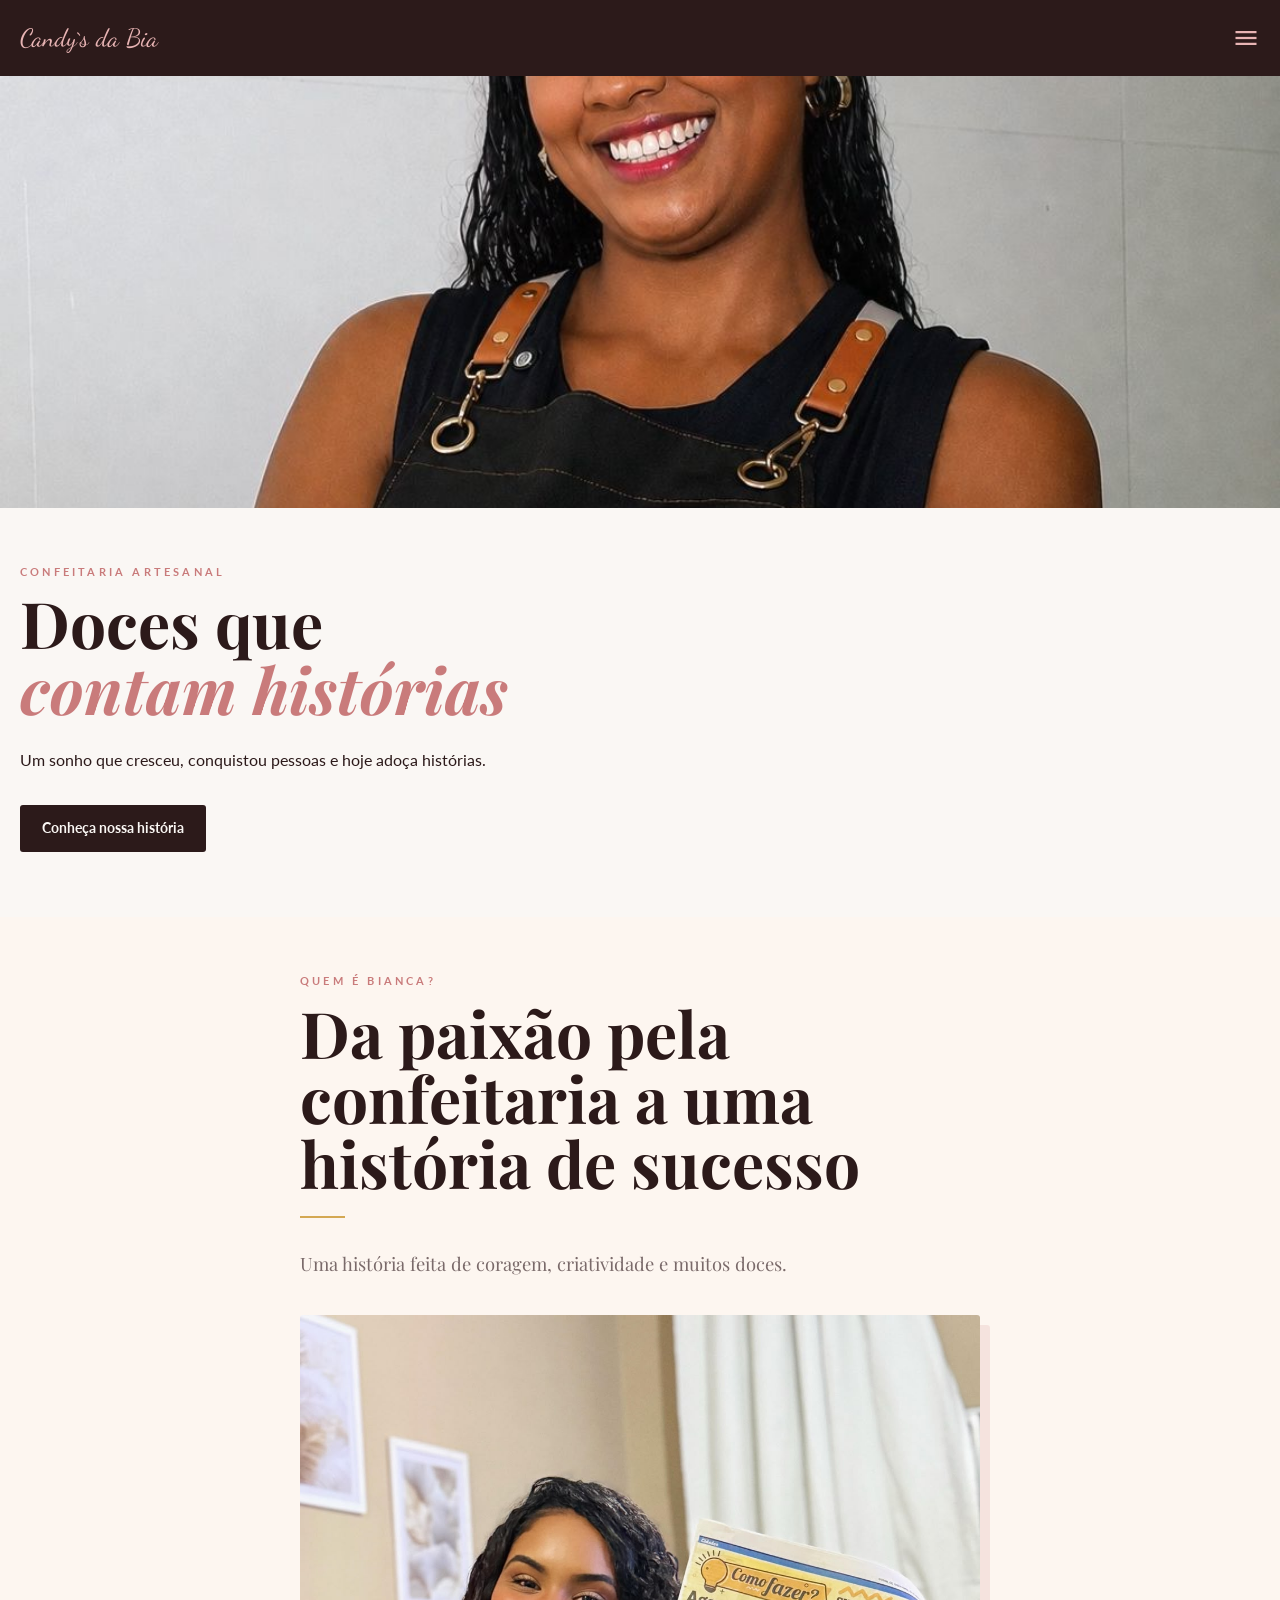
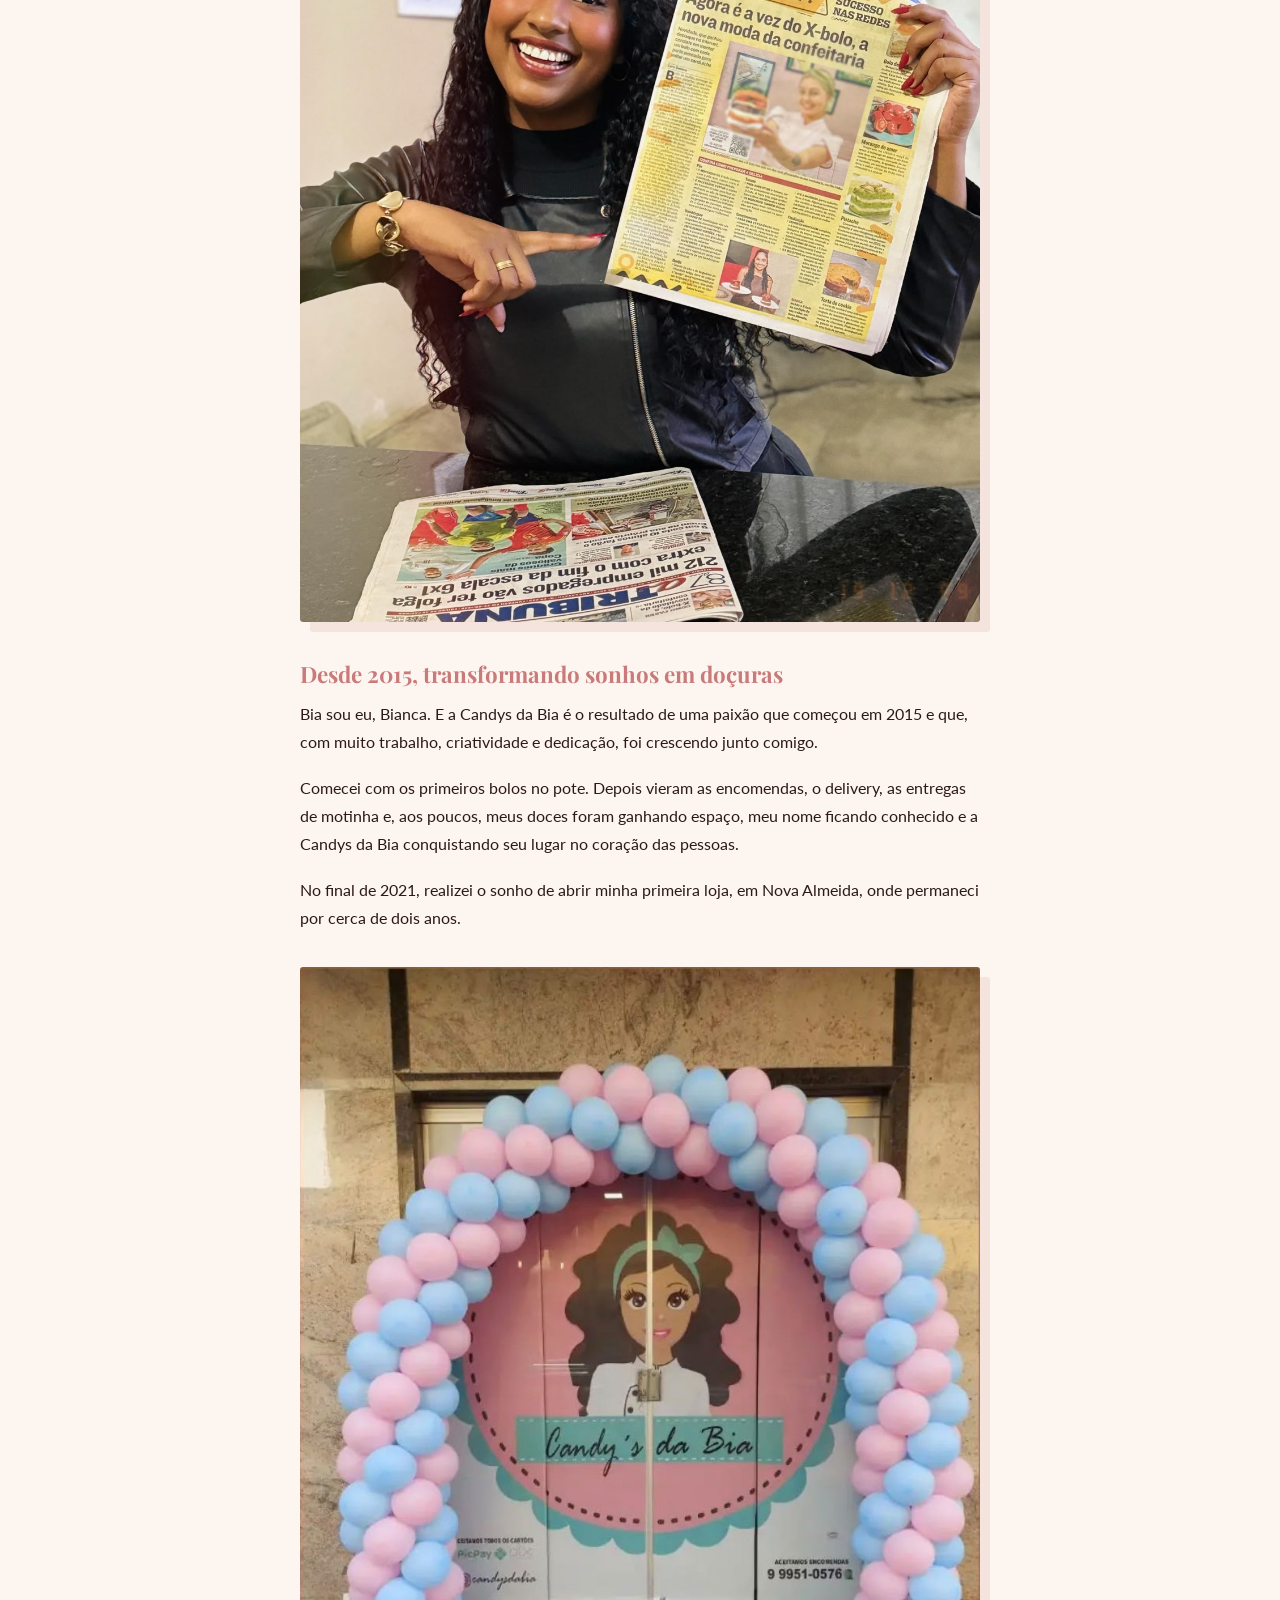
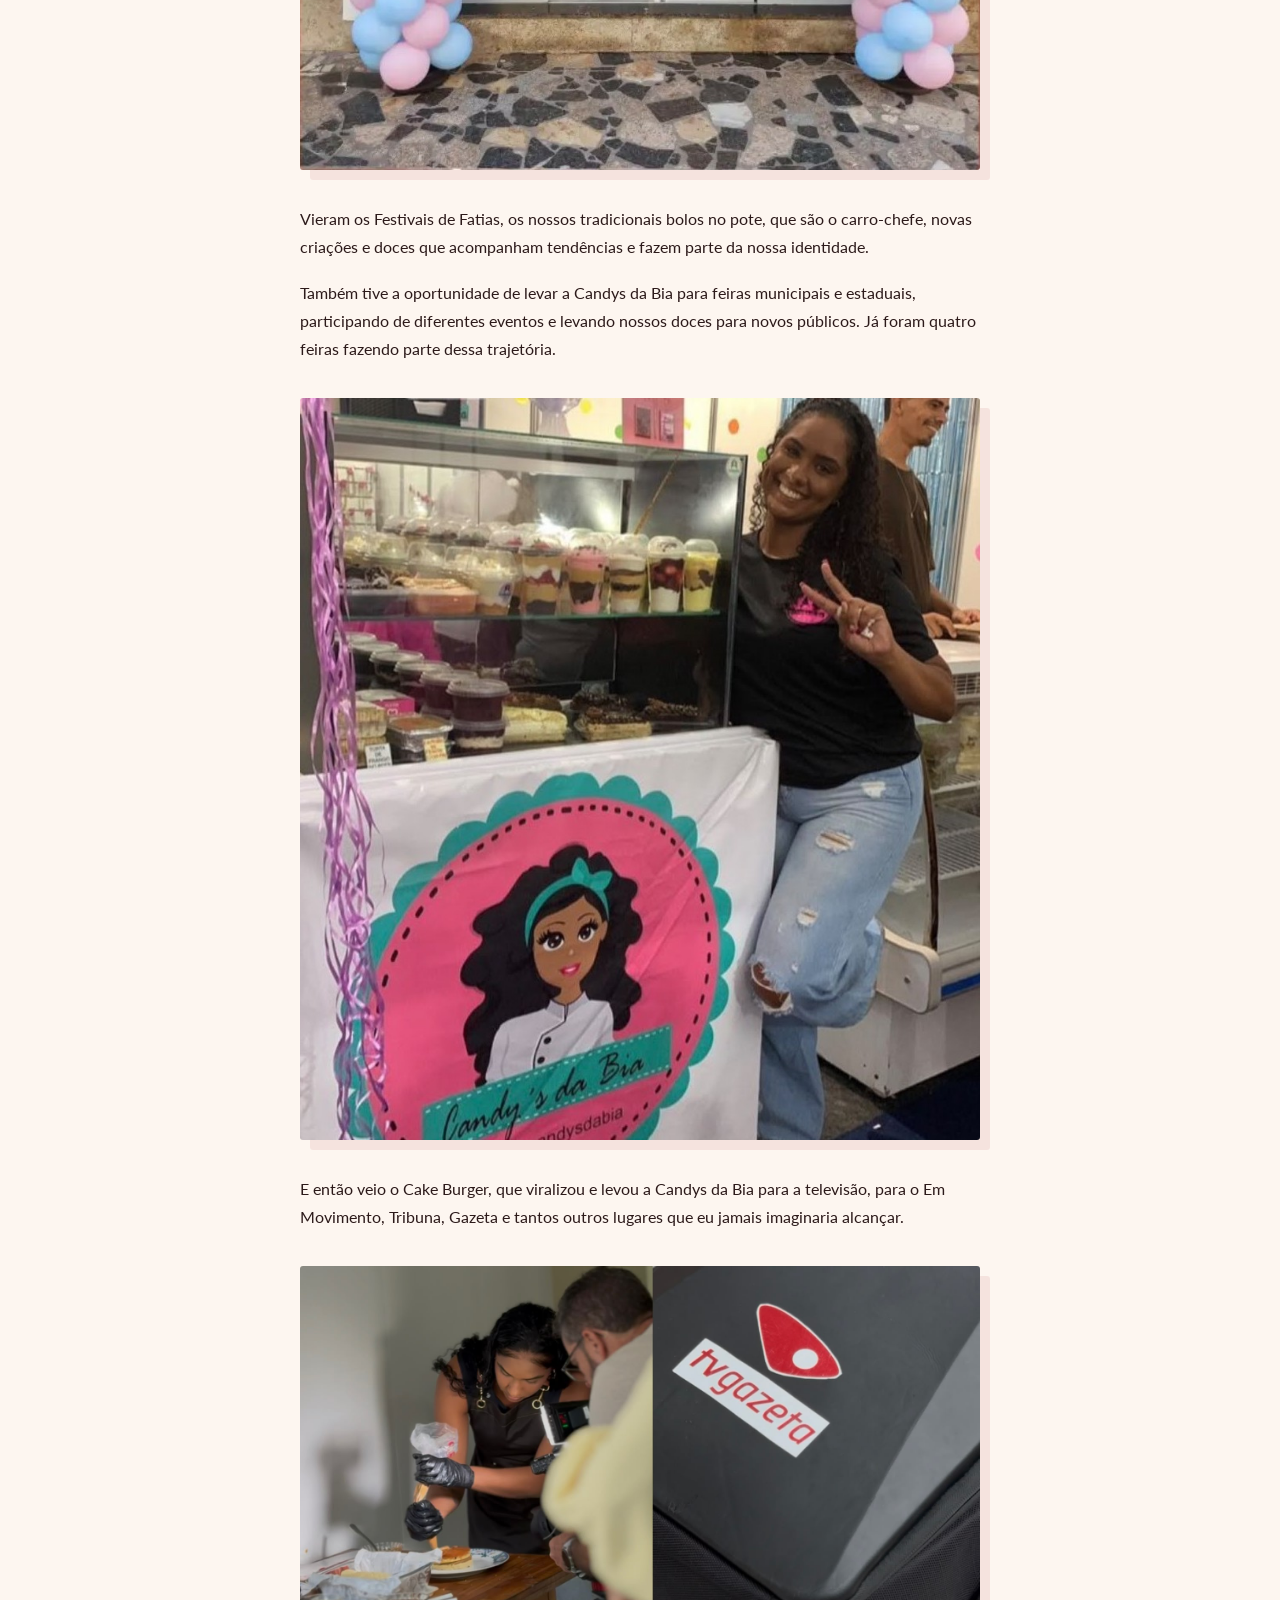
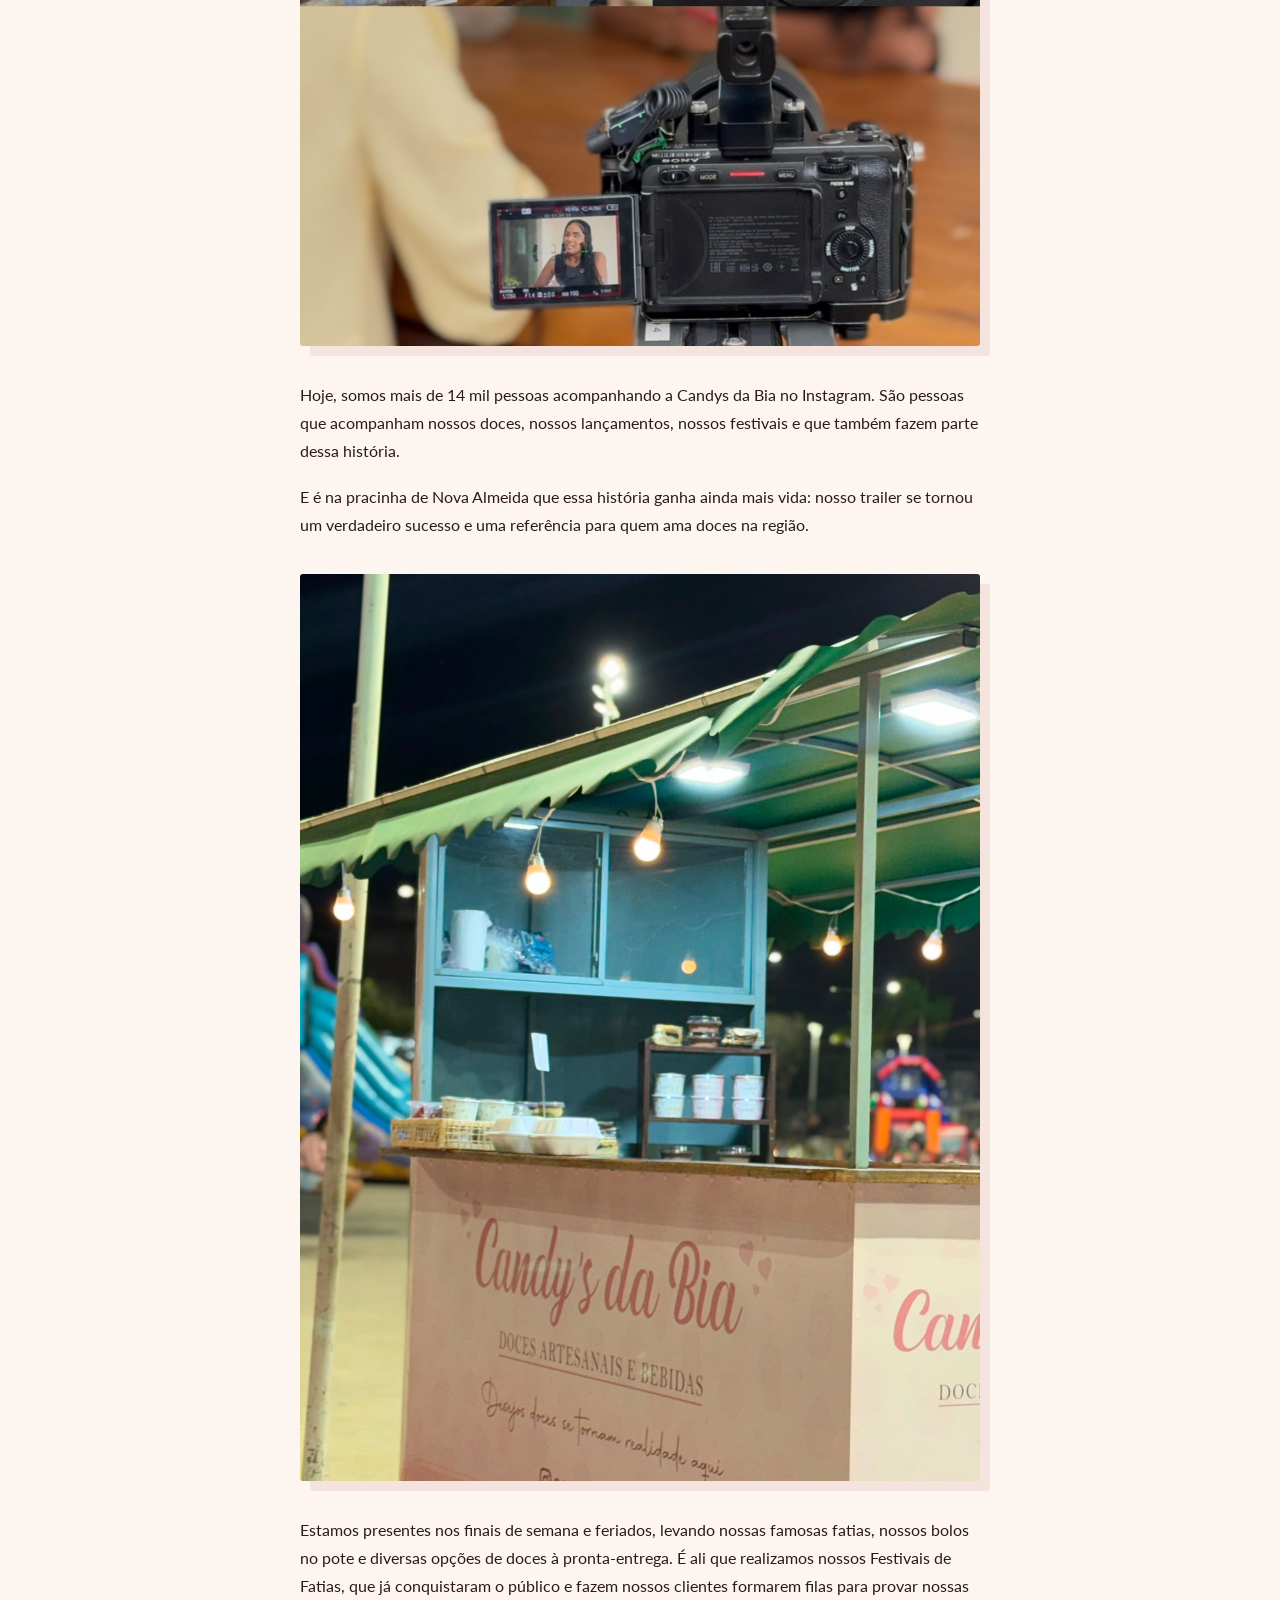
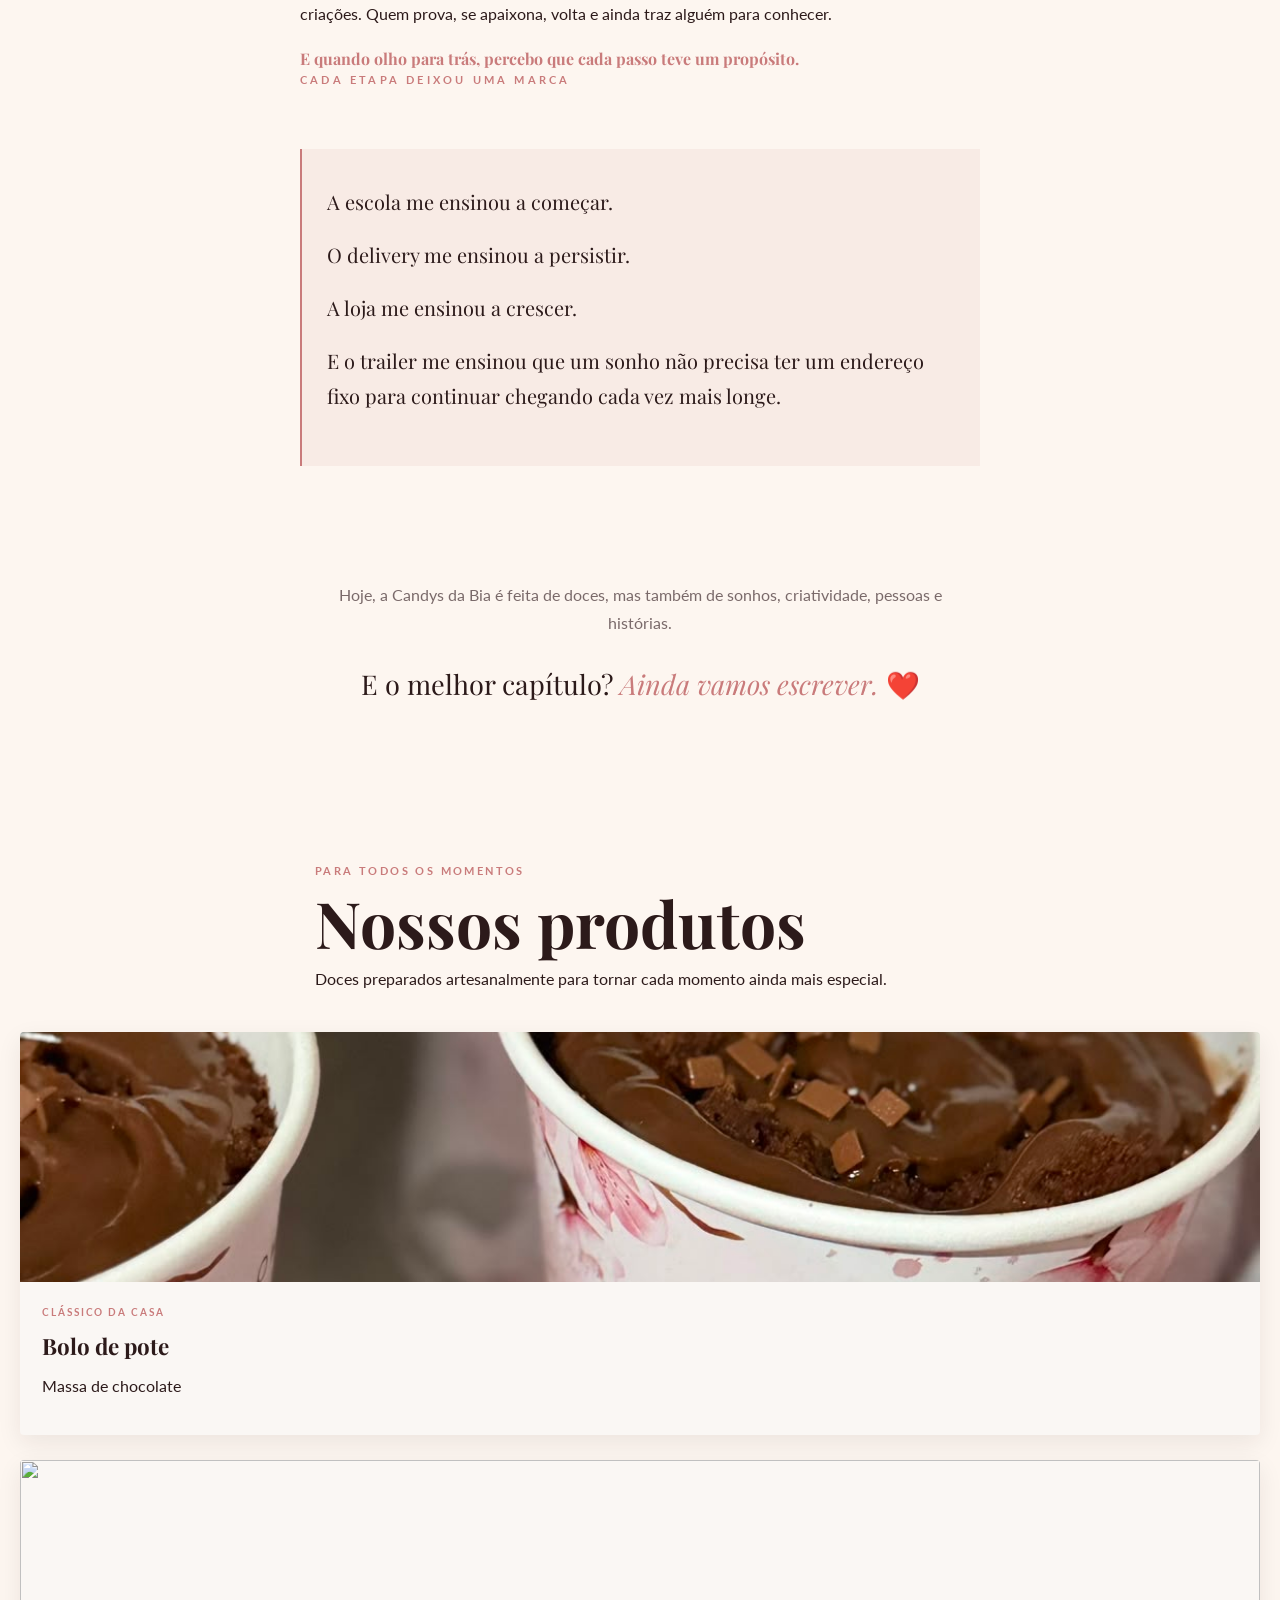
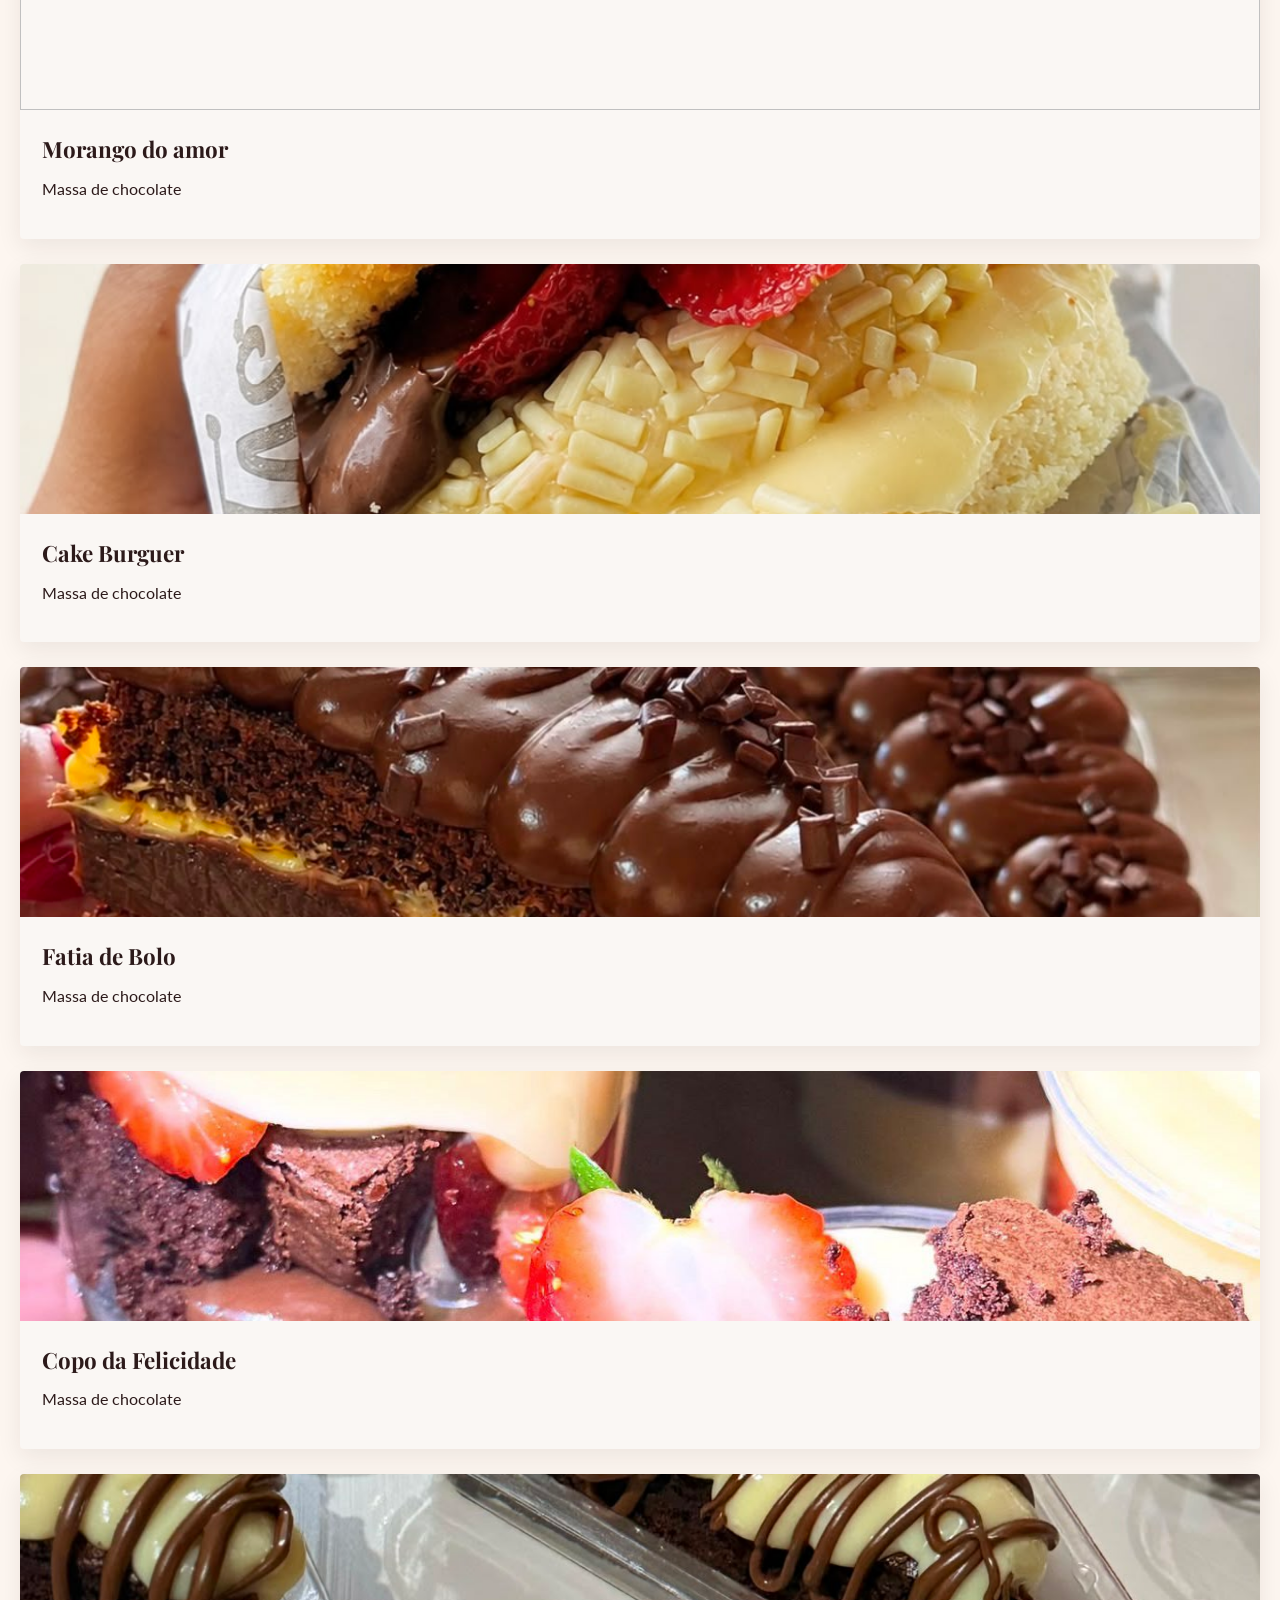
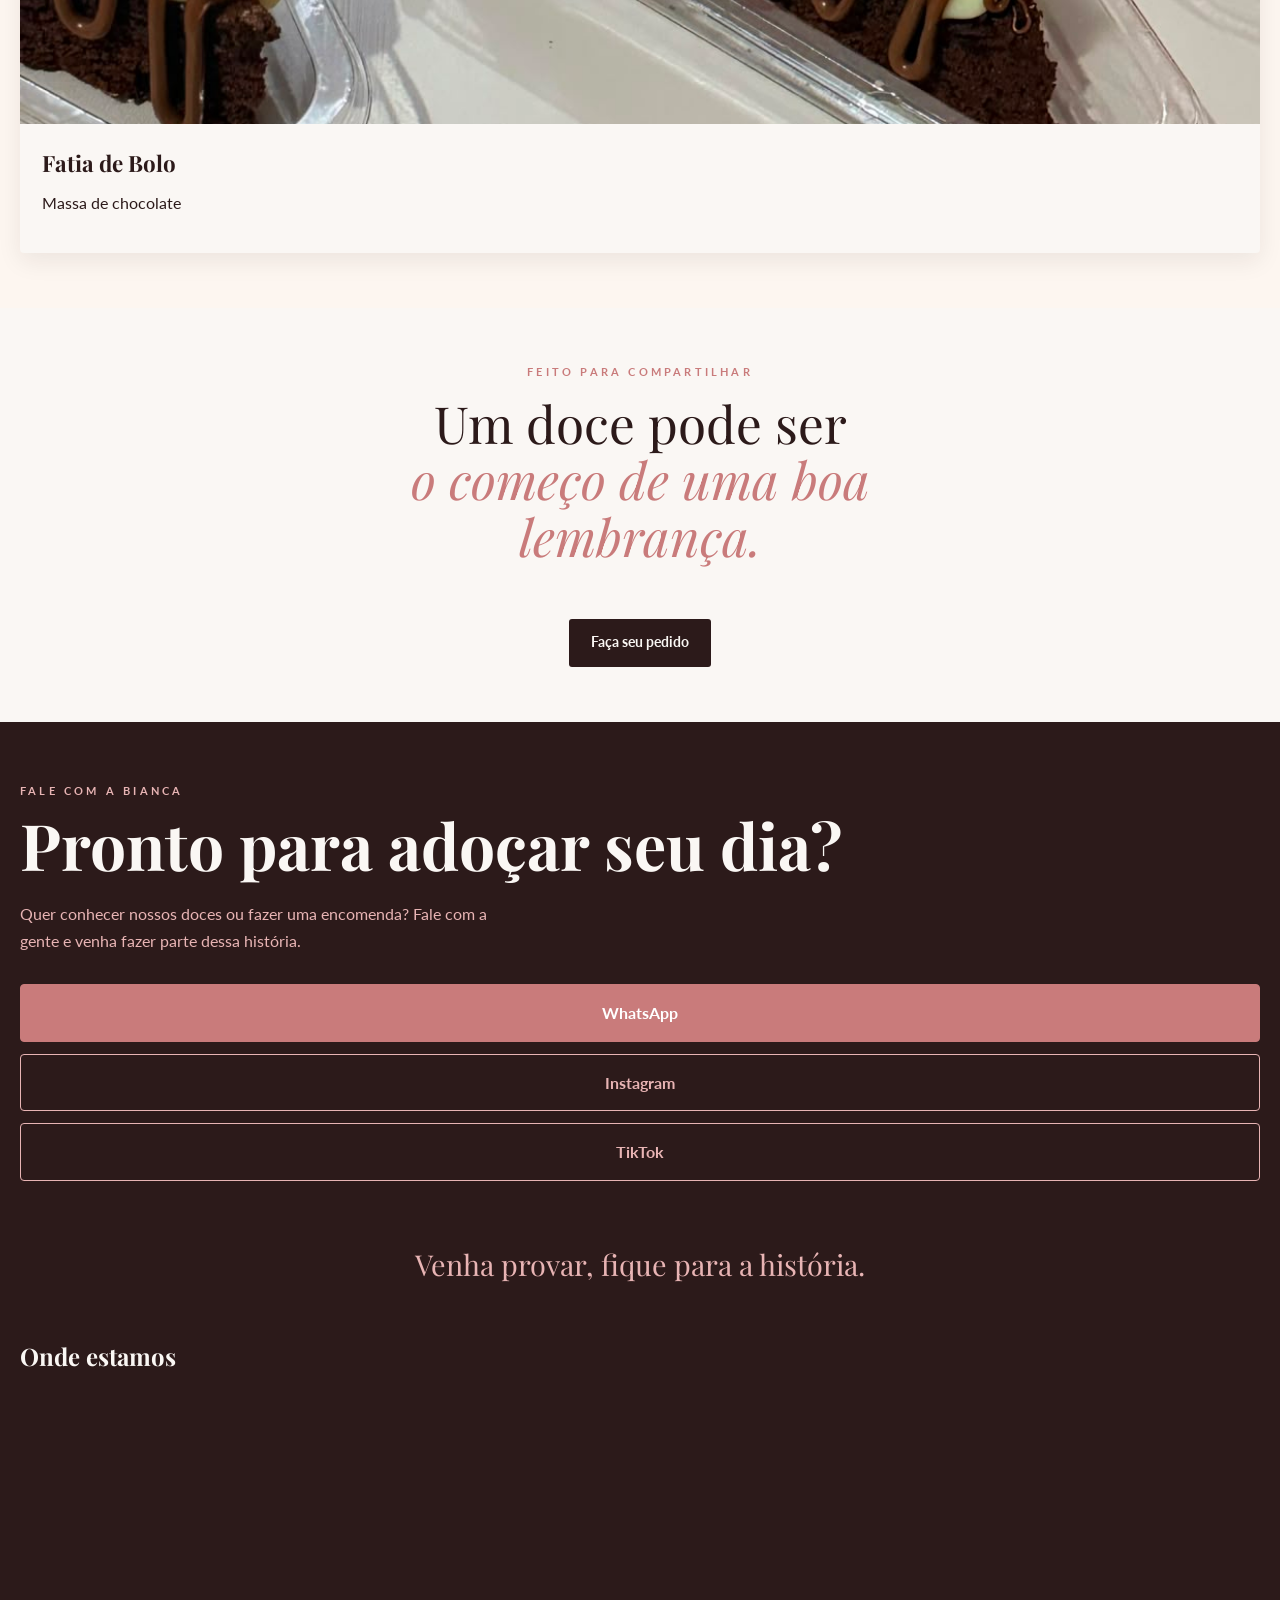
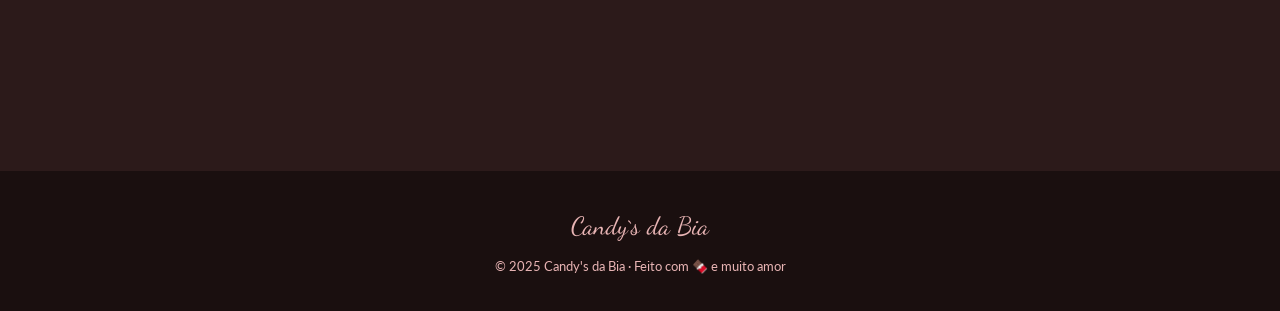
==== index.html @ e77d1ad1 "Atualização" ====
<!DOCTYPE html>
<html lang="pt-br">
<head>
    <meta charset="UTF-8">
    <meta name="viewport" content="width=device-width, initial-scale=1.0">
    <link href="https://fonts.googleapis.com/css2?family=Playfair+Display:ital,wght@0,400;0,700;1,400&family=Lato:wght@300;400;700&family=Dancing+Script:wght@700&display=swap" rel="stylesheet">
    <link rel="stylesheet" href="https://fonts.googleapis.com/css2?family=Material+Symbols+Outlined:opsz,wght,FILL,GRAD@20..48,100..700,0..1,-50..200&icon_names=menu" />

    
    <title>Candy's da Bia</title>
    <link rel="stylesheet" href="MobileFirst.css">
</head>
<body>

    <header>
     <p class="logo">Candy`s da Bia</p>

      <span id="menu" class="material-symbols-outlined" onclick="Menu()">menu</span>
            <nav id="itens">
                <a href="#">INÍCIO</a>
                <a href="#">SOBRE</a>
                <a href="# ">PRODUTOS</a>
                <a href="#">CONTATOS</a>
            </nav>
    </header>

    <section id="hero" class="container">
        <div class="foto-Bianca">
            <img src="Imagens/Bianca.png" alt="Bianca" class="Bianca">
      
        </div>

        <div class="texto-Hero">
            <span class="hero-eyebrow">CONFEITARIA ARTESANAL</span>
            <h1 class="titulo">Doces que <br><em>contam histórias</em></h1>
           
            <p>
                Um sonho que cresceu, conquistou pessoas e hoje adoça histórias.
            </p>

            <a href="#sobre" class="botao-hero">Conheça nossa história</a>
        </div>
        
    </section>


    <section id="sobre" class="container">
        <div class="Bianca">
            <span class="hero-eyebrow">QUEM É BIANCA?</span>
            <h2 class="titulo">Da paixão pela confeitaria a uma história de sucesso</h2>
            <div class="detalhe"></div>
            <p class="introducao">
                Uma história feita de coragem, criatividade e muitos doces.
            </p>
            <img src="Imagens/BiancaJornal.jpeg" alt="Bianca em reportagem" class="BiancaJornal">
            <h3>Desde 2015, transformando sonhos em doçuras</h3>
            <p>
                Bia sou eu, Bianca. E a Candys da Bia é o resultado de uma paixão que começou em 2015 e que, com muito trabalho, criatividade e dedicação, foi crescendo junto comigo.
            </p>
            <p>
                Comecei com os primeiros bolos no pote. Depois vieram as encomendas, o delivery, as entregas de motinha e, aos poucos, meus doces foram ganhando espaço, meu nome ficando conhecido e a Candys da Bia conquistando seu lugar no coração das pessoas.
            </p>
            <p>
                No final de 2021, realizei o sonho de abrir minha primeira loja, em Nova Almeida, onde permaneci por cerca de dois anos. 
            </p>

            <img src="Imagens/lojaBianca.jpeg" alt="" class="BiancaJornal">

            <p>
                Vieram os Festivais de Fatias, os nossos tradicionais bolos no pote, que são o carro-chefe, novas criações e doces que acompanham tendências e fazem parte da nossa identidade.
            </p>
            <p>
                Também tive a oportunidade de levar a Candys da Bia para feiras municipais e estaduais, participando de diferentes eventos e levando nossos doces para novos públicos. Já foram quatro feiras fazendo parte dessa trajetória.
            </p>

           

            <img src="Imagens/BiancaFestival.jpeg" alt="" class="BiancaJornal">

             <p>
                E então veio o Cake Burger, que viralizou e levou a Candys da Bia para a televisão, para o Em Movimento, Tribuna, Gazeta e tantos outros lugares que eu jamais imaginaria alcançar.
            </p>

                <img src="Imagens/BiancaJornal2.jpeg" class="BiancaJornal" alt="">

                <p>
                    Hoje, somos mais de 14 mil pessoas acompanhando a Candys da Bia no Instagram. São pessoas que acompanham nossos doces, nossos lançamentos, nossos festivais e que também fazem parte dessa história.
                </p>

                <p>
                    E é na pracinha de Nova Almeida que essa história ganha ainda mais vida: nosso trailer se tornou um verdadeiro sucesso e uma referência para quem ama doces na região.
                </p>

                <img src="Imagens/carrinhoBianca.jpeg" alt="" class="BiancaJornal">

                <p>
                    Estamos presentes nos finais de semana e feriados, levando nossas famosas fatias, nossos bolos no pote e diversas opções de doces à pronta-entrega. É ali que realizamos nossos Festivais de Fatias, que já conquistaram o público e fazem nossos clientes formarem filas para provar nossas criações. Quem prova, se apaixona, volta e ainda traz alguém para conhecer. 
                </p>

                <h4>E quando olho para trás, percebo que cada passo teve um propósito.</h4>

                <span class="hero-eyebrow">CADA ETAPA DEIXOU UMA MARCA</span>

                <div class="frases-historia">
                    <p>
                        A escola me ensinou a começar.
                    </p>
                    <p>
                        O delivery me ensinou a persistir.
                    </p>
                    <p>
                        A loja me ensinou a crescer.
                    </p>
                    <p>
                        E o trailer me ensinou que um sonho não precisa ter um endereço fixo para continuar chegando cada vez mais longe.
                    </p>
                </div>

                <div class="fechamento-historia">
                    <p>
                        Hoje, a Candys da Bia é feita de doces, mas também de sonhos, criatividade, pessoas e histórias.
                    </p>
                    <strong>
                        
                        E o melhor capítulo? <em>Ainda vamos escrever.</em> ❤️
                    </strong>
                </div>
            
        </div>
        
    </section>

    <section id="produtos">
       <div class="titulo-secao">
        <p>PARA TODOS OS MOMENTOS</p>
        <h2 class="titulo">Nossos produtos</h2>
        <p>
             Doces preparados artesanalmente para tornar
            cada momento ainda mais especial.
        </p>
       </div>

       <div class="produtos-container">
            <article class="card-produto">
                <img src="Imagens/BoloDePote.jpeg" alt="">

                <div class="info-produto">
                    <span class="categoria-produto">CLÁSSICO DA CASA</span>
                    <h3>Bolo de pote</h3>
                    <p>Massa de chocolate</p>
                </div>
            </article>

            <article class="card-produto">
                <img src="Imagens/Morango.jpeg" alt="">

                <div class="info-produto">
                    <h3>Morango do amor</h3>
                    <p>Massa de chocolate</p>
                </div>
            </article>

            <article class="card-produto">
                <img src="Imagens/cakeBurguer.jpeg" alt="">

                <div class="info-produto">
                    <h3>Cake Burguer</h3>
                    <p>Massa de chocolate</p>
                
                </div>
            </article>
            <article class="card-produto">
                <img src="Imagens/fatiaMaracuja.jpeg" alt="">

                <div class="info-produto">
                    <h3>Fatia de Bolo</h3>
                    <p>Massa de chocolate</p>
                
                </div>
            </article>
            <article class="card-produto">
                <img src="Imagens/copoMorango.jpeg" alt="">

                <div class="info-produto">
                    <h3>Copo da Felicidade</h3>
                    <p>Massa de chocolate</p>
                    
                </div>
            </article>
            <article class="card-produto">
                <img src="Imagens/fatiaMorango.jpeg" alt="">

                <div class="info-produto">
                    <h3>Fatia de Bolo</h3>
                    <p>Massa de chocolate</p>
                    
                </div>
            </article>
       </div>

       <div class="produtos-pascoa">

       </div>

    </section>

    <section class="convite">
        <span class="hero-eyebrow">FEITO PARA COMPARTILHAR</span>
        <h2>
            Um doce pode ser <br> <em>o começo de uma boa lembrança.</em>
        </h2>

        <a href="#contatos" class="botao-hero">Faça seu pedido</a>
    </section>

    <section id="contatos">

        <p>Fale com a Bianca</p>

        <h2 class="titulo">Pronto para adoçar seu dia?</h2>

        <p>    Quer conhecer nossos doces ou fazer uma encomenda?
    Fale com a gente e venha fazer parte dessa história.</p>

        <div class="redes">

            <a href="https://wa.me/27997308602" class="botao-contato principal"  target="_blank">
            WhatsApp
            </a>

            <a href="https://www.instagram.com/candysdabia/" class="botao-contato" target="_blank">
                Instagram
            </a>

            <a href="https://www.tiktok.com/@candysdabia?_r=1&_t=ZS-99BXjHSEYq5" class="botao-contato" target="_blank">
                TikTok
            </a>
        </div>

        <p class="frase-final">
            Venha provar, fique para a história.
        </p>

        <div class="mapa">
            <h3>Onde estamos</h3>
            <iframe src="https://www.google.com/maps/embed?pb=!1m18!1m12!1m3!1d529.688585768904!2d-40.19467653929098!3d-20.05655917393406!2m3!1f0!2f0!3f0!3m2!1i1024!2i768!4f13.1!3m3!1m2!1s0xb7f1228efd83b5%3A0xbaa2aec2b267fd9e!2sPra%C3%A7a%20dos%20Pescadores!5e1!3m2!1spt-BR!2sbr!4v1787684181181!5m2!1spt-BR!2sbr" width="600" height="450" style="border:0;" allowfullscreen="" loading="lazy" referrerpolicy="strict-origin-when-cross-origin"></iframe>
        </div>

    </section>

    <footer>
    <p class="logo" >Candy`s da Bia</p>
    <p>© 2025 Candy's da Bia · Feito com 🍫 e muito amor</p>

</footer>

</body>



<script>

    function Menu() {
        const itens = document.getElementById('itens');
        

        if (itens.style.display == 'flex') {
            itens.style.display = 'none';
        

        } else {
            itens.style.display = 'flex';
            
        }
        
            
        }
</script>

</html>
---- MobileFirst.css ----
:root {
            --rosa:      #C97B7B;
            --rosa-claro: #E8B4B4;
            --creme:     #FDF6F0;
            --chocolate: #2C1A1A;
            --dourado:   #D4A853;
            --off-white: #FAF7F4;
            --cinza:     #7A6A6A;
            --marrom: #1A0F0F;
        }
        
* {
    margin: 0;
    padding: 0;
    box-sizing: border-box;
}

.detalhe {
    width: 45px;
    height: 2px;
    background-color: var(--dourado);
    margin: 20px 0 30px;
}
body {
    background-color: var(--off-white);
    font-family: 'Lato', sans-serif;
    color: var(--chocolate);
    line-height: 1.6;
}

header {
    background-color: var(--chocolate);
    display: flex;
    align-items: center;
    justify-content: space-between;
    padding: 18px 20px;
    position: relative;
}

.logo {
    font-family: 'Dancing Script', cursive;
    color: var(--rosa-claro);
    font-size: 25px;
}

#menu {
    color: var(--rosa-claro);
    cursor: pointer;
    font-size: 28px;
}

#itens {
    display: none;
    flex-direction: column;
    position: absolute;
    top: 100%;
    left: 0;
    width: 100%;
    background-color: var(--chocolate);
    padding: 10px 20px 20px;
    z-index: 10;
}

#itens a {
    text-decoration: none;
    color: var(--rosa-claro);
    font-weight: bold;
    padding: 15px 0px;
    border-bottom: 1px solid rgba(232, 180 , 180, 0.2);
}
#hero {
    display: flex;
    flex-direction: column;
}

.introducao {
    font-family: 'Playfair Display', serif;
    font-size: 1.15rem;
    color: var(--cinza);
    margin-bottom: 30px;
}
.foto-Bianca {
    width: 100%;
    height: 48vh;
}

.foto-Bianca img, .BiancaJornal{
    
    width: 100%;
    height: 100%;
    object-fit: cover;
    object-position: center;
}

.texto-Hero{
    padding: 55px 20px 65px;
    max-width: 650px;
}

.hero-eyebrow{
    display: block;
    letter-spacing: 0.2rem;
    font-size: 0.68rem;
    color: var(--rosa);
    font-weight: bold;
    margin-bottom: 10px;
}

.titulo {
    font-family: 'Playfair Display';
    font-size: clamp(2.5rem, 10vw, 4rem);
    line-height: 1.02;
    color: var(--chocolate);
}

.titulo em {
    color: var(--rosa);
}

.texto-Hero p {
    margin-top: 25px;
    max-width: 500px;
    line-height: 1.8;
    font-size: 1rem;
}

.botao-hero {
    display: inline-block;
    margin-top: 30px;
    padding: 13px 22px;
    background-color: var(--chocolate);
    color: var(--off-white);
    text-decoration: none;
    border-radius: 3px;
    font-size: 0.85rem;
    font-weight: bold;
    transition: 0.3s;
}

.botao-hero:hover {
    background-color: var(--rosa);
}

.BiancaJornal {
    position: relative;
    display: block;
    width: 100%;
    margin: 35px 0;
    border-radius: 3px;
    box-shadow: 10px 10px 0 rgba(201, 123, 123, 0.15);
}

#sobre {
    padding: 55px 20px 60px;
    background-color: var(--creme);
}

#sobre p {
    line-height: 1.75;
    margin-bottom: 18px;
}

#sobre > .Bianca {
    max-width: 680px;
    margin: 0 auto;
}

#sobre h3 {
    font-family: 'Playfair Display', serif;
    color: var(--rosa);
    font-size: 1.4rem;
    margin-bottom: 8px;
}

#sobre h4 {
    font-family: 'Playfair Display', serif;
    color: var(--rosa);

}

.frases-historia {
    margin: 60px 0;
    padding: 35px 25px;
    border-left: 2px solid var(--rosa);
    background-color: rgba(201, 123, 123, 0.09);
}

.frases-historia p {
    font-family: 'Playfair Display', serif;
    font-size: 1.25rem;
    line-height: 1.5;
    margin-bottom: 18px;
}
.frases-historia p:last-child{
    margin-bottom: 0;
}

.fechamento-historia {
    margin-top: 70px;
    padding: 45px 10px;
    text-align: center;
}

.fechamento-historia p {
    font-size: 1rem;
    color: var(--cinza);
}

.fechamento-historia strong {
    display: block;
    margin-top: 30px;
    font-family: 'Playfair Display', serif;
    font-size: 1.7rem;
    line-height: 1.3;
    font-weight: 400;
}

.fechamento-historia em {
    color: var(--rosa);
}
.galeria{
    display: grid;
    grid-template-columns: 1fr 1fr;
    gap: 10px;
}

.galeria img {
    display: block;
    width: 100%;
    height: 100%;
    object-fit: cover;
}

.galeria img:first-child {
    aspect-ratio: 3/4;
    object-fit: cover;
}

#produtos{
    padding: 55px 20px;
    background-color: var(--creme);
}

.categoria-produto {
    display: block;
    color: var(--rosa);
    font-size: 0.65rem;
    font-weight: bold;
    letter-spacing: 0.12rem;
    margin-bottom: 8px;
}
.titulo-secao {
    max-width: 650px;
    margin: 0 auto 40px
}

.titulo-secao > p:first-child {
    color: var(--rosa);
    font-size: 0.7rem;
    font-weight: bold;
    letter-spacing: 0.15rem;
}

.titulo {
    margin: 10px 0;
}

.titulo-secao > p:last-child {
    line-height: 1.7;
}

.produtos-container {
    display: grid;
    gap: 25px;
}

.card-produto {
    background-color: var(--off-white);
    border-radius: 4px;
    overflow: hidden;
    box-shadow: 0 8px 25px rgba(44, 26, 26, 0.08);
    transition: transform 0.3s ease, box-shadow 0.3s ease;
    
}

.card-produto:hover {
    transform: translateY(-5px);
    box-shadow: 0 12px 30px rgba(44, 26, 26, 0.12);
}

.card-produto img {
    display: block;
    width: 100%;
    height: 250px;
    object-fit: cover;
}

.info-produto {
    padding: 22px;
}

.info-produto h3 {
    font-family: 'Playfair Display', serif;
    color: var(--chocolate);
    font-size: 1.4rem;
    margin-bottom: 8px;
}

.info-produto p {
    margin-bottom: 15px;
    line-height: 1.6;
}

.info-produto span {
    color: var(--rosa);
    font-weight: bold;
}

.convite {
    padding: 55px 20px;
    text-align: center;
    background-color: var(--off-white);
}

.convite h2 {
    max-width: 600px;
    margin: 15px auto 25px;
    font-family: 'Playfair Display', serif;
    font-size: clamp(1rem, 8vw, 3.2rem);
    line-height: 1.1;
    font-weight: 400;
}

.convite h2 em {
    color: var(--rosa);
}
#contatos {
    background-color: var(--chocolate);
    color: var(--off-white);
    padding: 60px 20px;
}

#contatos > p:first-child {
    color: var(--rosa-claro);
    font-size: 0.7rem;
    font-weight: bold;
    letter-spacing: 0.2rem;
    text-transform: uppercase;
    margin-bottom: 10px;
}


#contatos h2{
    color: var(--off-white);
    line-height: 1.1;
    
}

#contatos p {
    color: var(--rosa-claro);
}

#contatos > p:nth-of-type(2) {
    margin-top: 20px;
    max-width: 500px;
    line-height: 1.7;
}

.redes {
    display: flex;
    flex-direction: column;
    gap: 12px;
    margin: 30px 0;
}

.botao-contato {
    display: block;
    padding: 15px;
    text-align: center;
    text-decoration: none;
    border: 1px solid var(--rosa-claro);
    color: var(--rosa-claro);
    transition: 0.3s;
    border-radius: 4px;
    font-weight: bold;
}


.botao-contato:hover {
    background-color: var(--rosa);
    border-color: var(--rosa);
    color: white;
}

.botao-contato.principal {
    background-color: var(--rosa);
    border-color: var(--rosa);
    color: white;
}

.botao-contato.principal:hover {
    background-color: var(--rosa-claro);
    border-color: var(--rosa-claro);
    color: var(--chocolate);
}

.frase-final {
    margin-top: 60px;
    text-align: center;
    font-family: 'Playfair Display', serif;
    font-size: 1.8rem;
    color: var(--rosa-claro);
}

.mapa {
    margin-top: 50px;
}

.mapa h3 {
    font-family: 'Playfair Display', serif;
    font-size: 1.5rem;
    margin-bottom: 15px;
}

.mapa iframe {
    display: block;
    width: 100%;
    height: 320px;
    border: 0;
    border-radius: 4px;
}
footer{
    background-color: var(--marrom);
    color: white;
    padding: 35px 20px;
    text-align: center;
}

footer .logo {
    margin-bottom: 10px;
}

footer p:last-child{
    font-size: 0.8rem;
    color: var(--rosa-claro);
}
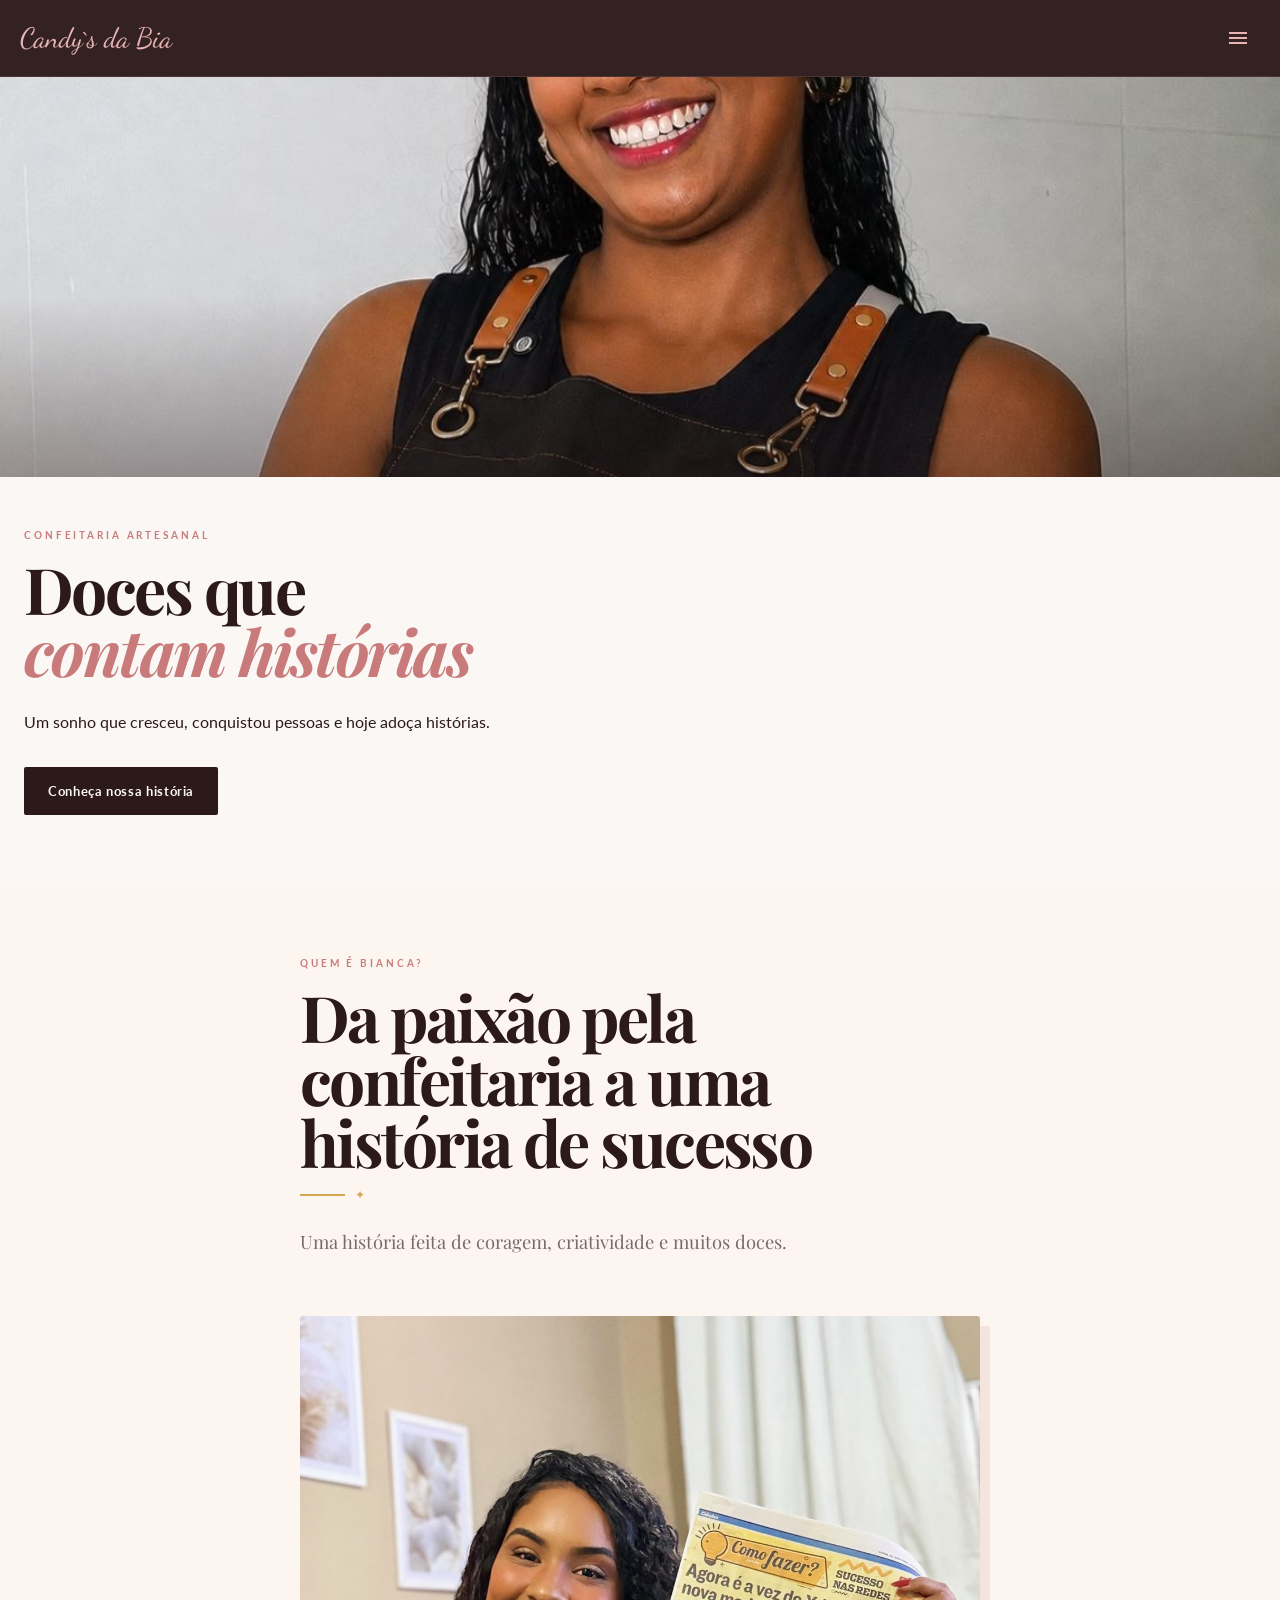
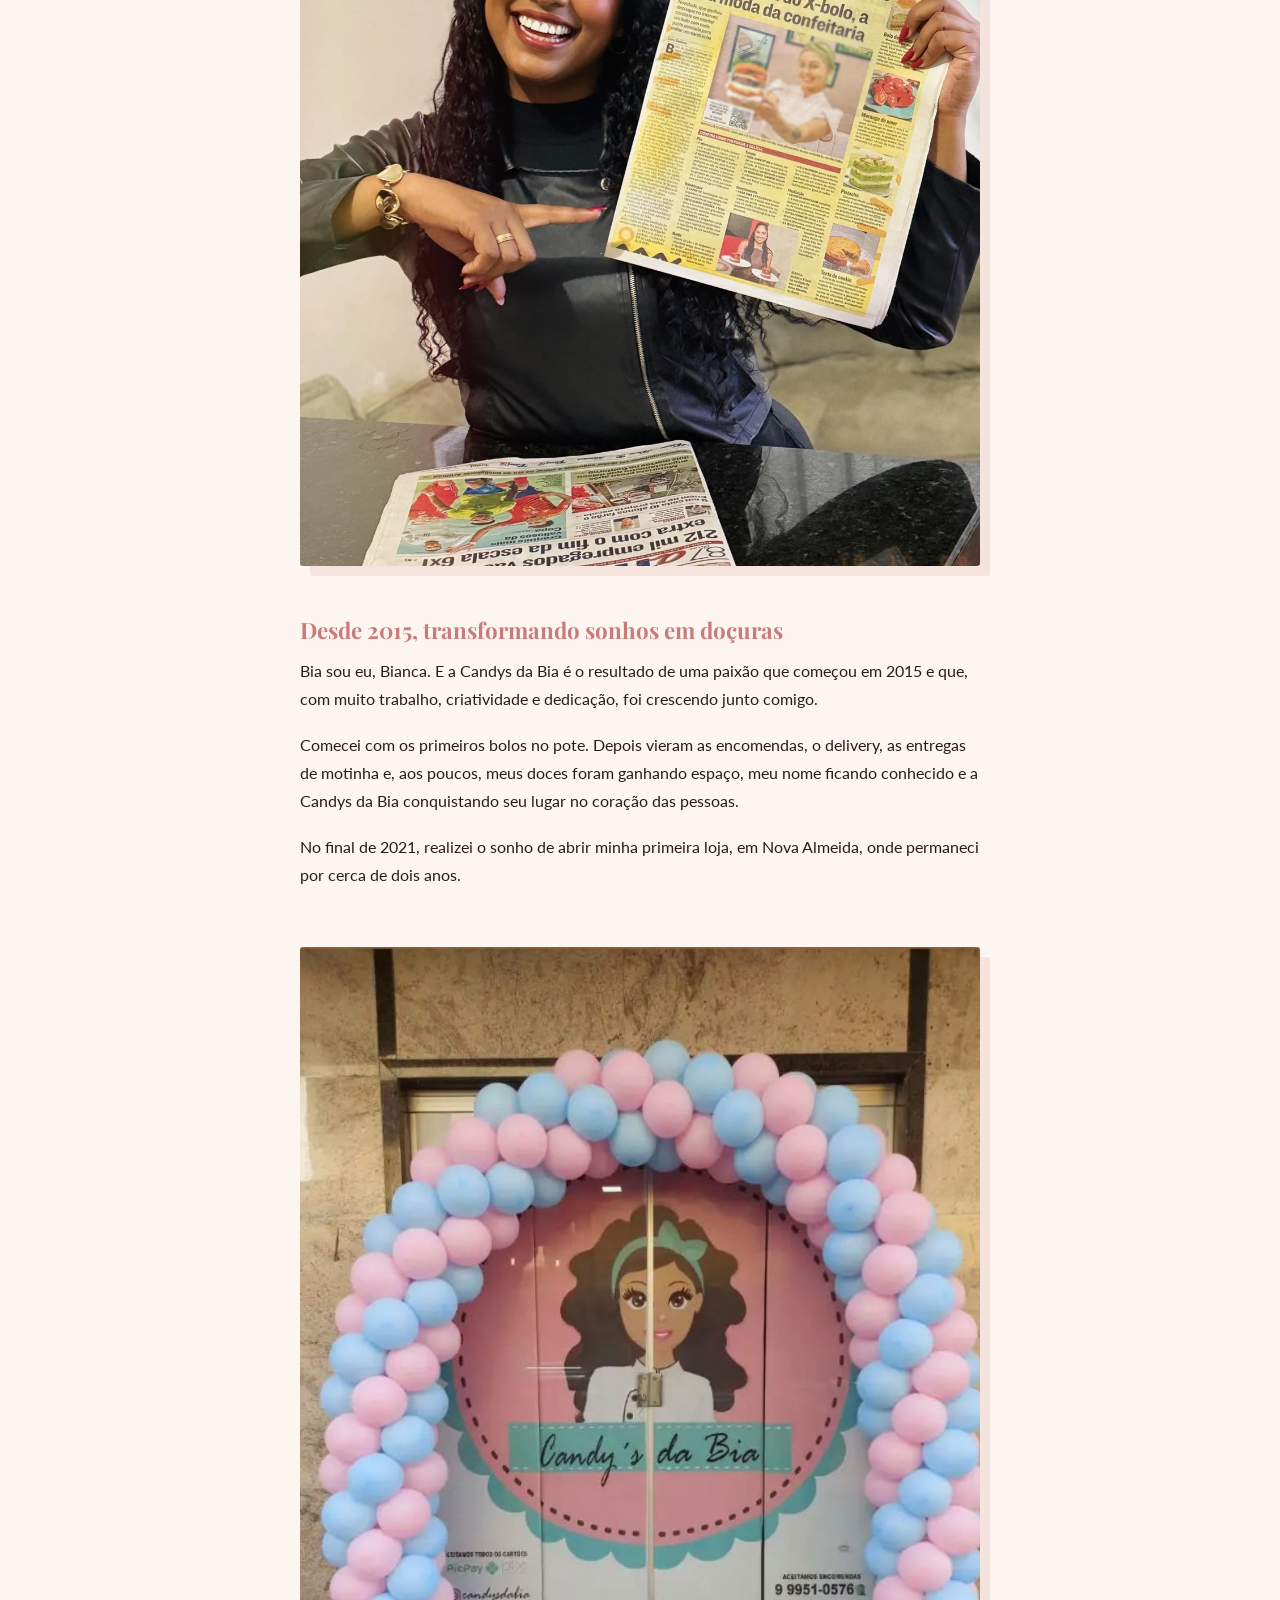
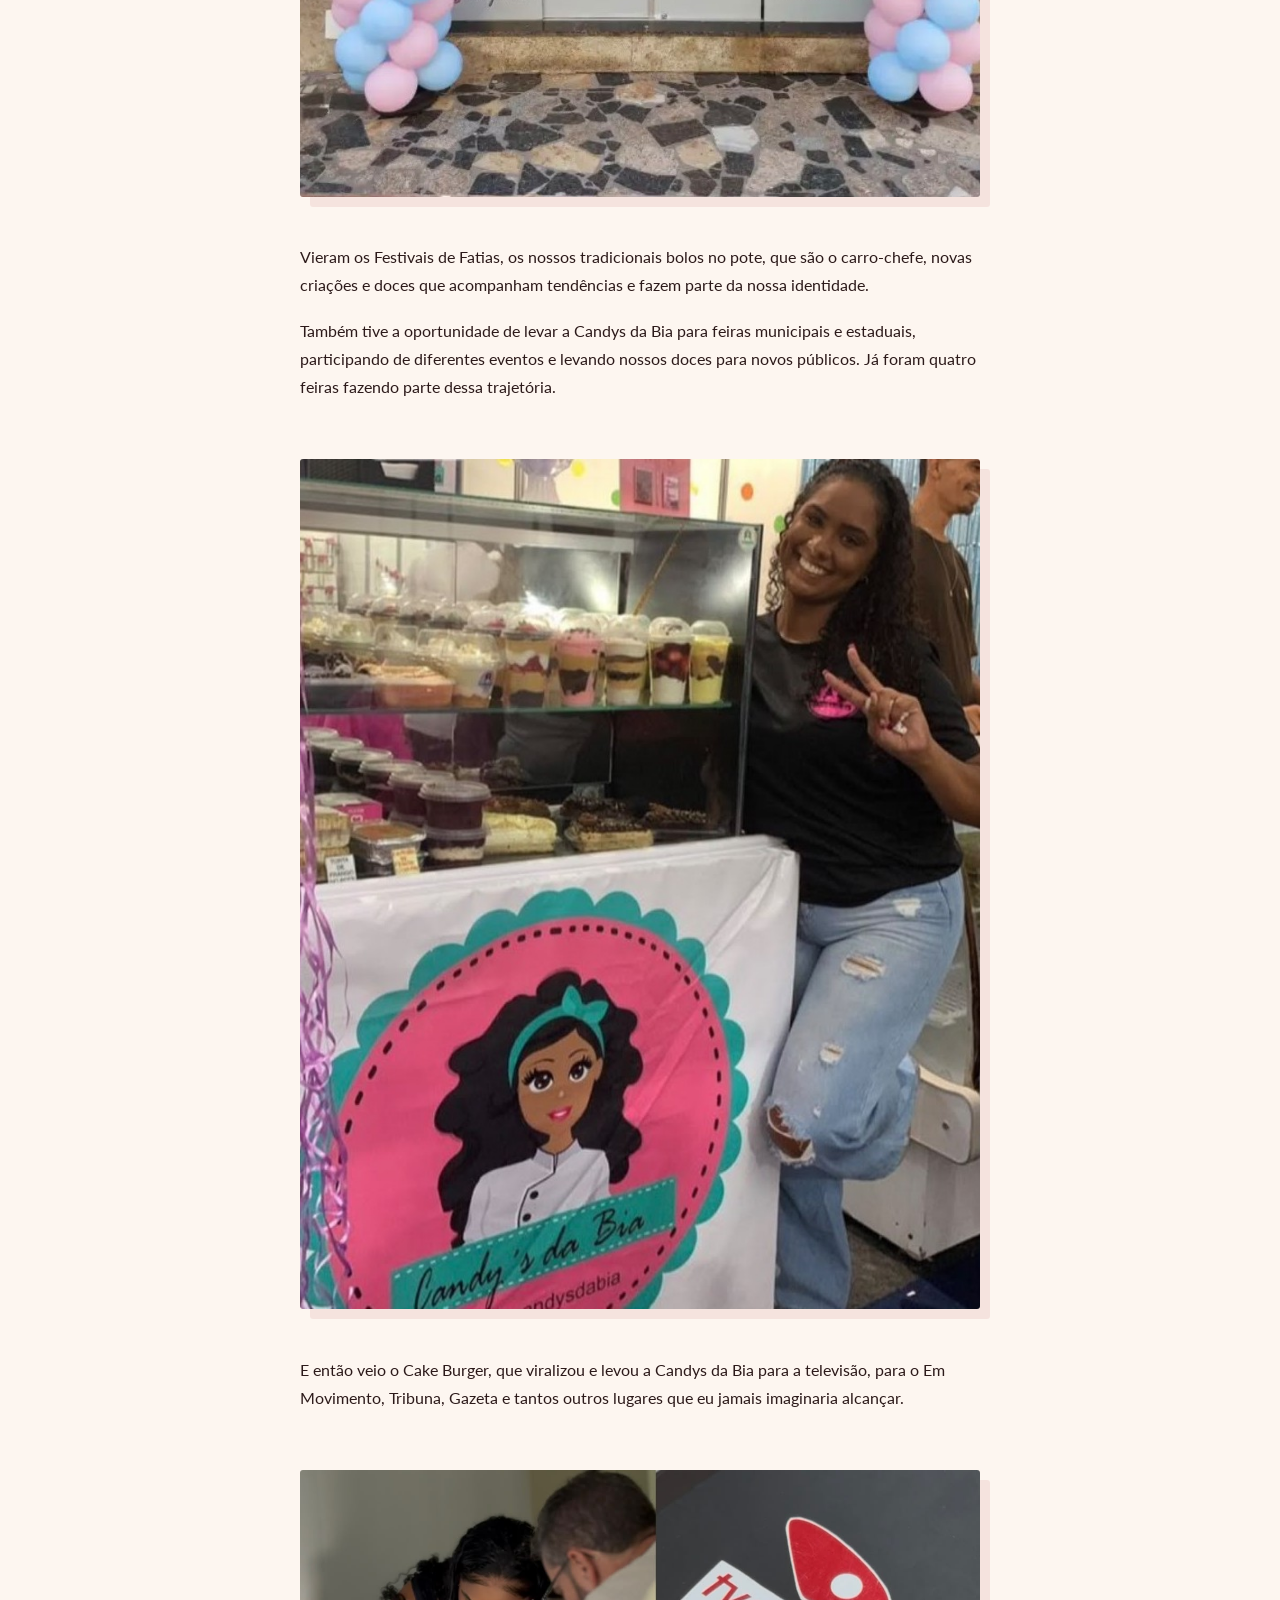
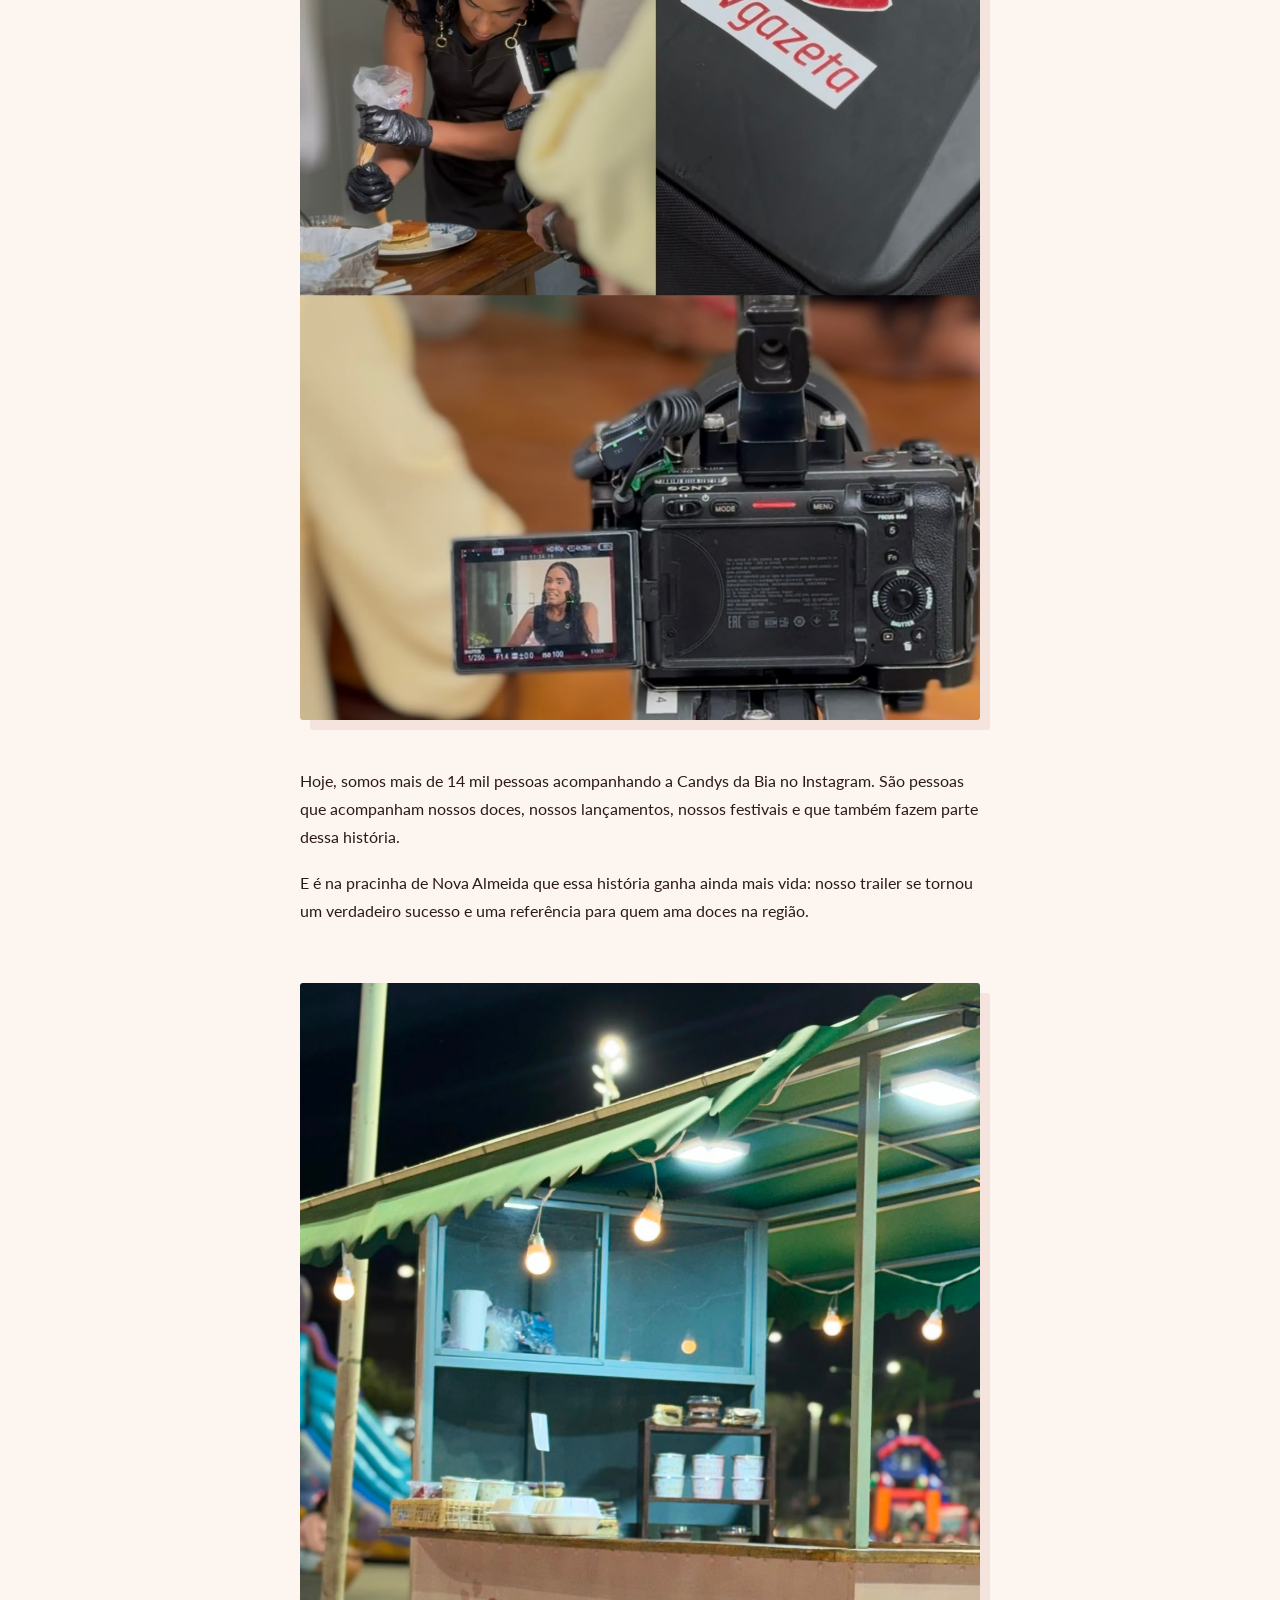
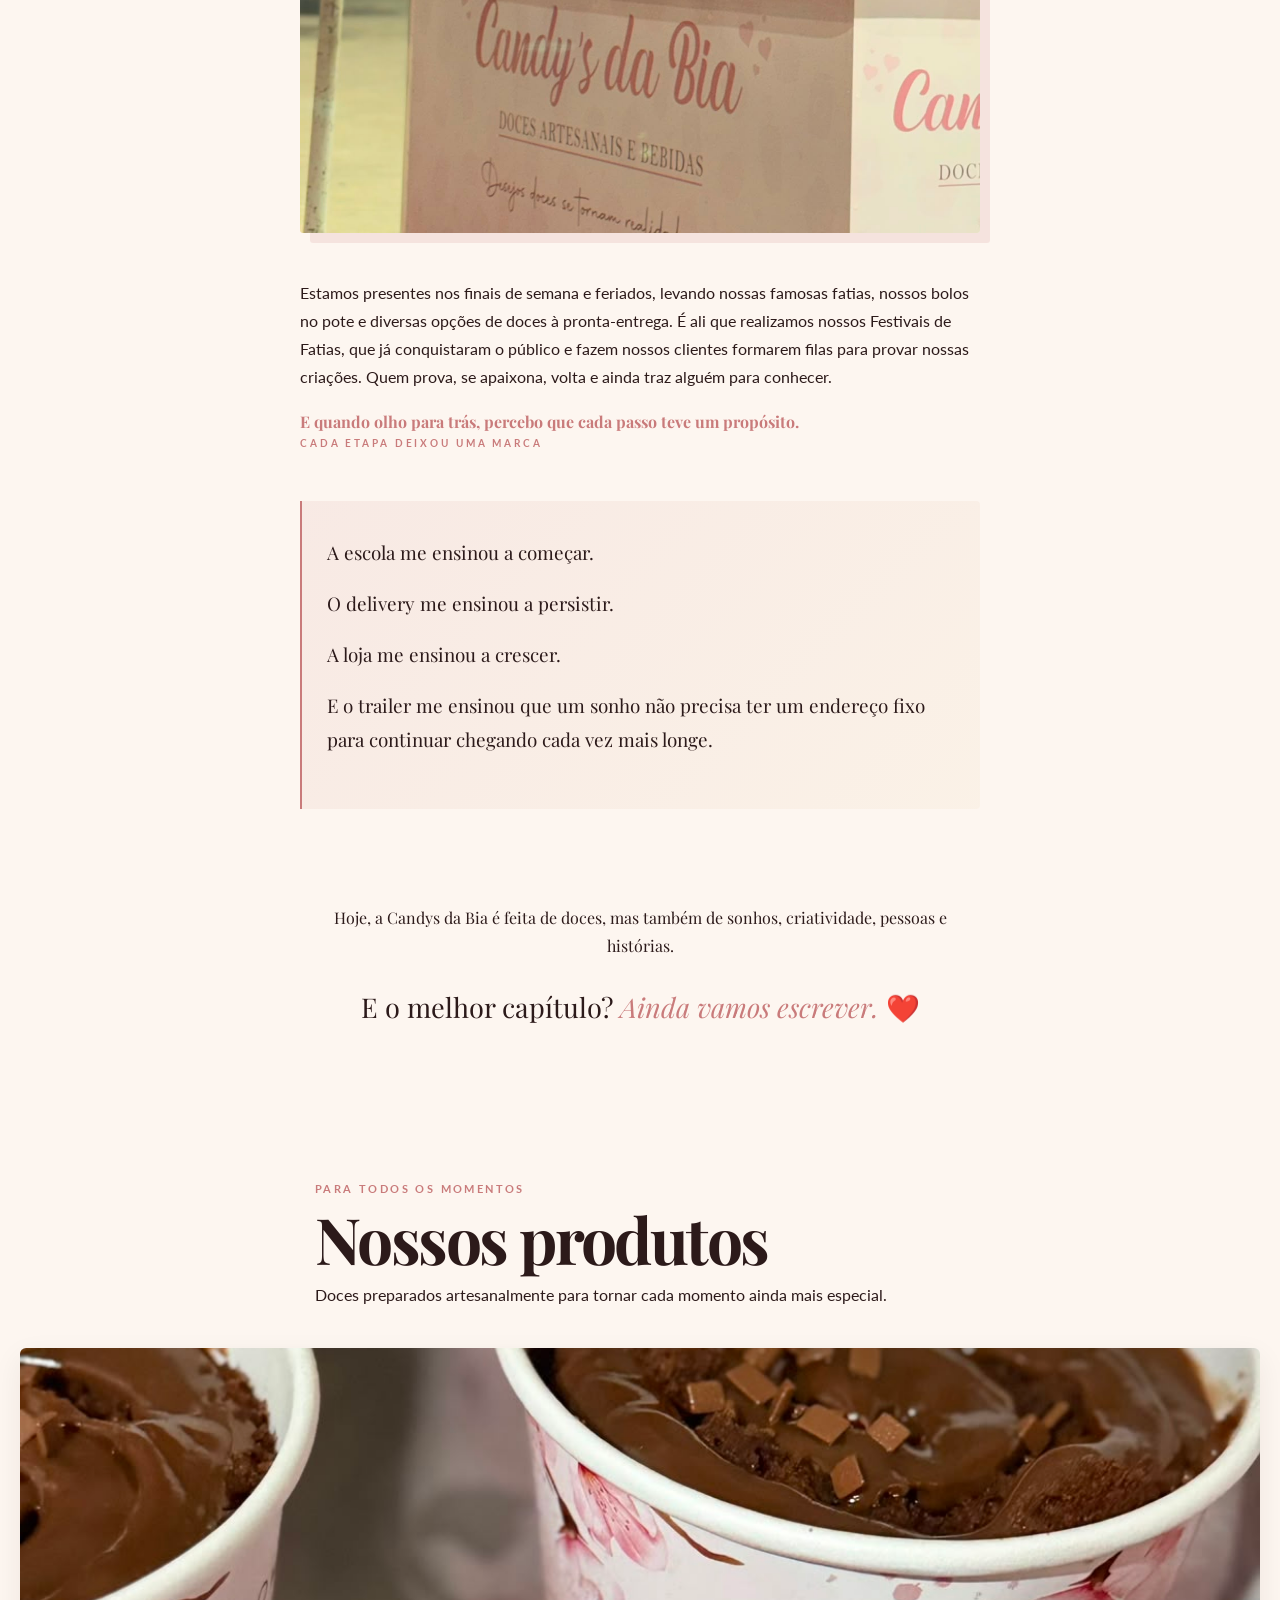
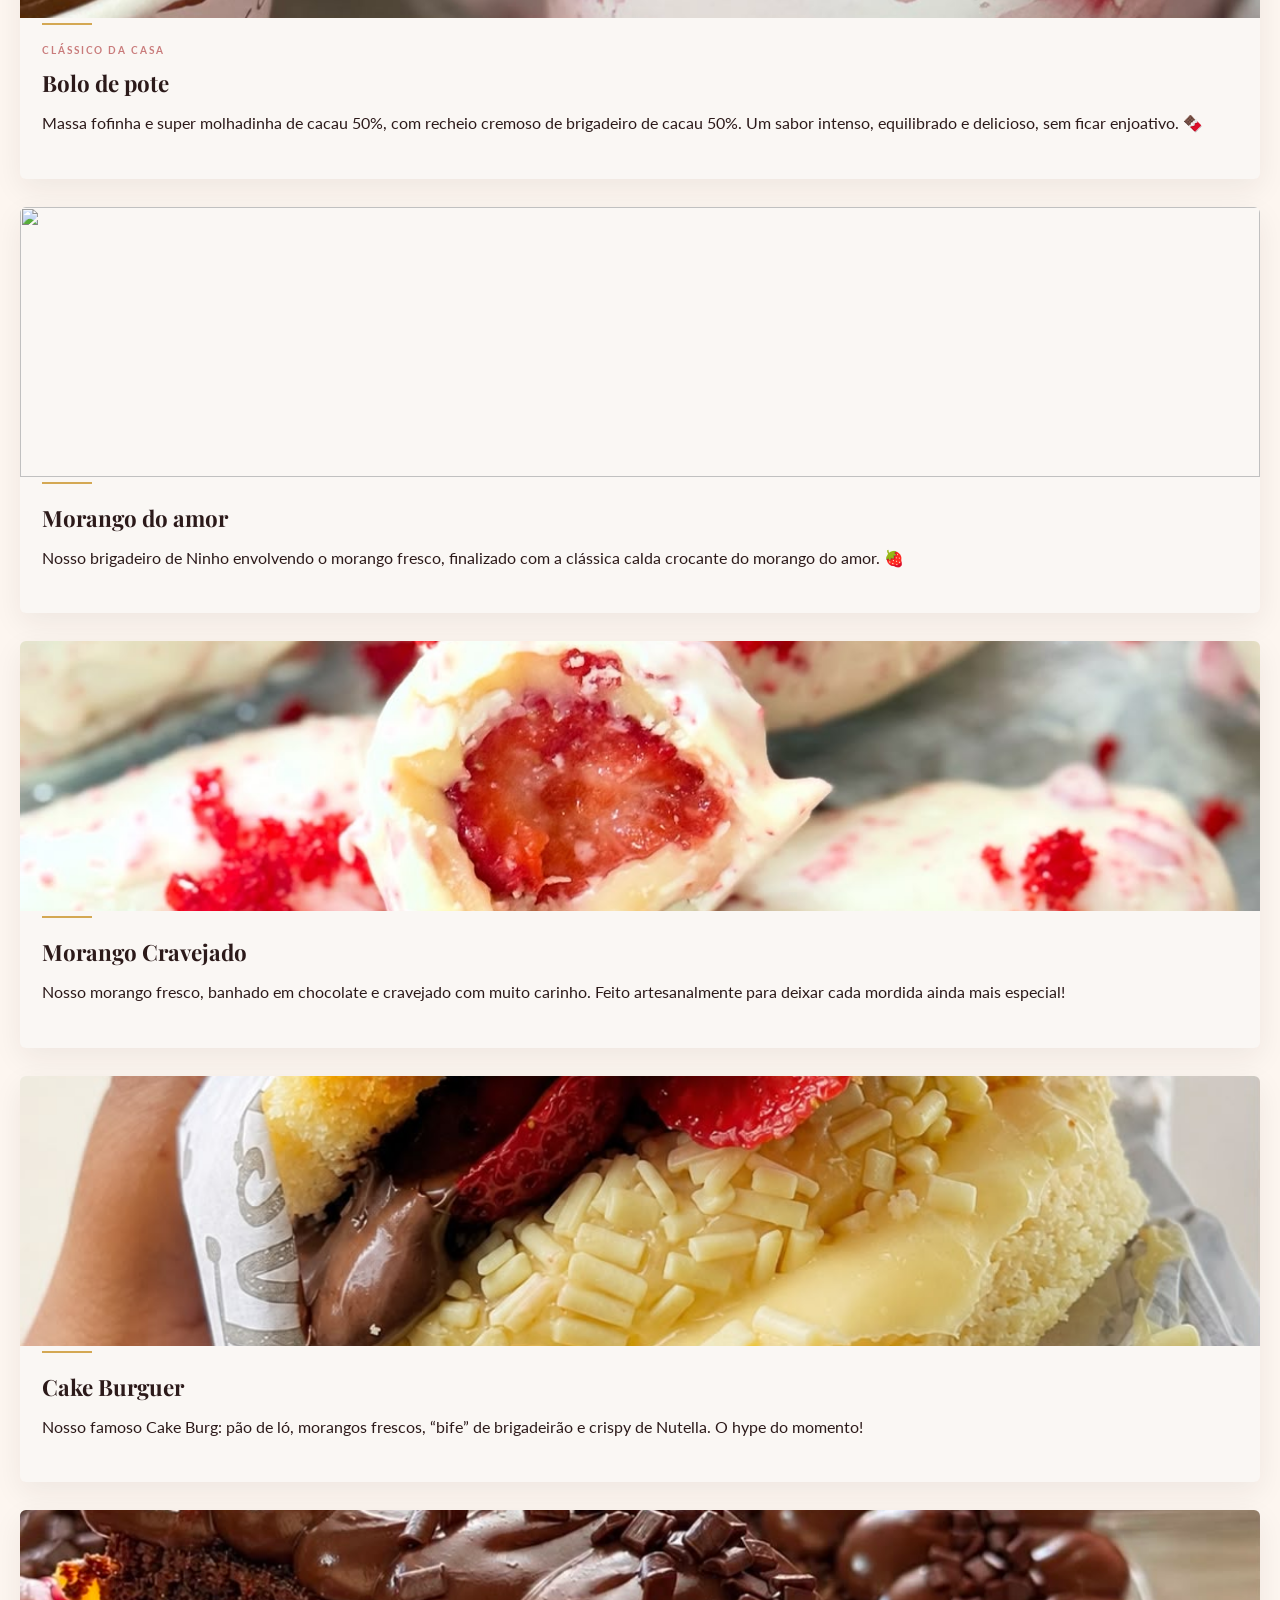
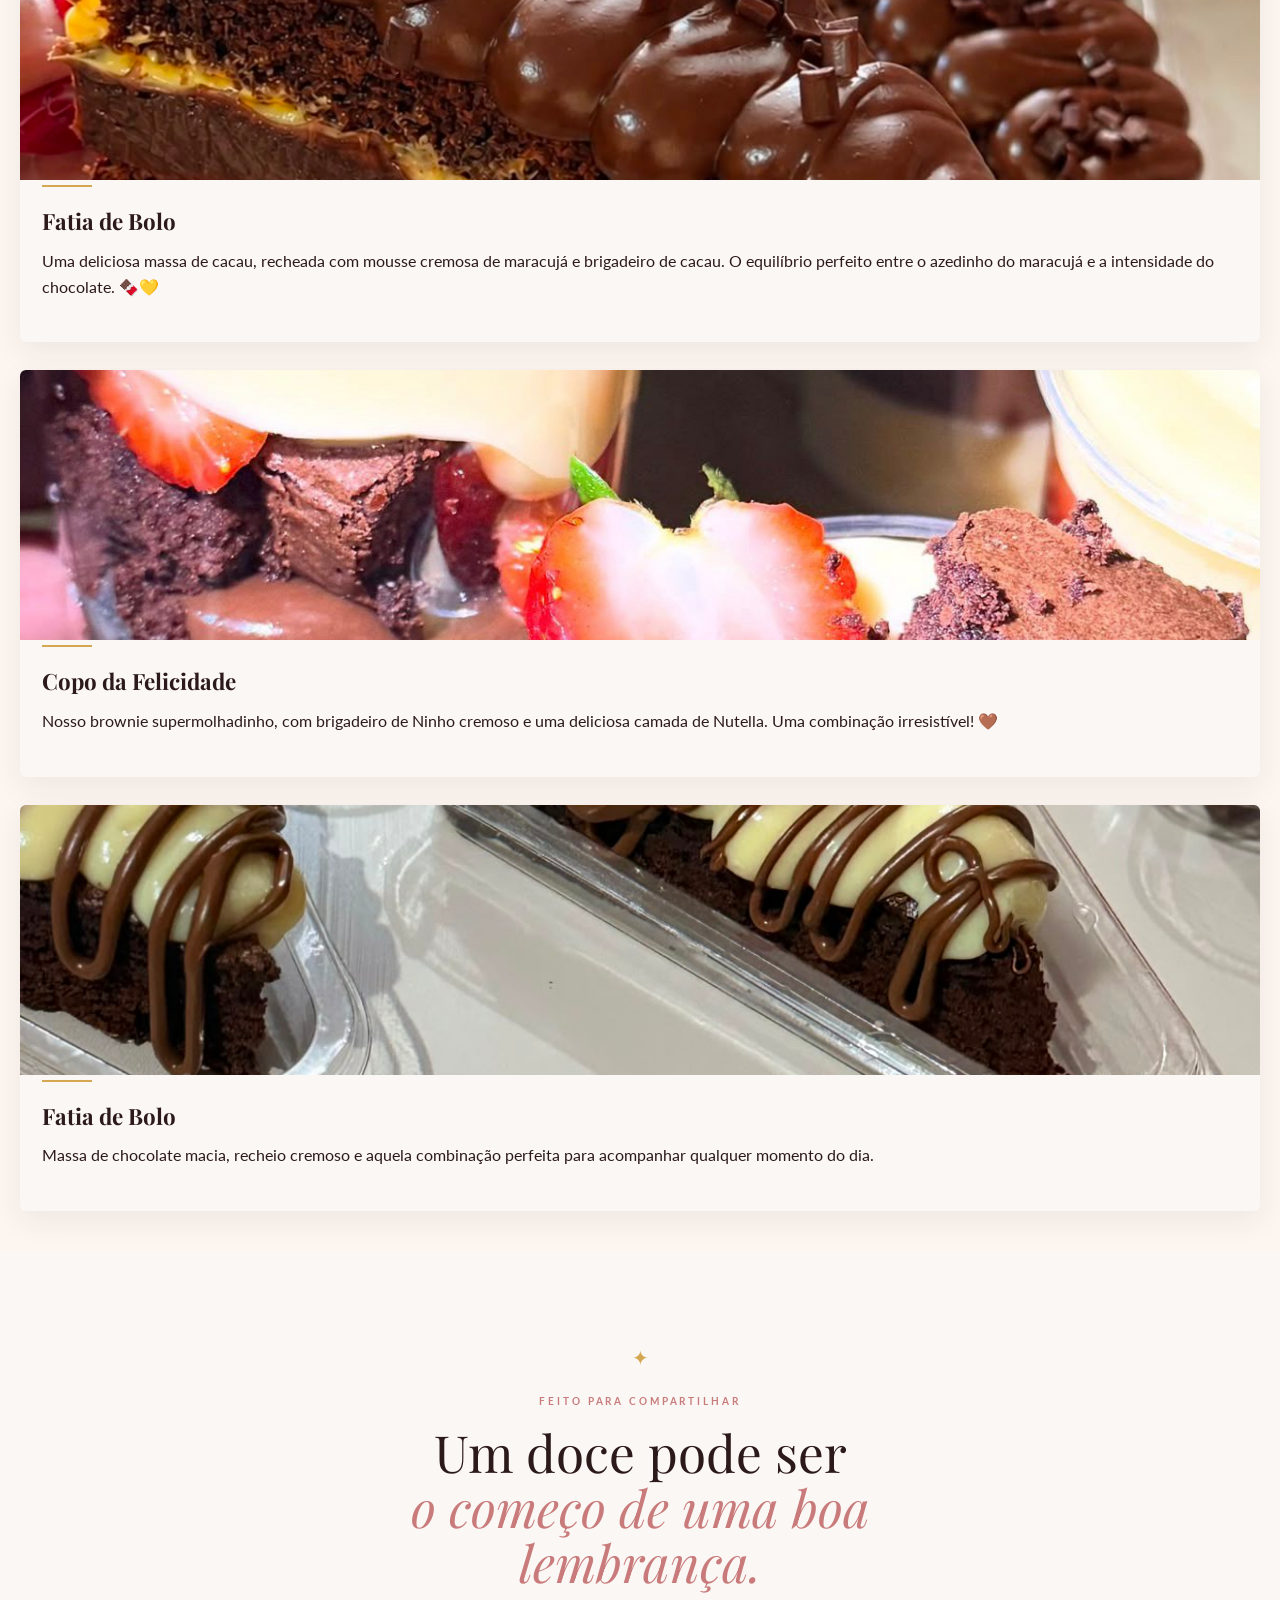
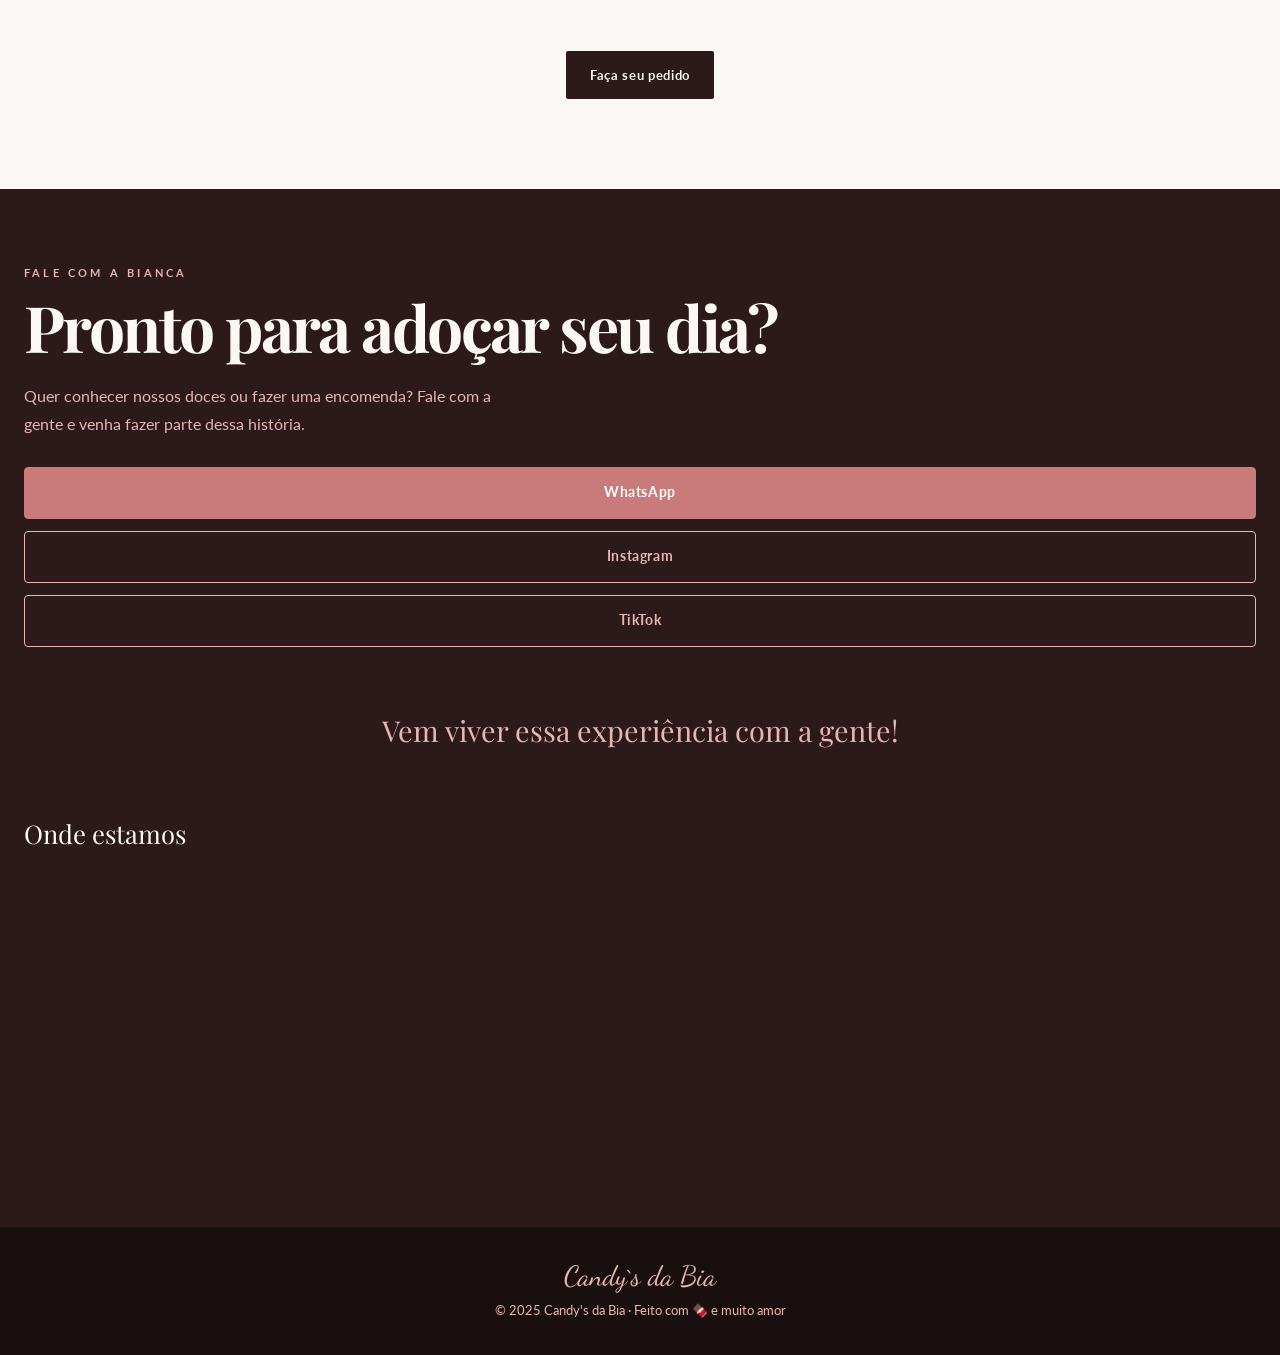
==== commit ce8c6a30: "Atualizações" ====
--- a/index.html
+++ b/index.html
@@ -15,7 +15,11 @@
     <header>
      <p class="logo">Candy`s da Bia</p>
 
-      <span id="menu" class="material-symbols-outlined" onclick="Menu()">menu</span>
+      <button id="menu" aria-label="Abrir meu" aria-expanded="false">
+        <span class="material-symbols-outlined">
+            menu
+        </span>
+      </button>
             <nav id="itens">
                 <a href="#">INÍCIO</a>
                 <a href="#">SOBRE</a>
@@ -147,7 +151,7 @@
                 <div class="info-produto">
                     <span class="categoria-produto">CLÁSSICO DA CASA</span>
                     <h3>Bolo de pote</h3>
-                    <p>Massa de chocolate</p>
+                    <p>Massa fofinha e super molhadinha de cacau 50%, com recheio cremoso de brigadeiro de cacau 50%. Um sabor intenso, equilibrado e delicioso, sem ficar enjoativo. 🍫</p>
                 </div>
             </article>
 
@@ -156,7 +160,15 @@
 
                 <div class="info-produto">
                     <h3>Morango do amor</h3>
-                    <p>Massa de chocolate</p>
+                    <p>Nosso brigadeiro de Ninho envolvendo o morango fresco, finalizado com a clássica calda crocante do morango do amor. 🍓</p>
+                </div>
+            </article>
+
+             <article class="card-produto">
+                <img src="Imagens/morango-cravejado.jpeg" alt="">
+                <div class="info-produto">
+                    <h3>Morango Cravejado</h3>
+                    <p>Nosso morango fresco, banhado em chocolate e cravejado com muito carinho. Feito artesanalmente para deixar cada mordida ainda mais especial!</p>
                 </div>
             </article>
 
@@ -165,7 +177,7 @@
 
                 <div class="info-produto">
                     <h3>Cake Burguer</h3>
-                    <p>Massa de chocolate</p>
+                    <p>Nosso famoso Cake Burg: pão de ló, morangos frescos, “bife” de brigadeirão e crispy de Nutella. O hype do momento! </p>
                 
                 </div>
             </article>
@@ -174,7 +186,7 @@
 
                 <div class="info-produto">
                     <h3>Fatia de Bolo</h3>
-                    <p>Massa de chocolate</p>
+                    <p>Uma deliciosa massa de cacau, recheada com mousse cremosa de maracujá e brigadeiro de cacau. O equilíbrio perfeito entre o azedinho do maracujá e a intensidade do chocolate. 🍫💛</p>
                 
                 </div>
             </article>
@@ -183,7 +195,7 @@
 
                 <div class="info-produto">
                     <h3>Copo da Felicidade</h3>
-                    <p>Massa de chocolate</p>
+                    <p>Nosso brownie supermolhadinho, com brigadeiro de Ninho cremoso e uma deliciosa camada de Nutella. Uma combinação irresistível! 🤎</p>
                     
                 </div>
             </article>
@@ -192,7 +204,9 @@
 
                 <div class="info-produto">
                     <h3>Fatia de Bolo</h3>
-                    <p>Massa de chocolate</p>
+                    <p>Massa de chocolate macia, recheio cremoso
+    e aquela combinação perfeita para acompanhar
+    qualquer momento do dia.</p>
                     
                 </div>
             </article>
@@ -238,7 +252,7 @@
         </div>
 
         <p class="frase-final">
-            Venha provar, fique para a história.
+            Vem viver essa experiência com a gente!
         </p>
 
         <div class="mapa">
@@ -260,21 +274,20 @@
 
 <script>
 
-    function Menu() {
-        const itens = document.getElementById('itens');
-        
-
-        if (itens.style.display == 'flex') {
-            itens.style.display = 'none';
-        
-
-        } else {
-            itens.style.display = 'flex';
+   
+        const menuButton = document.getElementById('menu');
+        const menuItens = document.getElementById('itens');
+
+        menuButton.addEventListener('click', () => {
+            const aberto = menuItens.classList.toggle('ativo');
+        })
+        
+        menuButton.setAttribute('aria-expanded', aberto)
+
+        
+        
             
-        }
-        
-            
-        }
+   
 </script>
 
 </html>
--- a/MobileFirst.css
+++ b/MobileFirst.css
@@ -7,6 +7,7 @@
             --off-white: #FAF7F4;
             --cinza:     #7A6A6A;
             --marrom: #1A0F0F;
+            
         }
         
 * {
@@ -15,11 +16,25 @@
     box-sizing: border-box;
 }
 
+html {
+    scroll-behavior: smooth;
+}
+
 .detalhe {
     width: 45px;
     height: 2px;
     background-color: var(--dourado);
     margin: 20px 0 30px;
+    position: relative;
+}
+
+.detalhe::after{
+    content: "✦";
+    position: absolute;
+    left: 55px;
+    top: -9px;
+    color: var(--dourado);
+    font-size: 12px;
 }
 body {
     background-color: var(--off-white);
@@ -29,44 +44,75 @@
 }
 
 header {
-    background-color: var(--chocolate);
+    background-color: rgba(44, 26, 26, 0.96);
+    backdrop-filter: blur(10px);
+    border-bottom: 1px solid rgba(232, 180, 180, 0.12);
     display: flex;
     align-items: center;
     justify-content: space-between;
-    padding: 18px 20px;
-    position: relative;
+    padding: 16px 20px;
+    position: sticky;
+    top: 0;
+    z-index: 100;
+
 }
 
 .logo {
     font-family: 'Dancing Script', cursive;
     color: var(--rosa-claro);
-    font-size: 25px;
+    font-size: 28px;
+    line-height: 1;
 }
 
 #menu {
+    display: flex;
+    align-items: center;
+    justify-content: center;
+    width: 44px;
+    height: 44px;
+    border: none;
+    background: transparent;
     color: var(--rosa-claro);
     cursor: pointer;
-    font-size: 28px;
 }
 
 #itens {
-    display: none;
+    display: flex;
     flex-direction: column;
     position: absolute;
     top: 100%;
     left: 0;
     width: 100%;
     background-color: var(--chocolate);
-    padding: 10px 20px 20px;
-    z-index: 10;
-}
-
+    padding: 10px 20px 25px;
+    opacity: 0;
+    visibility: hidden;
+    transform: translateY(-10px);
+
+    transition: opacity 0.3s ease, transform 0.3s ease, visibility 0.3s ease;
+}
+
+#itens.ativo {
+    opacity: 1;
+    visibility: visible;
+    transform: translateY(0);
+}
 #itens a {
     text-decoration: none;
     color: var(--rosa-claro);
     font-weight: bold;
-    padding: 15px 0px;
+    font-size: 0.85rem;
+    letter-spacing: 0.08rem;
+    padding: 16px 5px;
     border-bottom: 1px solid rgba(232, 180 , 180, 0.2);
+}
+
+#itens a:last-child{
+    border-bottom: none;
+}
+
+#itens a:active {
+    color: white;
 }
 #hero {
     display: flex;
@@ -81,35 +127,53 @@
 }
 .foto-Bianca {
     width: 100%;
-    height: 48vh;
-}
-
-.foto-Bianca img, .BiancaJornal{
-    
+    height: 400px;
+    overflow: hidden;
+    position: relative;
+}
+
+.foto-Bianca::after{
+    content: "";
+    position: absolute;
+    inset: 0;
+
+    background: linear-gradient(to bottom, transparent 55%, rgba(44, 26, 26, 0.35));
+}
+
+.foto-Bianca img {
     width: 100%;
     height: 100%;
     object-fit: cover;
     object-position: center;
 }
 
+.BiancaJornal{
+    
+    width: 100%;
+    height: 100%;
+    object-fit: cover;
+    object-position: center;
+}
+
 .texto-Hero{
-    padding: 55px 20px 65px;
+    padding: 50px 24px 70px;
     max-width: 650px;
 }
 
 .hero-eyebrow{
     display: block;
-    letter-spacing: 0.2rem;
-    font-size: 0.68rem;
-    color: var(--rosa);
-    font-weight: bold;
-    margin-bottom: 10px;
+    letter-spacing: 0.18rem;
+    font-size: 0.65rem;
+    color: var(--rosa);
+    font-weight: bold;
+    margin-bottom: 14px;
 }
 
 .titulo {
     font-family: 'Playfair Display';
-    font-size: clamp(2.5rem, 10vw, 4rem);
-    line-height: 1.02;
+    font-size: clamp(2.6rem, 12vw, 4rem);
+    line-height: 0.98;
+    letter-spacing: -0.04em;
     color: var(--chocolate);
 }
 
@@ -125,33 +189,38 @@
 }
 
 .botao-hero {
-    display: inline-block;
+    display: inline-flex;
+    align-items: center;
+    justify-content: center;
+    min-height: 48px;
     margin-top: 30px;
-    padding: 13px 22px;
+    padding: 14px 24px;
     background-color: var(--chocolate);
     color: var(--off-white);
     text-decoration: none;
-    border-radius: 3px;
-    font-size: 0.85rem;
-    font-weight: bold;
-    transition: 0.3s;
+    border-radius: 2px;
+    font-size: 0.8rem;
+    font-weight: bold;
+    letter-spacing: 0.04rem;
+    transition: transform 0.25s ease, background-color 0.25s ease;
 }
 
 .botao-hero:hover {
     background-color: var(--rosa);
+    transform: translateY(-2px);
 }
 
 .BiancaJornal {
-    position: relative;
-    display: block;
-    width: 100%;
-    margin: 35px 0;
+    aspect-ratio: 4/5;
+    object-fit: cover;
+    width: 100%;
+    margin: 40px 0;
     border-radius: 3px;
     box-shadow: 10px 10px 0 rgba(201, 123, 123, 0.15);
 }
 
 #sobre {
-    padding: 55px 20px 60px;
+    padding: 70px 24px;
     background-color: var(--creme);
 }
 
@@ -179,31 +248,36 @@
 }
 
 .frases-historia {
-    margin: 60px 0;
+    margin: 50px 0;
     padding: 35px 25px;
     border-left: 2px solid var(--rosa);
-    background-color: rgba(201, 123, 123, 0.09);
+    background: linear-gradient(135deg, rgba(201, 123, 123, 0.10), rgba(212, 168, 83, 0.06));
+
+    border-left: 2px solid var(--rosa);
+    border-radius: 0 4px 4px 0;
 }
 
 .frases-historia p {
     font-family: 'Playfair Display', serif;
-    font-size: 1.25rem;
+    font-size: 1.18rem;
     line-height: 1.5;
-    margin-bottom: 18px;
+    margin-bottom: 22px;
+    color: var(--chocolate);
 }
 .frases-historia p:last-child{
     margin-bottom: 0;
 }
 
 .fechamento-historia {
-    margin-top: 70px;
+    margin-top: 0px;
     padding: 45px 10px;
     text-align: center;
 }
 
 .fechamento-historia p {
+    font-family: 'Playfair Display', serif;
     font-size: 1rem;
-    color: var(--cinza);
+    color: var(--chocolate);
 }
 
 .fechamento-historia strong {
@@ -237,7 +311,7 @@
 }
 
 #produtos{
-    padding: 55px 20px;
+    padding: 40px 20px;
     background-color: var(--creme);
 }
 
@@ -271,14 +345,15 @@
 
 .produtos-container {
     display: grid;
-    gap: 25px;
+    grid-template-columns: 1fr;
+    gap: 28px;
 }
 
 .card-produto {
     background-color: var(--off-white);
-    border-radius: 4px;
+    border-radius: 6px;
     overflow: hidden;
-    box-shadow: 0 8px 25px rgba(44, 26, 26, 0.08);
+    box-shadow: 0 10px 30px rgba(44, 26, 26, 0.07);
     transition: transform 0.3s ease, box-shadow 0.3s ease;
     
 }
@@ -291,12 +366,26 @@
 .card-produto img {
     display: block;
     width: 100%;
-    height: 250px;
+    height: 270px;
     object-fit: cover;
 }
 
 .info-produto {
-    padding: 22px;
+    position: relative;
+    padding: 24px 22px 28px;
+}
+
+.info-produto::before{
+    content: "";
+
+    position: absolute;
+    top: 0;
+    left: 22px;
+    margin-top: 5px;
+
+    width: 50px;
+    height: 2px;
+    background-color: var(--dourado);
 }
 
 .info-produto h3 {
@@ -317,17 +406,29 @@
 }
 
 .convite {
-    padding: 55px 20px;
+    padding: 90px 24px;
     text-align: center;
     background-color: var(--off-white);
-}
-
+    position: relative;
+}
+
+.convite::before{
+    content: "✦";
+
+    display: block;
+
+    margin-bottom: 20px;
+
+    color: var(--dourado);
+    font-size: 20px;
+
+}
 .convite h2 {
     max-width: 600px;
-    margin: 15px auto 25px;
-    font-family: 'Playfair Display', serif;
-    font-size: clamp(1rem, 8vw, 3.2rem);
-    line-height: 1.1;
+    margin: 15px auto 30px;
+    font-family: 'Playfair Display', serif;
+    font-size: clamp(2rem, 9vw, 3.2rem);
+    line-height: 1.08;
     font-weight: 400;
 }
 
@@ -337,7 +438,7 @@
 #contatos {
     background-color: var(--chocolate);
     color: var(--off-white);
-    padding: 60px 20px;
+    padding: 75px 24px;
 }
 
 #contatos > p:first-child {
@@ -374,15 +475,21 @@
 }
 
 .botao-contato {
-    display: block;
-    padding: 15px;
-    text-align: center;
+    min-height: 52px;
+    display: flex;
+    align-items: center;
+    justify-content: center;
+    padding: 14px 20px;
+    
     text-decoration: none;
     border: 1px solid var(--rosa-claro);
     color: var(--rosa-claro);
     transition: 0.3s;
     border-radius: 4px;
     font-weight: bold;
+    font-size: 0.85rem;
+    letter-spacing: 0.04rem;
+    transition: 0.25s ease;
 }
 
 
@@ -413,21 +520,22 @@
 }
 
 .mapa {
-    margin-top: 50px;
+    margin-top: 60px;
 }
 
 .mapa h3 {
     font-family: 'Playfair Display', serif;
-    font-size: 1.5rem;
-    margin-bottom: 15px;
+    font-size: 1.6rem;
+    margin-bottom: 18px;
+    font-weight: 400;
 }
 
 .mapa iframe {
     display: block;
     width: 100%;
-    height: 320px;
+    height: 280px;
     border: 0;
-    border-radius: 4px;
+    border-radius: 6px;
 }
 footer{
     background-color: var(--marrom);
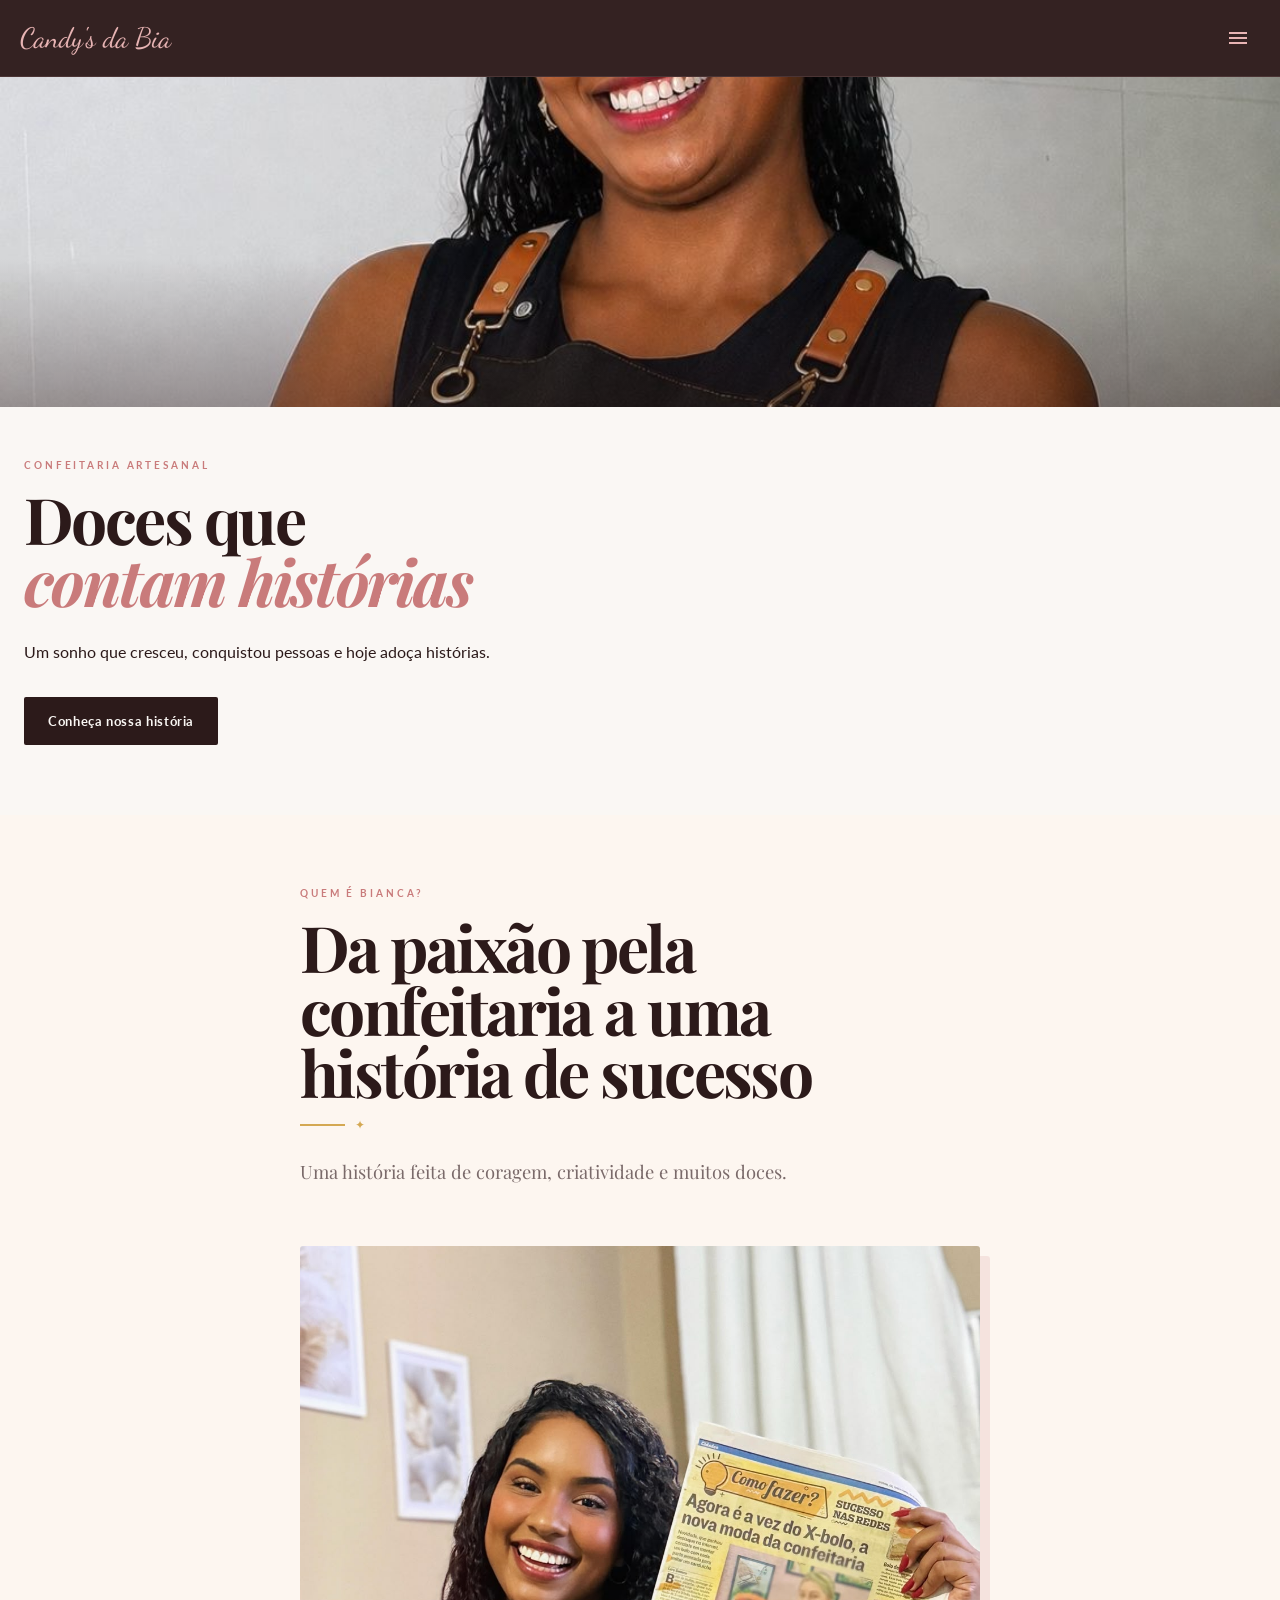
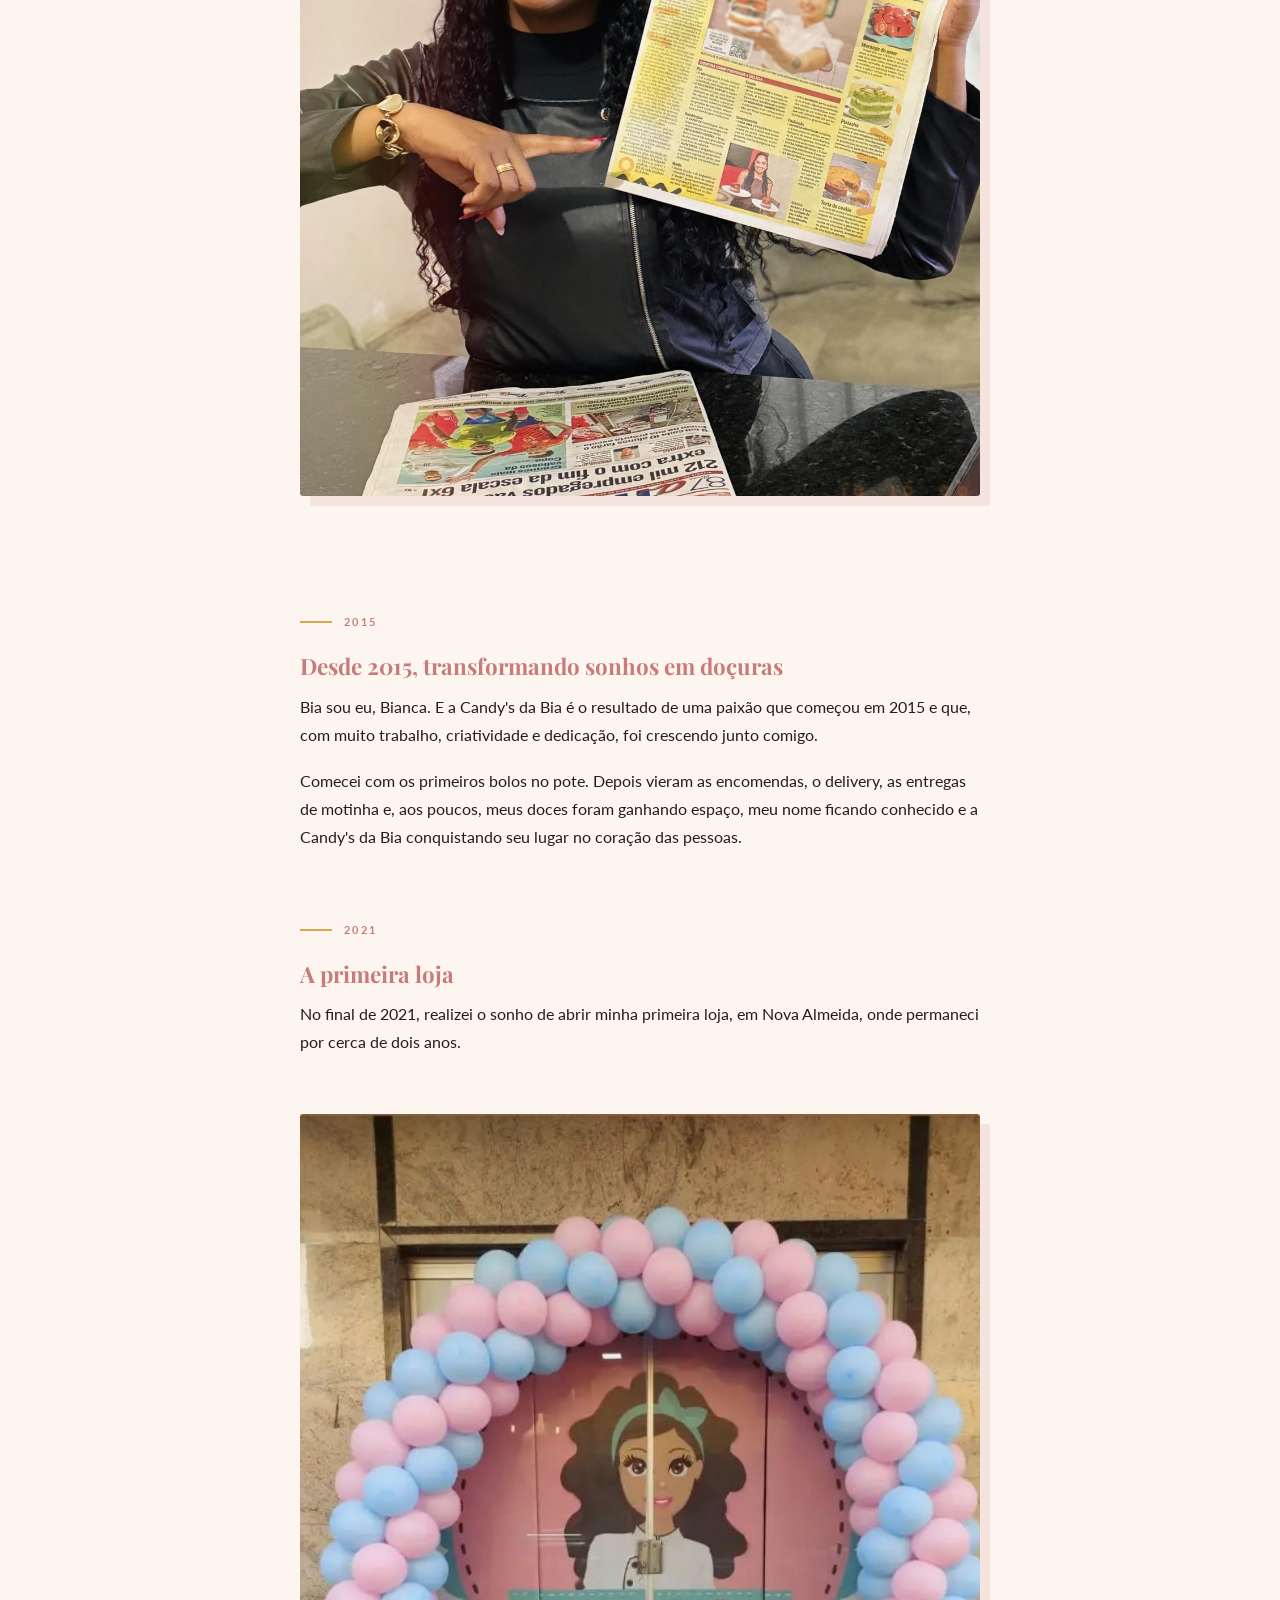
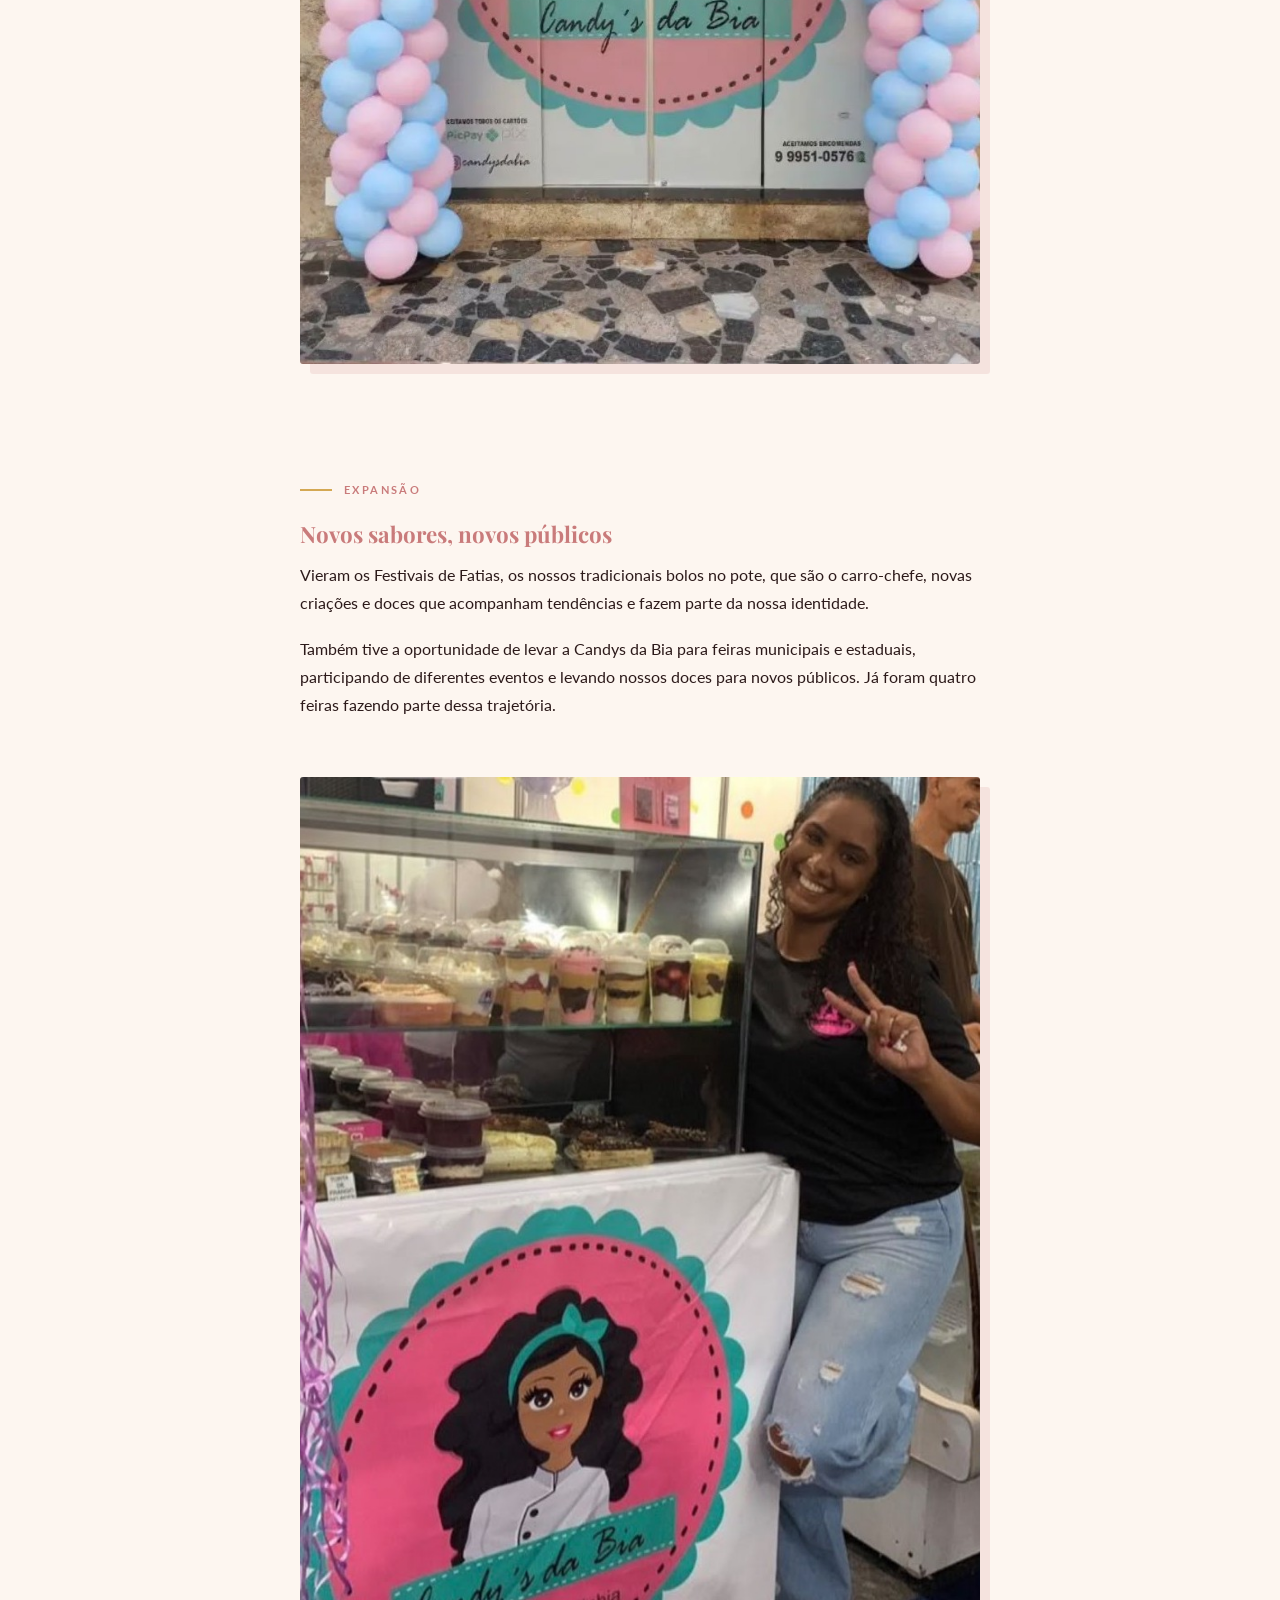
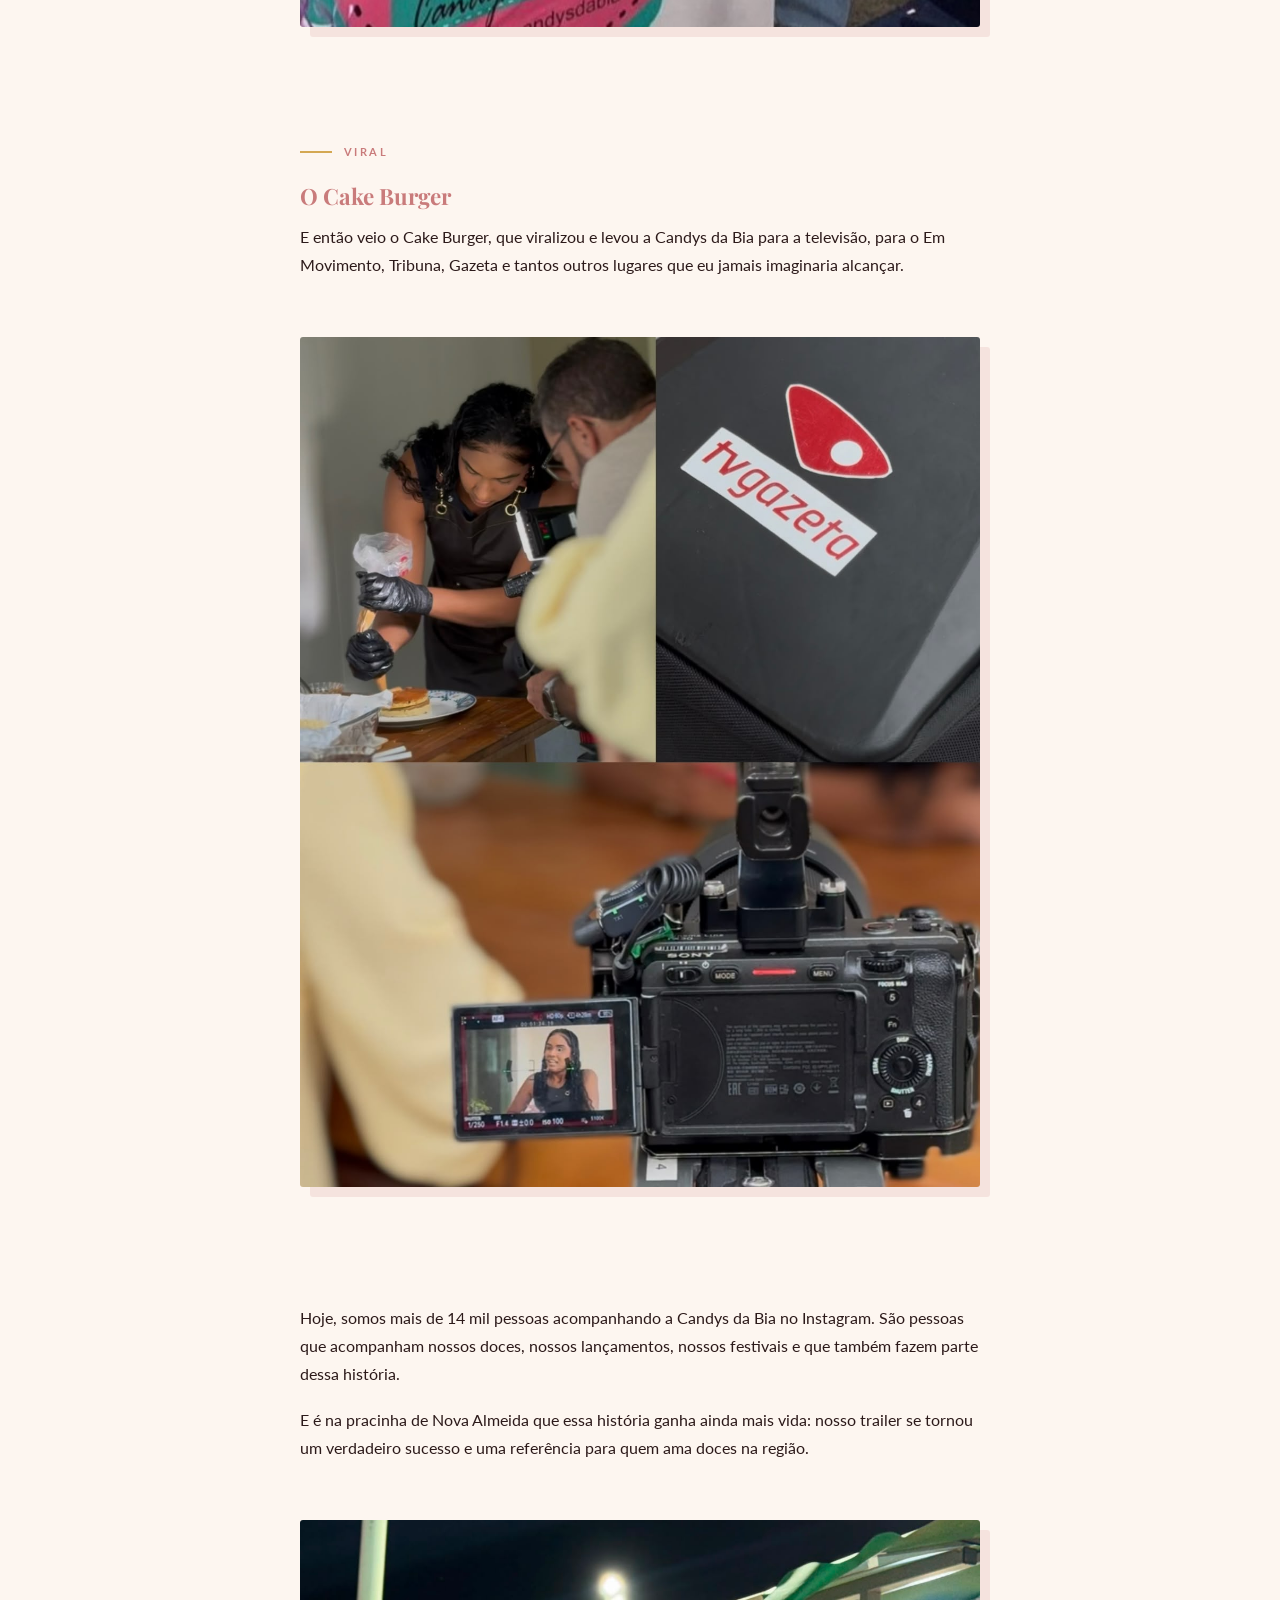
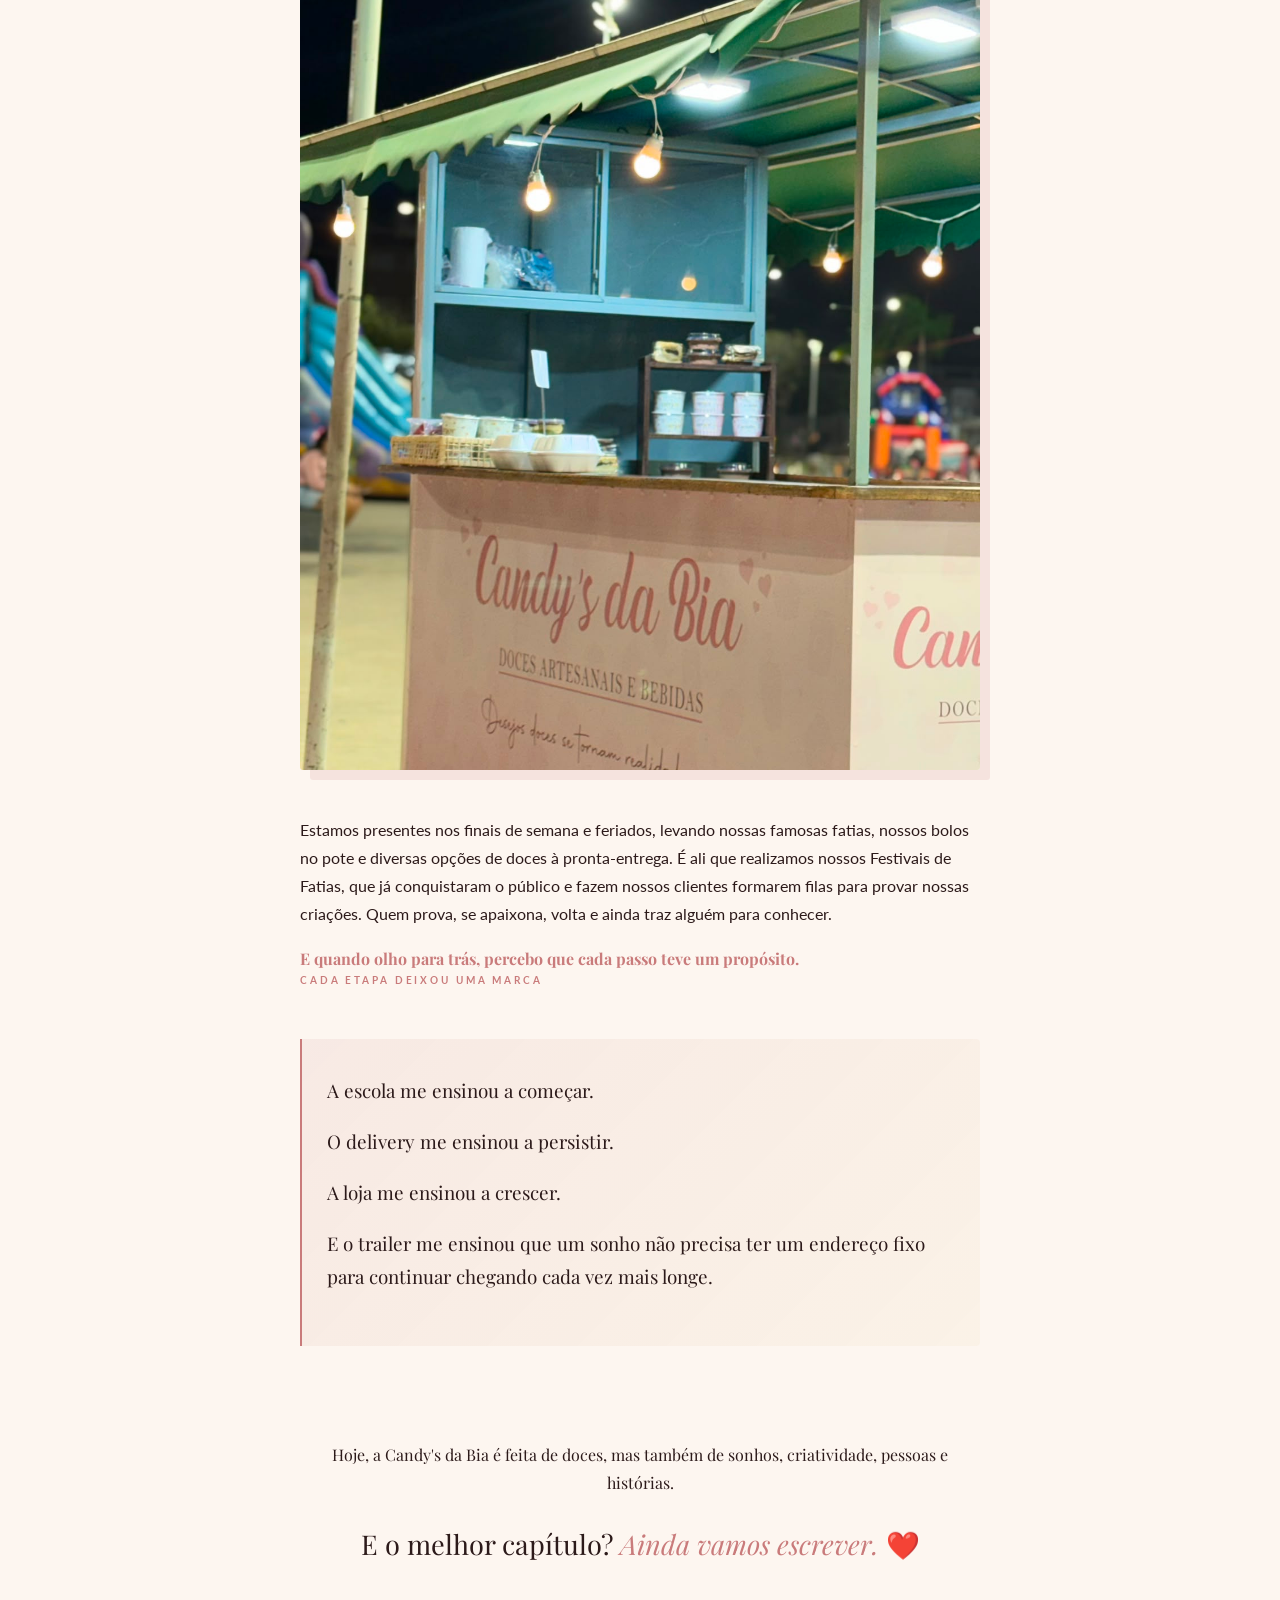
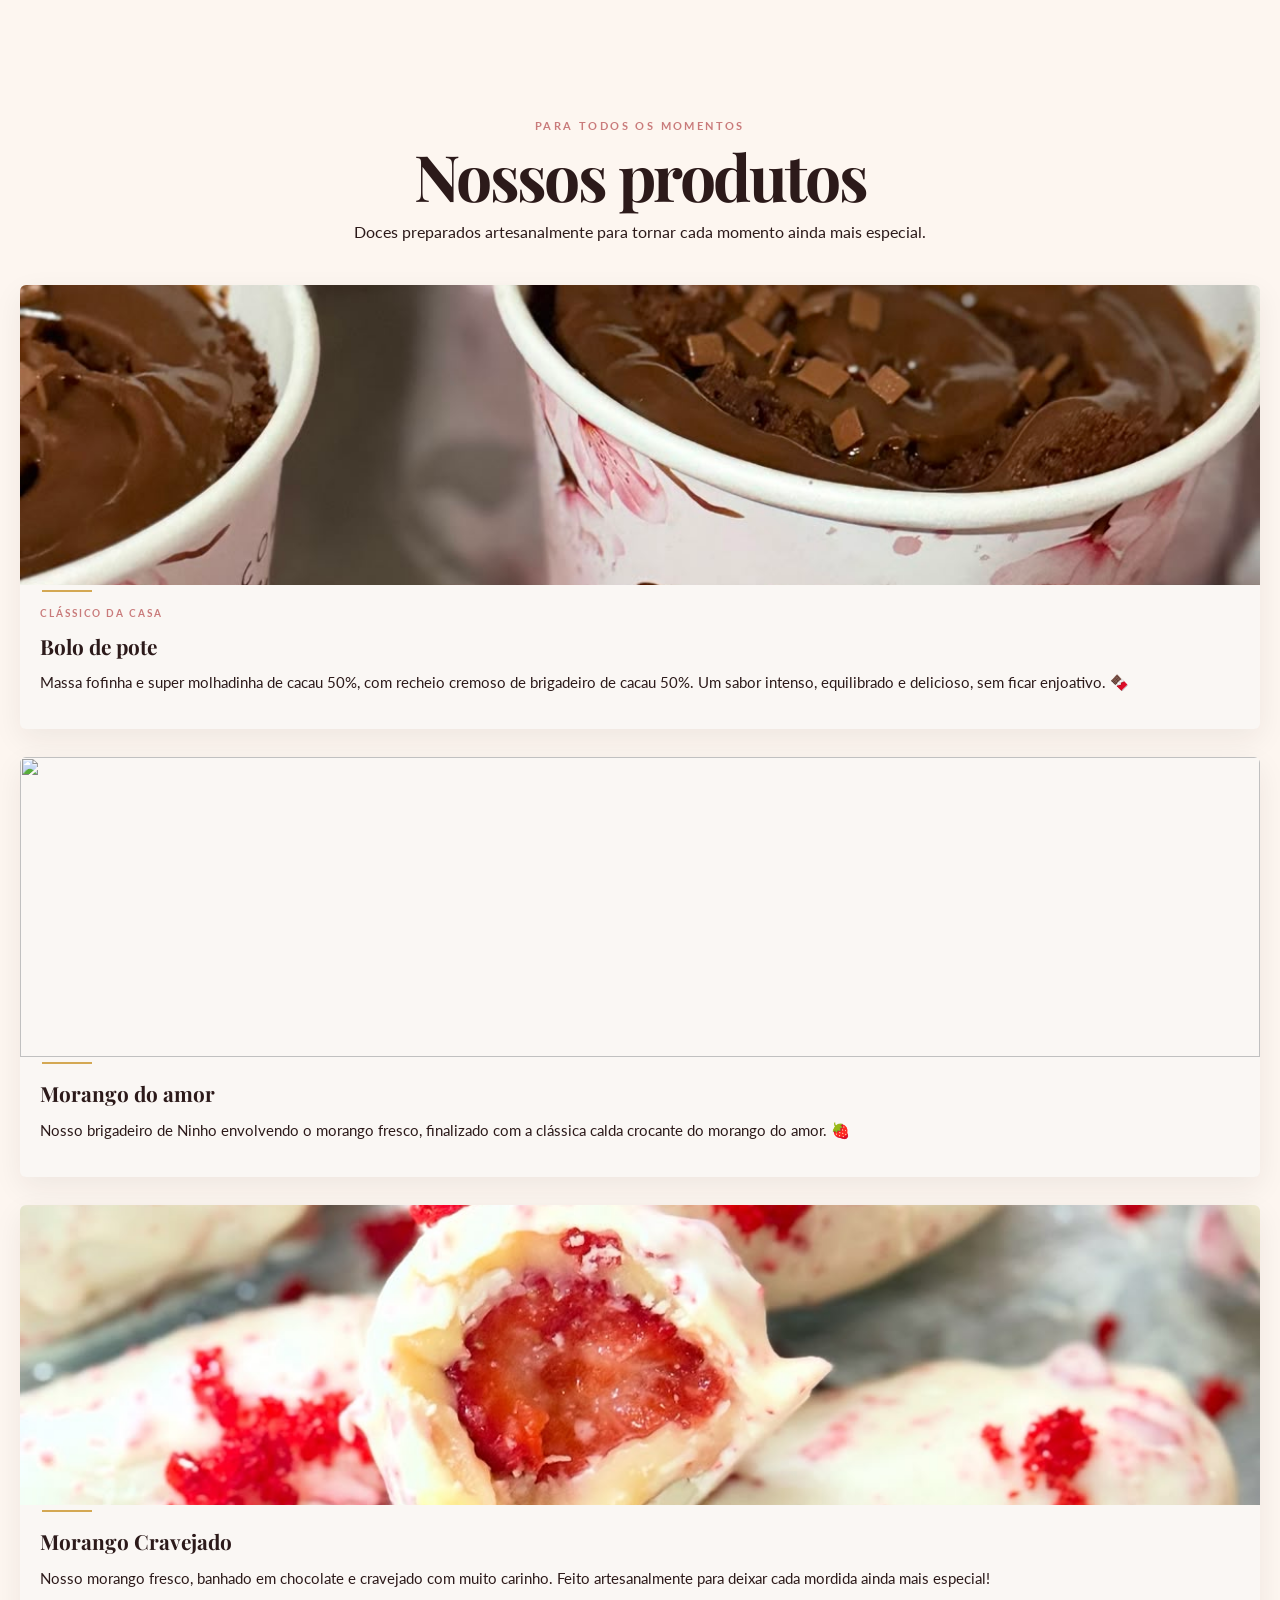
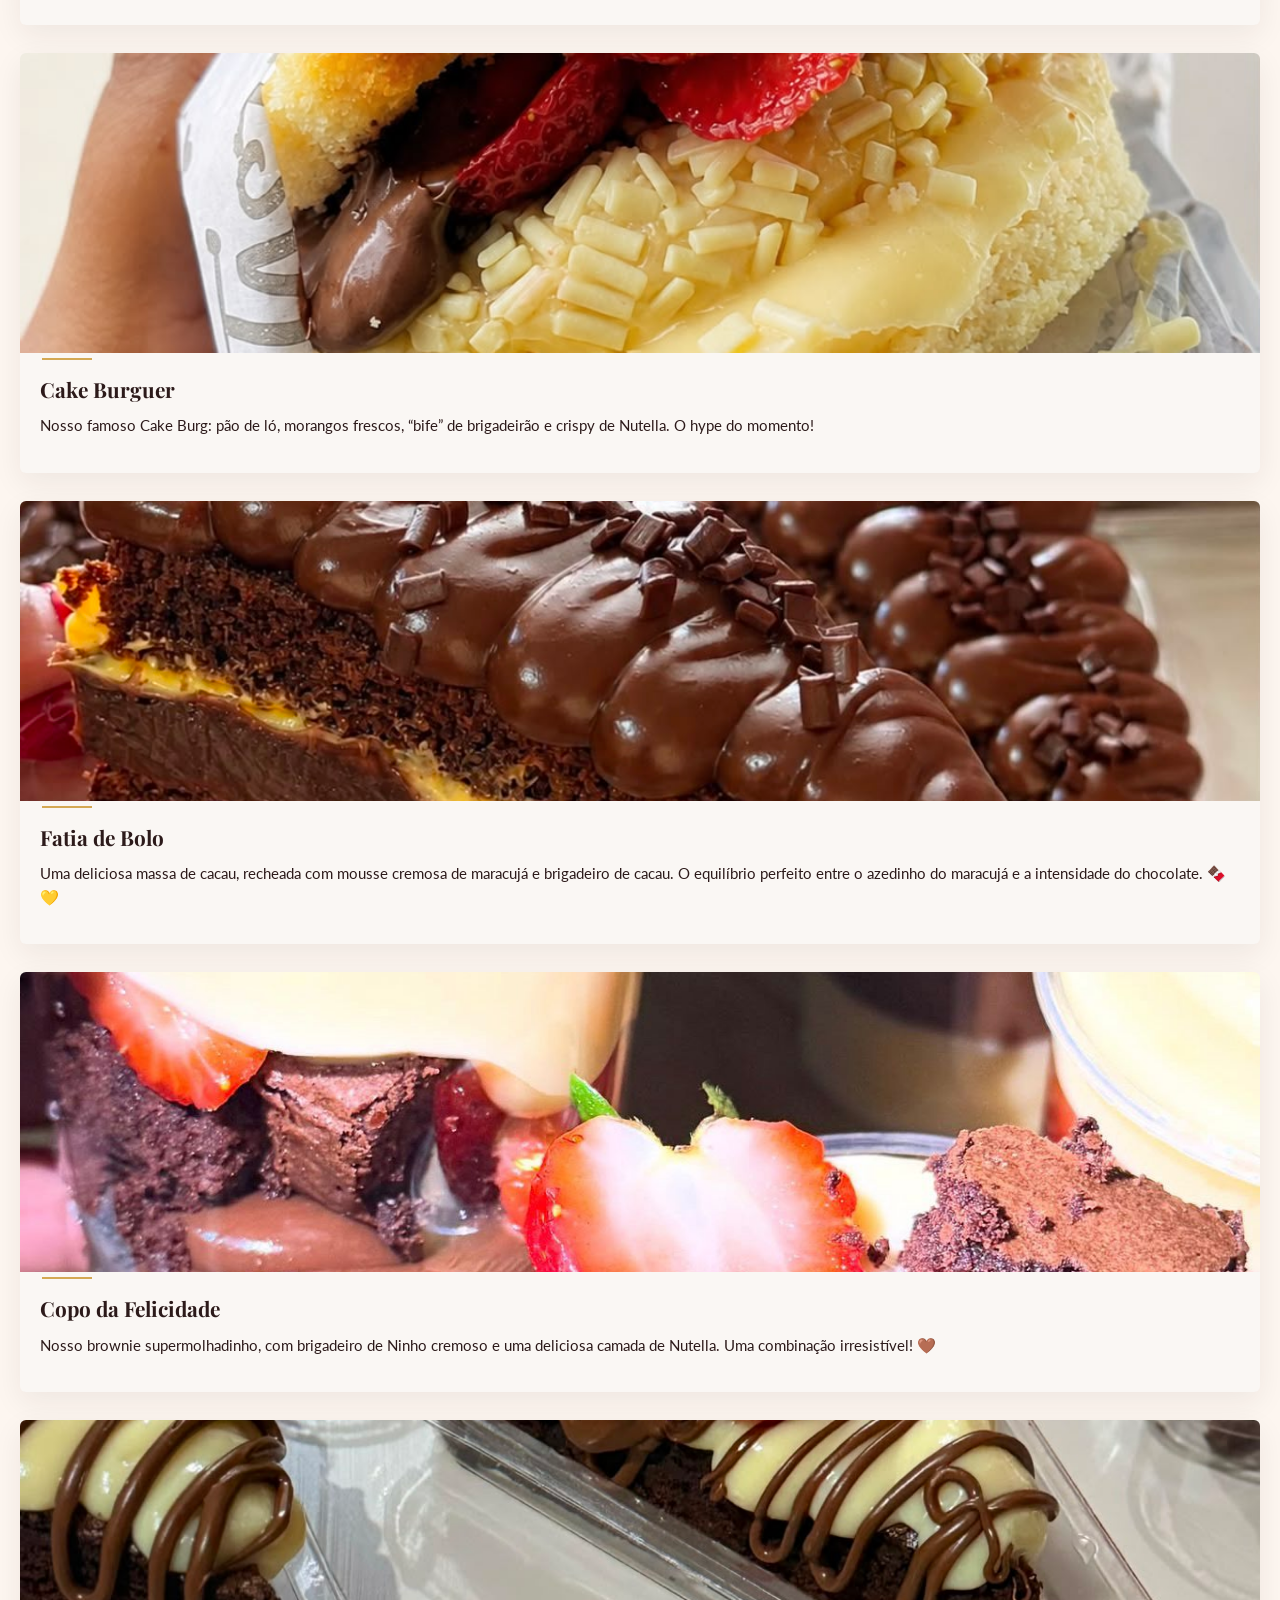
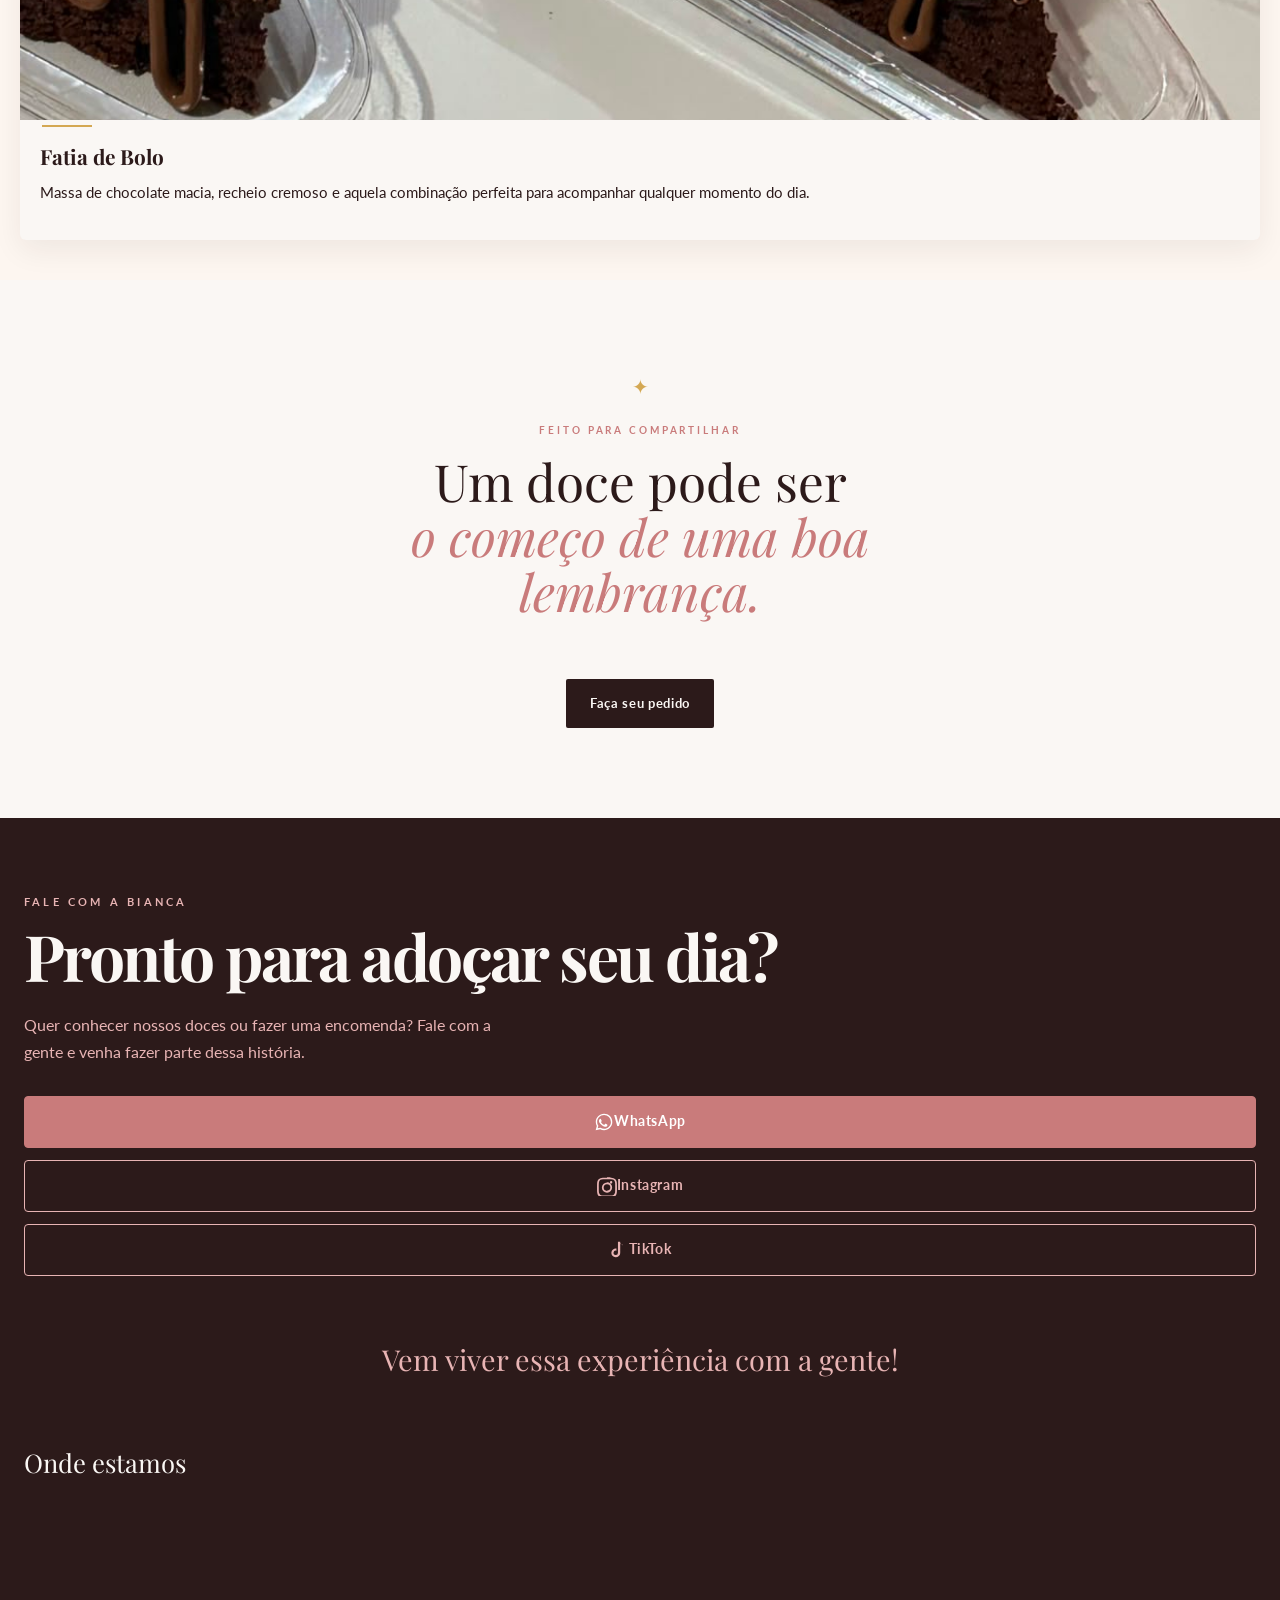
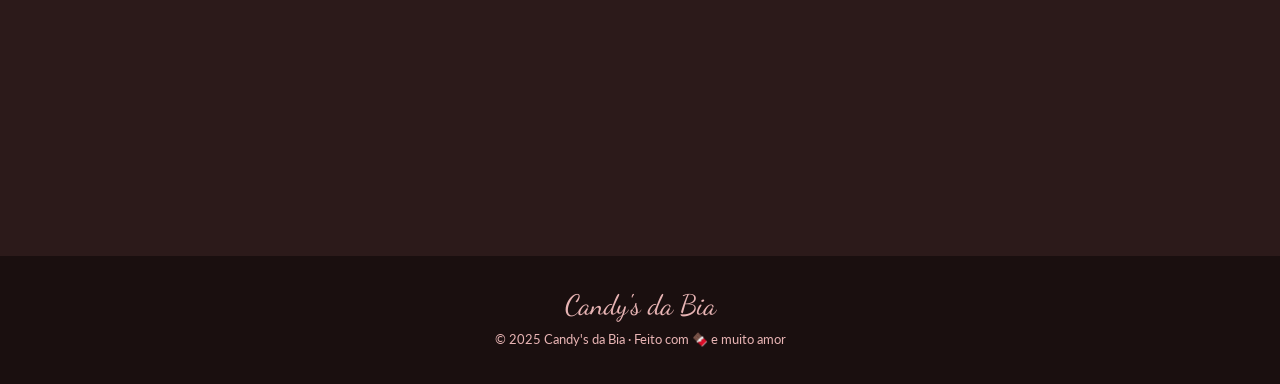
==== commit ba264f96: "Atualização" ====
--- a/index.html
+++ b/index.html
@@ -3,17 +3,19 @@
 <head>
     <meta charset="UTF-8">
     <meta name="viewport" content="width=device-width, initial-scale=1.0">
+    
     <link href="https://fonts.googleapis.com/css2?family=Playfair+Display:ital,wght@0,400;0,700;1,400&family=Lato:wght@300;400;700&family=Dancing+Script:wght@700&display=swap" rel="stylesheet">
     <link rel="stylesheet" href="https://fonts.googleapis.com/css2?family=Material+Symbols+Outlined:opsz,wght,FILL,GRAD@20..48,100..700,0..1,-50..200&icon_names=menu" />
+    <link rel="icon" href="data:image/svg+xml,<svg xmlns=%22http://www.w3.org/2000/svg%22 viewBox=%220 0 100 100%22><text y=%22.9em%22 font-size=%2290%22>🍰</text></svg>">
 
     
-    <title>Candy's da Bia</title>
+   <title>Candy's da Bia · Confeitaria Artesanal</title>
     <link rel="stylesheet" href="MobileFirst.css">
 </head>
 <body>
 
     <header>
-     <p class="logo">Candy`s da Bia</p>
+     <p class="logo">Candy's da Bia</p>
 
       <button id="menu" aria-label="Abrir meu" aria-expanded="false">
         <span class="material-symbols-outlined">
@@ -30,7 +32,7 @@
 
     <section id="hero" class="container">
         <div class="foto-Bianca">
-            <img src="Imagens/Bianca.png" alt="Bianca" class="Bianca">
+            <img src="Imagens/Bianca.png" alt="Bianca no jornal" class="Bianca">
       
         </div>
 
@@ -51,41 +53,99 @@
     <section id="sobre" class="container">
         <div class="Bianca">
             <span class="hero-eyebrow">QUEM É BIANCA?</span>
-            <h2 class="titulo">Da paixão pela confeitaria a uma história de sucesso</h2>
+
+            <h2 class="titulo">
+                Da paixão pela confeitaria a uma história de sucesso
+            </h2>
+
             <div class="detalhe"></div>
+
             <p class="introducao">
                 Uma história feita de coragem, criatividade e muitos doces.
             </p>
             <img src="Imagens/BiancaJornal.jpeg" alt="Bianca em reportagem" class="BiancaJornal">
-            <h3>Desde 2015, transformando sonhos em doçuras</h3>
-            <p>
-                Bia sou eu, Bianca. E a Candys da Bia é o resultado de uma paixão que começou em 2015 e que, com muito trabalho, criatividade e dedicação, foi crescendo junto comigo.
-            </p>
-            <p>
-                Comecei com os primeiros bolos no pote. Depois vieram as encomendas, o delivery, as entregas de motinha e, aos poucos, meus doces foram ganhando espaço, meu nome ficando conhecido e a Candys da Bia conquistando seu lugar no coração das pessoas.
-            </p>
-            <p>
+
+            <!--2015-->
+
+            <article class="historia-item">
+                <div class="historia-marcador">
+                    <span>2015</span>
+                </div>
+
+                <div class="historia-conteudo">
+
+                    <h3>Desde 2015, transformando sonhos em doçuras</h3>
+                    <p>
+                        Bia sou eu, Bianca. E a Candy's da Bia é o resultado de uma paixão que começou em 2015 e que, com muito trabalho, criatividade e dedicação, foi crescendo junto comigo.
+                    </p>
+                    <p>
+                        Comecei com os primeiros bolos no pote. Depois vieram as encomendas, o delivery, as entregas de motinha e, aos poucos, meus doces foram ganhando espaço, meu nome ficando conhecido e a Candy's da Bia conquistando seu lugar no coração das pessoas.
+                    </p>
+
+                </div>
+
+            </article>
+
+            <article class="historia-item">
+                <div class="historia-marcador">
+                    <span>2021</span>
+                </div>
+
+                <div class="historia-conteudo">
+
+                    <h3>A primeira loja</h3>
+                </div>
+
+                <p>
                 No final de 2021, realizei o sonho de abrir minha primeira loja, em Nova Almeida, onde permaneci por cerca de dois anos. 
             </p>
 
-            <img src="Imagens/lojaBianca.jpeg" alt="" class="BiancaJornal">
-
-            <p>
-                Vieram os Festivais de Fatias, os nossos tradicionais bolos no pote, que são o carro-chefe, novas criações e doces que acompanham tendências e fazem parte da nossa identidade.
-            </p>
-            <p>
-                Também tive a oportunidade de levar a Candys da Bia para feiras municipais e estaduais, participando de diferentes eventos e levando nossos doces para novos públicos. Já foram quatro feiras fazendo parte dessa trajetória.
-            </p>
-
-           
-
-            <img src="Imagens/BiancaFestival.jpeg" alt="" class="BiancaJornal">
-
-             <p>
+                <img src="Imagens/lojaBianca.jpeg" alt="Fachada da primeira loja da Candy's da Bia em Nova Almeida" class="BiancaJornal">
+
+            </article>
+
+            <article class="historia-item">
+                <div class="historia-marcador">
+                    <span>EXPANSÃO</span>
+                </div>
+
+                <div class="historia-conteudo">
+                    <h3>Novos sabores, novos públicos</h3>
+                    <p>
+                        Vieram os Festivais de Fatias, os nossos tradicionais bolos no pote, que são o carro-chefe, novas criações e doces que acompanham tendências e fazem parte da nossa identidade.
+                    </p>
+                    <p>
+                        Também tive a oportunidade de levar a Candys da Bia para feiras municipais e estaduais, participando de diferentes eventos e levando nossos doces para novos públicos. Já foram quatro feiras fazendo parte dessa trajetória.
+                    </p>
+
+                    <img src="Imagens/BiancaFestival.jpeg" alt="Bianca em um festival" class="BiancaJornal">
+
+                </div>
+            </article>
+
+            <article class="historia-item">
+                <div class="historia-marcador">
+                    <span>VIRAL</span>
+                </div>
+
+                <div class="historia-conteudo">
+
+                    <h3>O Cake Burger</h3>
+
+                    <p>
                 E então veio o Cake Burger, que viralizou e levou a Candys da Bia para a televisão, para o Em Movimento, Tribuna, Gazeta e tantos outros lugares que eu jamais imaginaria alcançar.
             </p>
 
-                <img src="Imagens/BiancaJornal2.jpeg" class="BiancaJornal" alt="">
+                <img src="Imagens/BiancaJornal2.jpeg" class="BiancaJornal" alt="Reportagem Bianca">
+                </div>
+            </article>
+            
+            
+            
+
+            
+
+             
 
                 <p>
                     Hoje, somos mais de 14 mil pessoas acompanhando a Candys da Bia no Instagram. São pessoas que acompanham nossos doces, nossos lançamentos, nossos festivais e que também fazem parte dessa história.
@@ -122,7 +182,7 @@
 
                 <div class="fechamento-historia">
                     <p>
-                        Hoje, a Candys da Bia é feita de doces, mas também de sonhos, criatividade, pessoas e histórias.
+                        Hoje, a Candy's da Bia é feita de doces, mas também de sonhos, criatividade, pessoas e histórias.
                     </p>
                     <strong>
                         
@@ -238,15 +298,19 @@
 
         <div class="redes">
 
-            <a href="https://wa.me/27997308602" class="botao-contato principal"  target="_blank">
+            <a href="https://wa.me/27997308602" class="botao-contato principal"  target="_blank"> 
+                <svg viewBox="0 0 24 24" width="20" height="20" aria-hidden="true"><path fill="currentColor" d="M12.04 2C6.58 2 2.13 6.45 2.13 11.91c0 1.75.46 3.39 1.26 4.81L2 22l5.4-1.42a9.9 9.9 0 0 0 4.64 1.18h.01c5.46 0 9.91-4.45 9.91-9.91 0-2.65-1.03-5.13-2.9-7C17.18 3.03 14.69 2 12.04 2m0 1.67c2.2 0 4.27.86 5.83 2.42a8.18 8.18 0 0 1 2.42 5.82c0 4.55-3.7 8.24-8.25 8.24a8.3 8.3 0 0 1-4.2-1.15l-.3-.18-3.12.82.83-3.04-.2-.31a8.2 8.2 0 0 1-1.26-4.4c0-4.55 3.7-8.24 8.25-8.24m-4.6 4.7c-.16 0-.43.06-.65.31s-.86.84-.86 2.04.88 2.37 1 2.53 1.73 2.78 4.29 3.79c2.12.84 2.55.67 3.01.63.46-.04 1.5-.6 1.71-1.19.21-.58.21-1.08.15-1.19-.06-.1-.23-.16-.48-.29s-1.5-.74-1.73-.82c-.23-.09-.4-.13-.57.13s-.65.82-.8 1c-.15.16-.3.19-.55.06s-1.08-.4-2.05-1.27a7.7 7.7 0 0 1-1.42-1.77c-.15-.26-.02-.4.11-.53.11-.11.25-.29.37-.44.12-.15.16-.25.24-.42.08-.16.04-.31-.02-.44s-.57-1.4-.79-1.91c-.2-.5-.41-.43-.57-.43z"/></svg>
             WhatsApp
+            
             </a>
 
             <a href="https://www.instagram.com/candysdabia/" class="botao-contato" target="_blank">
+                <svg viewBox="0 0 24 24" width="20" height="20" aria-hidden="true"><path fill="currentColor" d="M12 2.16c3.2 0 3.58.01 4.85.07 1.17.05 1.8.25 2.23.41.56.22.96.48 1.38.9.42.42.68.82.9 1.38.16.42.36 1.06.41 2.23.06 1.27.07 1.65.07 4.85s-.01 3.58-.07 4.85c-.05 1.17-.25 1.8-.41 2.23-.22.56-.48.96-.9 1.38-.42.42-.82.68-1.38.9-.42.16-1.06.36-2.23.41-1.27.06-1.65.07-4.85.07s-3.58-.01-4.85-.07c-1.17-.05-1.8-.25-2.23-.41a3.7 3.7 0 0 1-1.38-.9 3.7 3.7 0 0 1-.9-1.38c-.16-.42-.36-1.06-.41-2.23-.06-1.27-.07-1.65-.07-4.85s.01-3.58.07-4.85c.05-1.17.25-1.8.41-2.23.22-.56.48-.96.9-1.38.42-.42.82-.68 1.38-.9.42-.16 1.06-.36 2.23-.41C8.42 2.17 8.8 2.16 12 2.16m0-1.73C8.74.43 8.33.44 7.05.5c-1.27.06-2.15.26-2.91.56a5.8 5.8 0 0 0-2.1 1.37 5.8 5.8 0 0 0-1.37 2.1c-.3.76-.5 1.64-.56 2.91C.06 8.72.05 9.13.05 12.4s.01 3.68.06 4.96c.06 1.27.26 2.15.56 2.91.31.79.72 1.46 1.37 2.1a5.8 5.8 0 0 0 2.1 1.37c.76.3 1.64.5 2.91.56 1.28.06 1.69.07 4.95.07s3.68-.01 4.95-.07c1.27-.06 2.15-.26 2.91-.56a5.8 5.8 0 0 0 2.1-1.37 5.8 5.8 0 0 0 1.37-2.1c.3-.76.5-1.64.56-2.91.06-1.28.07-1.69.07-4.96s-.01-3.68-.07-4.95c-.06-1.27-.26-2.15-.56-2.91a5.8 5.8 0 0 0-1.37-2.1A5.8 5.8 0 0 0 19.86.98c-.76-.3-1.64-.5-2.91-.56C15.67.02 15.26.01 12 .01Zm0 5.7A6.14 6.14 0 1 0 18.14 12 6.14 6.14 0 0 0 12 5.87Zm0 10.13A4 4 0 1 1 16 12a4 4 0 0 1-4 4Zm6.4-10.36a1.44 1.44 0 1 1-1.44-1.44 1.44 1.44 0 0 1 1.44 1.44Z" transform="translate(0 1.6)"/></svg>
                 Instagram
             </a>
 
             <a href="https://www.tiktok.com/@candysdabia?_r=1&_t=ZS-99BXjHSEYq5" class="botao-contato" target="_blank">
+                <svg viewBox="0 0 24 24" width="20" height="20" aria-hidden="true"><path fill="currentColor" d="M16.6 5.82a4.28 4.28 0 0 1-3.14-1.38V15.5a5.31 5.31 0 1 1-4.57-5.26v2.67a2.65 2.65 0 1 0 1.85 2.53V2h2.6a4.28 4.28 0 0 0 3.26 4.15Z"/></svg>
                 TikTok
             </a>
         </div>
@@ -263,7 +327,7 @@
     </section>
 
     <footer>
-    <p class="logo" >Candy`s da Bia</p>
+    <p class="logo" >Candy's da Bia</p>
     <p>© 2025 Candy's da Bia · Feito com 🍫 e muito amor</p>
 
 </footer>
--- a/MobileFirst.css
+++ b/MobileFirst.css
@@ -127,7 +127,7 @@
 }
 .foto-Bianca {
     width: 100%;
-    height: 400px;
+    height: 330px;
     overflow: hidden;
     position: relative;
 }
@@ -171,7 +171,7 @@
 
 .titulo {
     font-family: 'Playfair Display';
-    font-size: clamp(2.6rem, 12vw, 4rem);
+    font-size: clamp(2.3rem, 10vw, 4rem);
     line-height: 0.98;
     letter-spacing: -0.04em;
     color: var(--chocolate);
@@ -247,6 +247,41 @@
 
 }
 
+.historia-item {
+    position: relative;
+    margin: 70px 0;
+}
+
+.historia-marcador {
+    display: flex;
+    align-items: center;
+    gap: 12px;
+    margin-bottom: 18px;
+}
+
+.historia-marcador::before {
+    content: "";
+    width: 32px;
+    height: 2px;
+    background-color: var(--dourado);
+}
+
+.historia-marcador span {
+    color: var(--rosa);
+    font-size: 0.7rem;
+    font-weight: bold;
+    letter-spacing: 0.15rem;
+}
+
+.historia-conteudo h3 {
+    margin-bottom: 14px;
+}
+
+.historia-conteudo p {
+    line-height: 1.75;
+    margin-bottom: 18px;
+}
+
 .frases-historia {
     margin: 50px 0;
     padding: 35px 25px;
@@ -325,7 +360,8 @@
 }
 .titulo-secao {
     max-width: 650px;
-    margin: 0 auto 40px
+    margin: 0 auto 40px;
+    text-align: center;
 }
 
 .titulo-secao > p:first-child {
@@ -333,6 +369,7 @@
     font-size: 0.7rem;
     font-weight: bold;
     letter-spacing: 0.15rem;
+    
 }
 
 .titulo {
@@ -366,13 +403,13 @@
 .card-produto img {
     display: block;
     width: 100%;
-    height: 270px;
+    height: 300px;
     object-fit: cover;
 }
 
 .info-produto {
     position: relative;
-    padding: 24px 22px 28px;
+    padding: 20px;
 }
 
 .info-produto::before{
@@ -391,13 +428,14 @@
 .info-produto h3 {
     font-family: 'Playfair Display', serif;
     color: var(--chocolate);
-    font-size: 1.4rem;
+    font-size: 1.3rem;
     margin-bottom: 8px;
 }
 
 .info-produto p {
+    font-size: 0.95rem;
     margin-bottom: 15px;
-    line-height: 1.6;
+    line-height: 1.55;
 }
 
 .info-produto span {
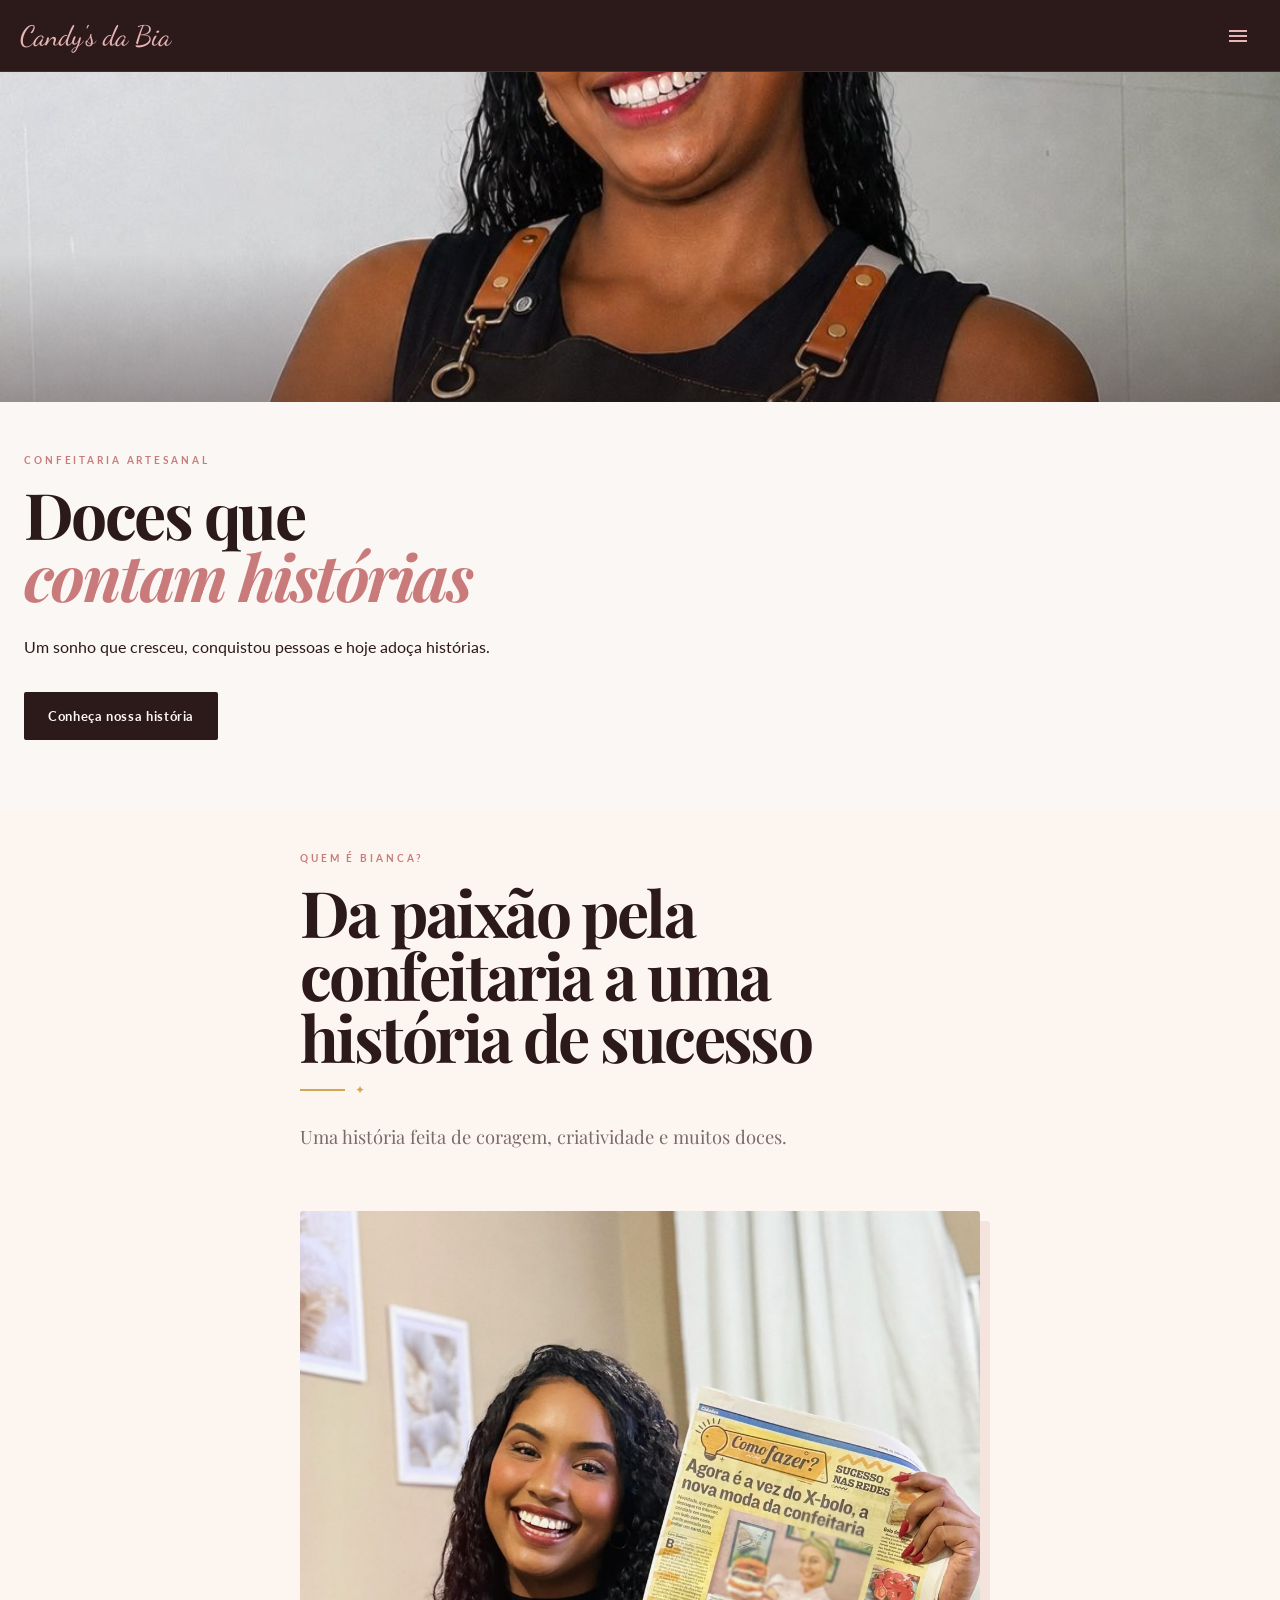
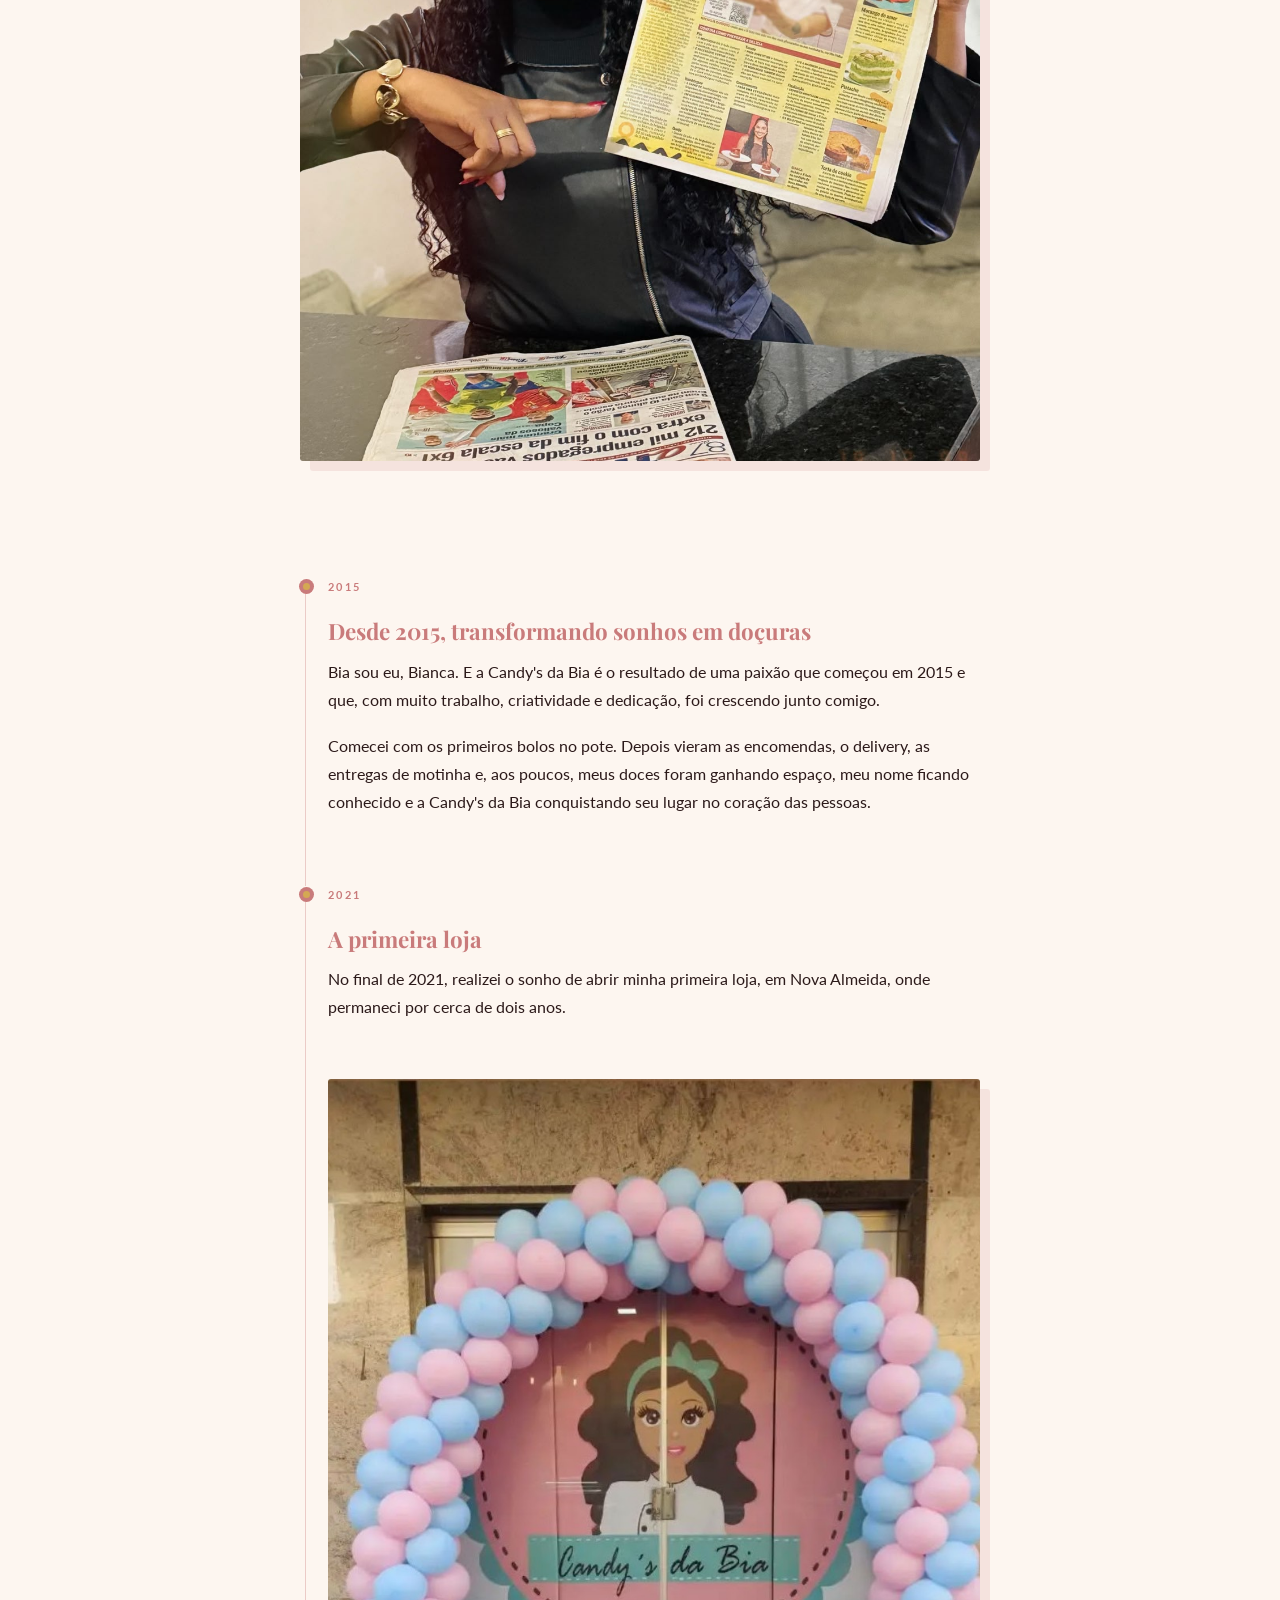
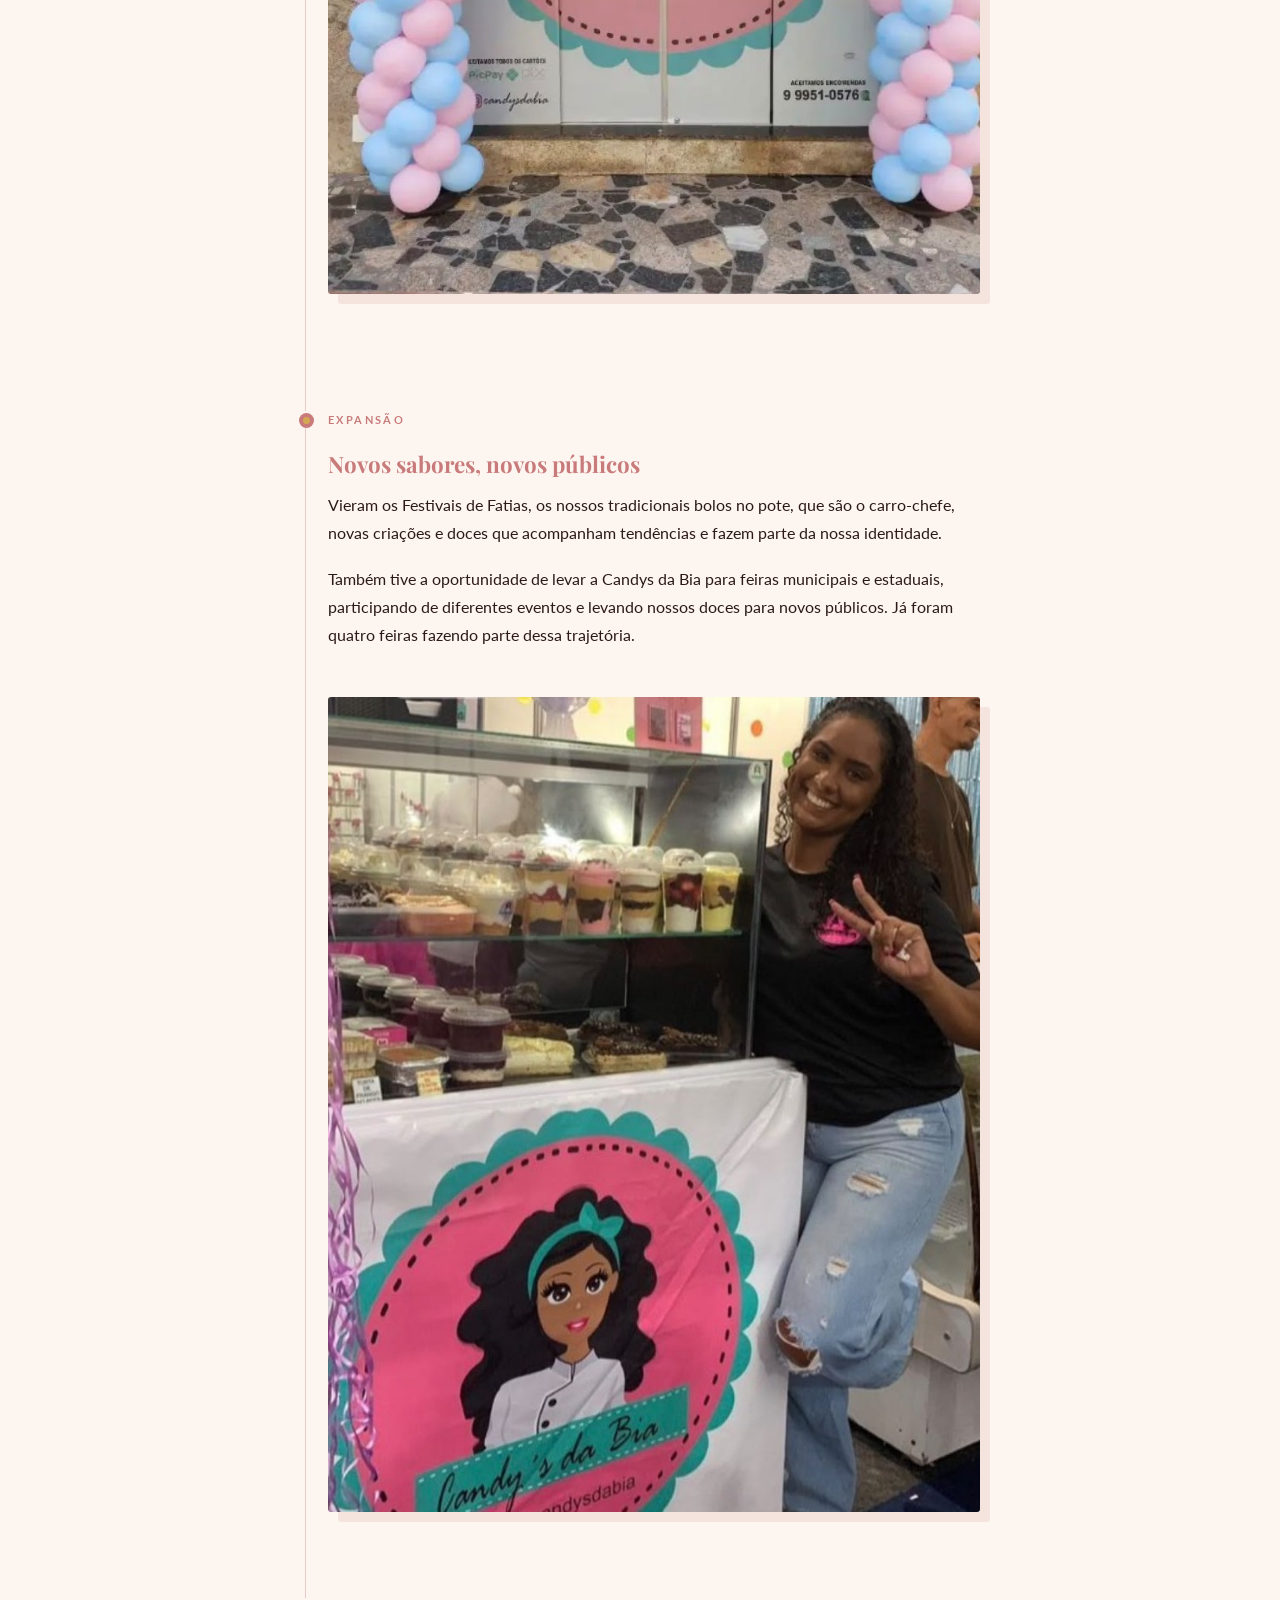
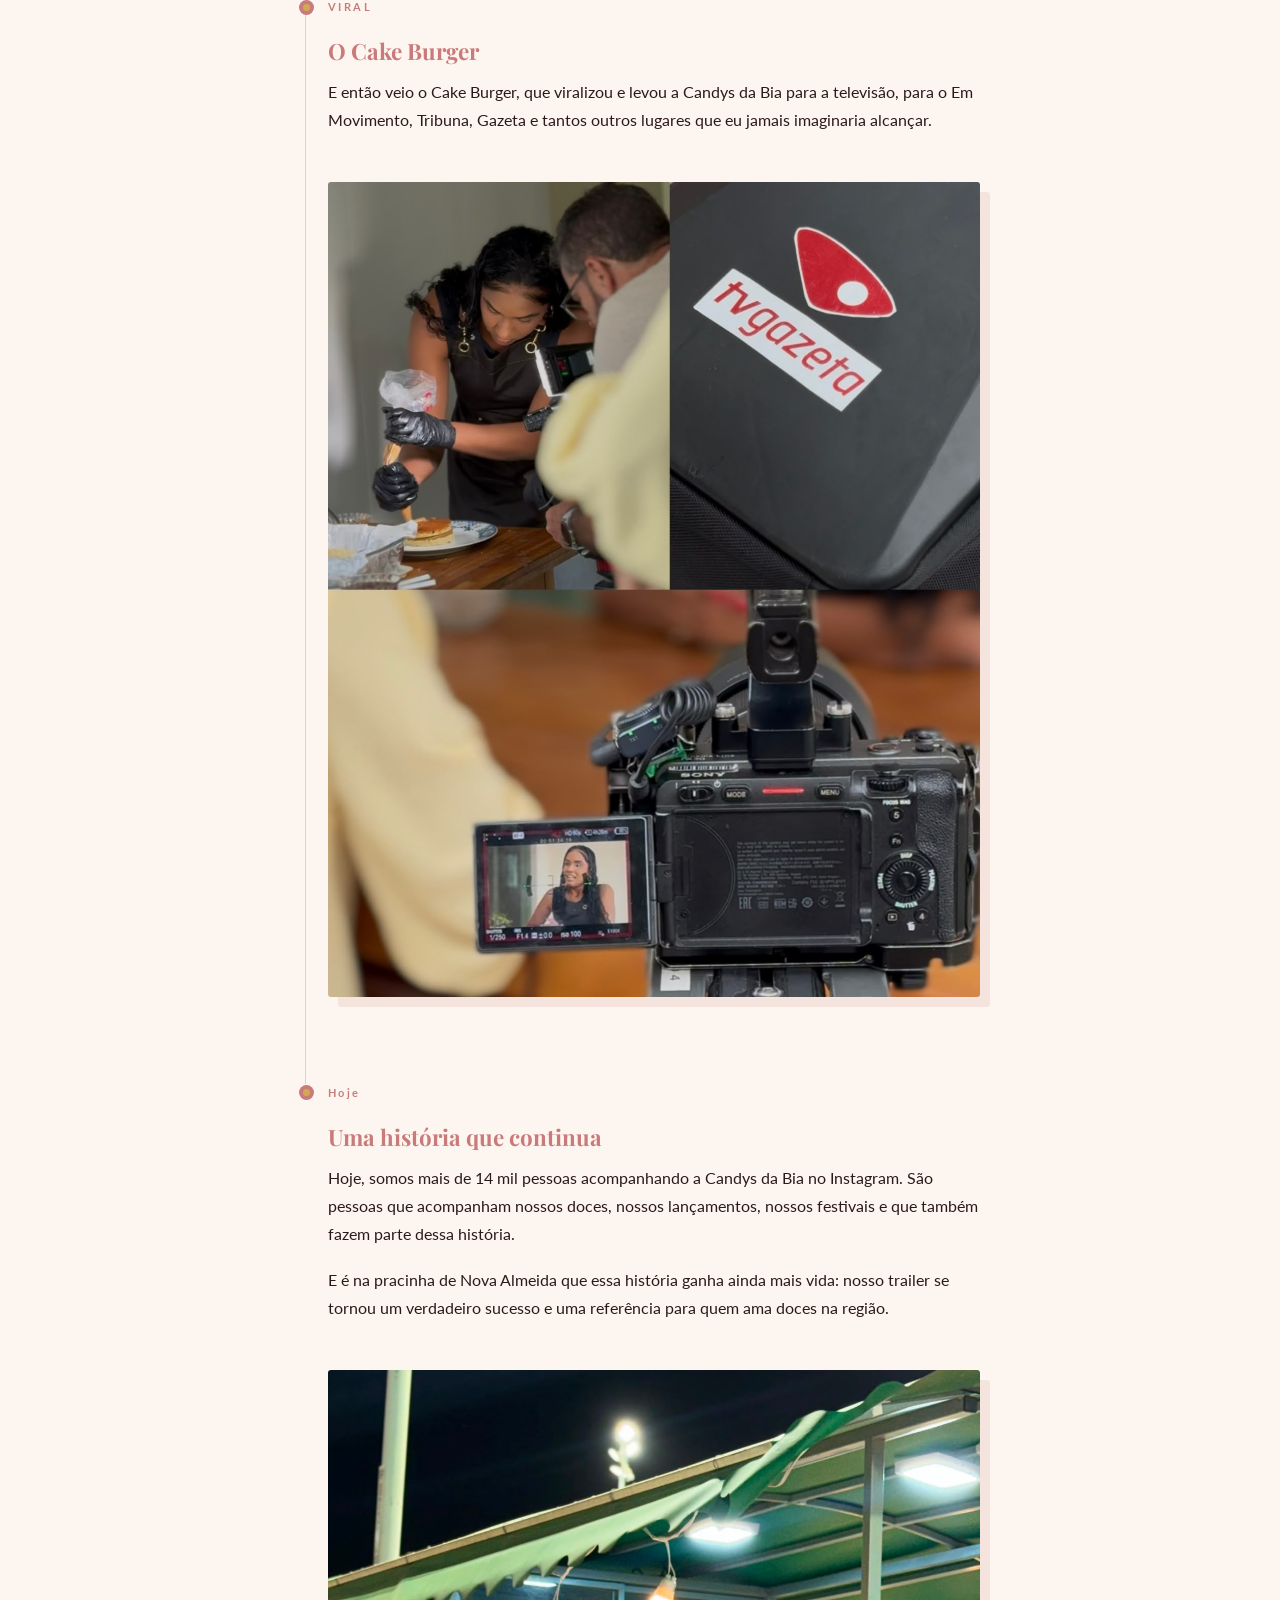
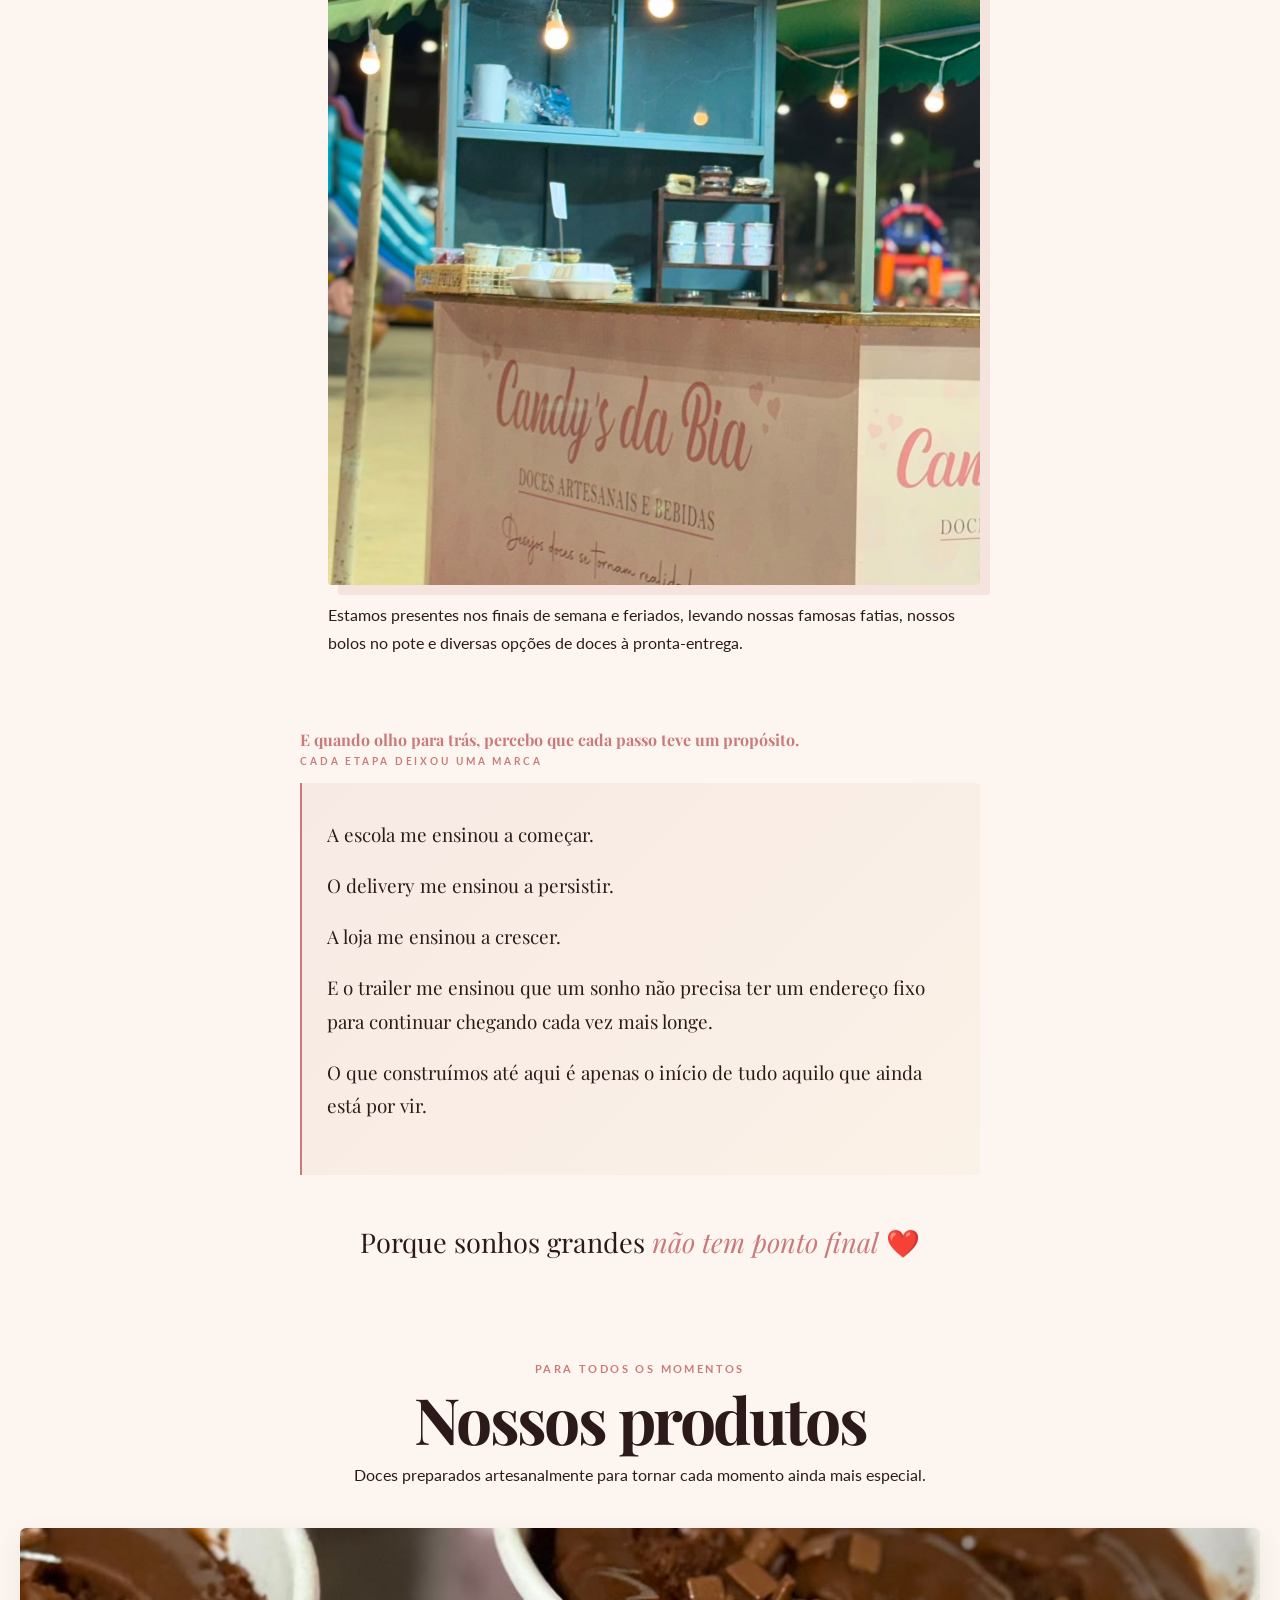
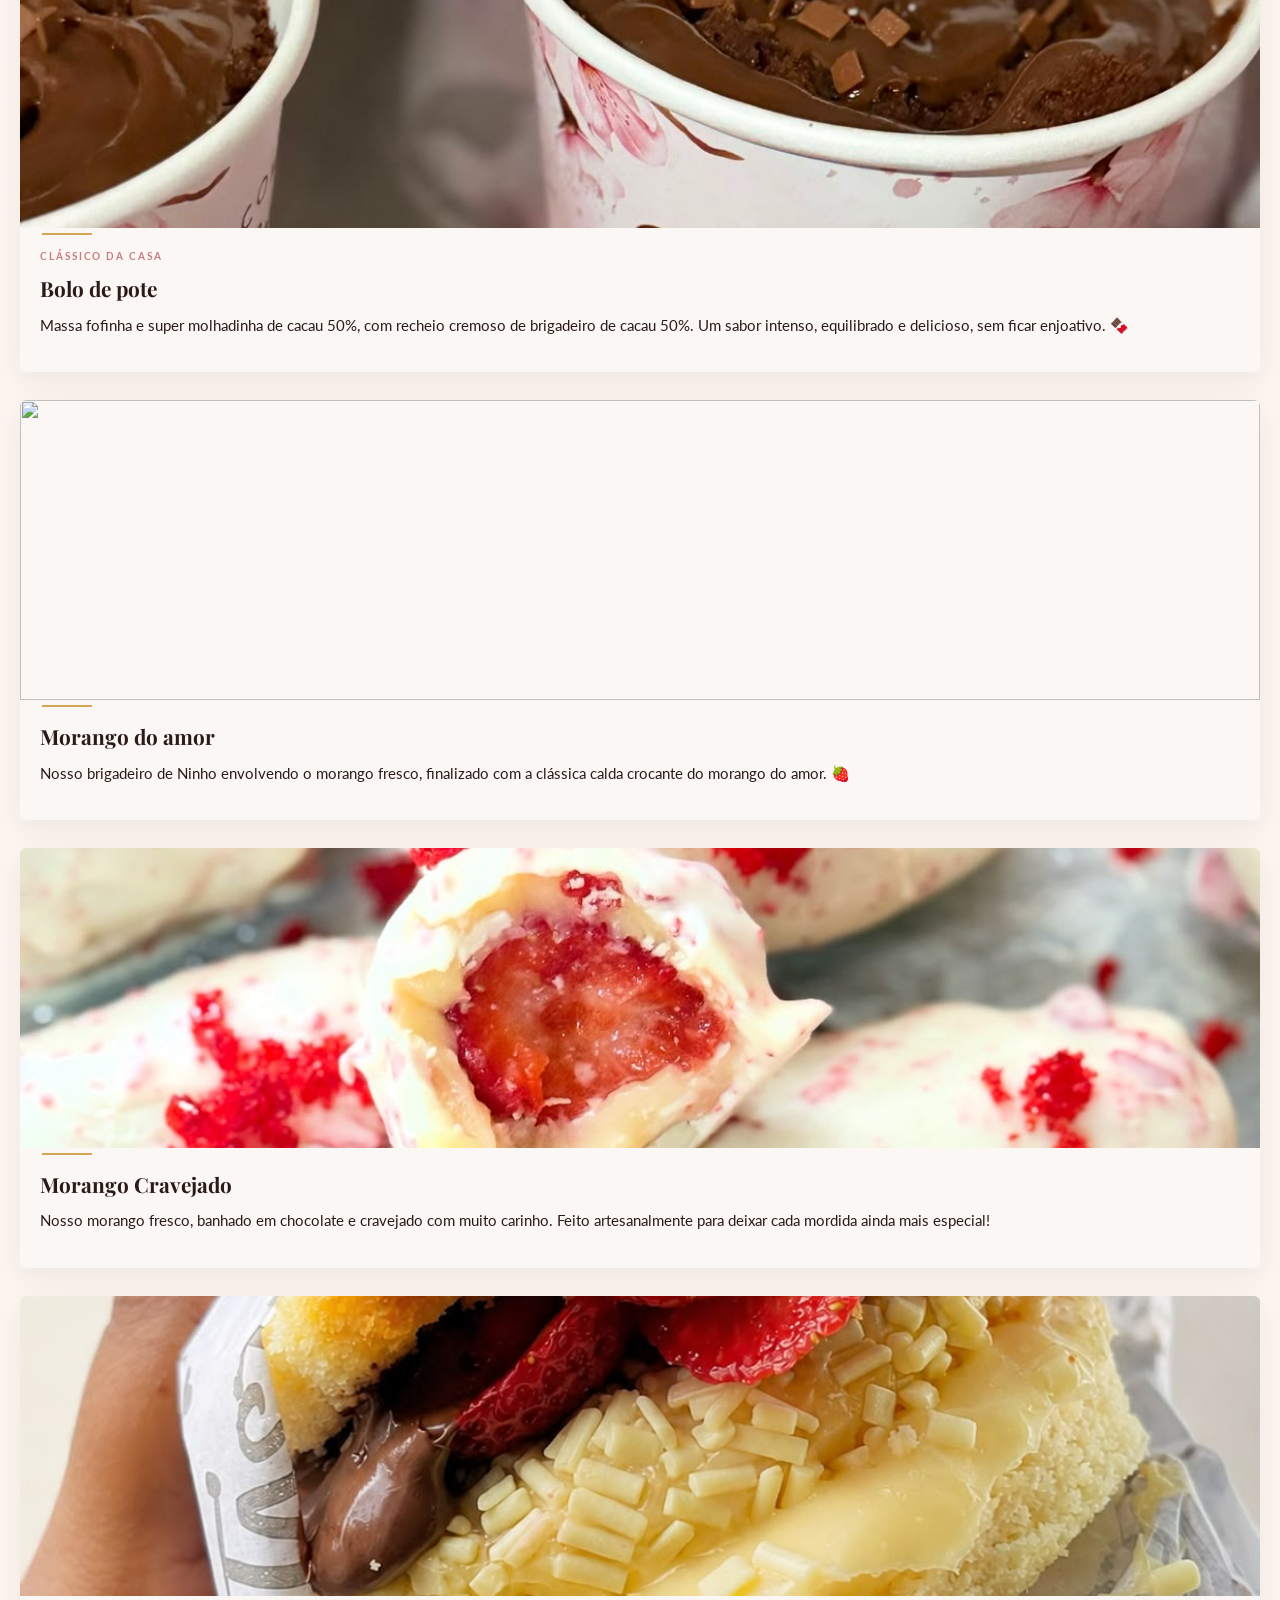
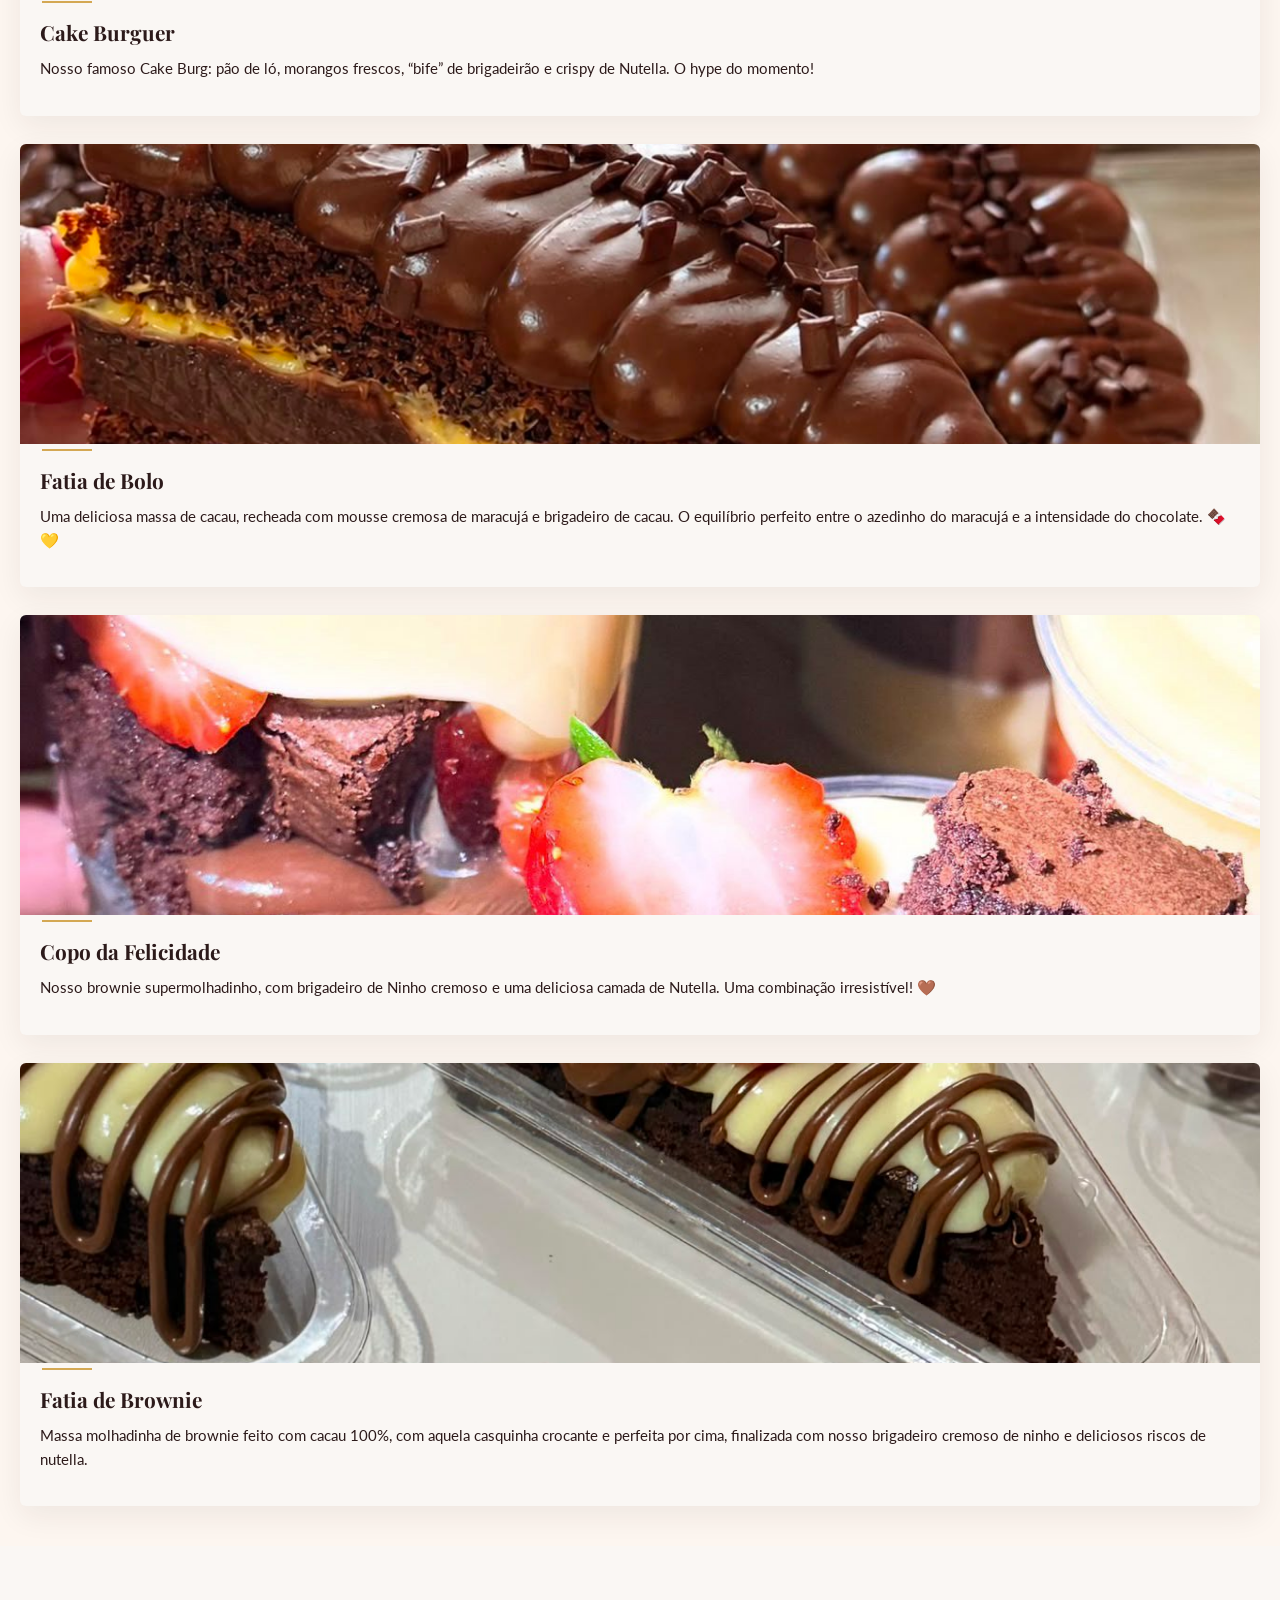
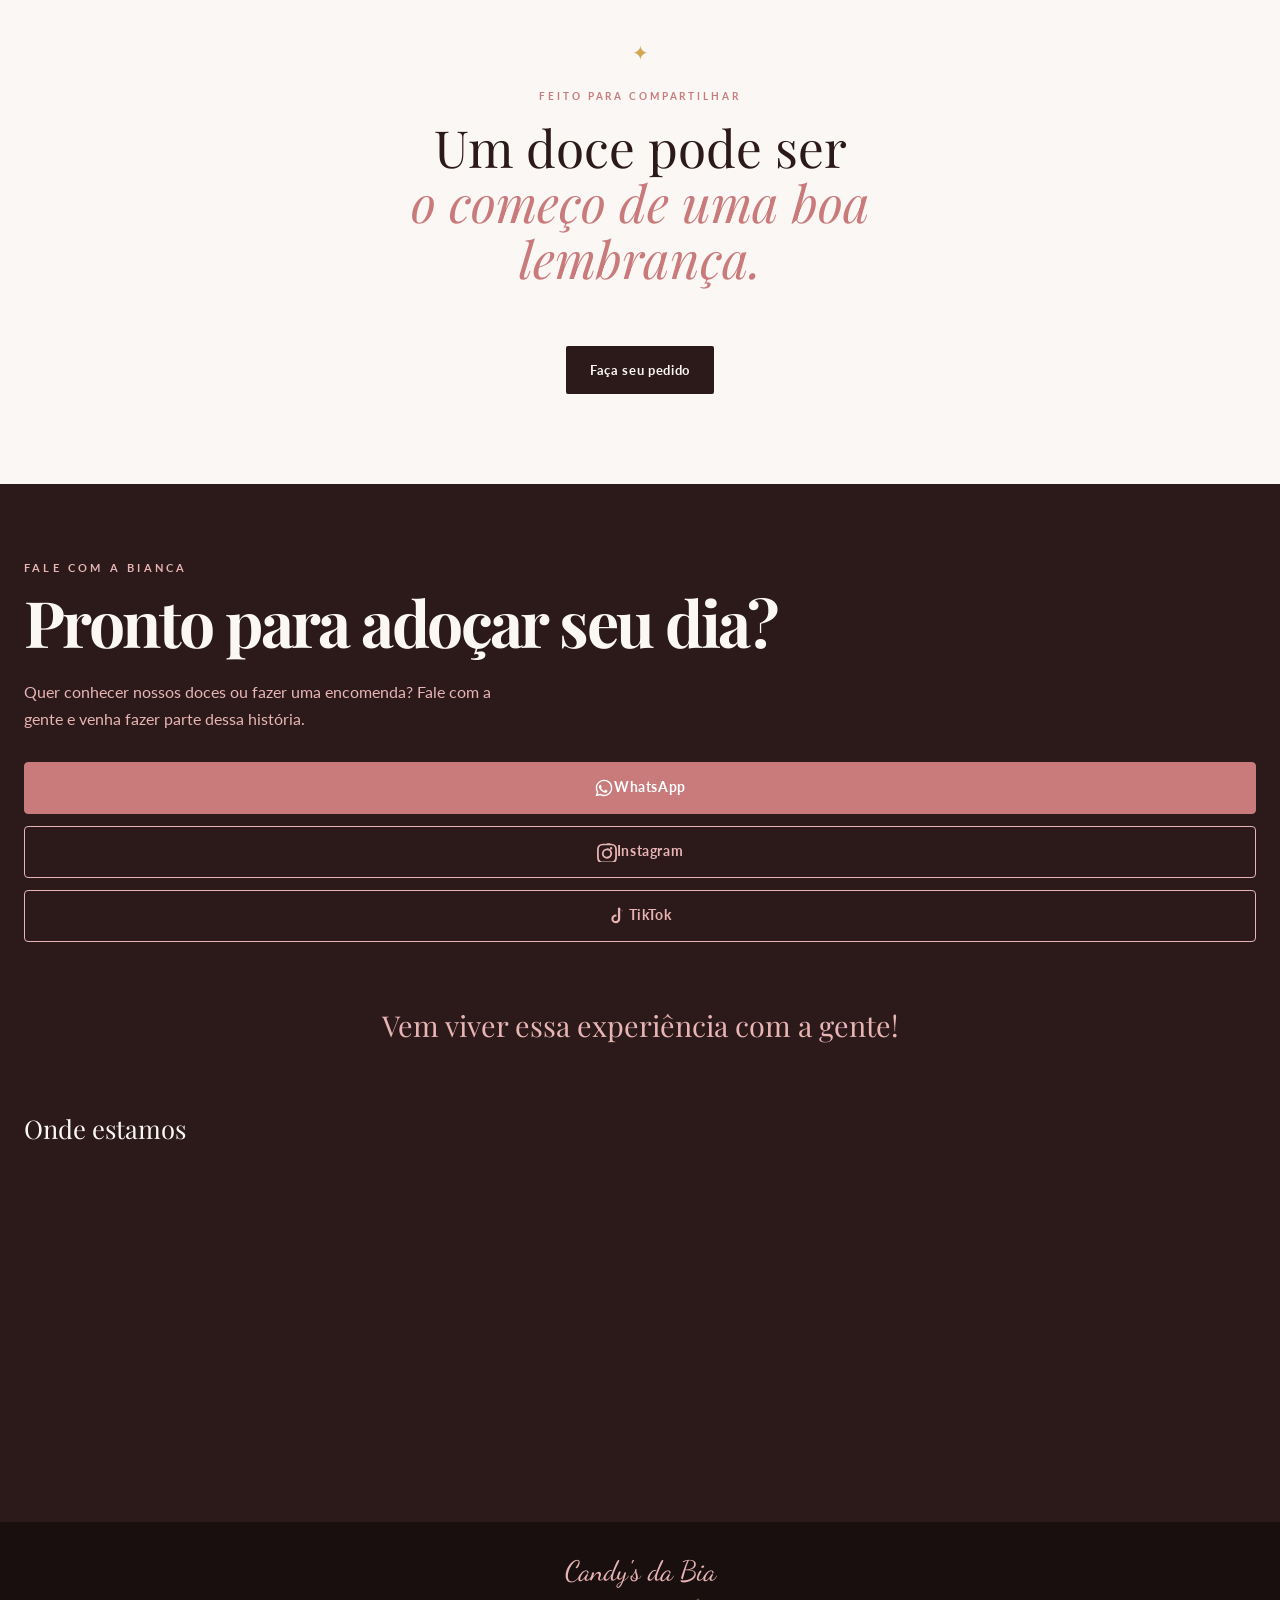
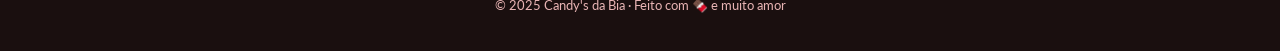
==== commit b3faad6a: "Atualização" ====
--- a/index.html
+++ b/index.html
@@ -133,21 +133,24 @@
                     <h3>O Cake Burger</h3>
 
                     <p>
-                E então veio o Cake Burger, que viralizou e levou a Candys da Bia para a televisão, para o Em Movimento, Tribuna, Gazeta e tantos outros lugares que eu jamais imaginaria alcançar.
-            </p>
-
-                <img src="Imagens/BiancaJornal2.jpeg" class="BiancaJornal" alt="Reportagem Bianca">
-                </div>
-            </article>
-            
-            
-            
-
-            
-
-             
-
-                <p>
+                        E então veio o Cake Burger, que viralizou e levou a Candys da Bia para a televisão, para o Em Movimento, Tribuna, Gazeta e tantos outros lugares que eu jamais imaginaria alcançar.
+                    </p>
+                    <img src="Imagens/BiancaJornal2.jpeg" class="BiancaJornal" alt="Reportagem Bianca">
+                </div>
+            </article>
+
+            <article class="historia-item">
+
+                <div class="historia-marcador">
+                    <span>Hoje</span>
+                </div>
+
+                <div class="historia-conteudo">
+                    <h3>
+                        Uma história que continua
+                    </h3>
+
+                    <p>
                     Hoje, somos mais de 14 mil pessoas acompanhando a Candys da Bia no Instagram. São pessoas que acompanham nossos doces, nossos lançamentos, nossos festivais e que também fazem parte dessa história.
                 </p>
 
@@ -158,9 +161,13 @@
                 <img src="Imagens/carrinhoBianca.jpeg" alt="" class="BiancaJornal">
 
                 <p>
-                    Estamos presentes nos finais de semana e feriados, levando nossas famosas fatias, nossos bolos no pote e diversas opções de doces à pronta-entrega. É ali que realizamos nossos Festivais de Fatias, que já conquistaram o público e fazem nossos clientes formarem filas para provar nossas criações. Quem prova, se apaixona, volta e ainda traz alguém para conhecer. 
+                    Estamos presentes nos finais de semana e feriados, levando nossas famosas fatias, nossos bolos no pote e diversas opções de doces à pronta-entrega.
                 </p>
 
+
+                </div>
+            </article>
+            
                 <h4>E quando olho para trás, percebo que cada passo teve um propósito.</h4>
 
                 <span class="hero-eyebrow">CADA ETAPA DEIXOU UMA MARCA</span>
@@ -178,15 +185,19 @@
                     <p>
                         E o trailer me ensinou que um sonho não precisa ter um endereço fixo para continuar chegando cada vez mais longe.
                     </p>
+                    <p>
+                        O que construímos até aqui é apenas o início de tudo aquilo que ainda está por vir.
+
+                    </p>
                 </div>
 
                 <div class="fechamento-historia">
-                    <p>
+                    <!-- <p>
                         Hoje, a Candy's da Bia é feita de doces, mas também de sonhos, criatividade, pessoas e histórias.
-                    </p>
+                    </p> -->
+                    
                     <strong>
-                        
-                        E o melhor capítulo? <em>Ainda vamos escrever.</em> ❤️
+                        Porque sonhos grandes <em>não tem ponto final</em> ❤️
                     </strong>
                 </div>
             
@@ -263,14 +274,16 @@
                 <img src="Imagens/fatiaMorango.jpeg" alt="">
 
                 <div class="info-produto">
-                    <h3>Fatia de Bolo</h3>
-                    <p>Massa de chocolate macia, recheio cremoso
-    e aquela combinação perfeita para acompanhar
-    qualquer momento do dia.</p>
-                    
+                    <h3>Fatia de Brownie</h3>
+                    <p>Massa molhadinha de brownie feito com cacau 100%, com aquela casquinha crocante e perfeita por cima, finalizada com nosso brigadeiro cremoso de ninho e deliciosos riscos de nutella.
+                </p>
                 </div>
             </article>
        </div>
+
+     <!-- Produtos especiais: fatia de cookie, torta,  -->
+
+
 
        <div class="produtos-pascoa">
 
--- a/MobileFirst.css
+++ b/MobileFirst.css
@@ -2,11 +2,18 @@
             --rosa:      #C97B7B;
             --rosa-claro: #E8B4B4;
             --creme:     #FDF6F0;
-            --chocolate: #2C1A1A;
+            --chocolate: #2C1A1A; 
             --dourado:   #D4A853;
             --off-white: #FAF7F4;
             --cinza:     #7A6A6A;
             --marrom: #1A0F0F;
+
+            --espaco-xs: 8px;
+            --espaco-sm: 16px;
+            --espaco-md: 24px;
+            --espaco-lg: 48px;
+            --espaco-xl: 80px;
+            --espaco-xxl: 120px;
             
         }
         
@@ -44,13 +51,16 @@
 }
 
 header {
-    background-color: rgba(44, 26, 26, 0.96);
-    backdrop-filter: blur(10px);
-    border-bottom: 1px solid rgba(232, 180, 180, 0.12);
+    height: 72px;
+    padding: 0 20px;
     display: flex;
     align-items: center;
     justify-content: space-between;
-    padding: 16px 20px;
+
+    background-color: var(--chocolate);
+    border-bottom: 1px solid rgba(232, 180, 180, 0.12);
+    backdrop-filter: blur(10px);
+    
     position: sticky;
     top: 0;
     z-index: 100;
@@ -84,6 +94,7 @@
     left: 0;
     width: 100%;
     background-color: var(--chocolate);
+    
     padding: 10px 20px 25px;
     opacity: 0;
     visibility: hidden;
@@ -117,6 +128,7 @@
 #hero {
     display: flex;
     flex-direction: column;
+    
 }
 
 .introducao {
@@ -147,13 +159,6 @@
     object-position: center;
 }
 
-.BiancaJornal{
-    
-    width: 100%;
-    height: 100%;
-    object-fit: cover;
-    object-position: center;
-}
 
 .texto-Hero{
     padding: 50px 24px 70px;
@@ -170,7 +175,7 @@
 }
 
 .titulo {
-    font-family: 'Playfair Display';
+    font-family: 'Playfair Display', serif;
     font-size: clamp(2.3rem, 10vw, 4rem);
     line-height: 0.98;
     letter-spacing: -0.04em;
@@ -211,16 +216,20 @@
 }
 
 .BiancaJornal {
+    width: 100%;
+    height: 100%;
+    
+    object-position: center;
     aspect-ratio: 4/5;
     object-fit: cover;
-    width: 100%;
+    
     margin: 40px 0;
     border-radius: 3px;
     box-shadow: 10px 10px 0 rgba(201, 123, 123, 0.15);
 }
 
 #sobre {
-    padding: 70px 24px;
+    padding: 40px 24px;
     background-color: var(--creme);
 }
 
@@ -250,20 +259,40 @@
 .historia-item {
     position: relative;
     margin: 70px 0;
+    padding-left: 28px;
+}
+
+.historia-item::before{
+    content: "";
+    position: absolute;
+    left: 5px;
+    top: 8px;
+    bottom: -70px;
+    width: 1px;
+    background-color: rgba(201, 123, 123, 0.35);
+}
+
+.historia-item:last-of-type::before{
+    display: none;
 }
 
 .historia-marcador {
+    position: relative;
     display: flex;
     align-items: center;
-    gap: 12px;
     margin-bottom: 18px;
 }
 
 .historia-marcador::before {
     content: "";
-    width: 32px;
-    height: 2px;
+    position: absolute;
+    left: -28px;
+    width: 7px;
+    height: 7px;
+    border-radius: 60%;
     background-color: var(--dourado);
+    border: 3px solid var(--rosa);
+    box-shadow: 0 0 0 1px var(--rosa);
 }
 
 .historia-marcador span {
@@ -282,13 +311,14 @@
     margin-bottom: 18px;
 }
 
+.historia-conteudo .BiancaJornal {
+    margin: 30px 0 10px;
+}
 .frases-historia {
-    margin: 50px 0;
+    margin: 0px 0;
     padding: 35px 25px;
     border-left: 2px solid var(--rosa);
     background: linear-gradient(135deg, rgba(201, 123, 123, 0.10), rgba(212, 168, 83, 0.06));
-
-    border-left: 2px solid var(--rosa);
     border-radius: 0 4px 4px 0;
 }
 
@@ -305,7 +335,7 @@
 
 .fechamento-historia {
     margin-top: 0px;
-    padding: 45px 10px;
+    padding: 20px 10px;
     text-align: center;
 }
 
@@ -522,7 +552,6 @@
     text-decoration: none;
     border: 1px solid var(--rosa-claro);
     color: var(--rosa-claro);
-    transition: 0.3s;
     border-radius: 4px;
     font-weight: bold;
     font-size: 0.85rem;
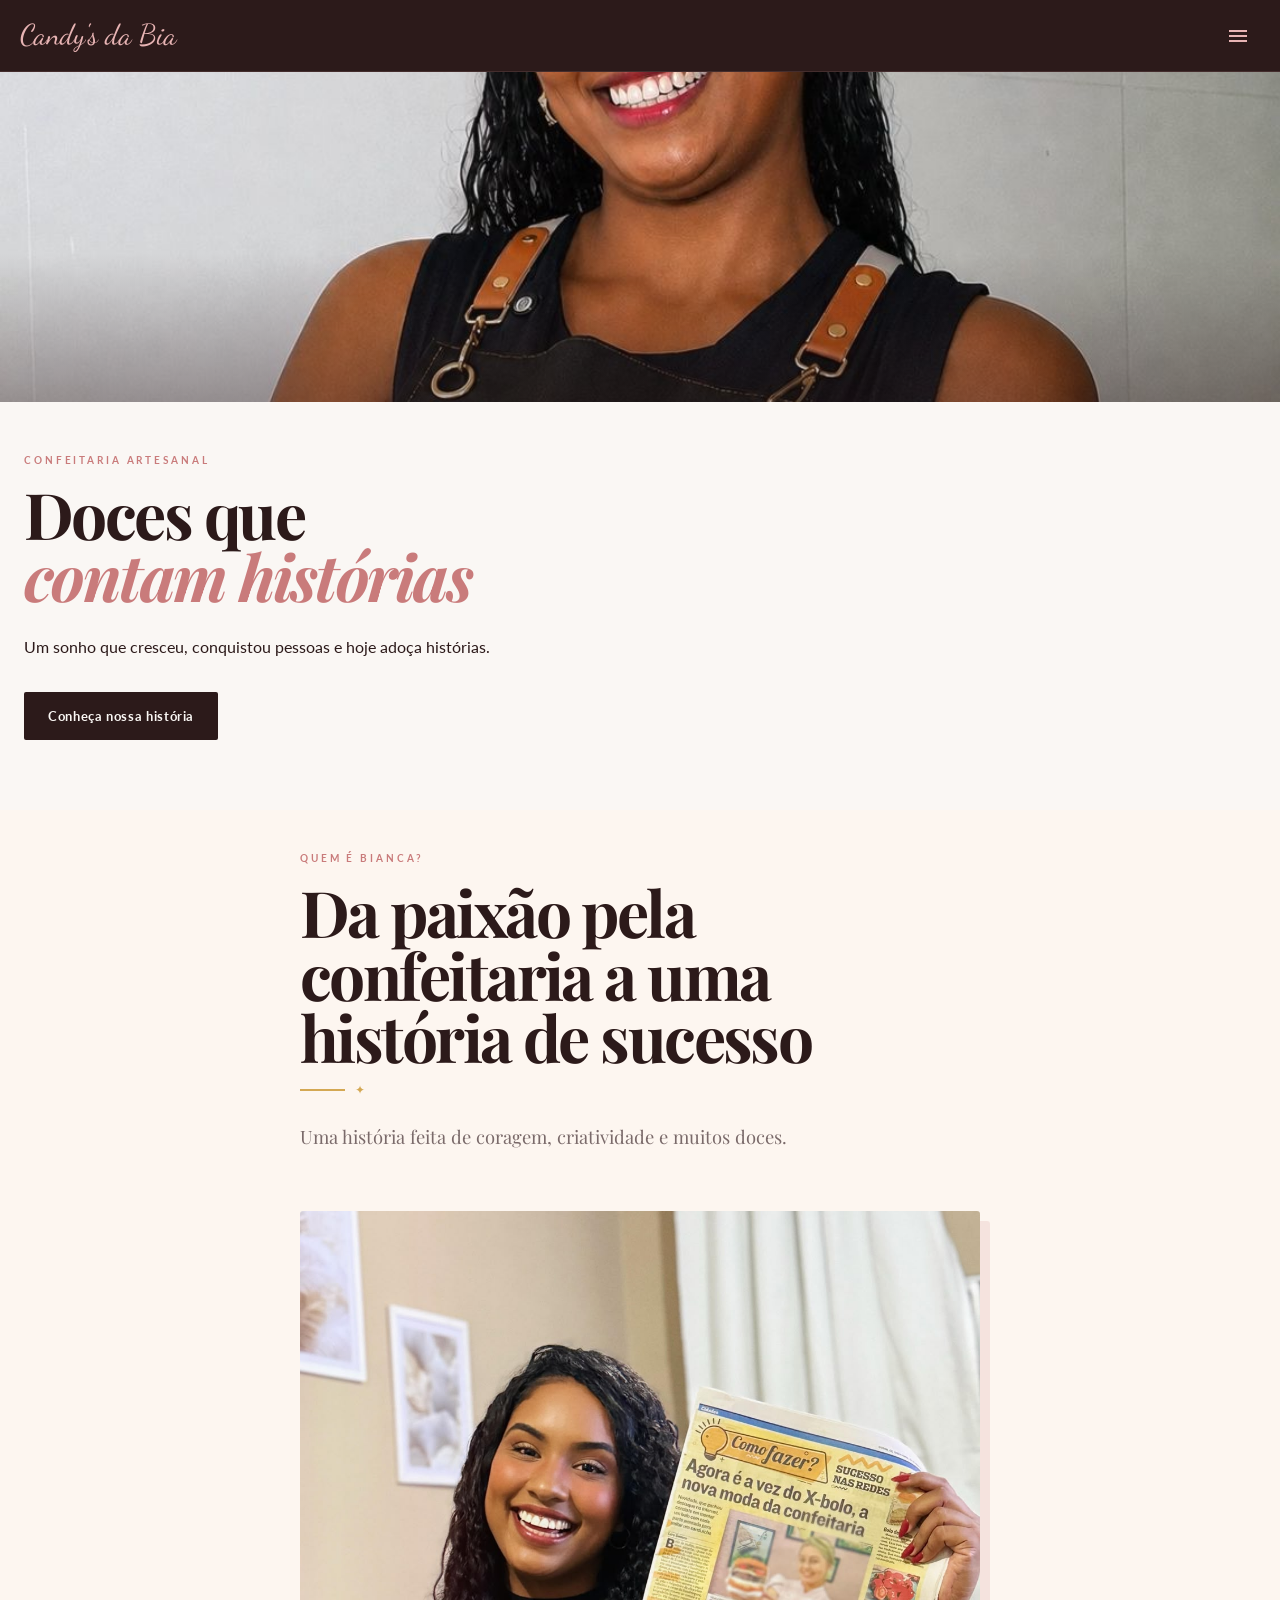
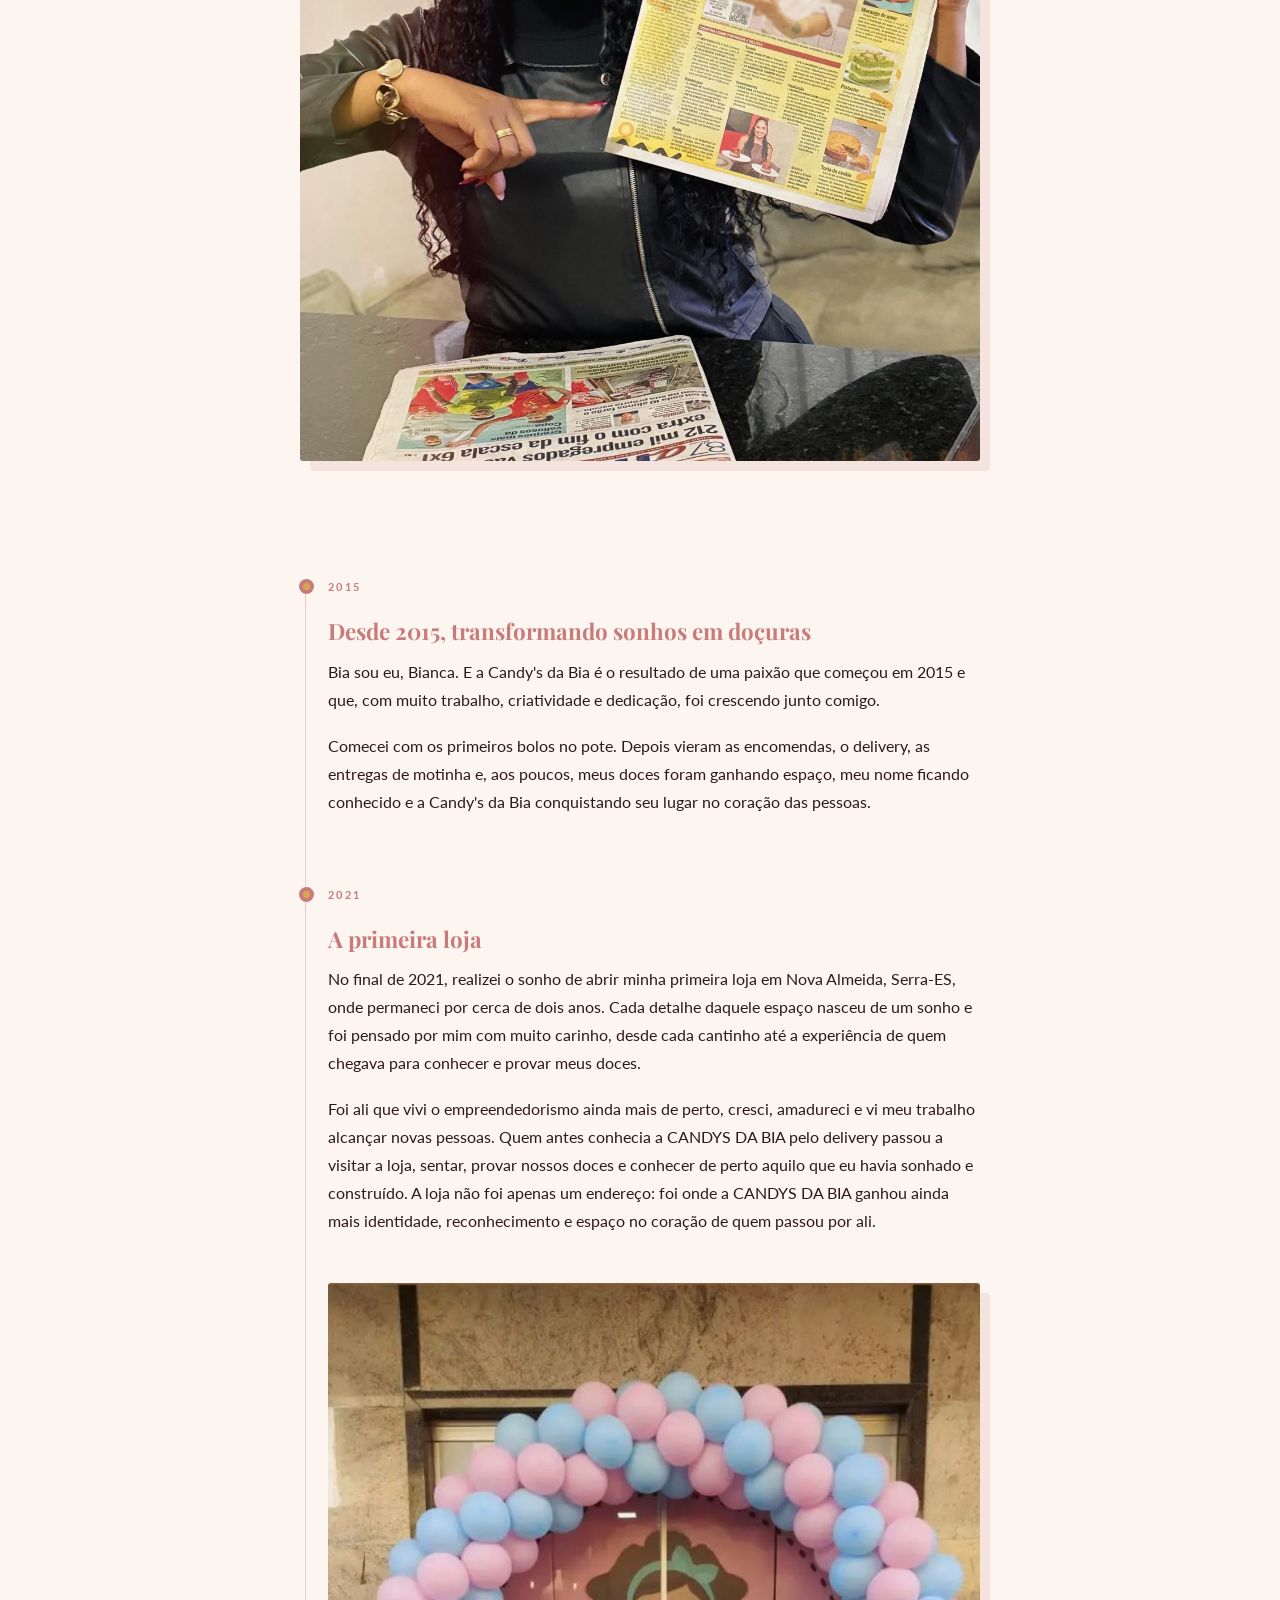
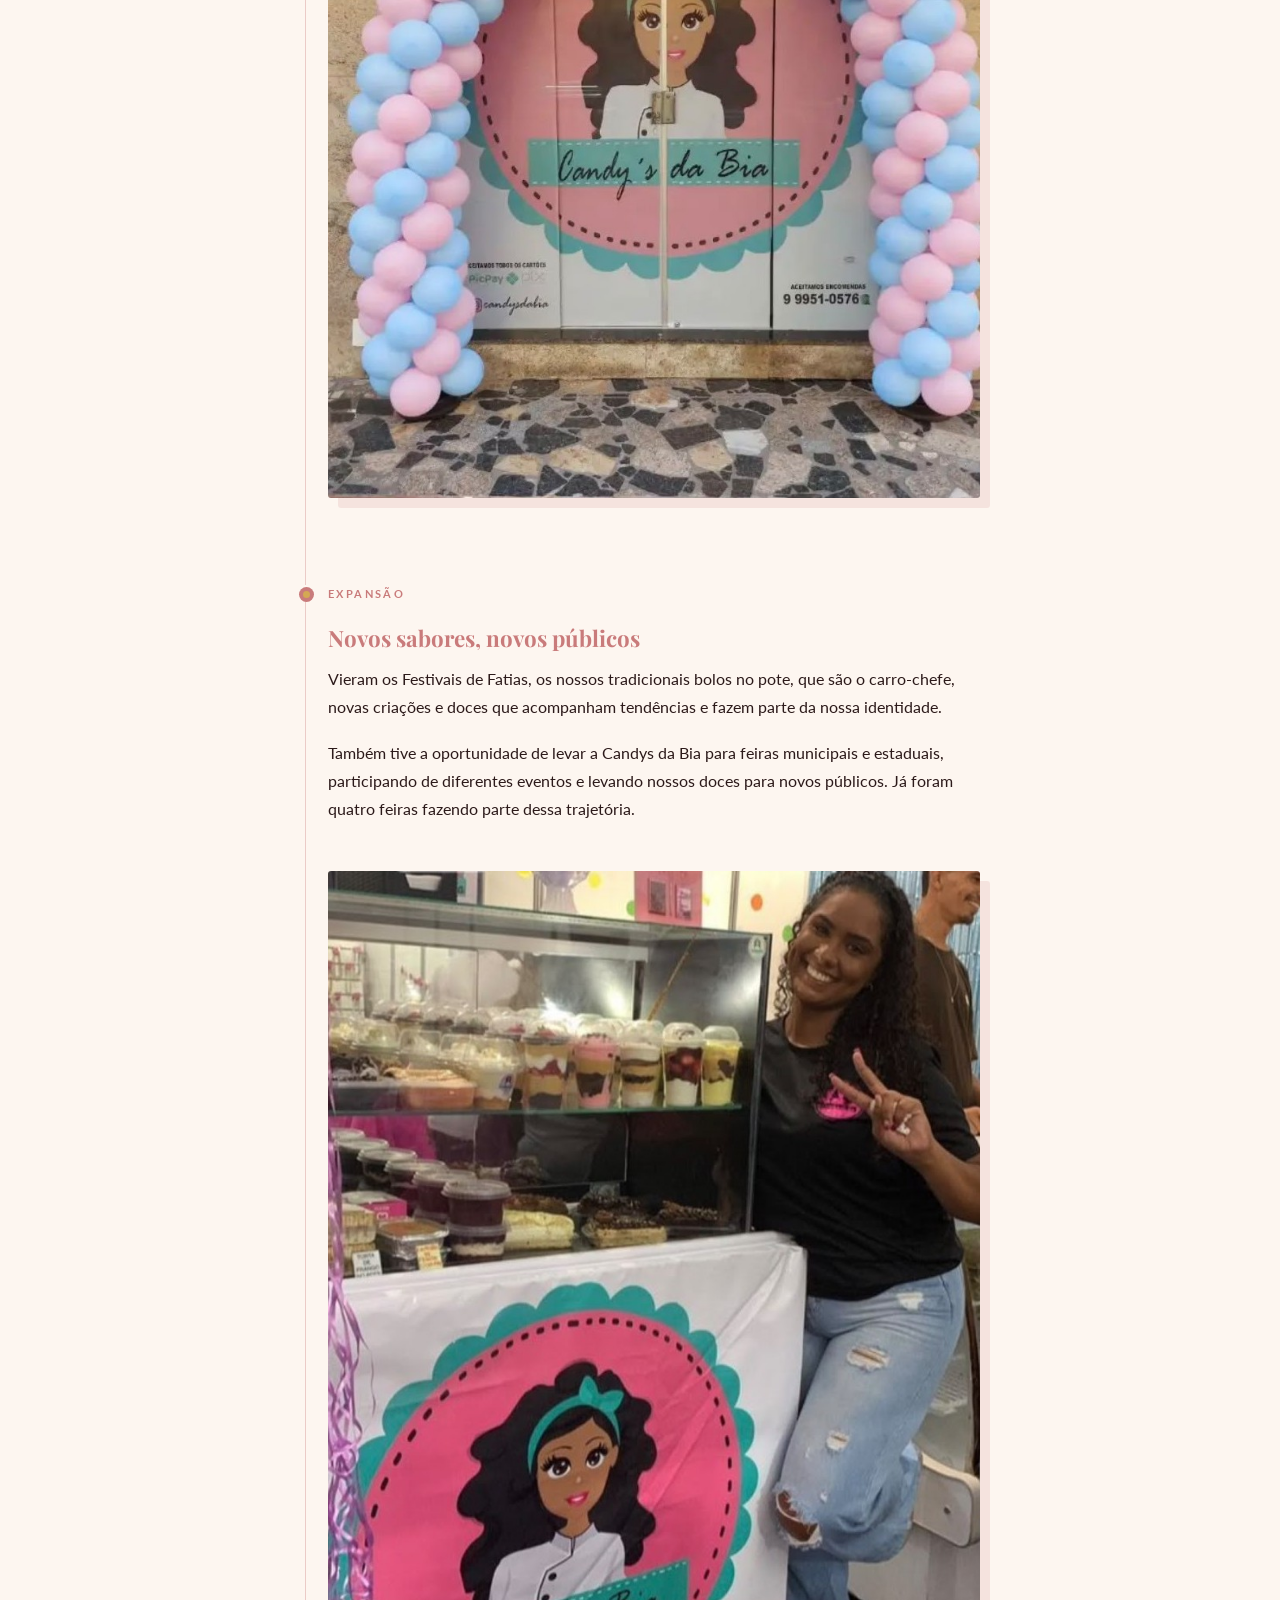
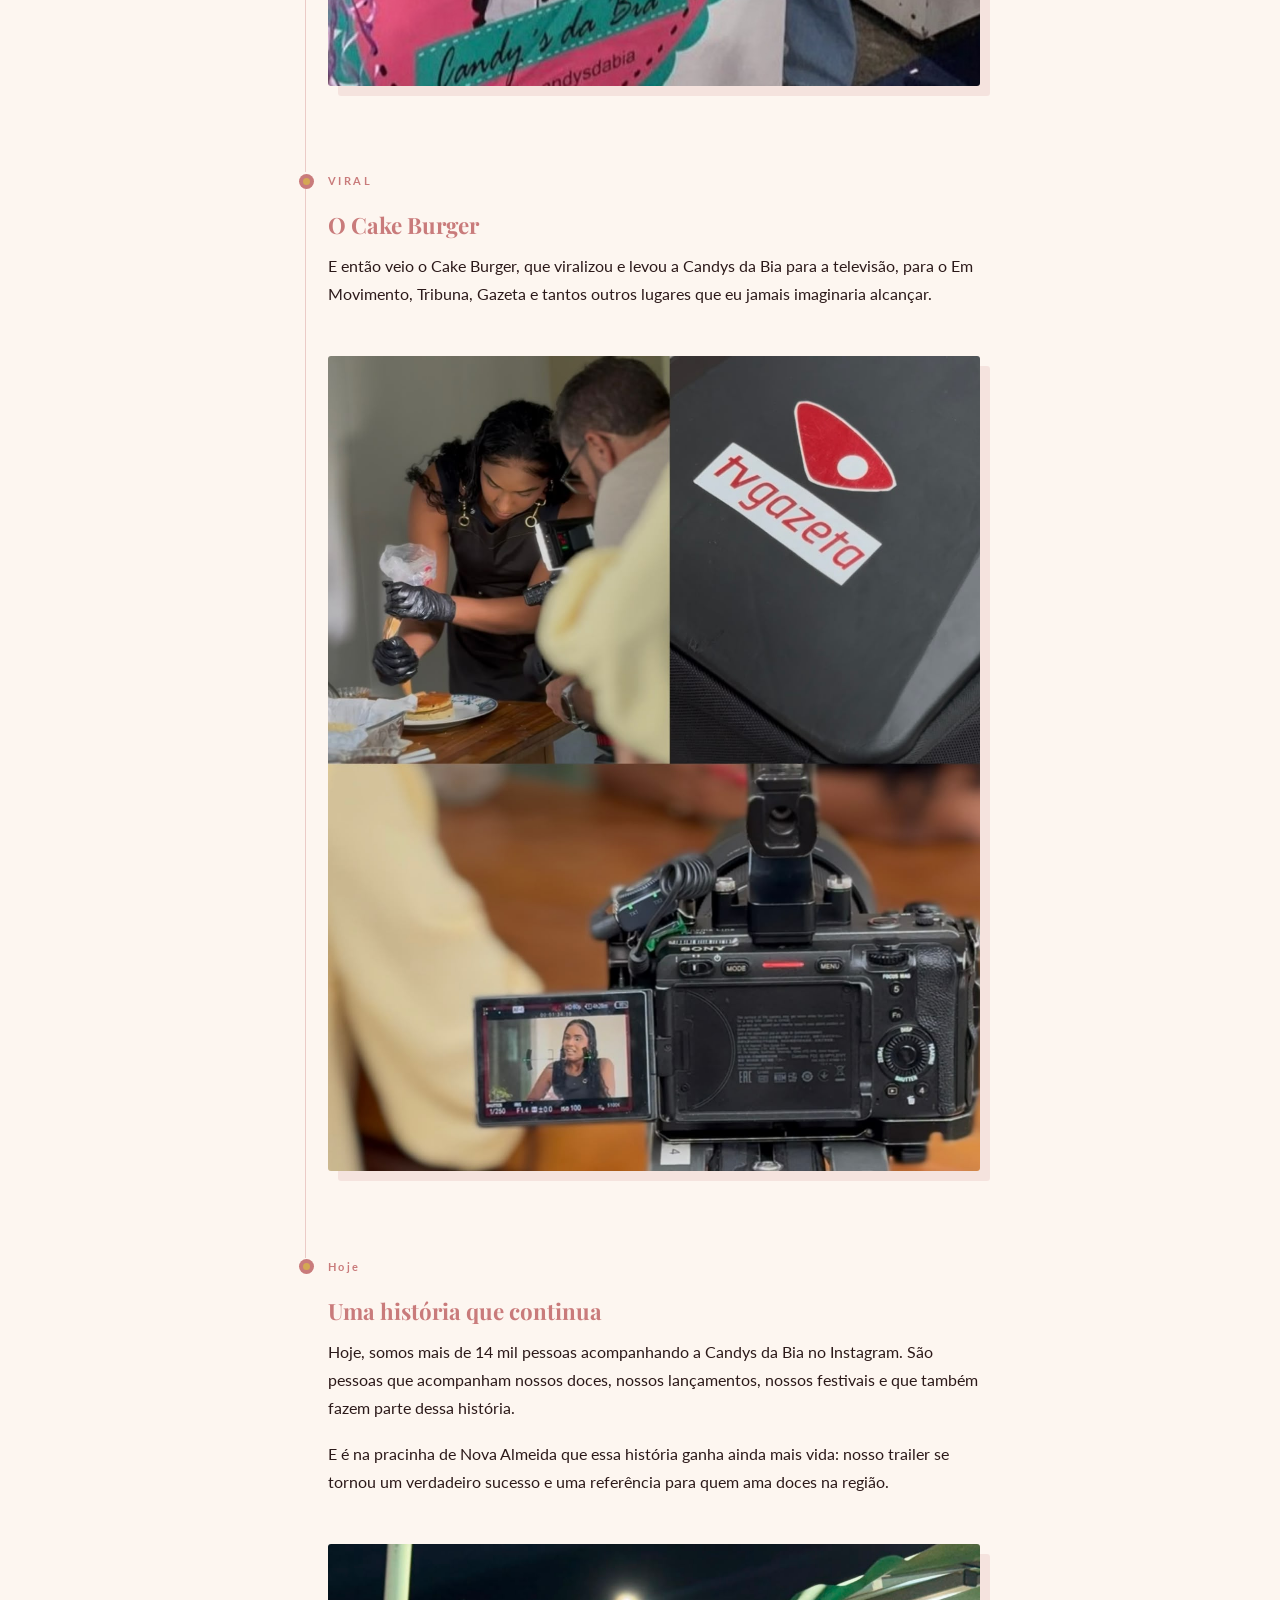
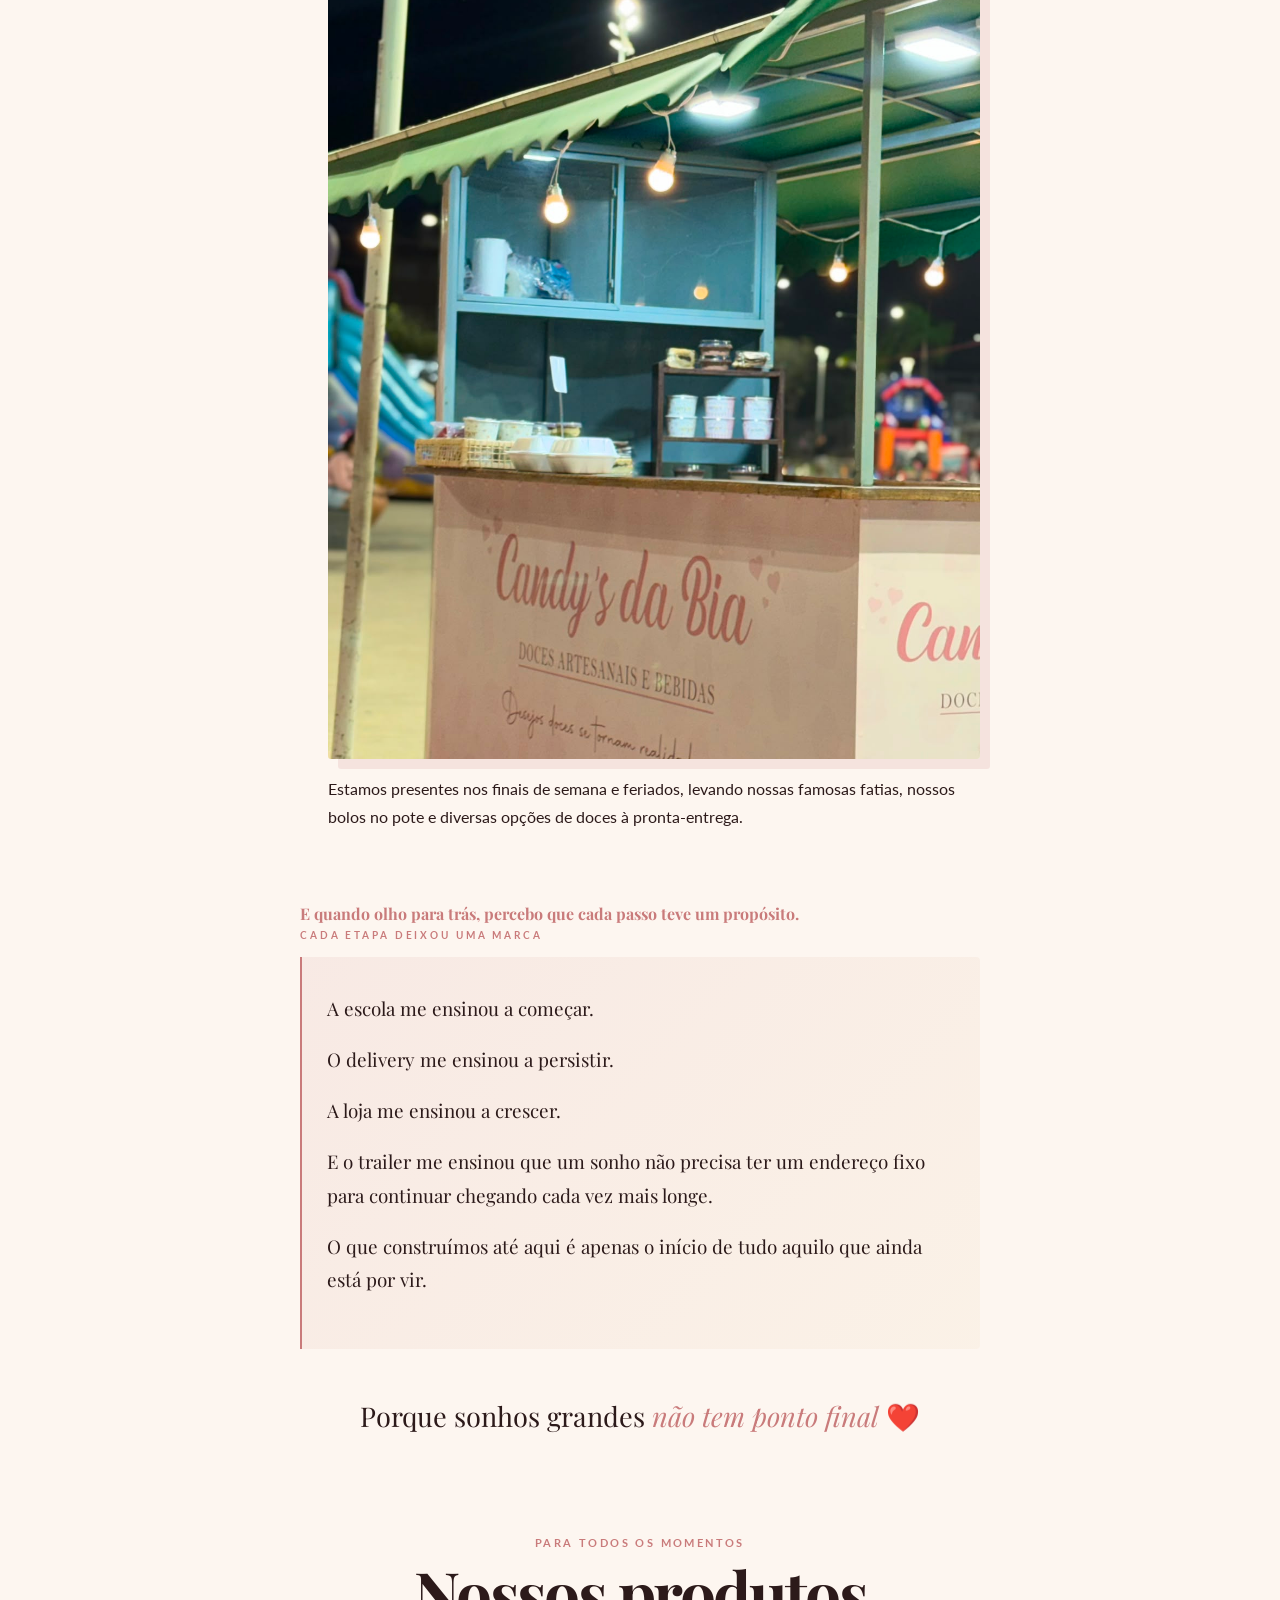
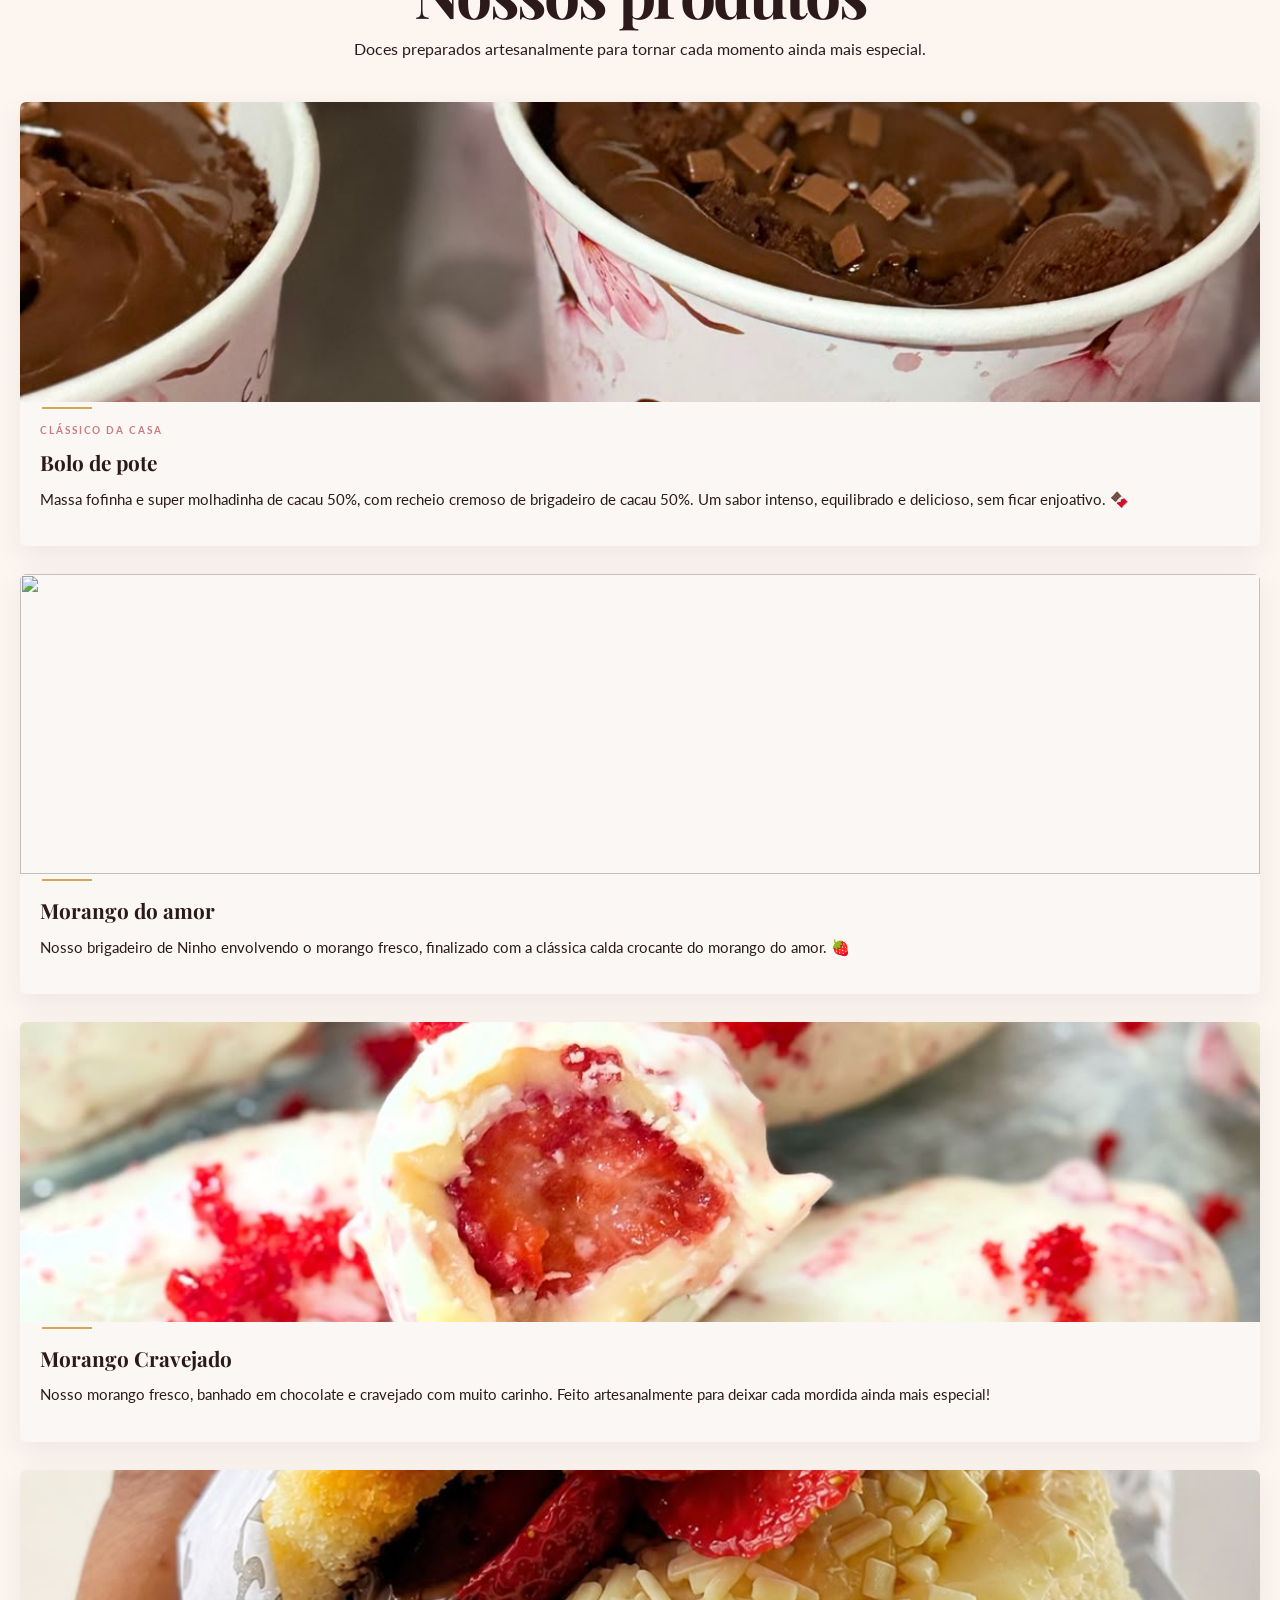
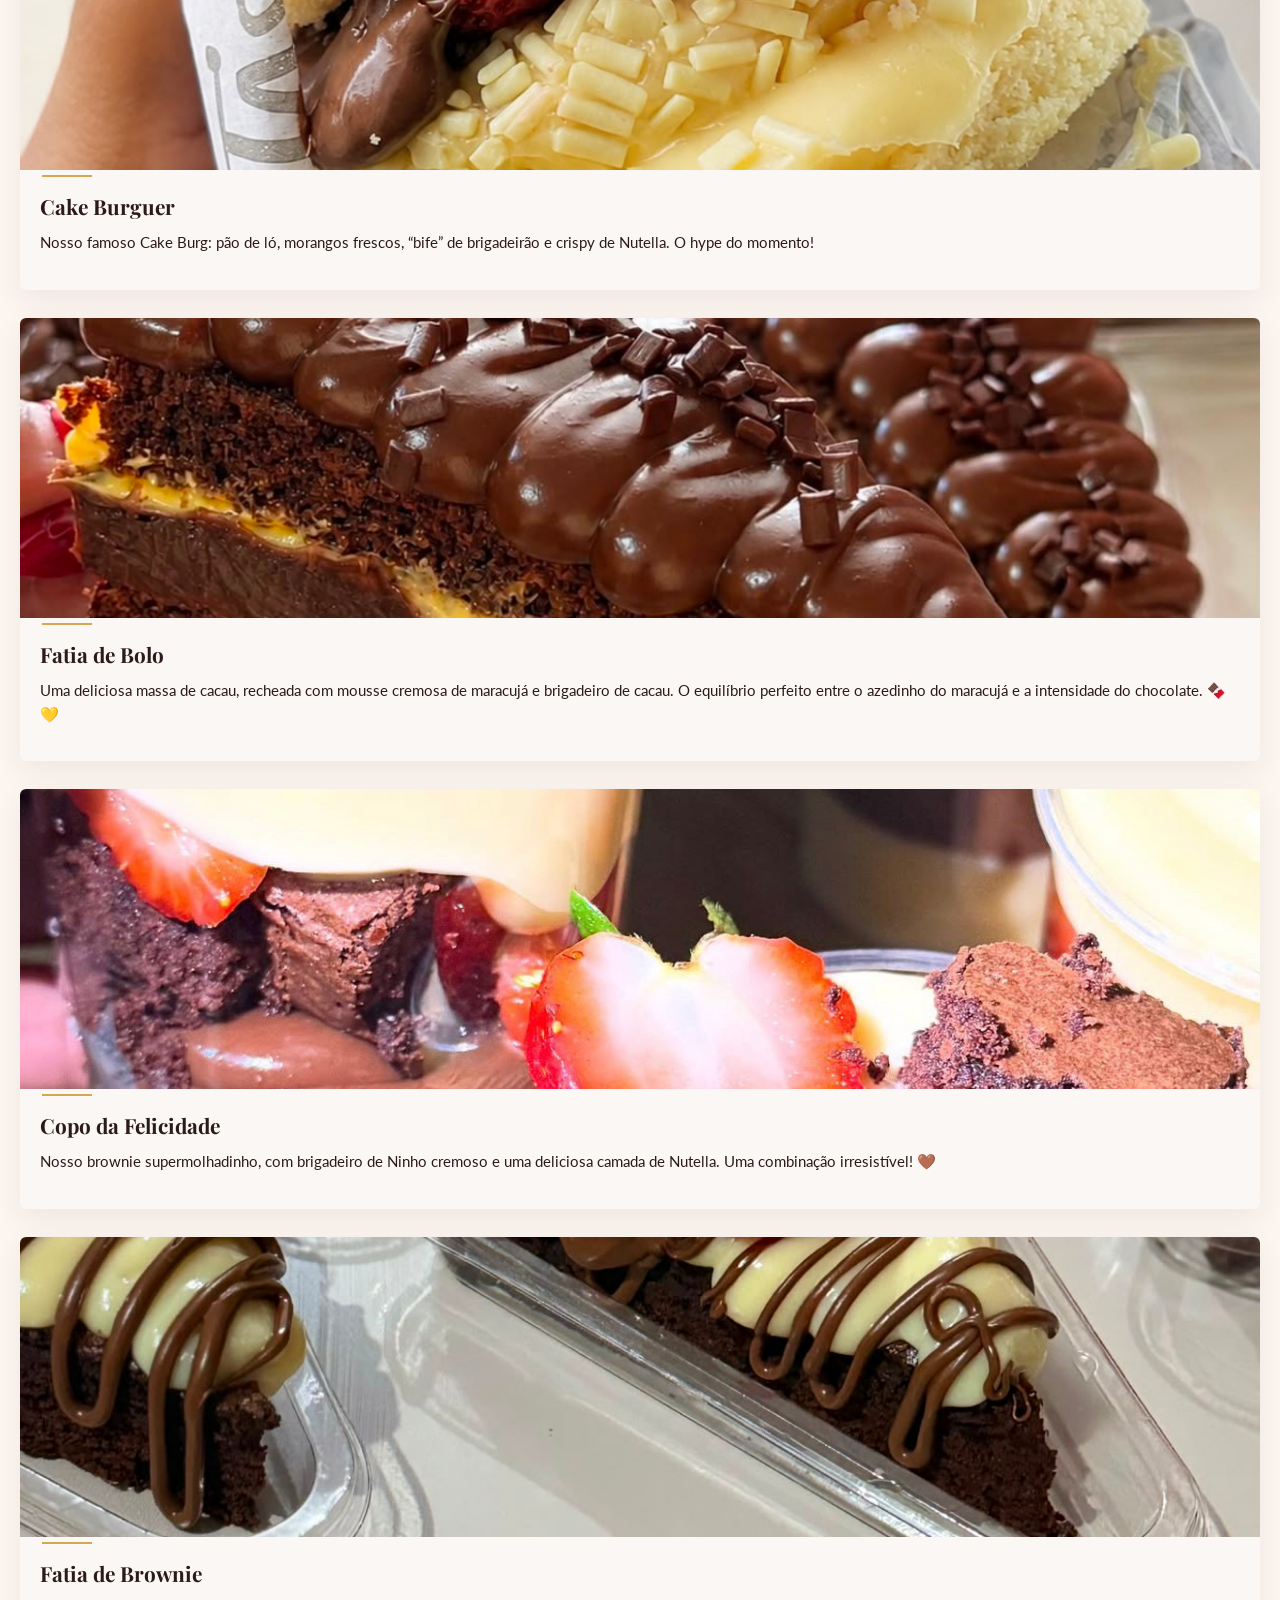
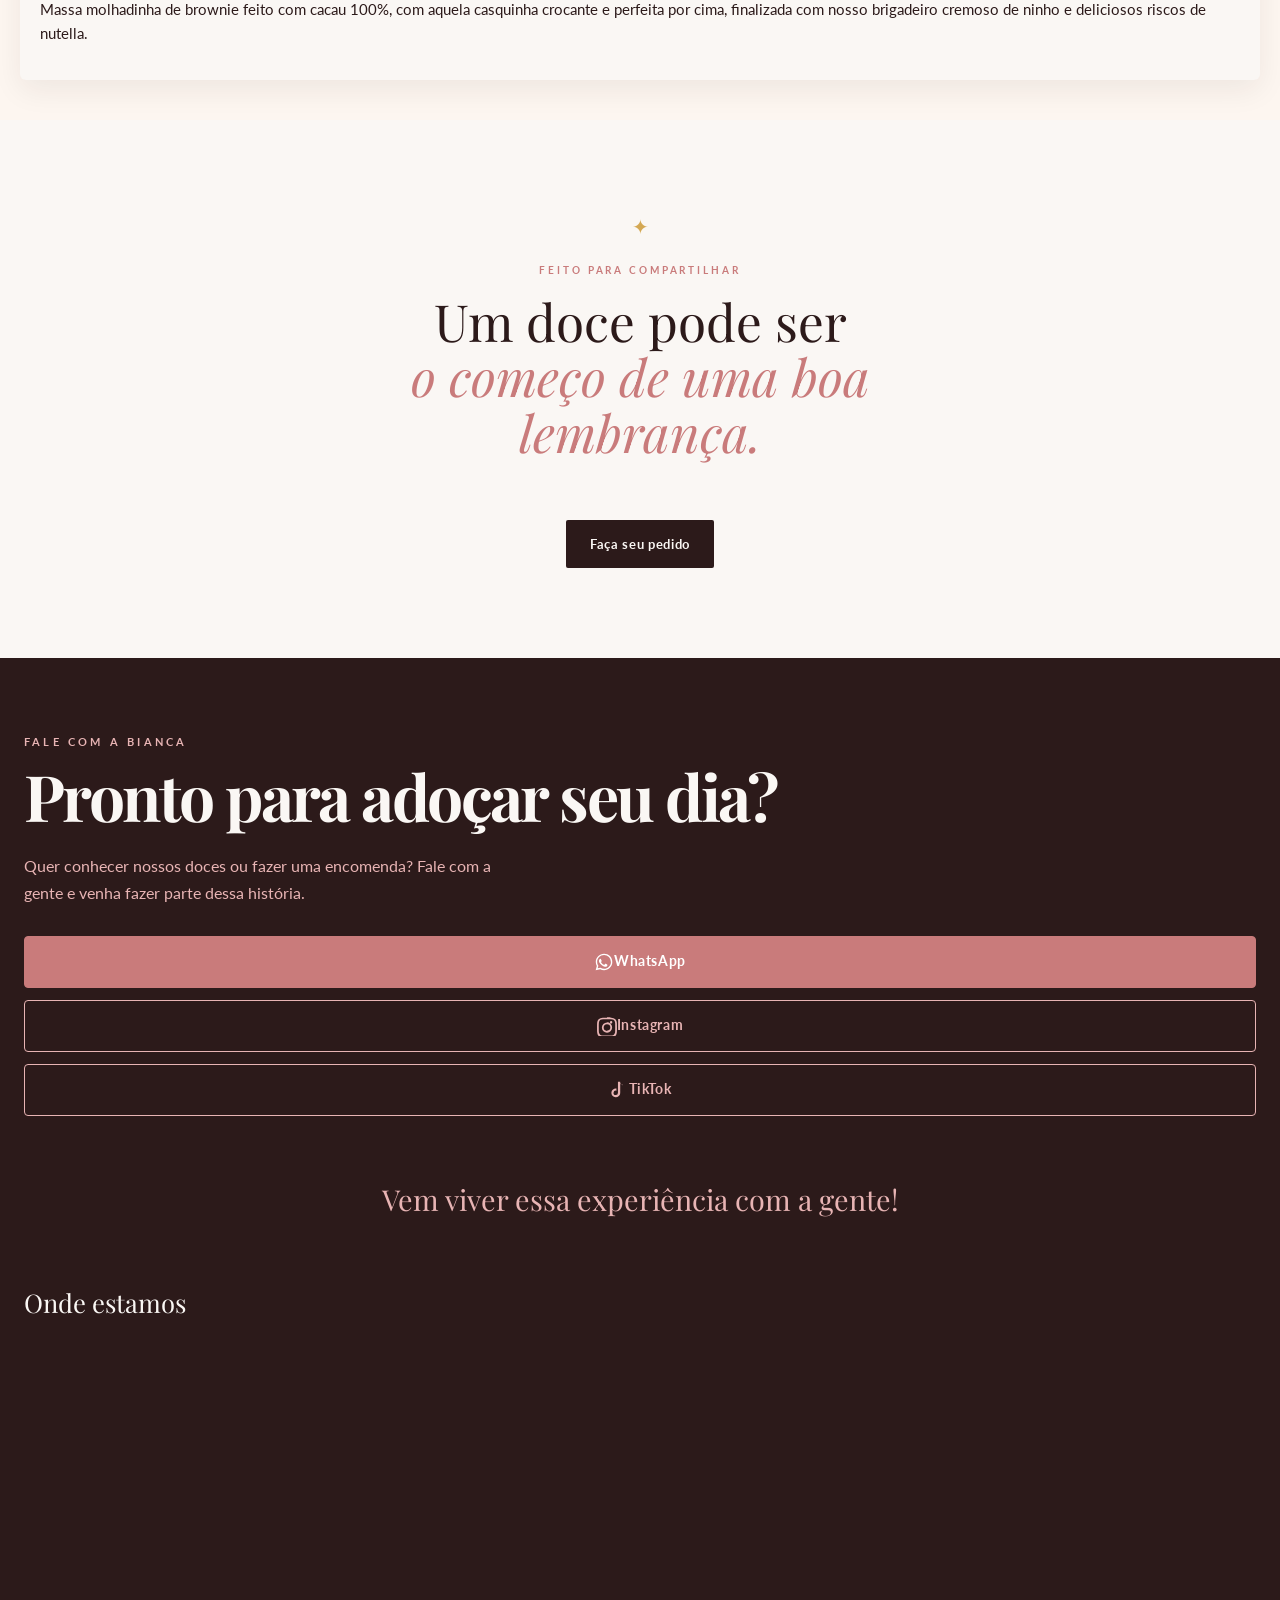
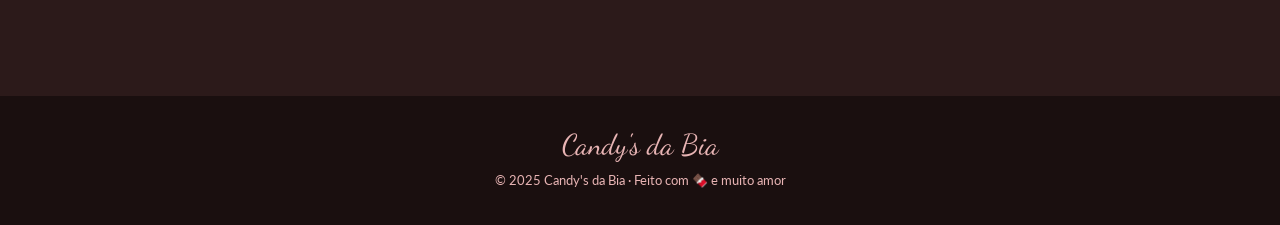
==== commit c215268d: "Atualizações" ====
--- a/index.html
+++ b/index.html
@@ -94,13 +94,18 @@
                 <div class="historia-conteudo">
 
                     <h3>A primeira loja</h3>
-                </div>
-
-                <p>
-                No final de 2021, realizei o sonho de abrir minha primeira loja, em Nova Almeida, onde permaneci por cerca de dois anos. 
-            </p>
-
-                <img src="Imagens/lojaBianca.jpeg" alt="Fachada da primeira loja da Candy's da Bia em Nova Almeida" class="BiancaJornal">
+                    <p>
+                    No final de 2021, realizei o sonho de abrir minha primeira loja em Nova Almeida, Serra-ES, onde permaneci por cerca de dois anos. Cada detalhe daquele espaço nasceu de um sonho e foi pensado por mim com muito carinho, desde cada cantinho até a experiência de quem chegava para conhecer e provar meus doces.
+                    </p>
+
+                    <p>
+                        Foi ali que vivi o empreendedorismo ainda mais de perto, cresci, amadureci e vi meu trabalho alcançar novas pessoas. Quem antes conhecia a CANDYS DA BIA pelo delivery passou a visitar a loja, sentar, provar nossos doces e conhecer de perto aquilo que eu havia sonhado e construído. A loja não foi apenas um endereço: foi onde a CANDYS DA BIA ganhou ainda mais identidade, reconhecimento e espaço no coração de quem passou por ali.
+                    </p>
+
+                    <img src="Imagens/lojaBianca.jpeg" alt="Fachada da primeira loja da Candy's da Bia em Nova Almeida" class="BiancaJornal">
+                </div>
+
+                
 
             </article>
 
--- a/MobileFirst.css
+++ b/MobileFirst.css
@@ -64,13 +64,13 @@
     position: sticky;
     top: 0;
     z-index: 100;
-
 }
 
 .logo {
+    margin: 0;
     font-family: 'Dancing Script', cursive;
     color: var(--rosa-claro);
-    font-size: 28px;
+    font-size: 1.8rem;
     line-height: 1;
 }
 
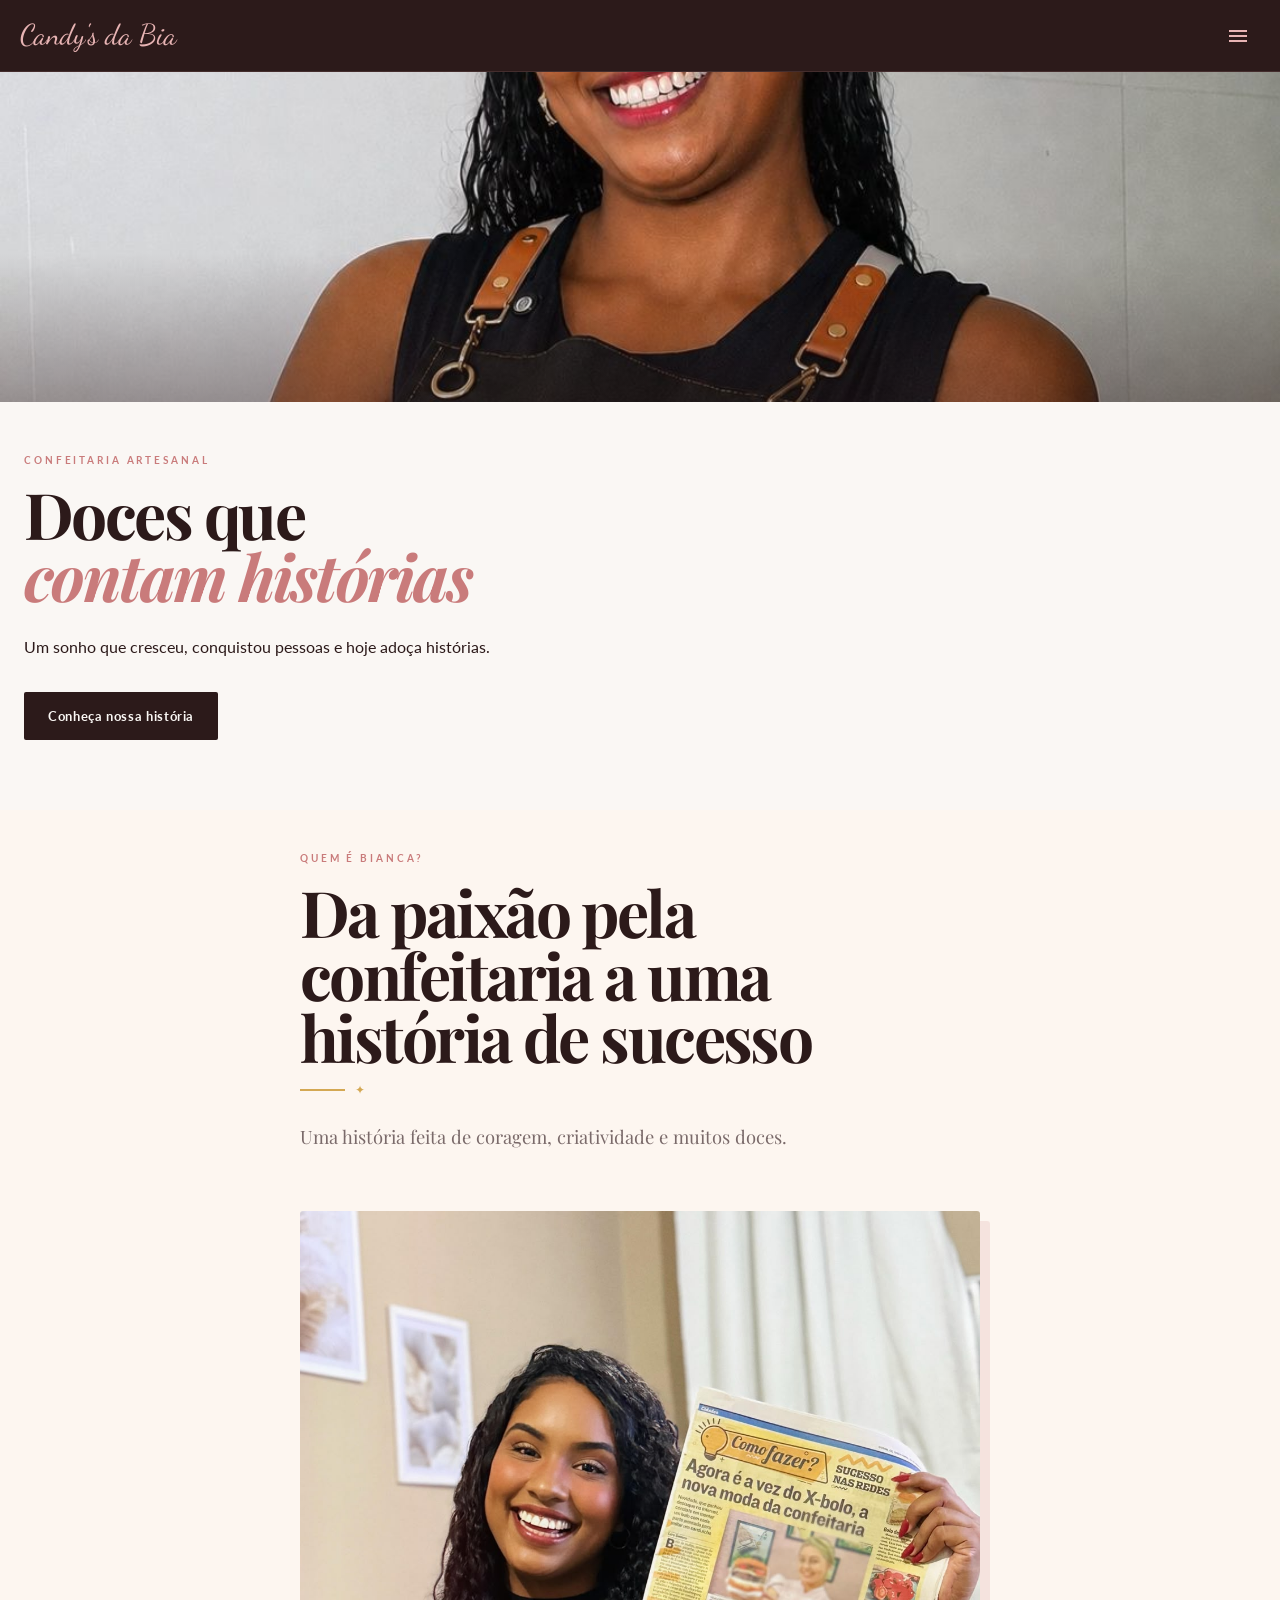
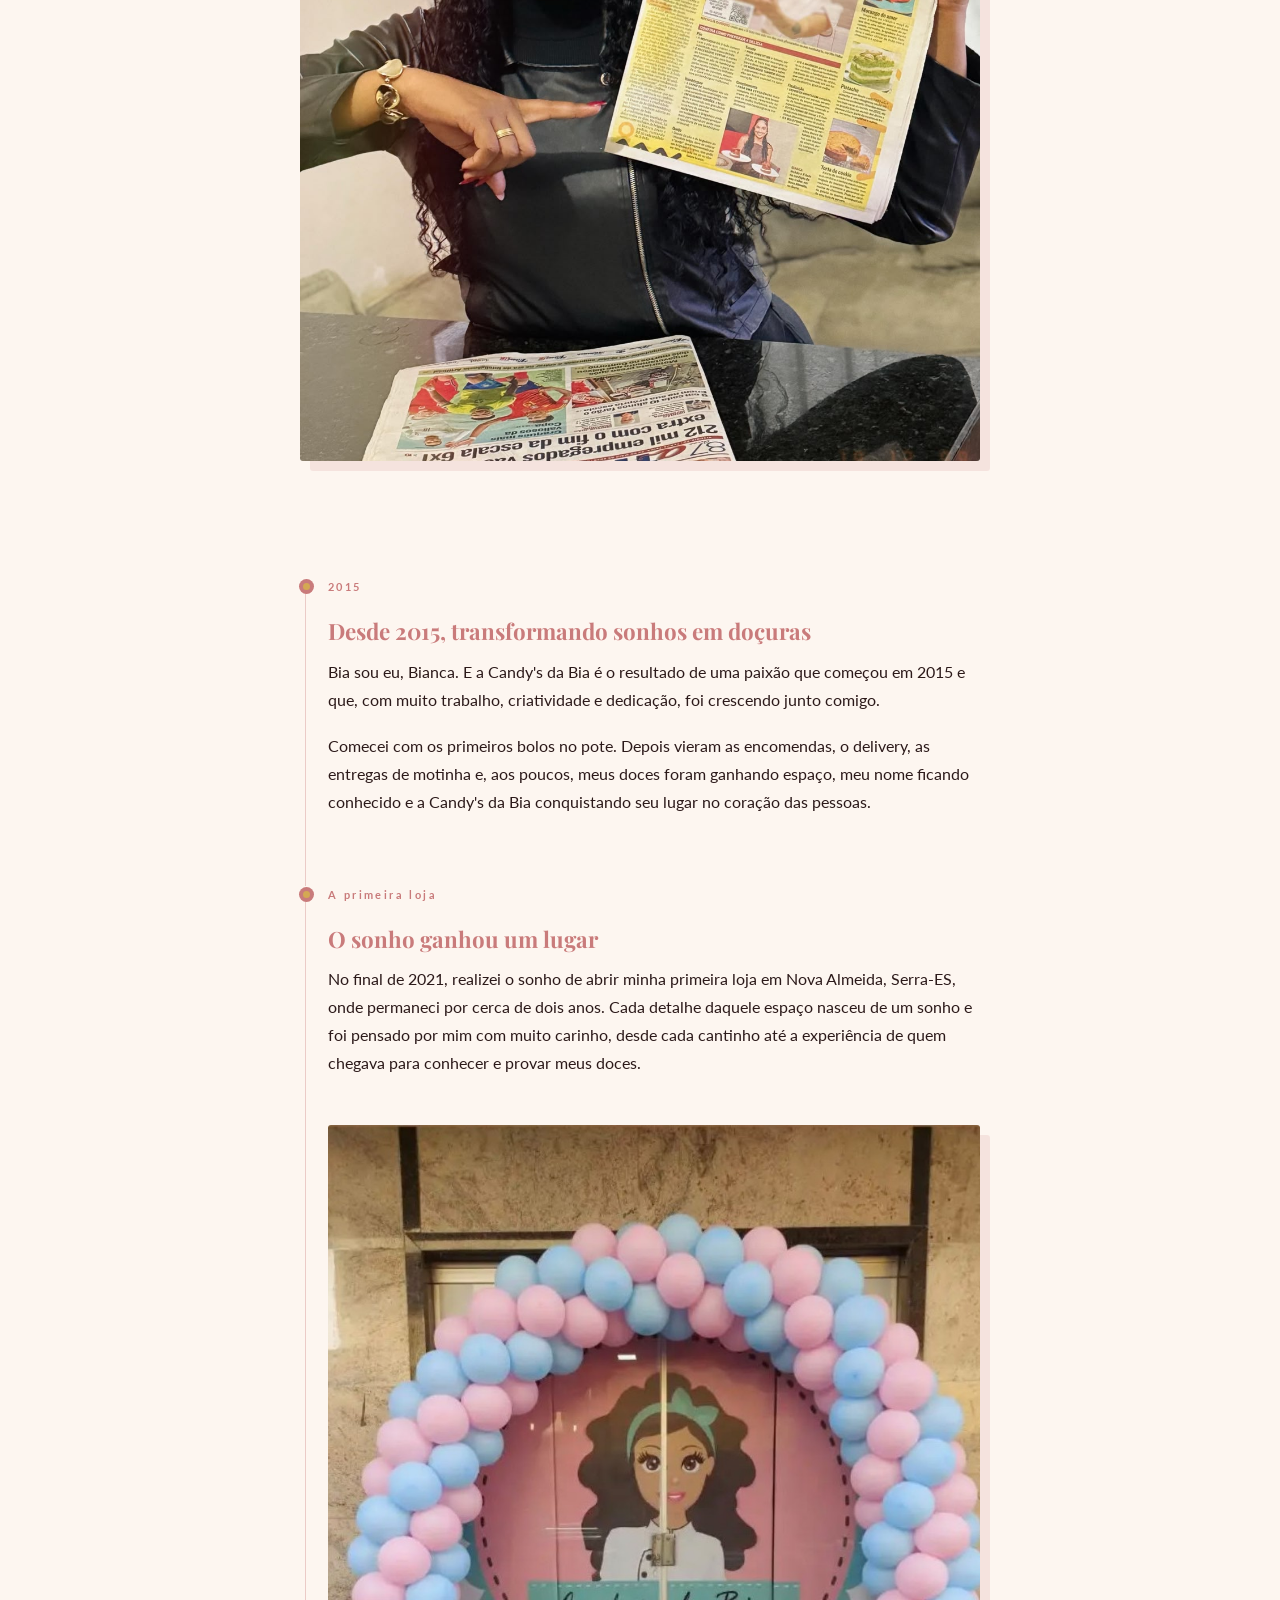
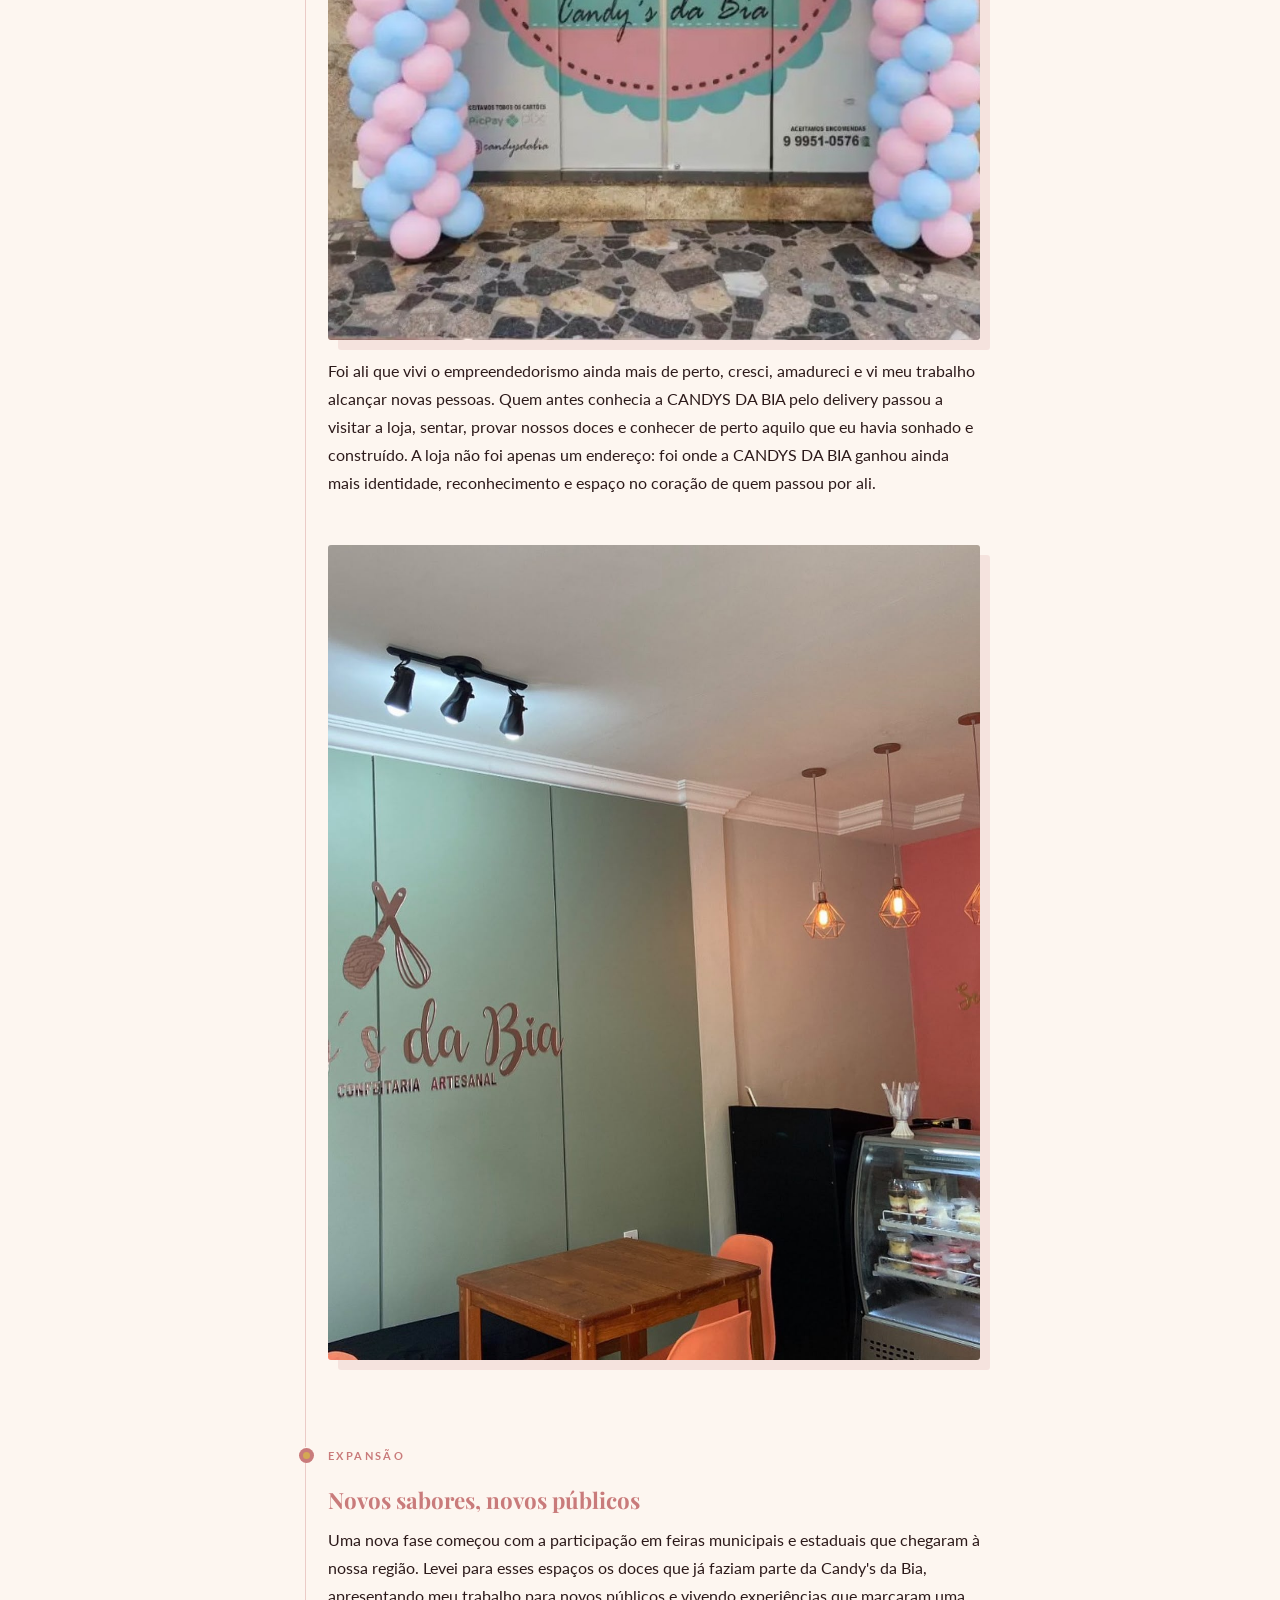
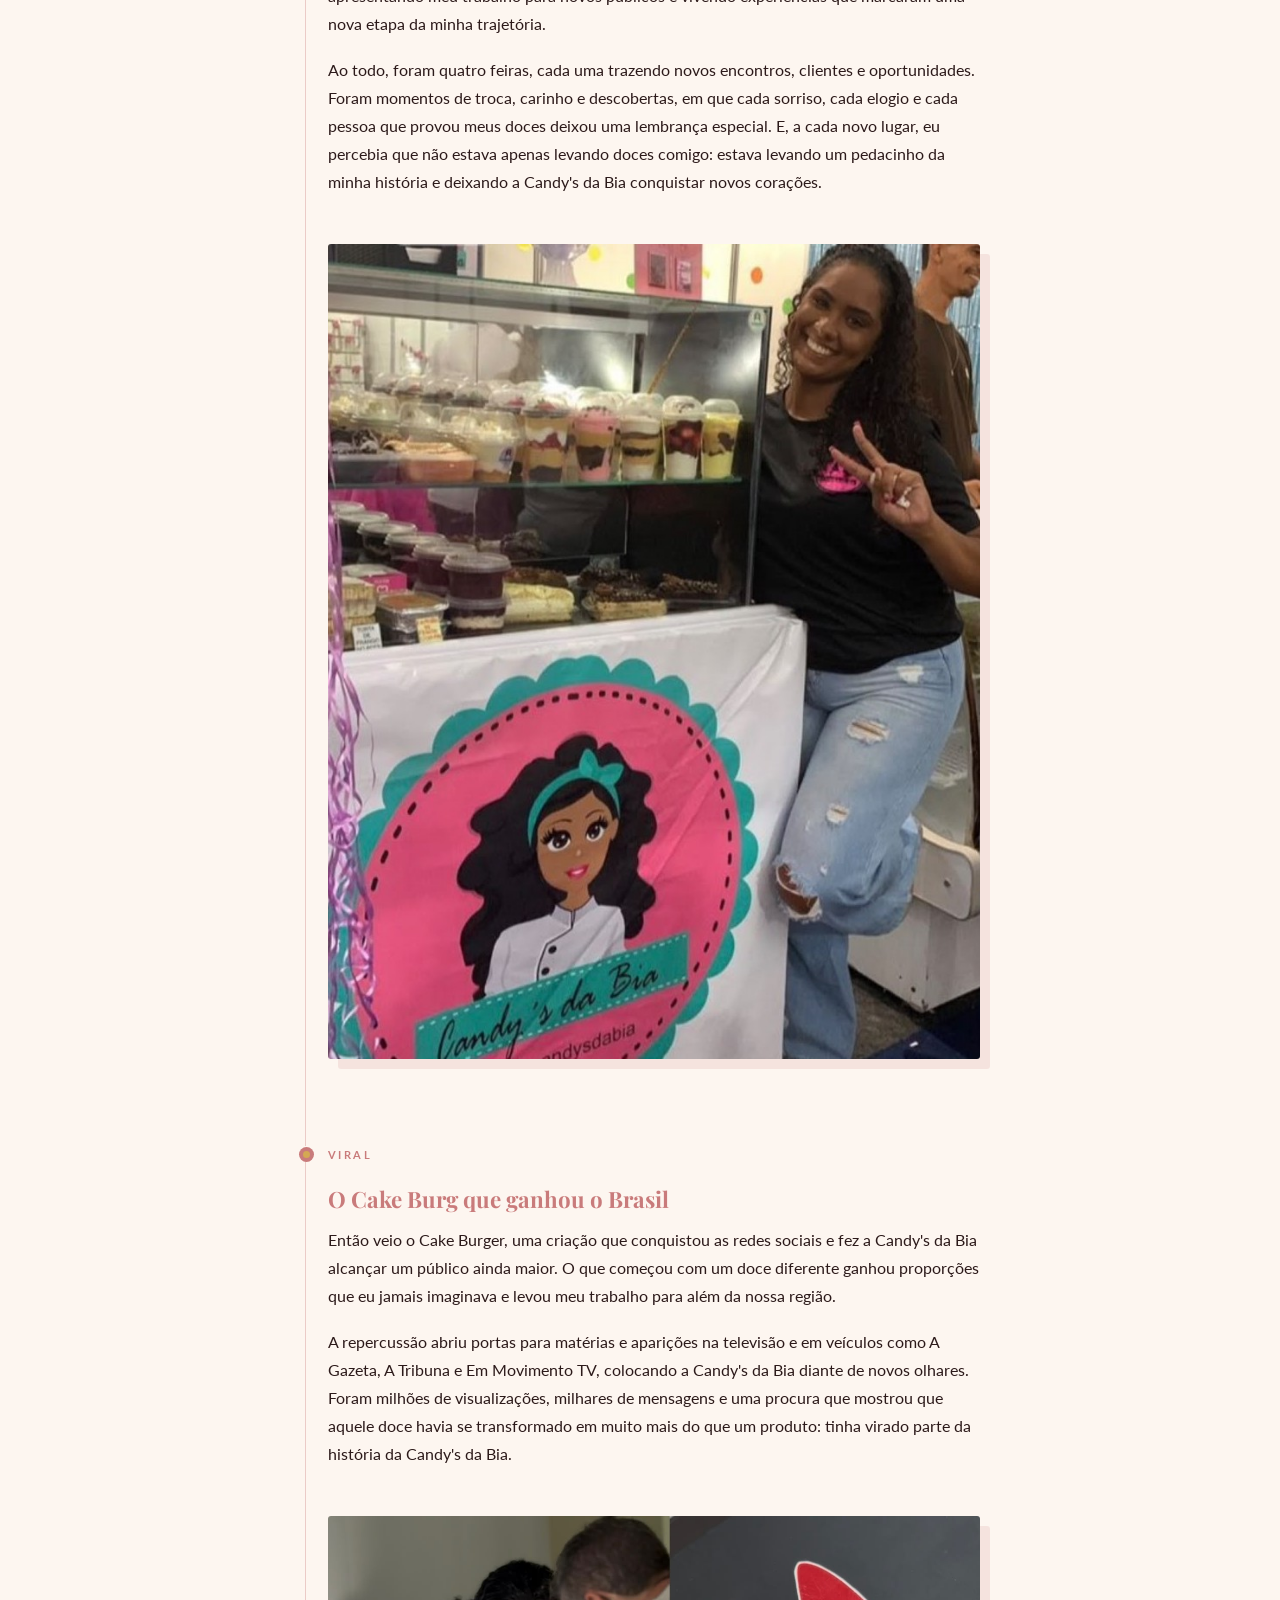
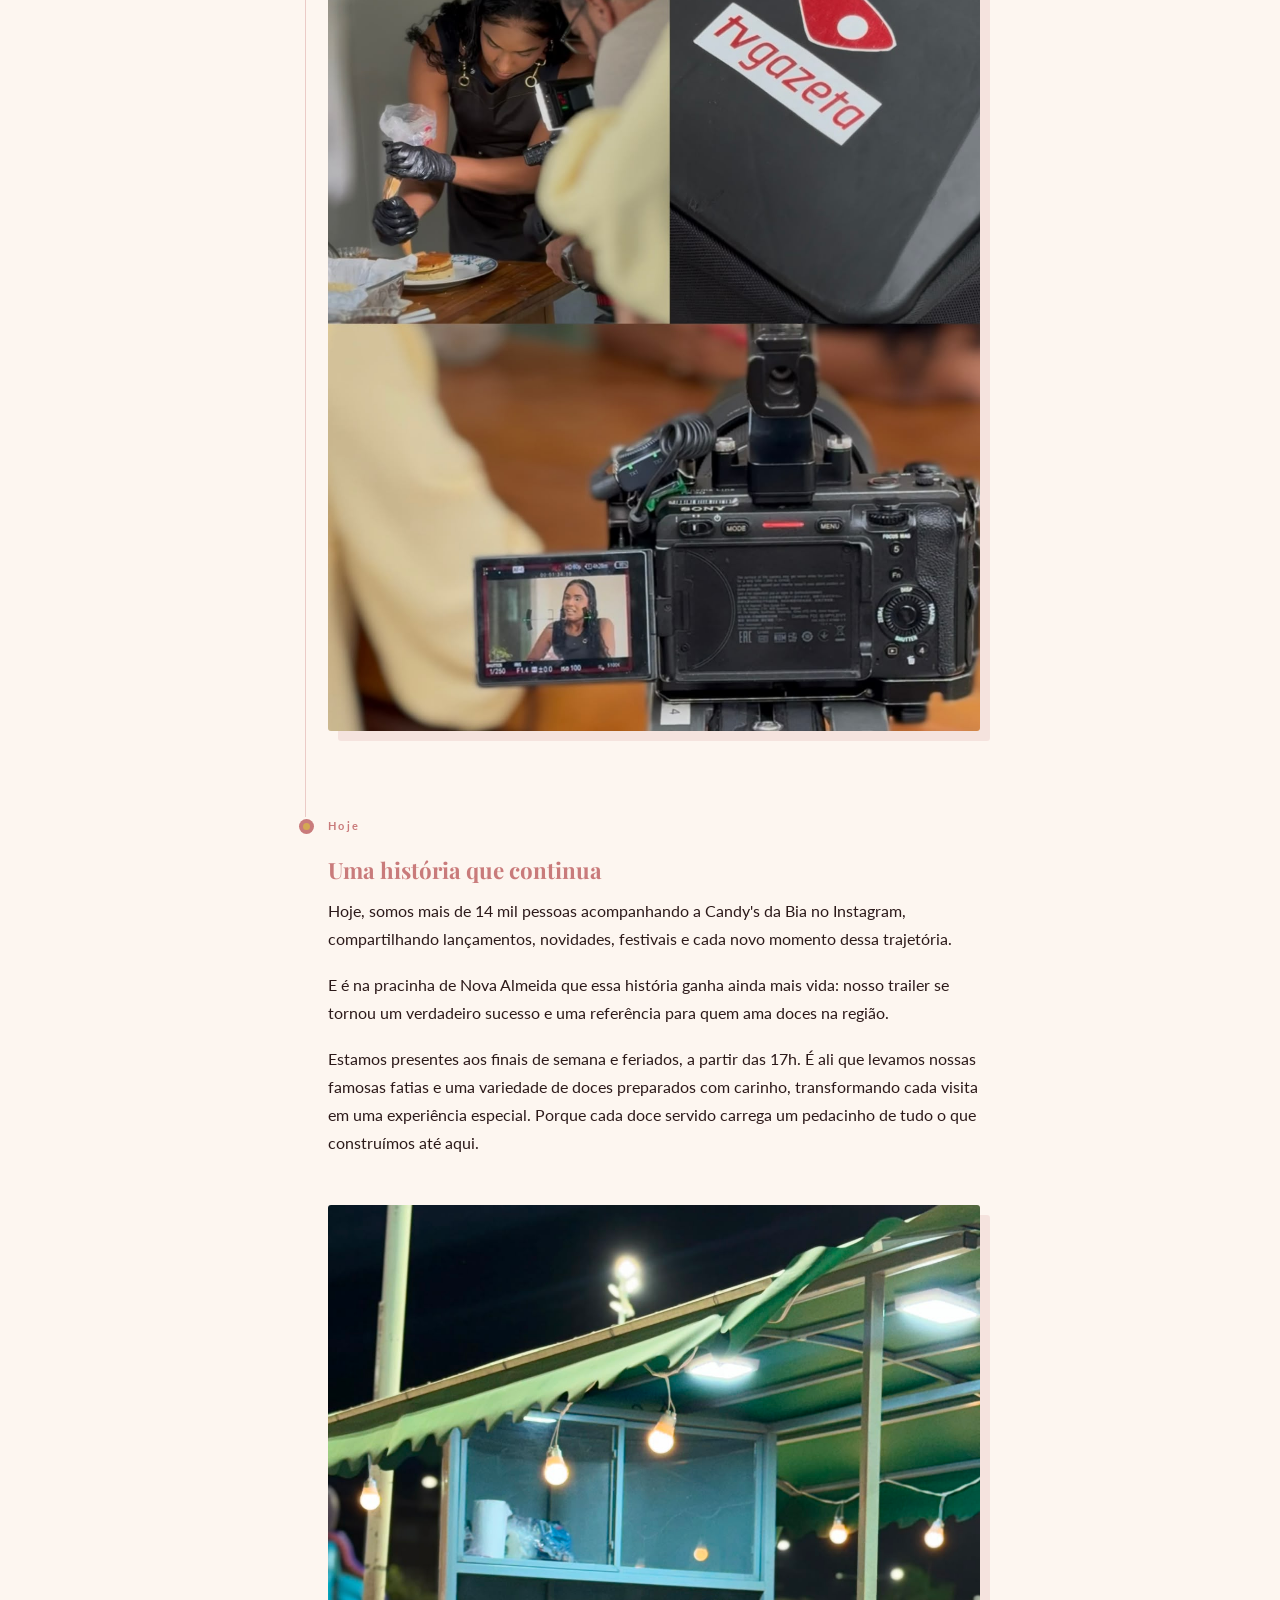
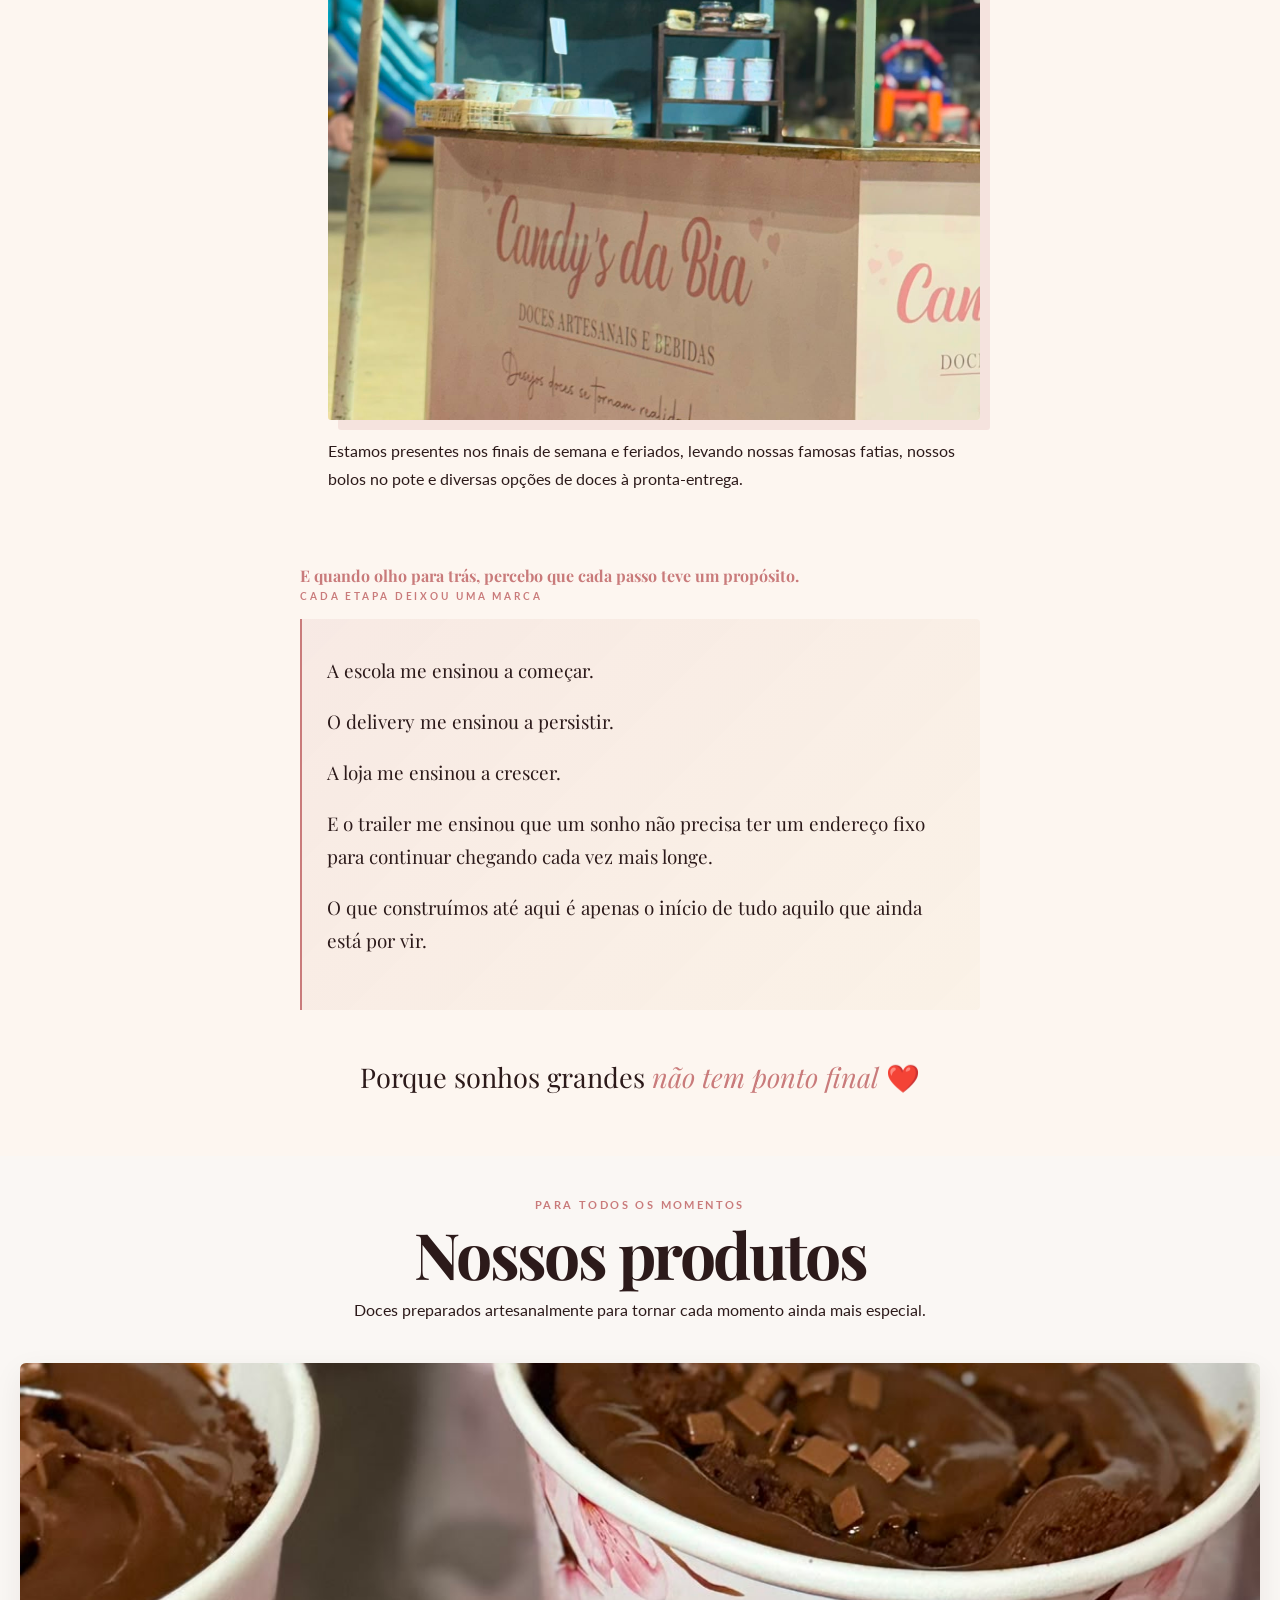
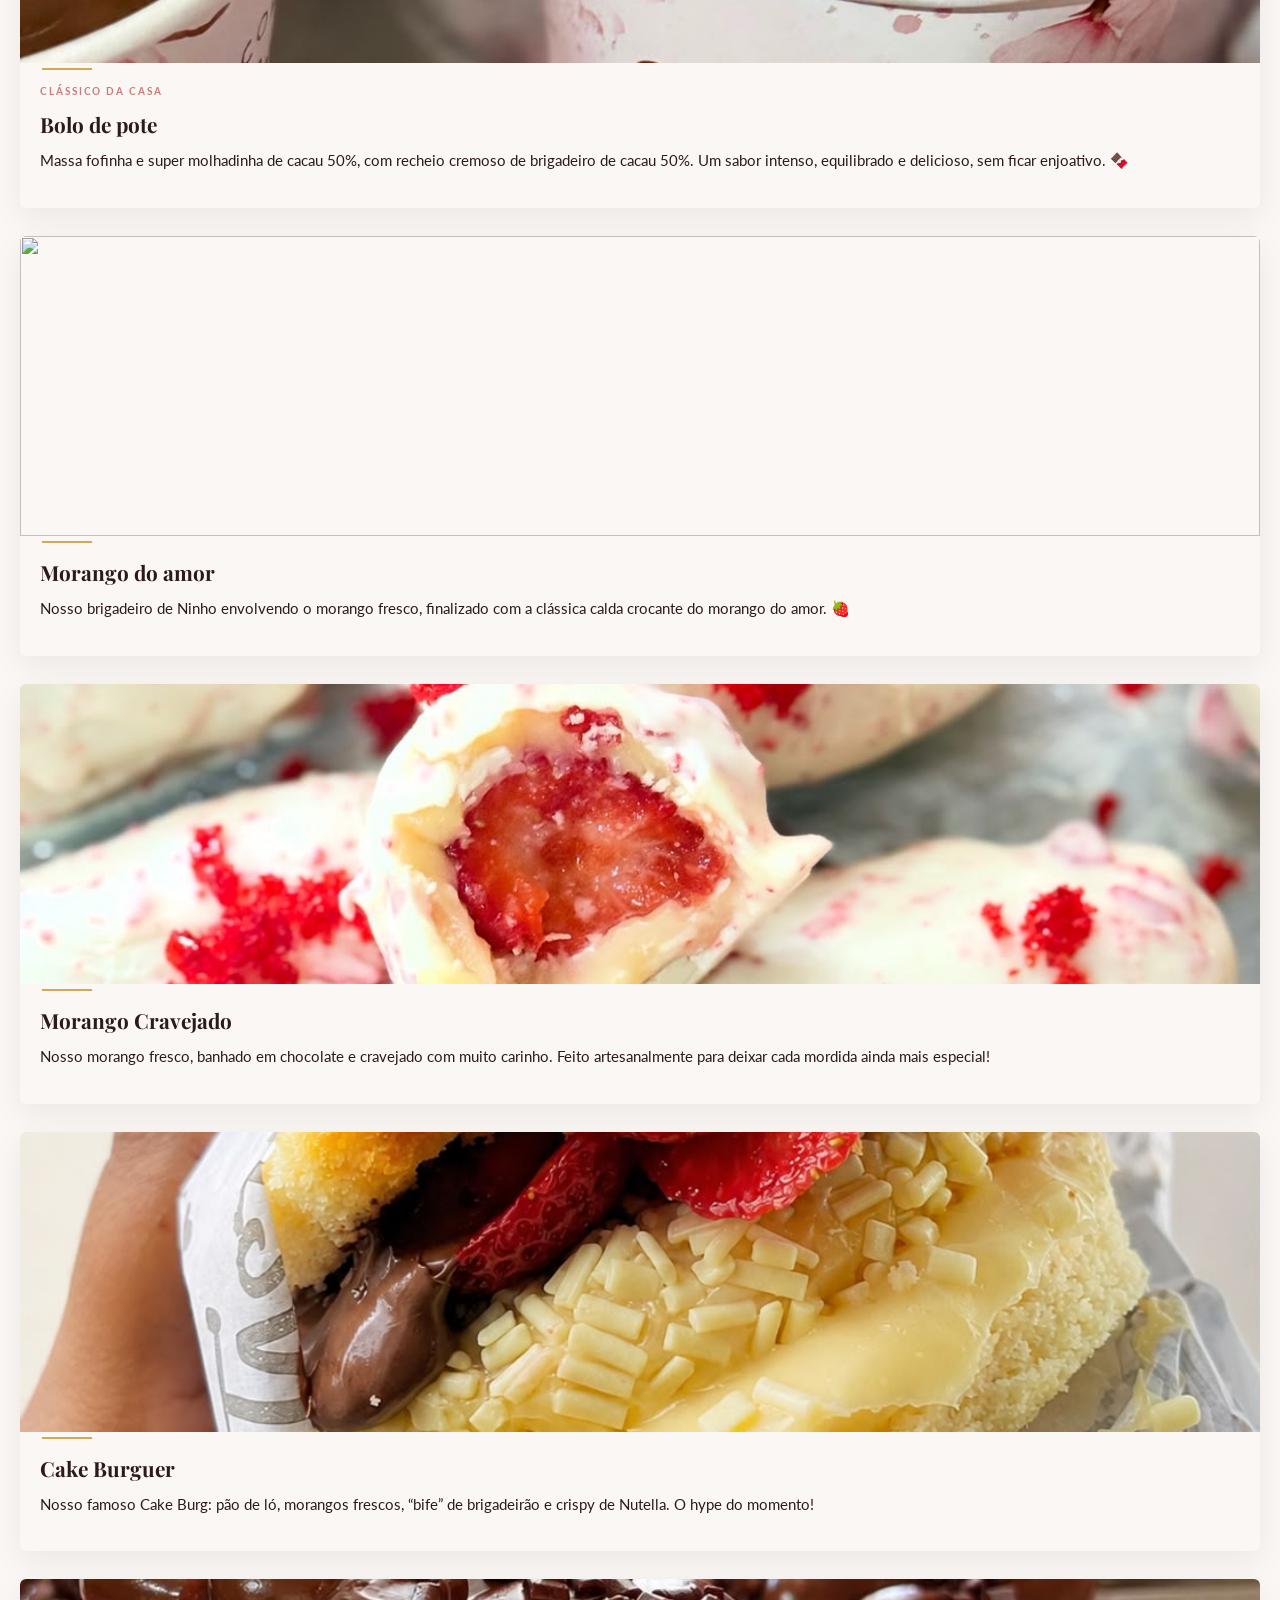
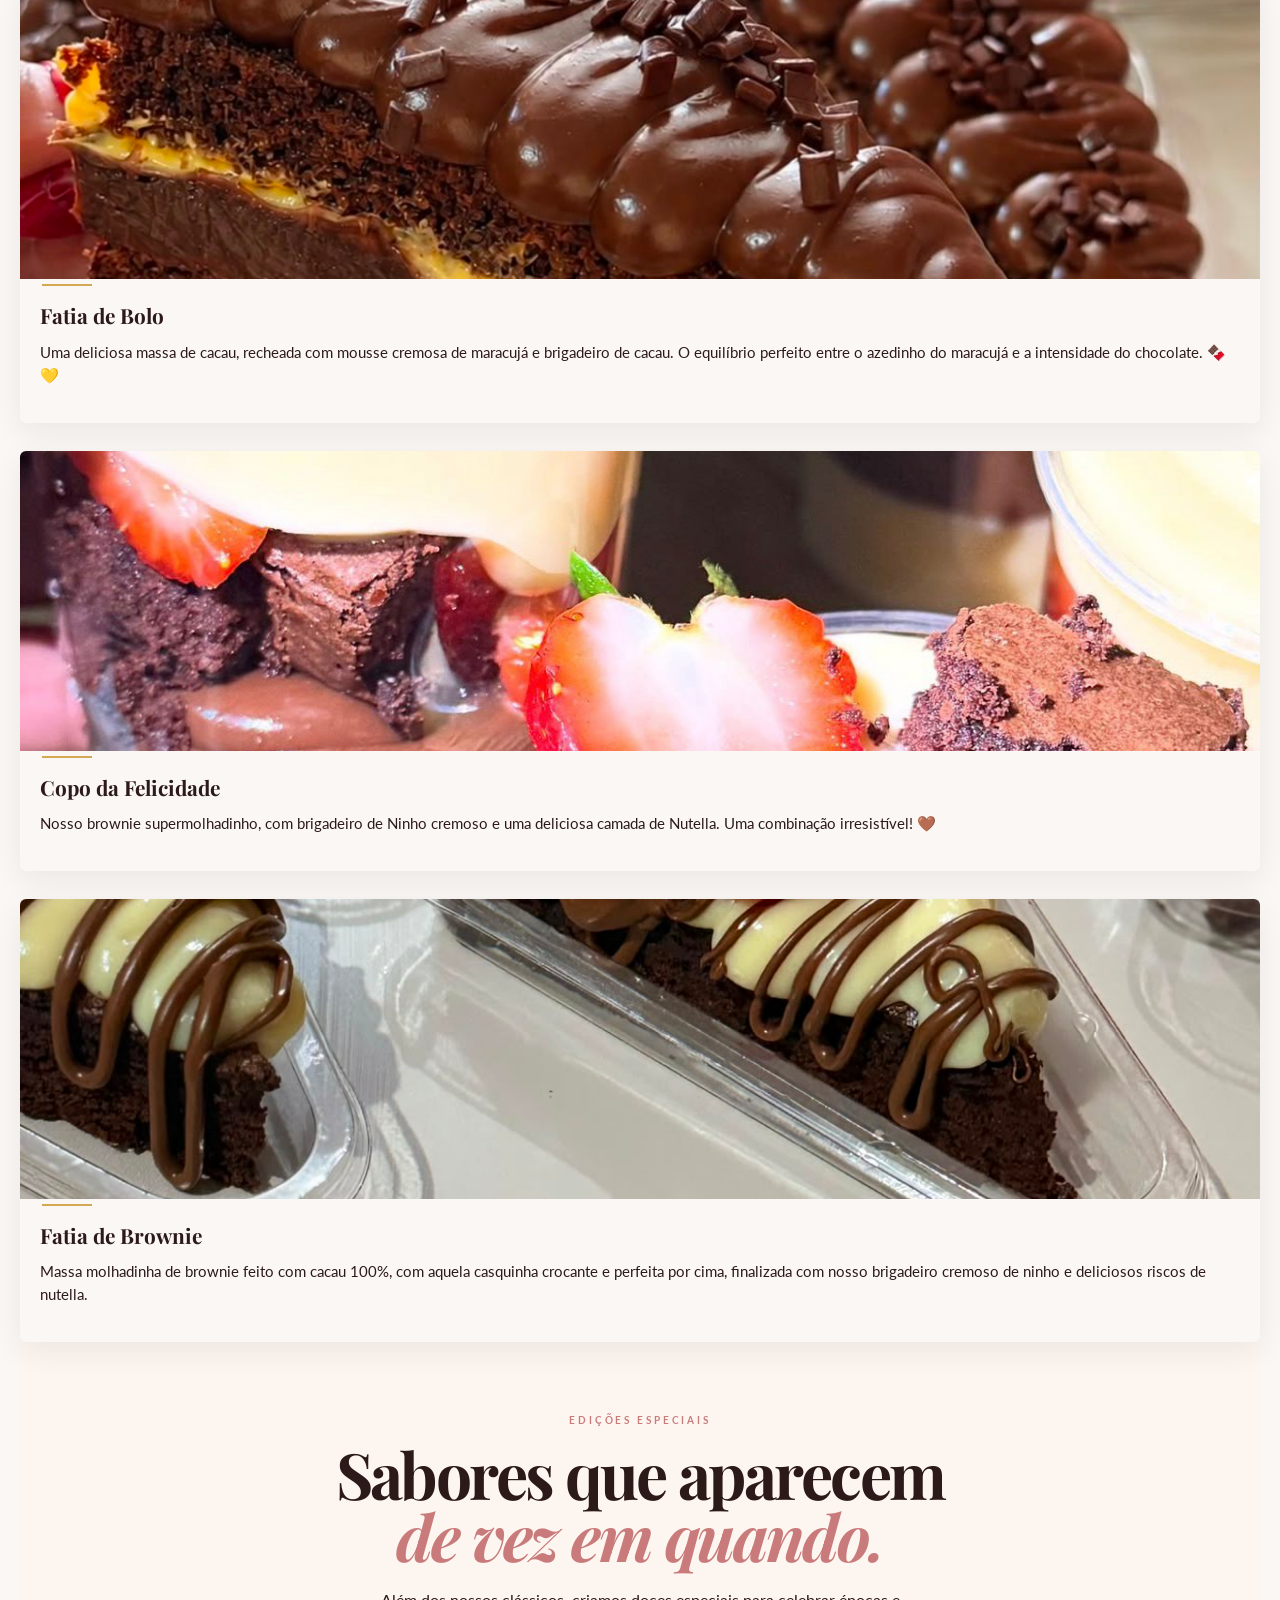
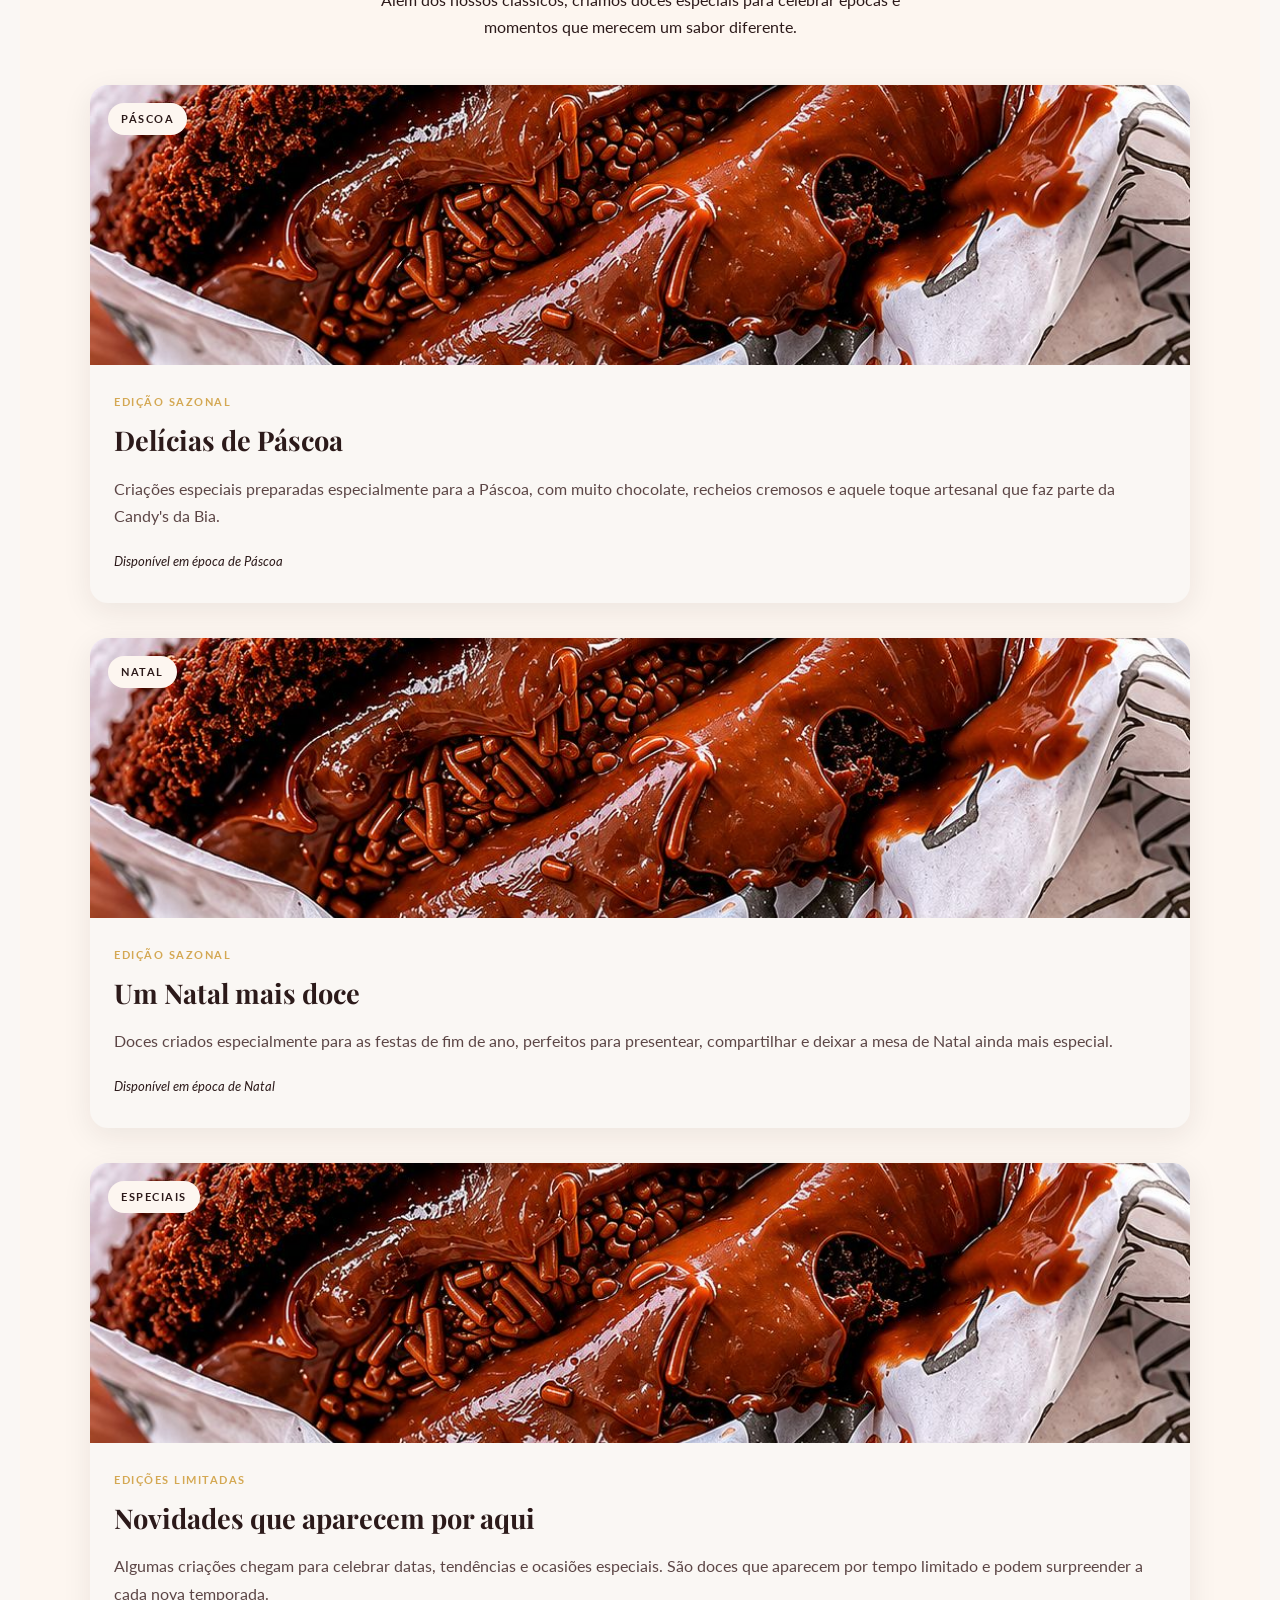
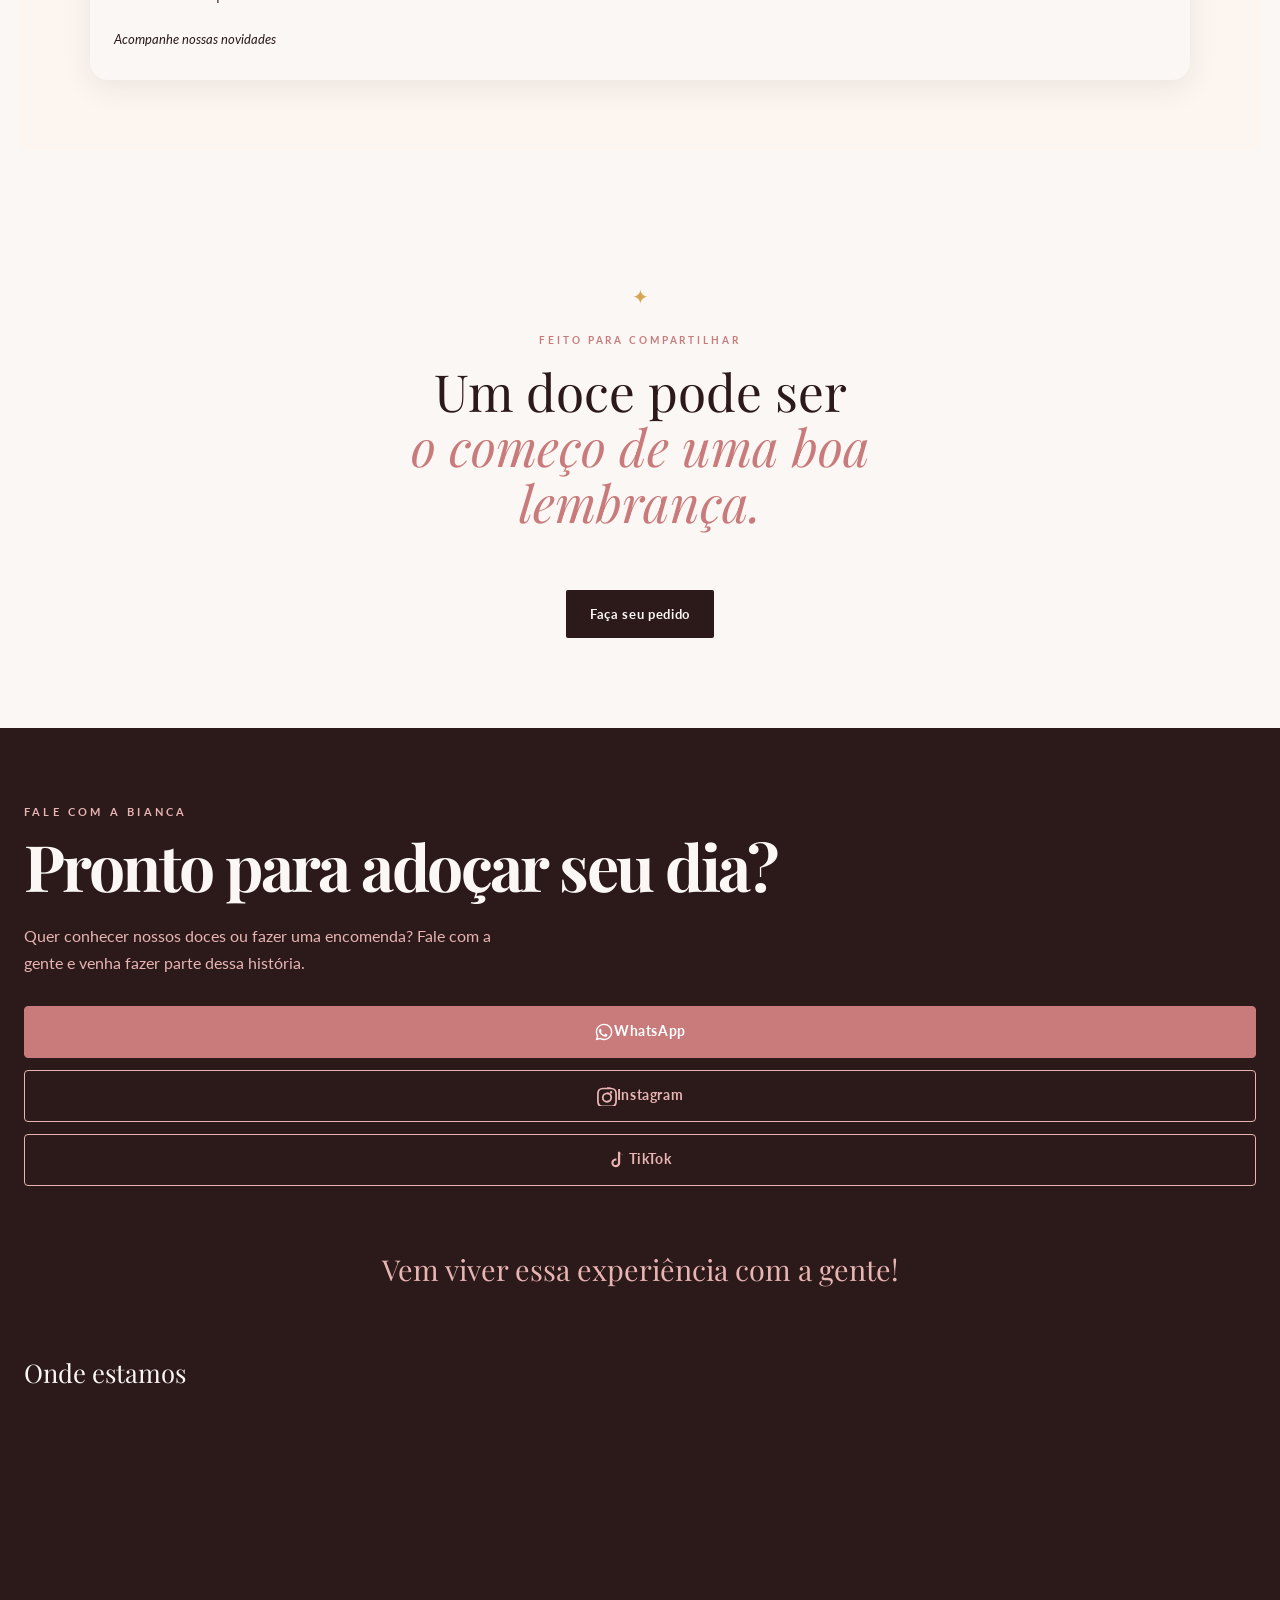
==== commit b0cf6616: "Atualizações" ====
--- a/index.html
+++ b/index.html
@@ -26,6 +26,7 @@
                 <a href="#">INÍCIO</a>
                 <a href="#">SOBRE</a>
                 <a href="# ">PRODUTOS</a>
+                <a href="#especiais">ESPECIAIS</a>
                 <a href="#">CONTATOS</a>
             </nav>
     </header>
@@ -88,25 +89,24 @@
 
             <article class="historia-item">
                 <div class="historia-marcador">
-                    <span>2021</span>
+                    <span>A primeira loja</span>
                 </div>
 
                 <div class="historia-conteudo">
 
-                    <h3>A primeira loja</h3>
-                    <p>
-                    No final de 2021, realizei o sonho de abrir minha primeira loja em Nova Almeida, Serra-ES, onde permaneci por cerca de dois anos. Cada detalhe daquele espaço nasceu de um sonho e foi pensado por mim com muito carinho, desde cada cantinho até a experiência de quem chegava para conhecer e provar meus doces.
-                    </p>
+                    <h3>O sonho ganhou um lugar</h3>
+                    <p>
+                        No final de 2021, realizei o sonho de abrir minha primeira loja em Nova Almeida, Serra-ES, onde permaneci por cerca de dois anos. Cada detalhe daquele espaço nasceu de um sonho e foi pensado por mim com muito carinho, desde cada cantinho até a experiência de quem chegava para conhecer e provar meus doces.
+                    </p>
+                    <img src="Imagens/lojaBianca.jpeg" alt="Fachada da primeira loja da Candy's da Bia em Nova Almeida" class="BiancaJornal">
 
                     <p>
                         Foi ali que vivi o empreendedorismo ainda mais de perto, cresci, amadureci e vi meu trabalho alcançar novas pessoas. Quem antes conhecia a CANDYS DA BIA pelo delivery passou a visitar a loja, sentar, provar nossos doces e conhecer de perto aquilo que eu havia sonhado e construído. A loja não foi apenas um endereço: foi onde a CANDYS DA BIA ganhou ainda mais identidade, reconhecimento e espaço no coração de quem passou por ali.
                     </p>
-
-                    <img src="Imagens/lojaBianca.jpeg" alt="Fachada da primeira loja da Candy's da Bia em Nova Almeida" class="BiancaJornal">
-                </div>
-
-                
-
+                    <img src="Imagens/lojaBiancaInterior.jpeg" alt="Interior da primeira loja." class="BiancaJornal">
+
+                    
+                </div>
             </article>
 
             <article class="historia-item">
@@ -117,10 +117,10 @@
                 <div class="historia-conteudo">
                     <h3>Novos sabores, novos públicos</h3>
                     <p>
-                        Vieram os Festivais de Fatias, os nossos tradicionais bolos no pote, que são o carro-chefe, novas criações e doces que acompanham tendências e fazem parte da nossa identidade.
-                    </p>
-                    <p>
-                        Também tive a oportunidade de levar a Candys da Bia para feiras municipais e estaduais, participando de diferentes eventos e levando nossos doces para novos públicos. Já foram quatro feiras fazendo parte dessa trajetória.
+                        Uma nova fase começou com a participação em feiras municipais e estaduais que chegaram à nossa região. Levei para esses espaços os doces que já faziam parte da Candy's da Bia, apresentando meu trabalho para novos públicos e vivendo experiências que marcaram uma nova etapa da minha trajetória.
+                    </p>
+                    <p>
+                        Ao todo, foram quatro feiras, cada uma trazendo novos encontros, clientes e oportunidades. Foram momentos de troca, carinho e descobertas, em que cada sorriso, cada elogio e cada pessoa que provou meus doces deixou uma lembrança especial. E, a cada novo lugar, eu percebia que não estava apenas levando doces comigo: estava levando um pedacinho da minha história e deixando a Candy's da Bia conquistar novos corações.
                     </p>
 
                     <img src="Imagens/BiancaFestival.jpeg" alt="Bianca em um festival" class="BiancaJornal">
@@ -135,17 +135,19 @@
 
                 <div class="historia-conteudo">
 
-                    <h3>O Cake Burger</h3>
-
-                    <p>
-                        E então veio o Cake Burger, que viralizou e levou a Candys da Bia para a televisão, para o Em Movimento, Tribuna, Gazeta e tantos outros lugares que eu jamais imaginaria alcançar.
+                    <h3>O Cake Burg que ganhou o Brasil</h3>
+
+                    <p>
+                        Então veio o Cake Burger, uma criação que conquistou as redes sociais e fez a Candy's da Bia alcançar um público ainda maior. O que começou com um doce diferente ganhou proporções que eu jamais imaginava e levou meu trabalho para além da nossa região.
+                    </p>
+                    <p>
+                        A repercussão abriu portas para matérias e aparições na televisão e em veículos como A Gazeta, A Tribuna e Em Movimento TV, colocando a Candy's da Bia diante de novos olhares. Foram milhões de visualizações, milhares de mensagens e uma procura que mostrou que aquele doce havia se transformado em muito mais do que um produto: tinha virado parte da história da Candy's da Bia.
                     </p>
                     <img src="Imagens/BiancaJornal2.jpeg" class="BiancaJornal" alt="Reportagem Bianca">
                 </div>
             </article>
 
             <article class="historia-item">
-
                 <div class="historia-marcador">
                     <span>Hoje</span>
                 </div>
@@ -156,20 +158,22 @@
                     </h3>
 
                     <p>
-                    Hoje, somos mais de 14 mil pessoas acompanhando a Candys da Bia no Instagram. São pessoas que acompanham nossos doces, nossos lançamentos, nossos festivais e que também fazem parte dessa história.
-                </p>
-
-                <p>
-                    E é na pracinha de Nova Almeida que essa história ganha ainda mais vida: nosso trailer se tornou um verdadeiro sucesso e uma referência para quem ama doces na região.
-                </p>
-
-                <img src="Imagens/carrinhoBianca.jpeg" alt="" class="BiancaJornal">
-
-                <p>
-                    Estamos presentes nos finais de semana e feriados, levando nossas famosas fatias, nossos bolos no pote e diversas opções de doces à pronta-entrega.
-                </p>
-
-
+                        Hoje, somos mais de 14 mil pessoas acompanhando a Candy's da Bia no Instagram, compartilhando lançamentos, novidades, festivais e cada novo momento dessa trajetória.
+                    </p>
+
+                    <p>
+                        E é na pracinha de Nova Almeida que essa história ganha ainda mais vida: nosso trailer se tornou um verdadeiro sucesso e uma referência para quem ama doces na região.
+                    </p>
+
+                    <p>
+                        Estamos presentes aos finais de semana e feriados, a partir das 17h. É ali que levamos nossas famosas fatias e uma variedade de doces preparados com carinho, transformando cada visita em uma experiência especial. Porque cada doce servido carrega um pedacinho de tudo o que construímos até aqui.
+                    </p>
+
+                    <img src="Imagens/carrinhoBianca.jpeg" alt="" class="BiancaJornal">
+
+                    <p>
+                        Estamos presentes nos finais de semana e feriados, levando nossas famosas fatias, nossos bolos no pote e diversas opções de doces à pronta-entrega.
+                    </p>
                 </div>
             </article>
             
@@ -290,9 +294,135 @@
 
 
 
-       <div class="produtos-pascoa">
-
-       </div>
+
+<section id="especiais" class="produtos-especiais">
+
+    <div class="titulo-secao especiais-intro">
+        <span class="hero-eyebrow">EDIÇÕES ESPECIAIS</span>
+
+        <h2 class="titulo">
+            Sabores que aparecem<br>
+            <em>de vez em quando.</em>
+        </h2>
+
+        <p>
+            Além dos nossos clássicos, criamos doces especiais
+            para celebrar épocas e momentos que merecem um sabor diferente.
+        </p>
+    </div>
+
+
+    <div class="especiais-container">
+
+        <!-- PÁSCOA -->
+        <article class="card-especial">
+
+            <div class="imagem-especial">
+                <img 
+                    src="Imagens/cake-burguer.jpeg" 
+                    alt="Doces especiais de Páscoa da Candy's da Bia"
+                >
+
+                <span class="etiqueta-especial">PÁSCOA</span>
+            </div>
+
+            <div class="info-especial">
+
+                <span class="categoria-especial">
+                    EDIÇÃO SAZONAL
+                </span>
+
+                <h3>Delícias de Páscoa</h3>
+
+                <p>
+                    Criações especiais preparadas especialmente para a
+                    Páscoa, com muito chocolate, recheios cremosos e
+                    aquele toque artesanal que faz parte da Candy's da Bia.
+                </p>
+
+                <span class="disponibilidade">
+                    Disponível em época de Páscoa
+                </span>
+
+            </div>
+
+        </article>
+
+
+        <!-- NATAL -->
+        <article class="card-especial">
+
+            <div class="imagem-especial">
+                <img 
+                     src="Imagens/cake-burguer.jpeg" 
+                    alt="Doces especiais de Natal da Candy's da Bia"
+                >
+
+                <span class="etiqueta-especial">NATAL</span>
+            </div>
+
+            <div class="info-especial">
+
+                <span class="categoria-especial">
+                    EDIÇÃO SAZONAL
+                </span>
+
+                <h3>Um Natal mais doce</h3>
+
+                <p>
+                    Doces criados especialmente para as festas de fim
+                    de ano, perfeitos para presentear, compartilhar
+                    e deixar a mesa de Natal ainda mais especial.
+                </p>
+
+                <span class="disponibilidade">
+                    Disponível em época de Natal
+                </span>
+
+            </div>
+
+        </article>
+
+
+        <!-- OUTRAS DATAS -->
+        <article class="card-especial">
+
+            <div class="imagem-especial">
+                <img 
+                     src="Imagens/cake-burguer.jpeg" 
+                    alt="Doces especiais da Candy's da Bia"
+                >
+
+                <span class="etiqueta-especial">ESPECIAIS</span>
+            </div>
+
+            <div class="info-especial">
+
+                <span class="categoria-especial">
+                    EDIÇÕES LIMITADAS
+                </span>
+
+                <h3>Novidades que aparecem por aqui</h3>
+
+                <p>
+                    Algumas criações chegam para celebrar datas,
+                    tendências e ocasiões especiais. São doces que
+                    aparecem por tempo limitado e podem surpreender
+                    a cada nova temporada.
+                </p>
+
+                <span class="disponibilidade">
+                    Acompanhe nossas novidades
+                </span>
+
+            </div>
+
+        </article>
+
+    </div>
+
+</section>
+
 
     </section>
 
--- a/MobileFirst.css
+++ b/MobileFirst.css
@@ -377,7 +377,7 @@
 
 #produtos{
     padding: 40px 20px;
-    background-color: var(--creme);
+    background-color: var(--off-white);
 }
 
 .categoria-produto {
@@ -473,6 +473,129 @@
     font-weight: bold;
 }
 
+.produtos-especiais {
+    background-color: var(--creme);
+    padding: 70px 20px;
+    overflow: hidden;
+}
+
+.especiais-intro {
+    max-width: 650px;
+    margin: 0 auto 45px;
+    text-align: center;
+}
+
+.especiais-intro .titulo {
+    margin-bottom: 18px;
+}
+
+
+
+.especiais-intro p {
+    color: var(--chocolate);
+    line-height: 1.7;
+    max-width: 550px;
+    margin: 0 auto;
+}
+
+.especiais-container {
+    display: flex;
+    flex-direction: column;
+    gap: 35px;
+    max-width: 1100px;
+    margin: 0 auto;
+}
+
+.card-especial {
+    background-color: var(--off-white);
+    border-radius: 18px;
+    overflow: hidden;
+    box-shadow: 0 8px 30px rgba(44, 26, 26, 0.08);
+}
+
+.imagem-especial {
+    position: relative;
+    height: 280px;
+    overflow: hidden;
+}
+
+.imagem-especial img {
+    width: 100%;
+    height: 100%;
+    object-fit: cover;
+    display: block;
+    transition: transform 0.5s ease;
+}
+
+.card-especial:hover .imagem-especial img {
+    transform: scale(1.04);
+}
+
+.etiqueta-especial {
+    position: absolute;
+    top: 18px;
+    left: 18px;
+
+    background-color: var(--creme);
+    color: var(--chocolate);
+
+    padding: 7px 13px;
+    border-radius: 30px;
+
+    font-family: 'Lato', sans-serif;
+    font-size: 0.7rem;
+    font-weight: 700;
+    letter-spacing: 1.5px;
+}
+
+.info-especial {
+    padding: 28px 24px 30px;
+}
+
+
+.categoria-especial {
+    display: block;
+
+    color: var(--dourado);
+
+    font-family: 'Lato', sans-serif;
+    font-size: 0.7rem;
+    font-weight: 700;
+    letter-spacing: 1.5px;
+
+    margin-bottom: 8px;
+}
+
+.info-especial h3 {
+    color: var(--chocolate);
+
+    font-family: 'Playfair Display', serif;
+    font-size: 1.7rem;
+
+    margin: 0 0 12px;
+}
+
+.info-especial p {
+    color: #5c4646;
+
+    font-family: 'Lato', sans-serif;
+    line-height: 1.7;
+
+    margin-bottom: 18px;
+}
+
+.disponibilidade {
+    display: inline-block;
+
+    color: var(--chocolate);
+
+    font-family: 'Lato', sans-serif;
+    font-size: 0.8rem;
+    font-style: italic;
+}
+
+
+
 .convite {
     padding: 90px 24px;
     text-align: center;
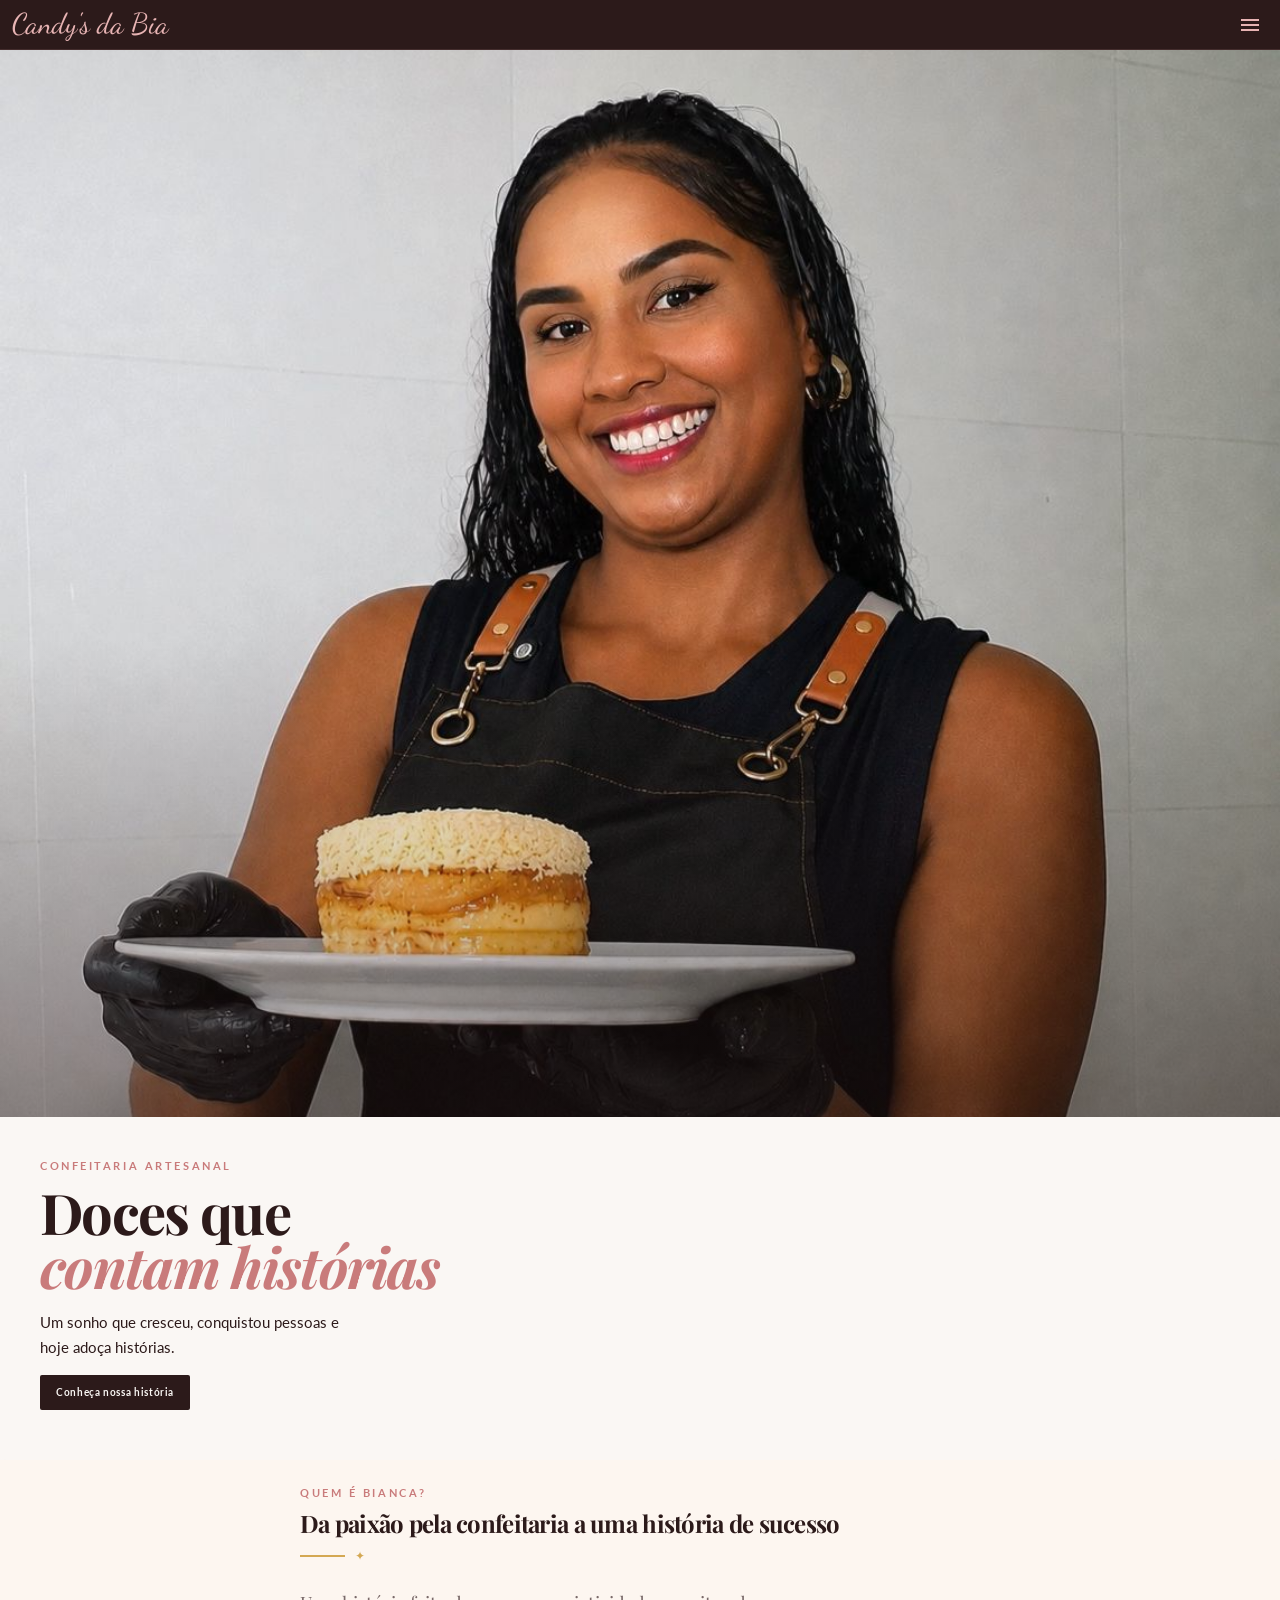
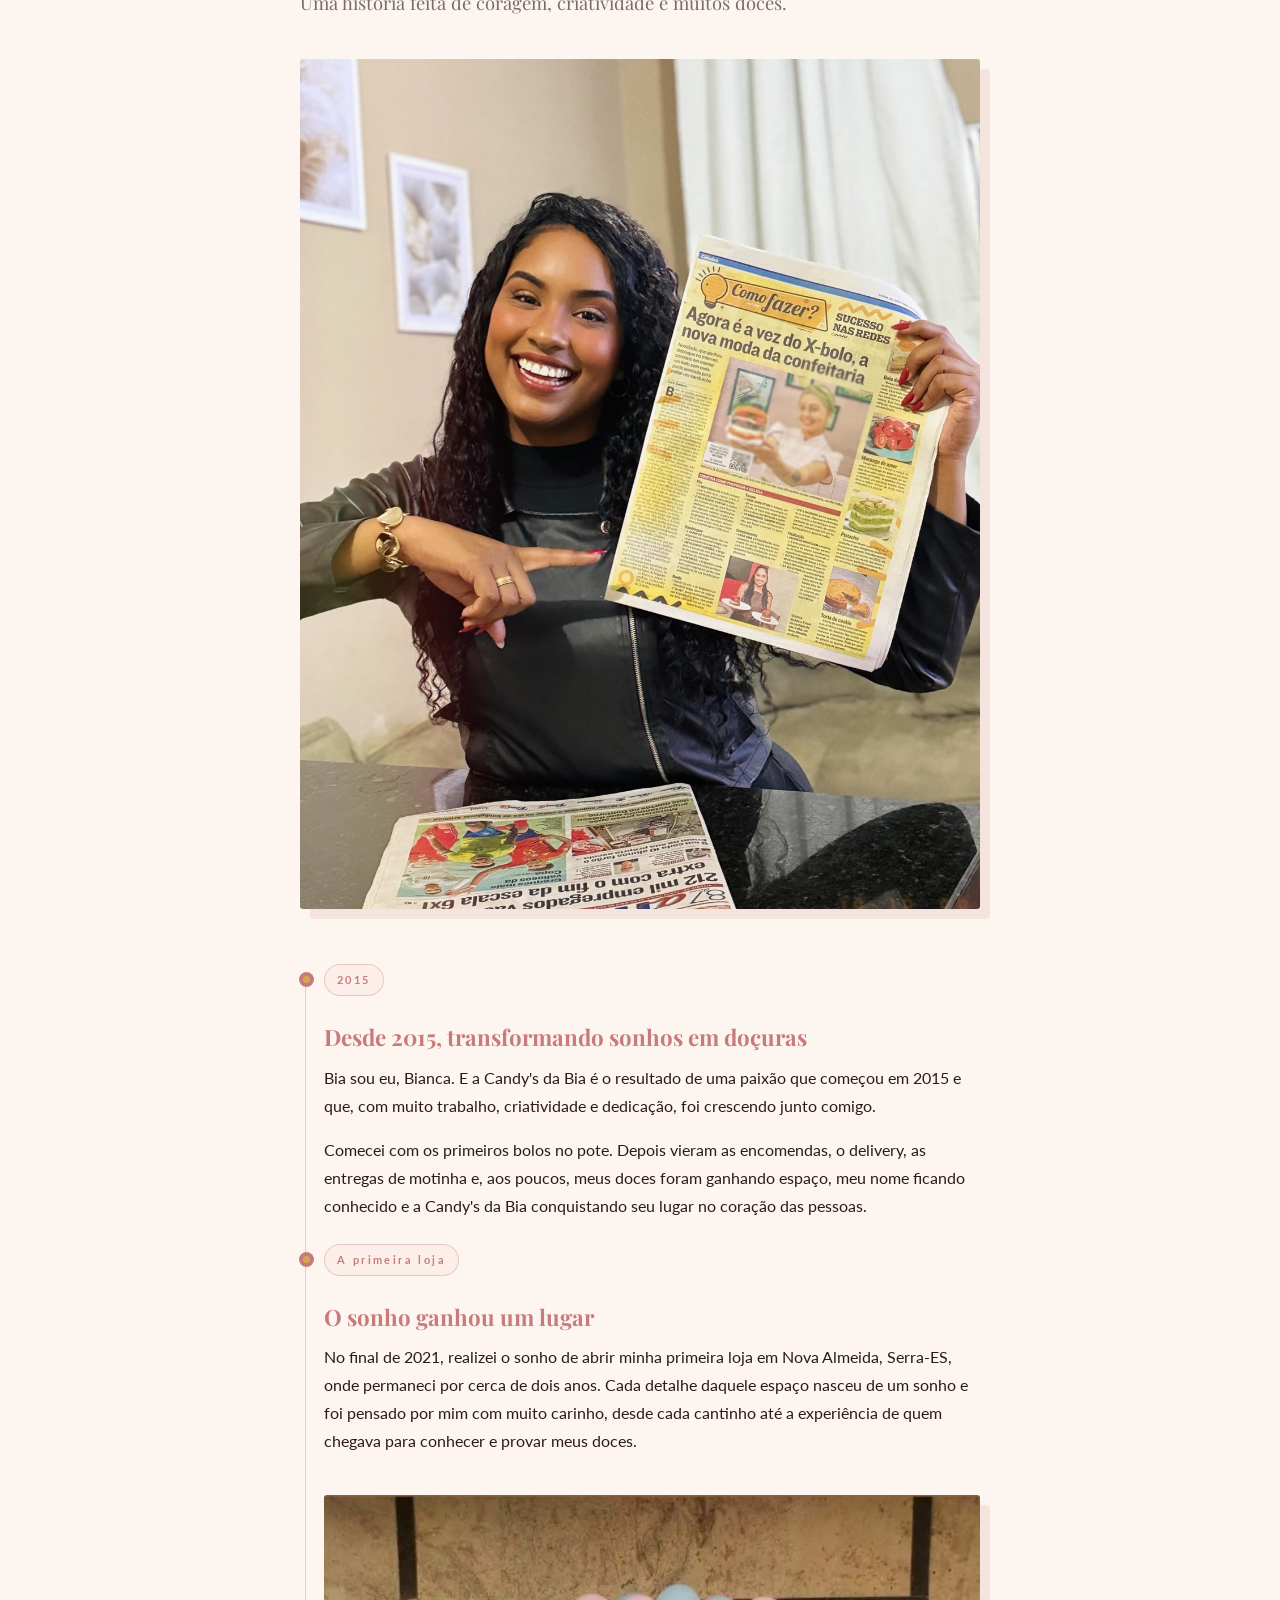
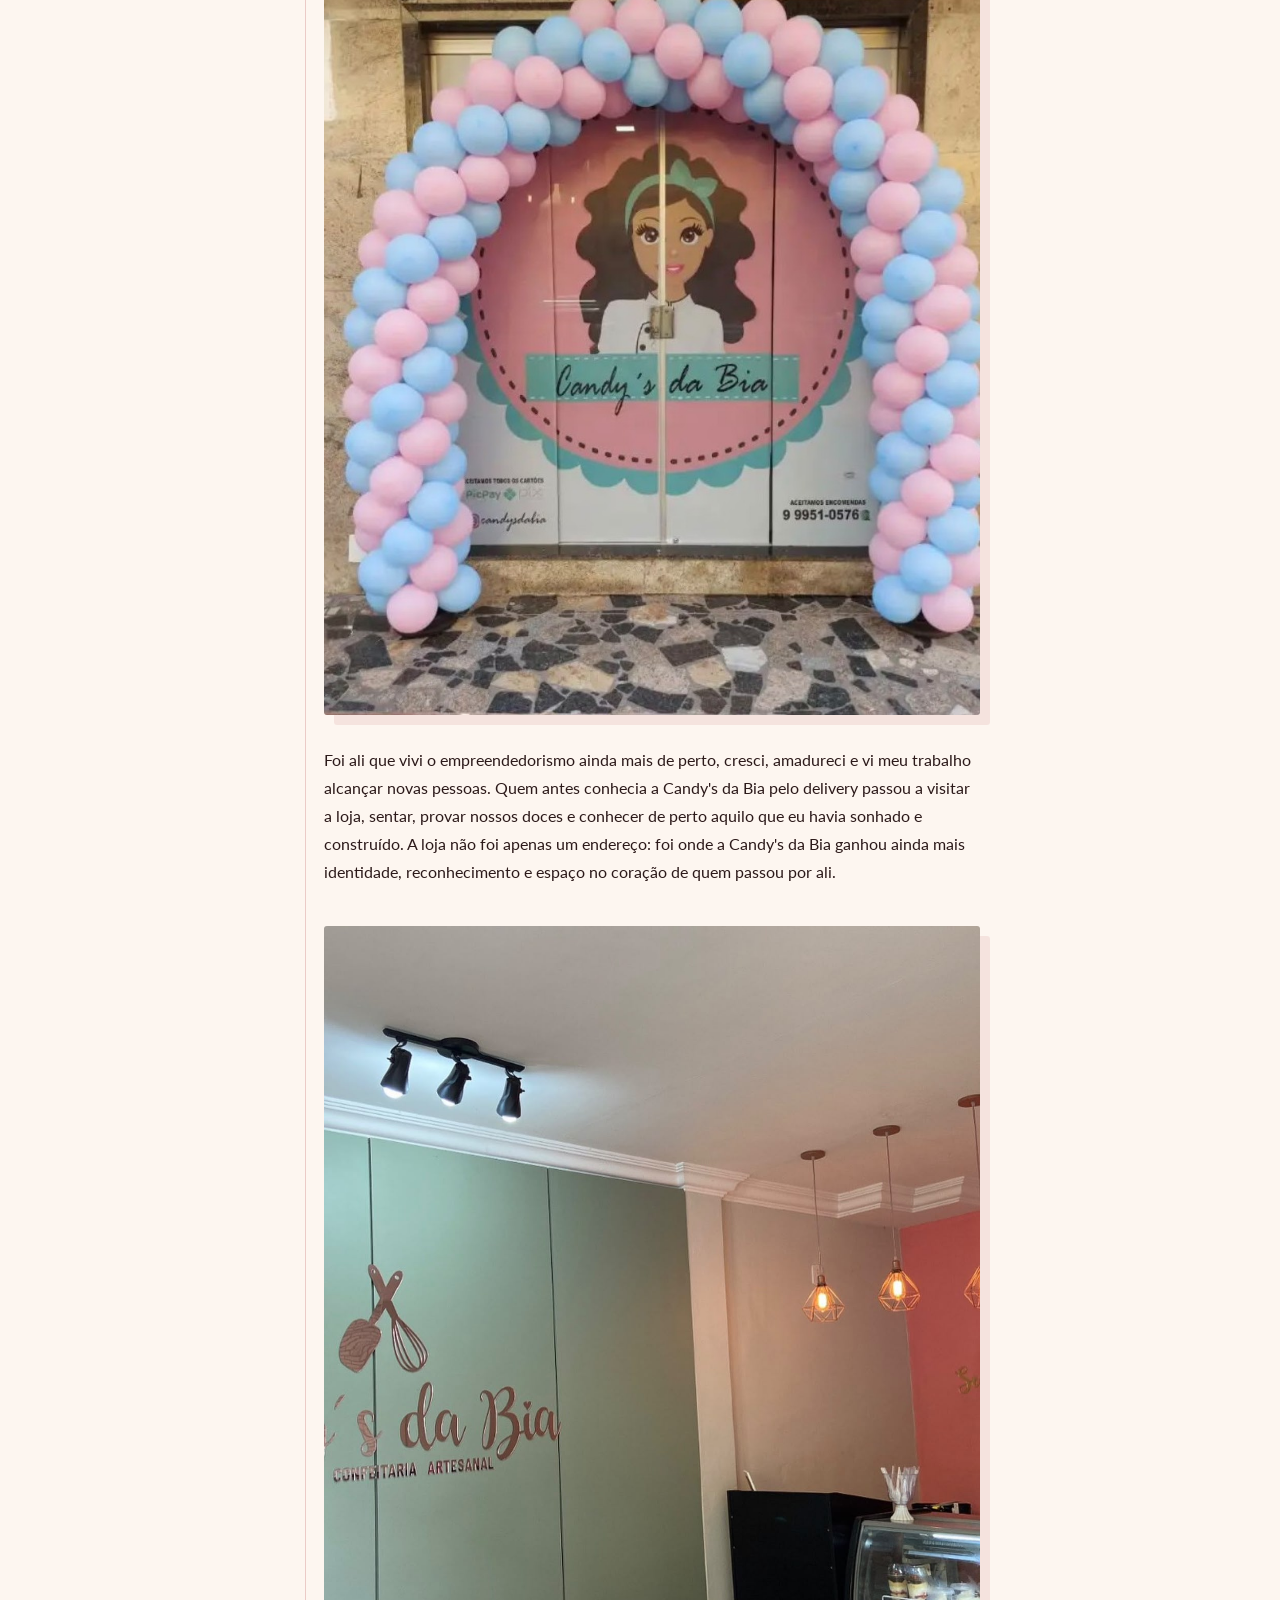
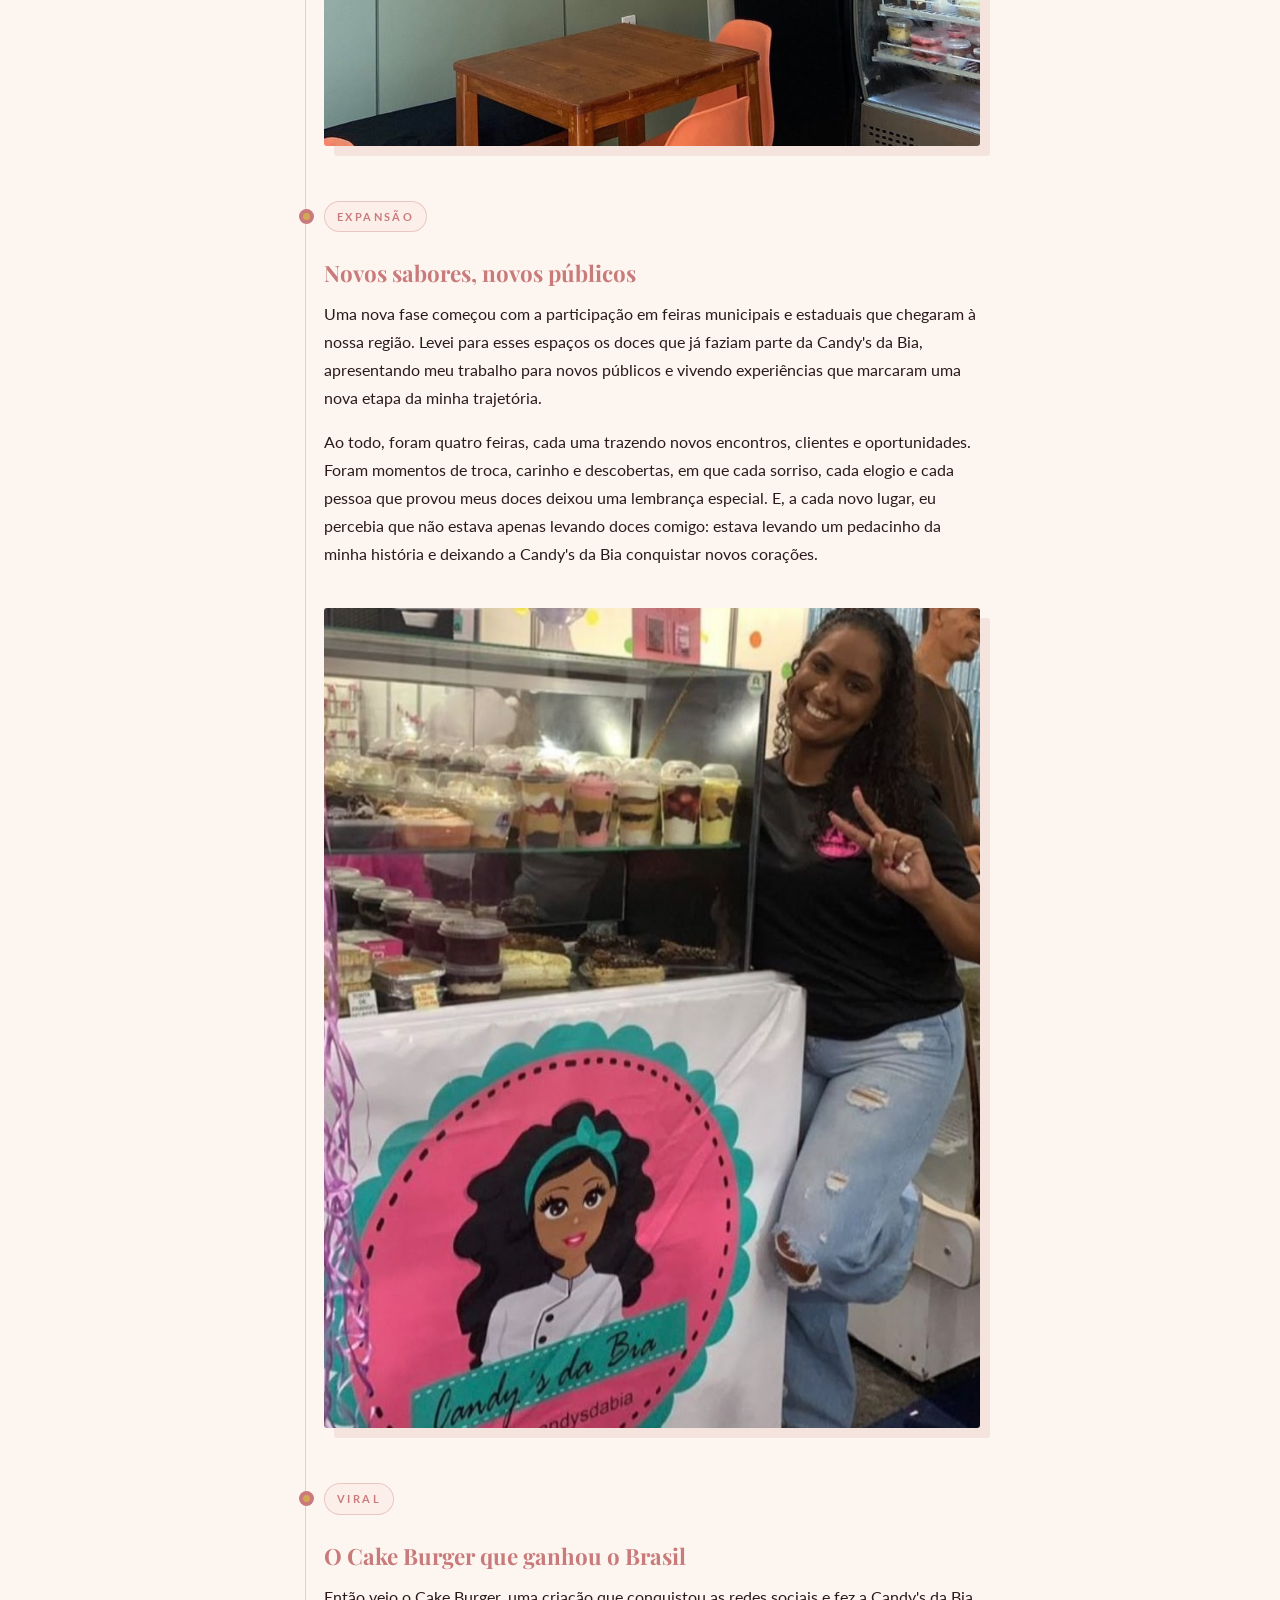
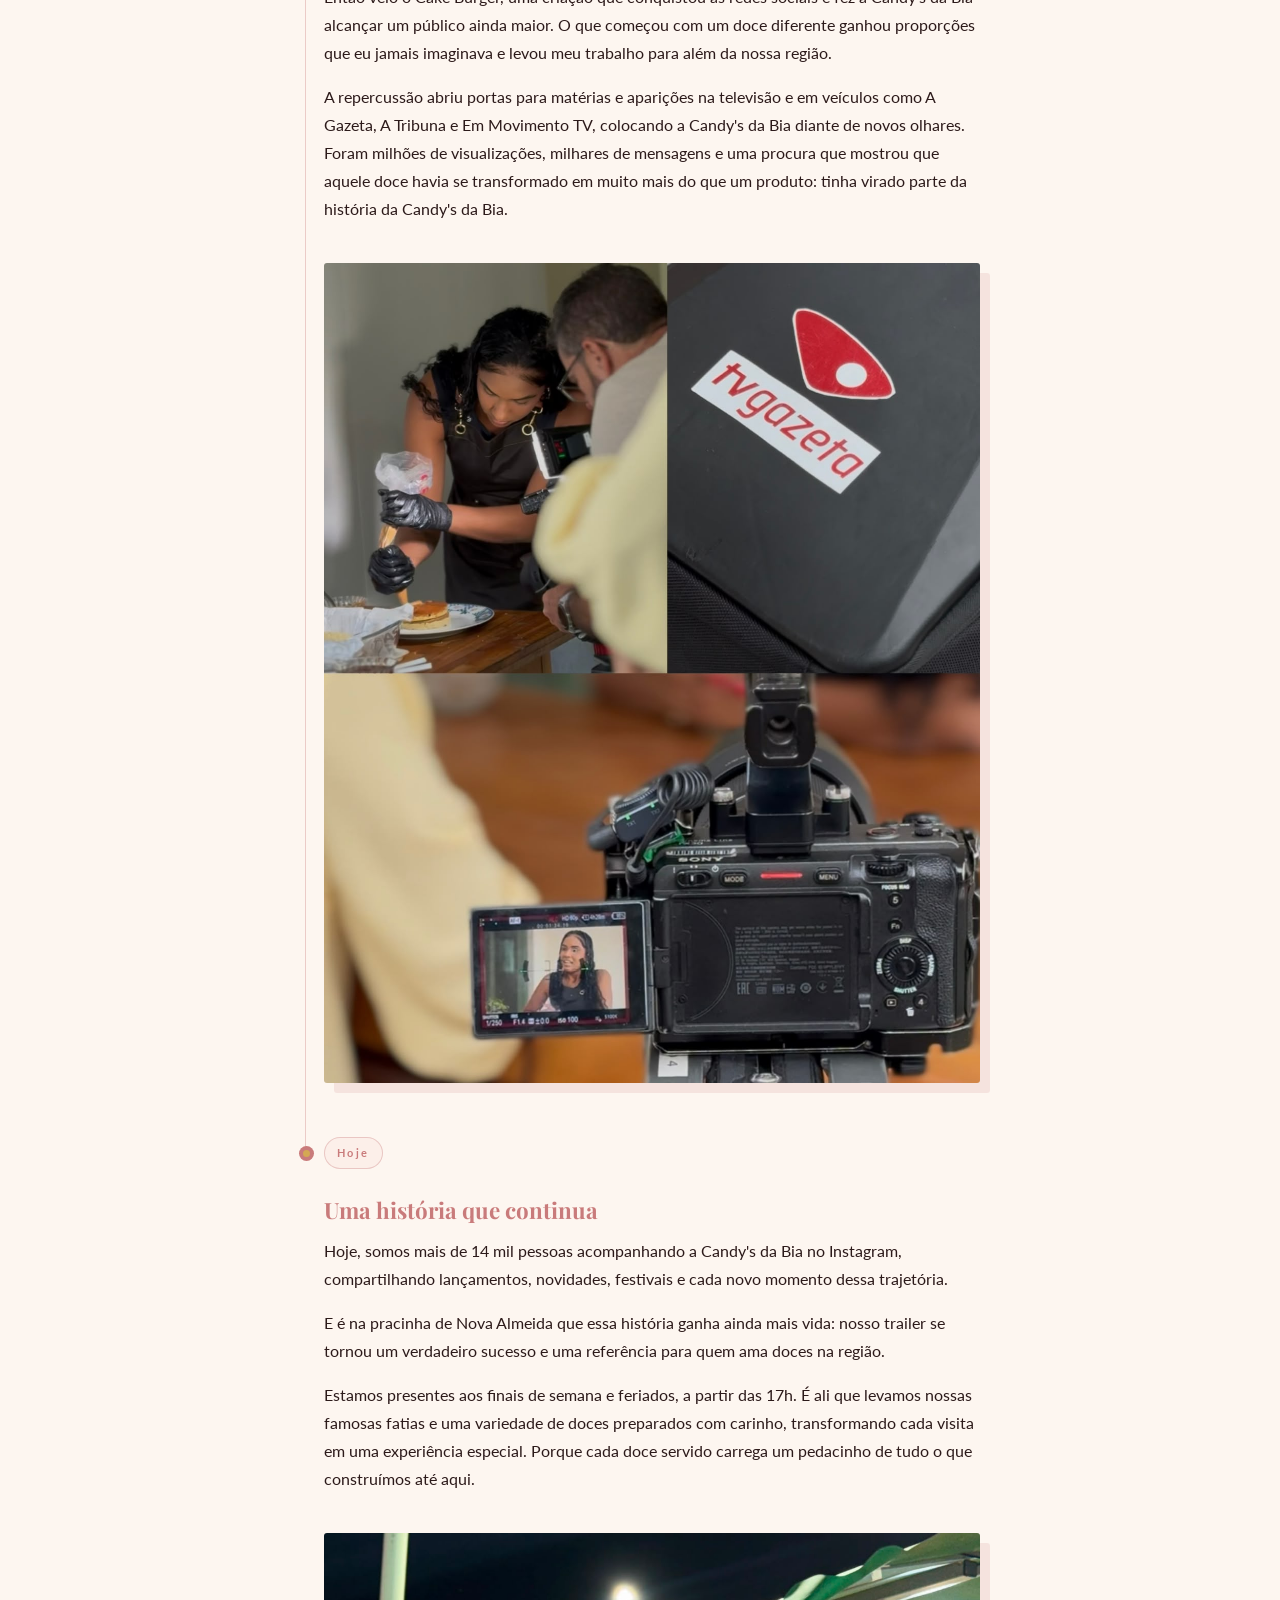
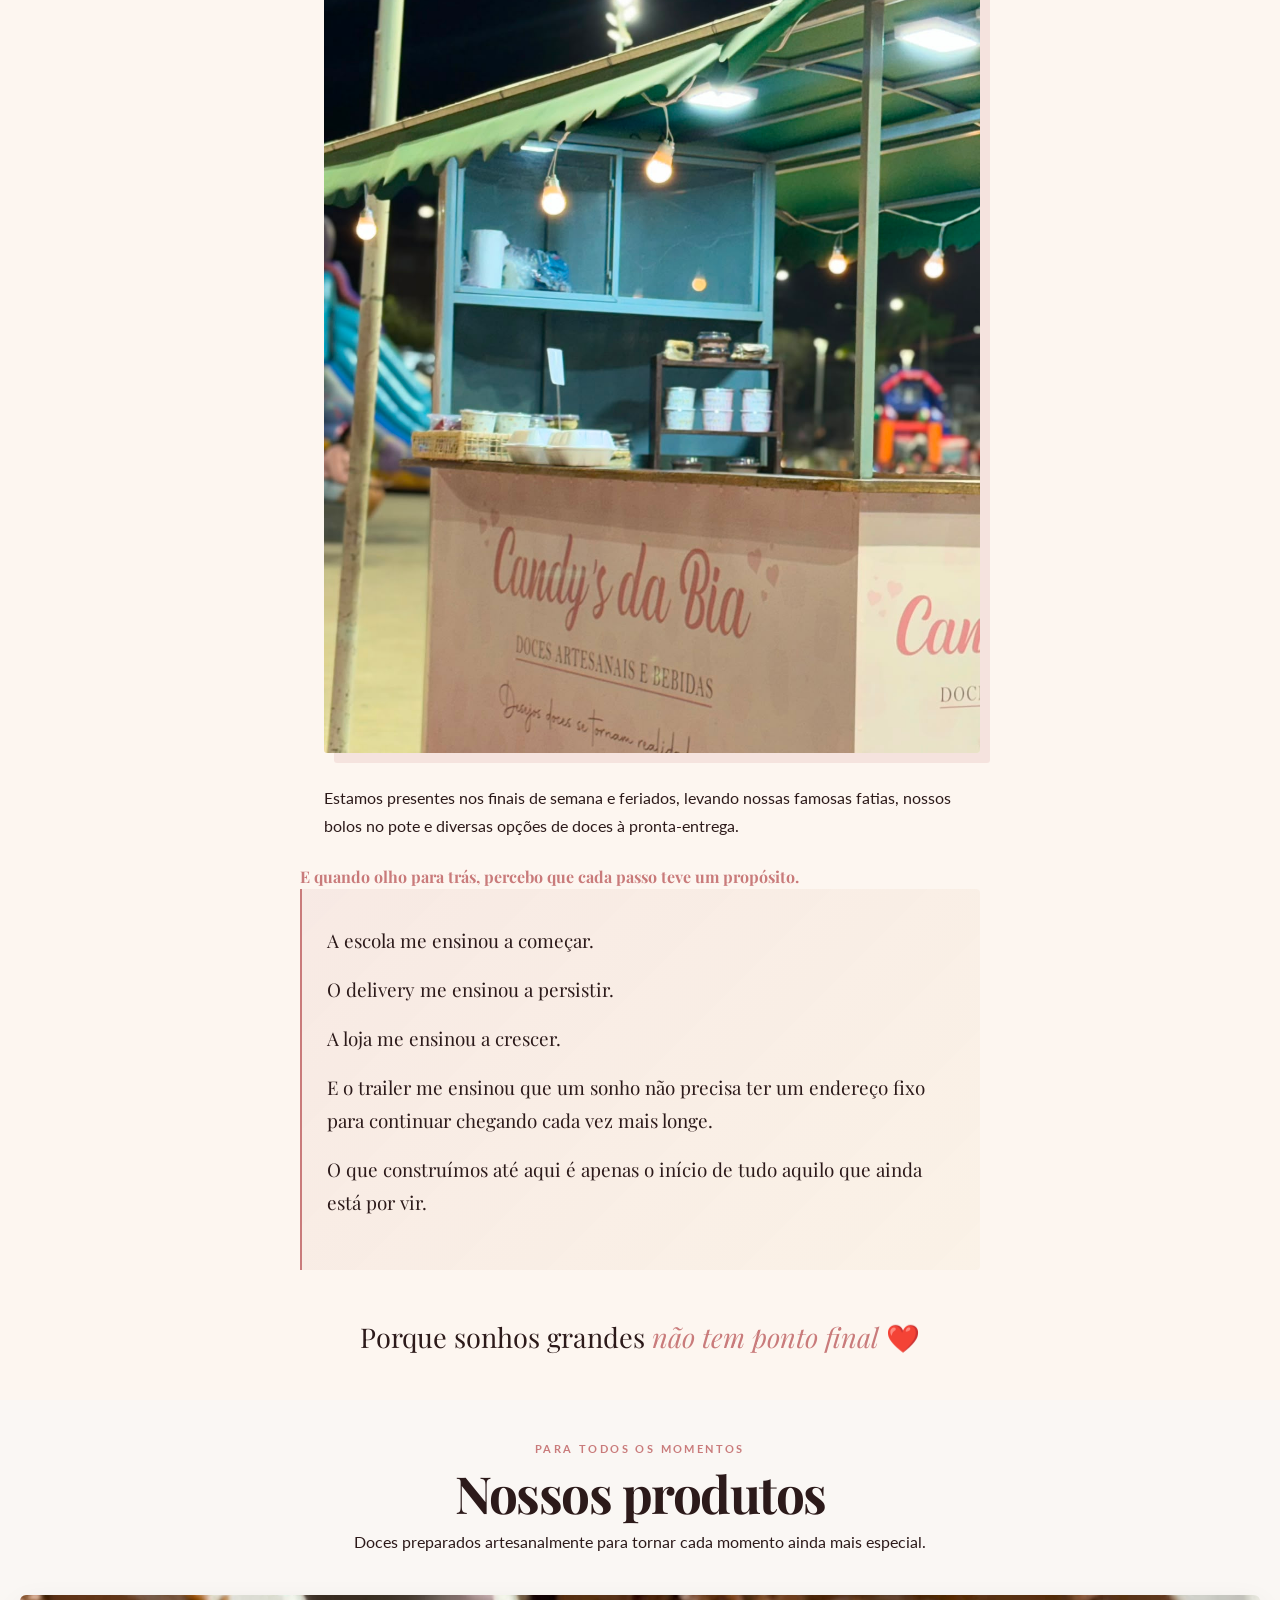
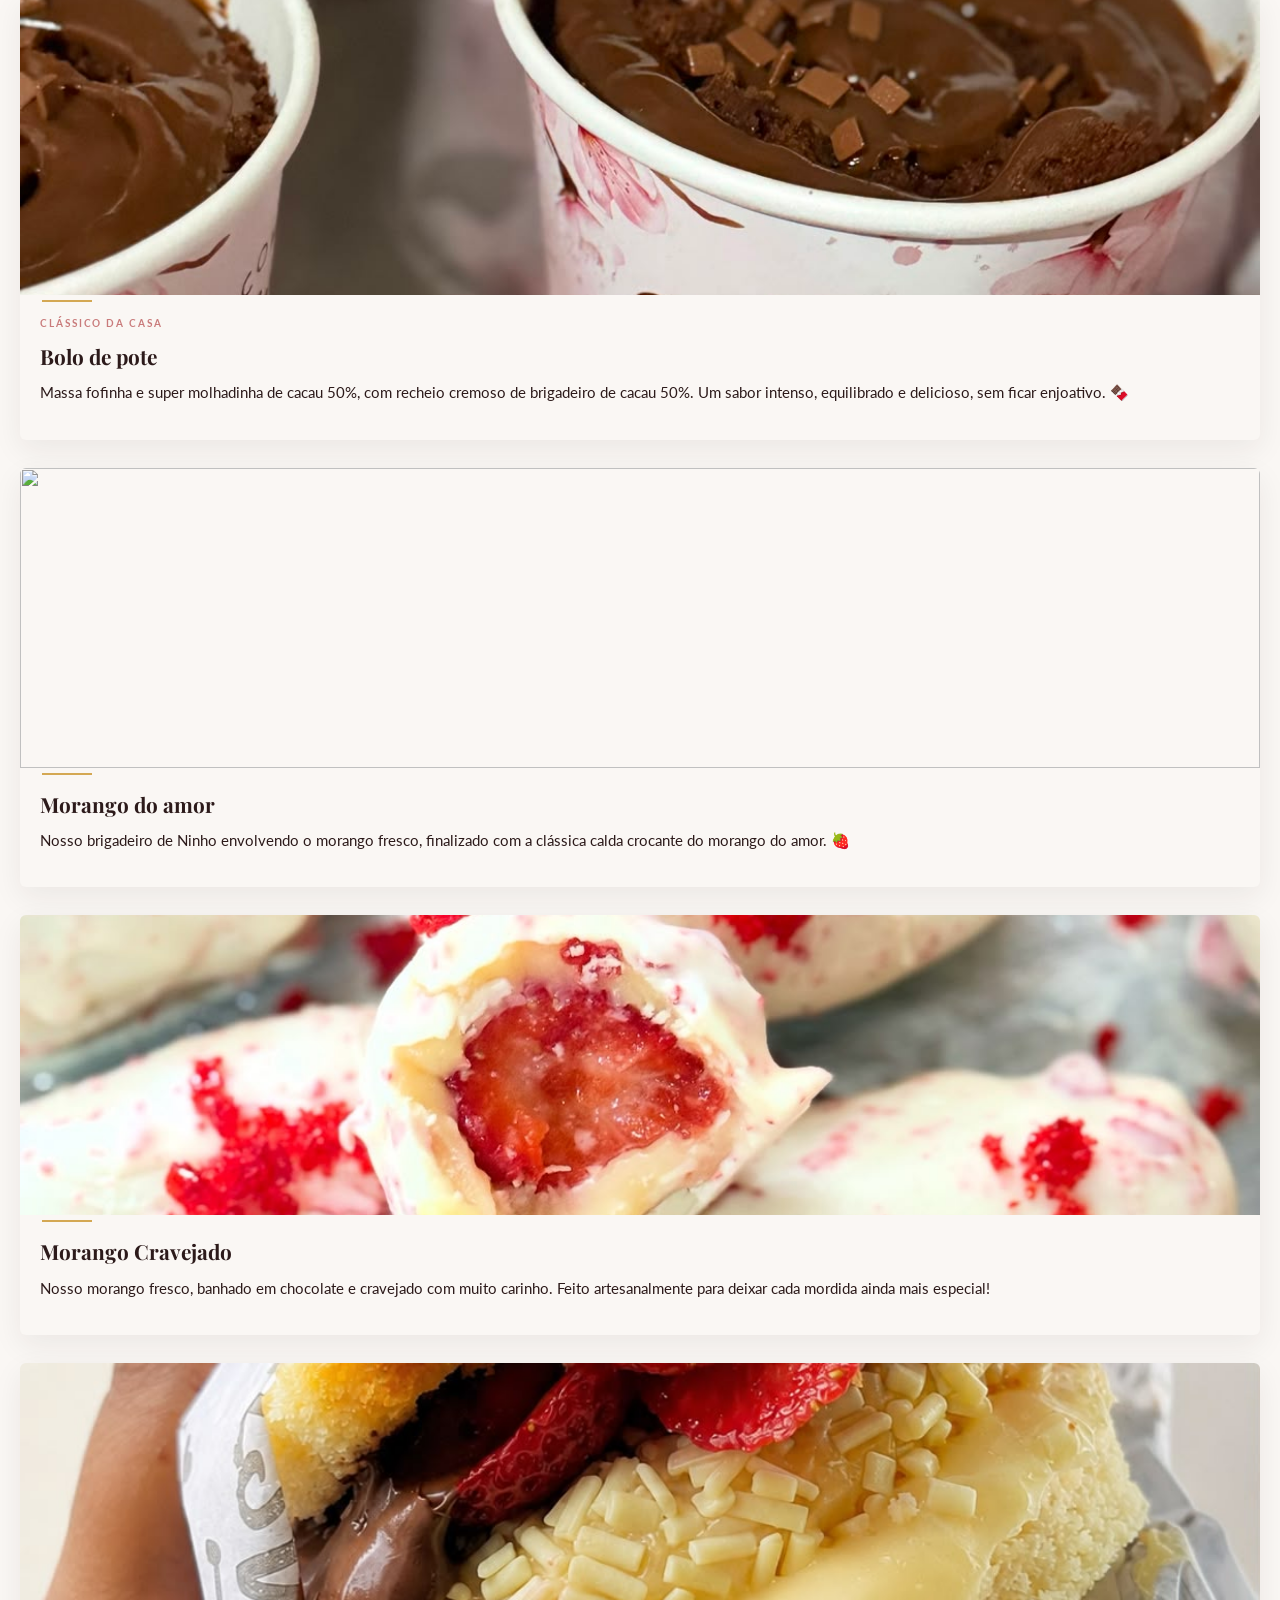
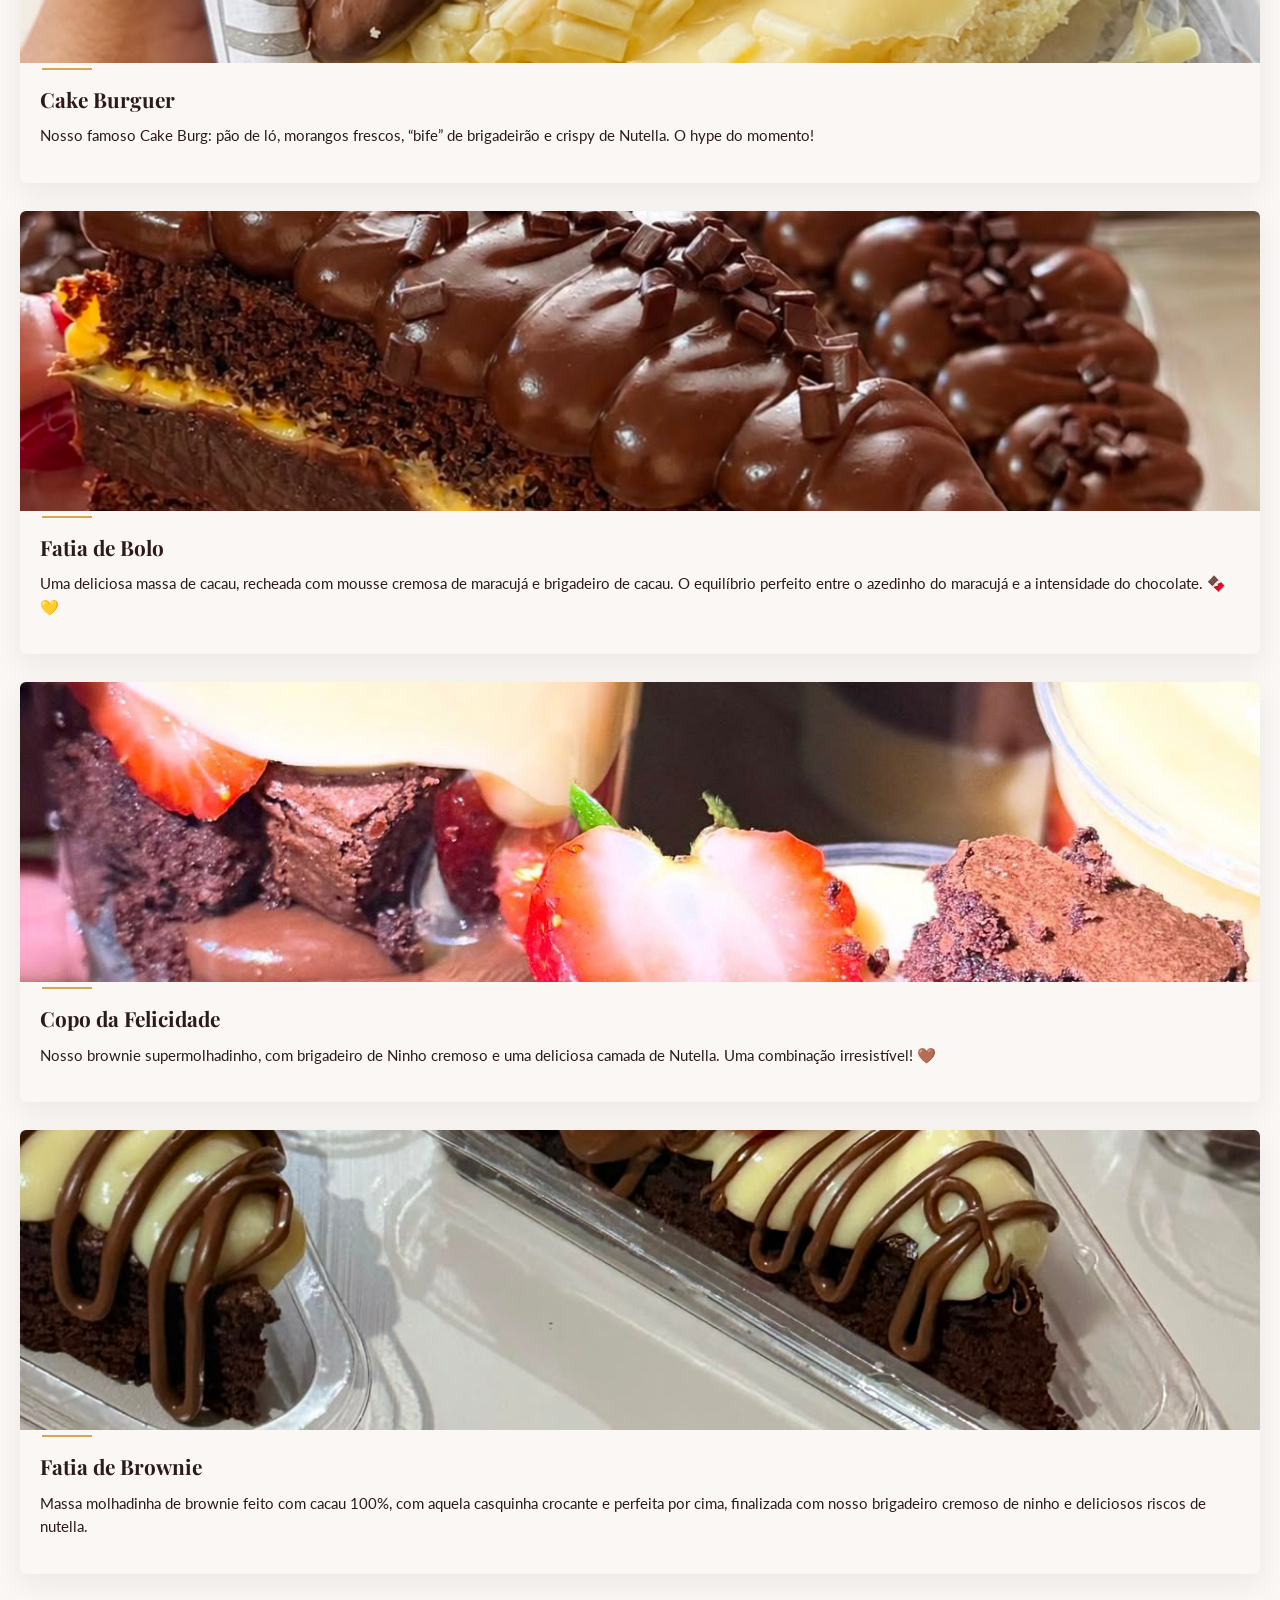
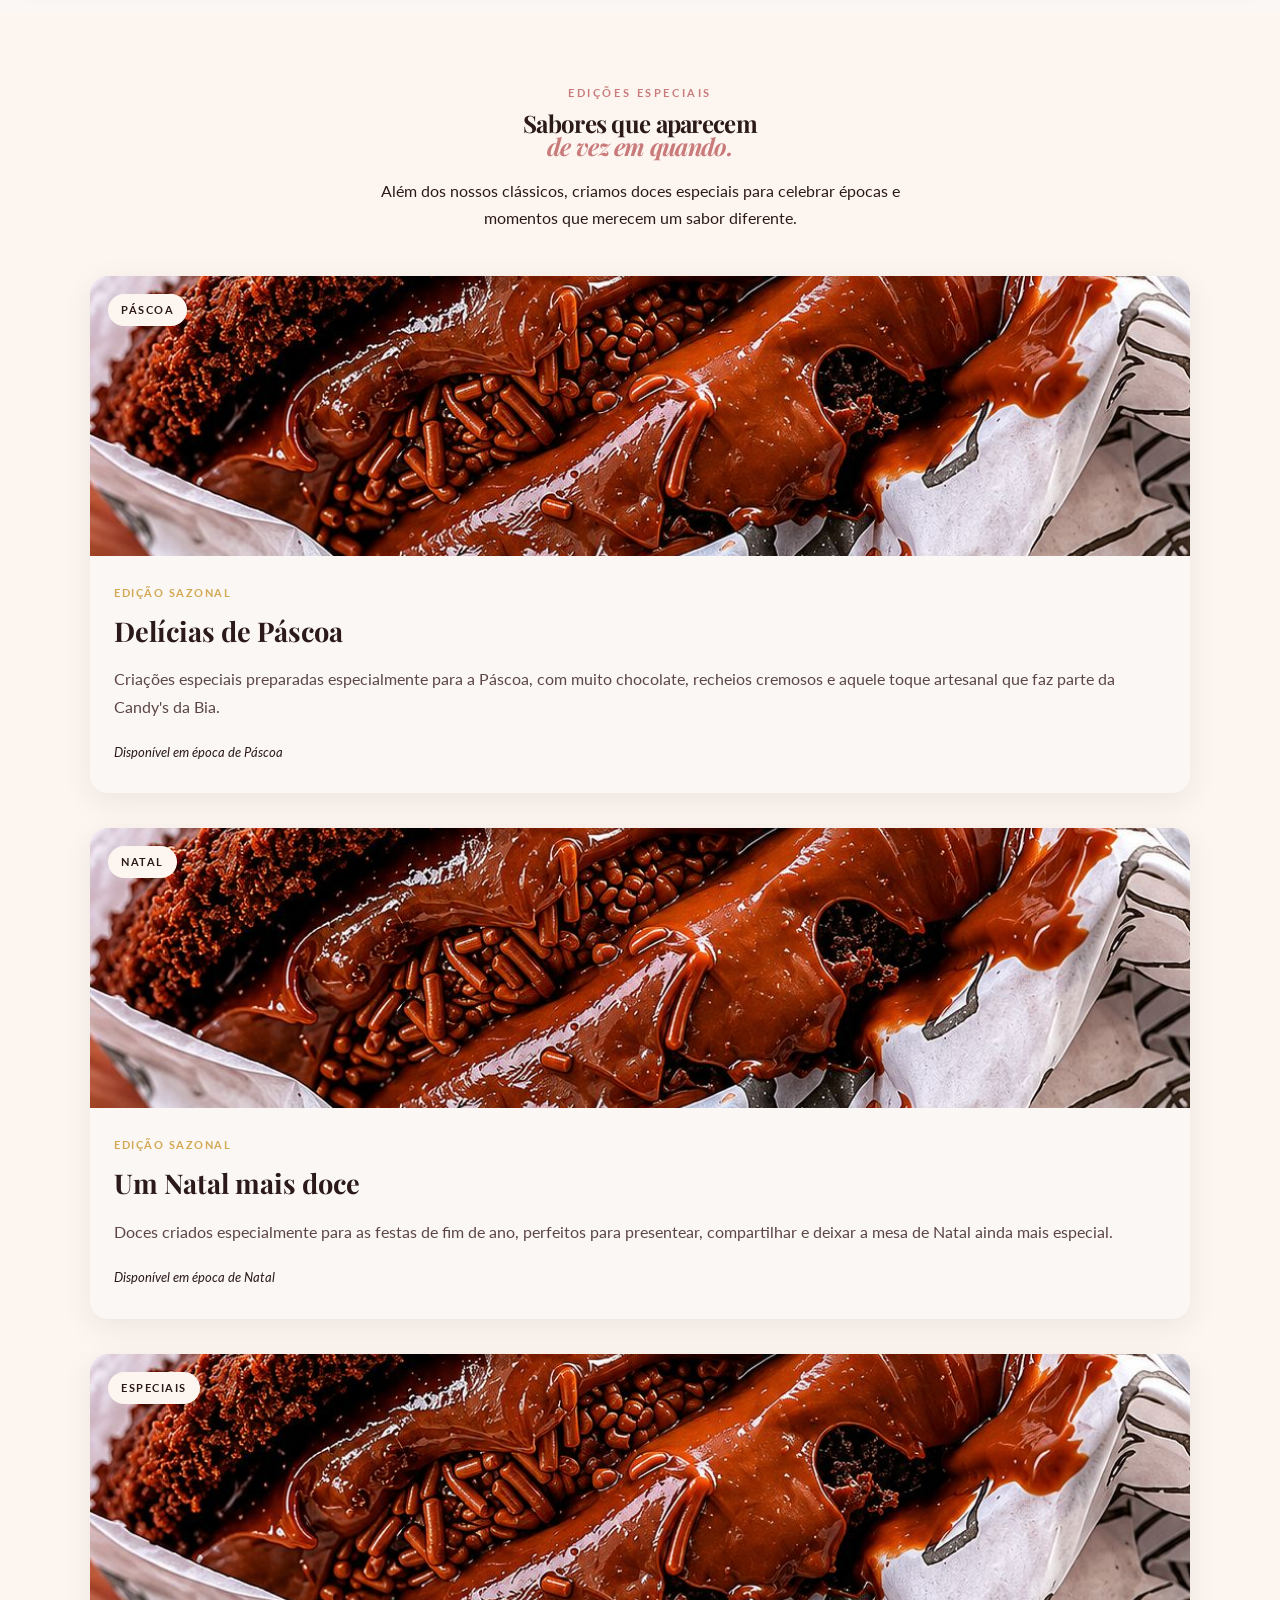
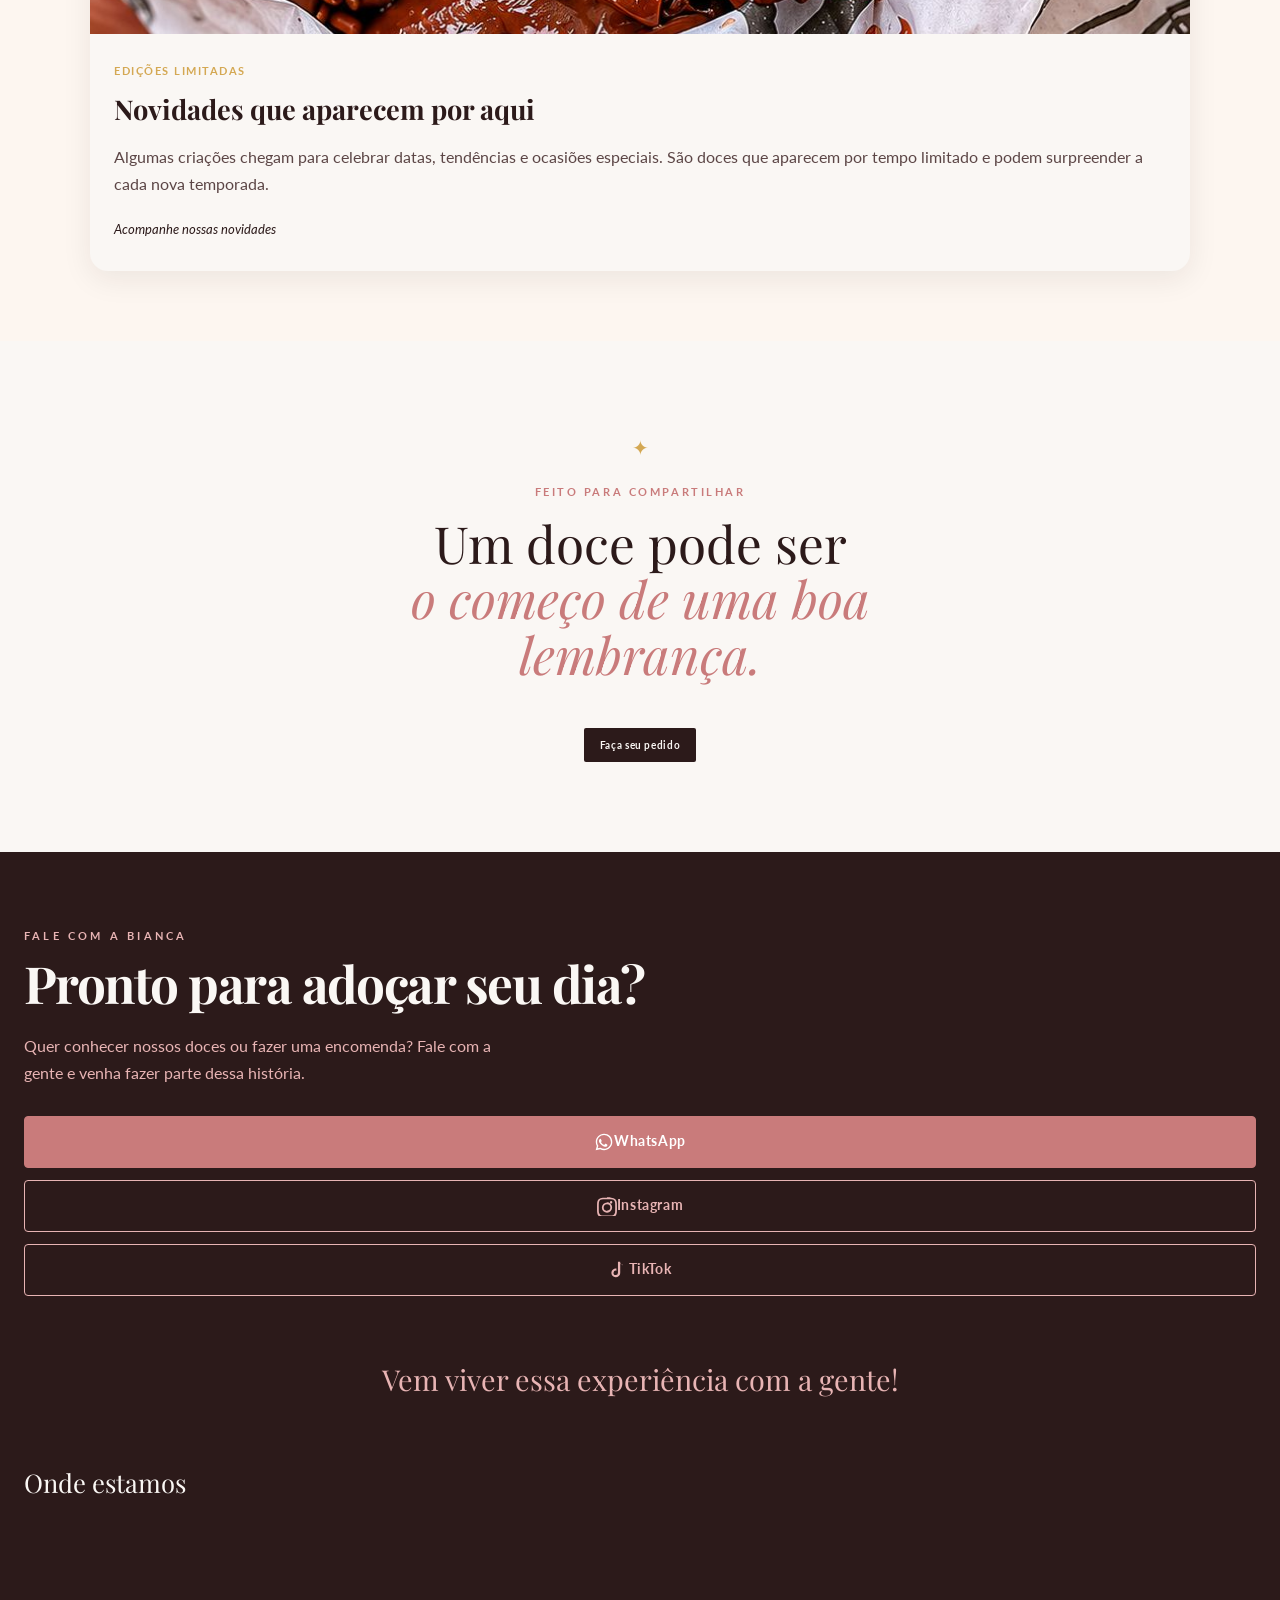
==== commit de5b1348: "Atualizações" ====
--- a/index.html
+++ b/index.html
@@ -3,26 +3,43 @@
 <head>
     <meta charset="UTF-8">
     <meta name="viewport" content="width=device-width, initial-scale=1.0">
+
+    <meta name="description" content="Candy's da Bia - Confeitaria artesanal em Nova Almdeida, Serra-ES.">
     
+    <!-- Fontes -->
     <link href="https://fonts.googleapis.com/css2?family=Playfair+Display:ital,wght@0,400;0,700;1,400&family=Lato:wght@300;400;700&family=Dancing+Script:wght@700&display=swap" rel="stylesheet">
-    <link rel="stylesheet" href="https://fonts.googleapis.com/css2?family=Material+Symbols+Outlined:opsz,wght,FILL,GRAD@20..48,100..700,0..1,-50..200&icon_names=menu" />
+   
+    <!-- Ícones -->
+    <link rel="stylesheet" href="https://fonts.googleapis.com/css2?family=Material+Symbols+Outlined:opsz,wght,FILL,GRAD@20..48,100..700,0..1,-50..200&icon_names=menu"/>
     <link rel="icon" href="data:image/svg+xml,<svg xmlns=%22http://www.w3.org/2000/svg%22 viewBox=%220 0 100 100%22><text y=%22.9em%22 font-size=%2290%22>🍰</text></svg>">
 
+    <link rel="stylesheet" href="MobileFirst.css">
+
+   <title>Candy's da Bia · Confeitaria Artesanal</title>
     
-   <title>Candy's da Bia · Confeitaria Artesanal</title>
-    <link rel="stylesheet" href="MobileFirst.css">
 </head>
+
 <body>
 
-    <header>
-     <p class="logo">Candy's da Bia</p>
-
-      <button id="menu" aria-label="Abrir meu" aria-expanded="false">
-        <span class="material-symbols-outlined">
-            menu
-        </span>
-      </button>
-            <nav id="itens">
+    <header class="header">
+        <a href="#inicio" class="logo">
+            Candy's da Bia
+        </a>
+
+        <button 
+            class="menu-button" 
+            id="menu" 
+            type="button" 
+            aria-label="Abrir menu" 
+            aria-expanded="false"
+            aria-controls="itens"
+            >
+            <span class="material-symbols-outlined">
+                menu
+            </span>
+        </button>
+
+            <nav id="itens" class="nav" aria-label="Navegação principal">
                 <a href="#">INÍCIO</a>
                 <a href="#">SOBRE</a>
                 <a href="# ">PRODUTOS</a>
@@ -31,448 +48,360 @@
             </nav>
     </header>
 
-    <section id="hero" class="container">
-        <div class="foto-Bianca">
-            <img src="Imagens/Bianca.png" alt="Bianca no jornal" class="Bianca">
-      
+    <main>
+        <section id="hero">
+            <div class="hero-image">
+                <img 
+                    src="Imagens/Bianca.png" alt="Bianca, fundadora da Candy's da Bia"
+                >
+            </div>
+
+            <div class="hero-content">
+
+                <span class="eyebrow">
+                    CONFEITARIA ARTESANAL
+                </span>
+
+                <h1 class="titulo">
+                    Doces que <br><em>contam histórias</em>
+                </h1>
+        
+                <p>
+                    Um sonho que cresceu, conquistou pessoas e hoje adoça histórias.
+                </p>
+                <a href="#sobre" class="botao-hero">
+                    Conheça nossa história
+                </a>
+            </div>
+        </section>
+
+        <section id="sobre">
+            <div class="Bianca">
+                <span class="eyebrow">
+                    QUEM É BIANCA?
+                </span>
+                <h2 class="titulo">
+                    Da paixão pela confeitaria a uma história de sucesso
+                </h2>
+                <div class="detalhe"></div>
+                <p class="introducao">
+                    Uma história feita de coragem, criatividade e muitos doces.
+                </p>
+
+                <img src="Imagens/BiancaJornal.jpeg" alt="Bianca em reportagem" class="BiancaJornal">
+
+                
+                <article class="historia-item">
+                    <div class="historia-marcador">
+                        <span>2015</span>
+                    </div>
+                    <div class="historia-conteudo">
+                        <h3>Desde 2015, transformando sonhos em doçuras</h3>
+                        <p>
+                            Bia sou eu, Bianca. E a Candy's da Bia é o resultado de uma paixão que começou em 2015 e que, com muito trabalho, criatividade e dedicação, foi crescendo junto comigo.
+                        </p>
+                        <p>
+                            Comecei com os primeiros bolos no pote. Depois vieram as encomendas, o delivery, as entregas de motinha e, aos poucos, meus doces foram ganhando espaço, meu nome ficando conhecido e a Candy's da Bia conquistando seu lugar no coração das pessoas.
+                        </p>
+                    </div>
+                </article>
+
+                <article class="historia-item">
+                    <div class="historia-marcador">
+                        <span>A primeira loja</span>
+                    </div>
+                    <div class="historia-conteudo">
+                        <h3>
+                            O sonho ganhou um lugar
+                        </h3>
+                        <p>
+                            No final de 2021, realizei o sonho de abrir minha primeira loja em Nova Almeida, Serra-ES, onde permaneci por cerca de dois anos. Cada detalhe daquele espaço nasceu de um sonho e foi pensado por mim com muito carinho, desde cada cantinho até a experiência de quem chegava para conhecer e provar meus doces.
+                        </p>
+                        <img src="Imagens/lojaBianca.jpeg" alt="Fachada da primeira loja da Candy's da Bia em Nova Almeida" class="BiancaJornal">
+                        <p>
+                            Foi ali que vivi o empreendedorismo ainda mais de perto, cresci, amadureci e vi meu trabalho alcançar novas pessoas. Quem antes conhecia a Candy's da Bia pelo delivery passou a visitar a loja, sentar, provar nossos doces e conhecer de perto aquilo que eu havia sonhado e construído. A loja não foi apenas um endereço: foi onde a Candy's da Bia ganhou ainda mais identidade, reconhecimento e espaço no coração de quem passou por ali.
+                        </p>
+                        <img src="Imagens/lojaBiancaInterior.jpeg" alt="Interior da primeira loja." class="BiancaJornal">
+    
+                    </div>
+                </article>
+                <article class="historia-item">
+                    <div class="historia-marcador">
+                        <span>EXPANSÃO</span>
+                    </div>
+                    <div class="historia-conteudo">
+                        <h3>Novos sabores, novos públicos</h3>
+                        <p>
+                            Uma nova fase começou com a participação em feiras municipais e estaduais que chegaram à nossa região. Levei para esses espaços os doces que já faziam parte da Candy's da Bia, apresentando meu trabalho para novos públicos e vivendo experiências que marcaram uma nova etapa da minha trajetória.
+                        </p>
+                        <p>
+                            Ao todo, foram quatro feiras, cada uma trazendo novos encontros, clientes e oportunidades. Foram momentos de troca, carinho e descobertas, em que cada sorriso, cada elogio e cada pessoa que provou meus doces deixou uma lembrança especial. E, a cada novo lugar, eu percebia que não estava apenas levando doces comigo: estava levando um pedacinho da minha história e deixando a Candy's da Bia conquistar novos corações.
+                        </p>
+                        <img src="Imagens/BiancaFestival.jpeg" alt="Bianca em um festival" class="BiancaJornal">
+                    </div>
+                </article>
+                <article class="historia-item">
+                    <div class="historia-marcador">
+                        <span>VIRAL</span>
+                    </div>
+                    <div class="historia-conteudo">
+                        <h3>O Cake Burger que ganhou o Brasil</h3>
+                        <p>
+                            Então veio o Cake Burger, uma criação que conquistou as redes sociais e fez a Candy's da Bia alcançar um público ainda maior. O que começou com um doce diferente ganhou proporções que eu jamais imaginava e levou meu trabalho para além da nossa região.
+                        </p>
+                        <p>
+                            A repercussão abriu portas para matérias e aparições na televisão e em veículos como A Gazeta, A Tribuna e Em Movimento TV, colocando a Candy's da Bia diante de novos olhares. Foram milhões de visualizações, milhares de mensagens e uma procura que mostrou que aquele doce havia se transformado em muito mais do que um produto: tinha virado parte da história da Candy's da Bia.
+                        </p>
+                        <img src="Imagens/BiancaJornal2.jpeg" class="BiancaJornal" alt="Reportagem Bianca">
+                    </div>
+                </article>
+                <article class="historia-item">
+                    <div class="historia-marcador">
+                        <span>Hoje</span>
+                    </div>
+                    <div class="historia-conteudo">
+                        <h3>
+                            Uma história que continua
+                        </h3>
+                        <p>
+                            Hoje, somos mais de 14 mil pessoas acompanhando a Candy's da Bia no Instagram, compartilhando lançamentos, novidades, festivais e cada novo momento dessa trajetória.
+                        </p>
+                        <p>
+                            E é na pracinha de Nova Almeida que essa história ganha ainda mais vida: nosso trailer se tornou um verdadeiro sucesso e uma referência para quem ama doces na região.
+                        </p>
+                        <p>
+                            Estamos presentes aos finais de semana e feriados, a partir das 17h. É ali que levamos nossas famosas fatias e uma variedade de doces preparados com carinho, transformando cada visita em uma experiência especial. Porque cada doce servido carrega um pedacinho de tudo o que construímos até aqui.
+                        </p>
+                        <img src="Imagens/carrinhoBianca.jpeg" alt="" class="BiancaJornal">
+                        <p>
+                            Estamos presentes nos finais de semana e feriados, levando nossas famosas fatias, nossos bolos no pote e diversas opções de doces à pronta-entrega.
+                        </p>
+                    </div>
+                </article>
+        
+                        <h4>E quando olho para trás, percebo que cada passo teve um propósito.</h4>
+                        
+                        <div class="frases-historia">
+                            <p>
+                                A escola me ensinou a começar.
+                            </p>
+                            <p>
+                                O delivery me ensinou a persistir.
+                            </p>
+                            <p>
+                                A loja me ensinou a crescer.
+                            </p>
+                            <p>
+                                E o trailer me ensinou que um sonho não precisa ter um endereço fixo para continuar chegando cada vez mais longe.
+                            </p>
+                            <p>
+                                O que construímos até aqui é apenas o início de tudo aquilo que ainda está por vir.
+                            </p>
+                        </div>
+                        <div class="fechamento-historia">
+                            <!-- <p>
+                                Hoje, a Candy's da Bia é feita de doces, mas também de sonhos, criatividade, pessoas e histórias.
+                            </p> -->
+        
+                            <strong>
+                                Porque sonhos grandes <em>não tem ponto final</em> ❤️
+                            </strong>
+                        </div>
+        
+                </div>
+        
+        </section>
+        <section id="produtos">
+           <div class="titulo-secao">
+            <p>PARA TODOS OS MOMENTOS</p>
+            <h2 class="titulo">Nossos produtos</h2>
+            <p>
+                 Doces preparados artesanalmente para tornar
+                cada momento ainda mais especial.
+            </p>
+           </div>
+           <div class="produtos-container">
+                <article class="card-produto">
+                    <img src="Imagens/BoloDePote.jpeg" alt="">
+                    <div class="info-produto">
+                        <span class="categoria-produto">CLÁSSICO DA CASA</span>
+                        <h3>Bolo de pote</h3>
+                        <p>Massa fofinha e super molhadinha de cacau 50%, com recheio cremoso de brigadeiro de cacau 50%. Um sabor intenso, equilibrado e delicioso, sem ficar enjoativo. 🍫</p>
+                    </div>
+                </article>
+                <article class="card-produto">
+                    <img src="Imagens/Morango.jpeg" alt="">
+                    <div class="info-produto">
+                        <h3>Morango do amor</h3>
+                        <p>Nosso brigadeiro de Ninho envolvendo o morango fresco, finalizado com a clássica calda crocante do morango do amor. 🍓</p>
+                    </div>
+                </article>
+                 <article class="card-produto">
+                    <img src="Imagens/morango-cravejado.jpeg" alt="">
+                    <div class="info-produto">
+                        <h3>Morango Cravejado</h3>
+                        <p>Nosso morango fresco, banhado em chocolate e cravejado com muito carinho. Feito artesanalmente para deixar cada mordida ainda mais especial!</p>
+                    </div>
+                </article>
+                <article class="card-produto">
+                    <img src="Imagens/cakeBurguer.jpeg" alt="">
+                    <div class="info-produto">
+                        <h3>Cake Burguer</h3>
+                        <p>Nosso famoso Cake Burg: pão de ló, morangos frescos, “bife” de brigadeirão e crispy de Nutella. O hype do momento! </p>
+        
+                    </div>
+                </article>
+                <article class="card-produto">
+                    <img src="Imagens/fatiaMaracuja.jpeg" alt="">
+                    <div class="info-produto">
+                        <h3>Fatia de Bolo</h3>
+                        <p>Uma deliciosa massa de cacau, recheada com mousse cremosa de maracujá e brigadeiro de cacau. O equilíbrio perfeito entre o azedinho do maracujá e a intensidade do chocolate. 🍫💛</p>
+        
+                    </div>
+                </article>
+                <article class="card-produto">
+                    <img src="Imagens/copoMorango.jpeg" alt="">
+                    <div class="info-produto">
+                        <h3>Copo da Felicidade</h3>
+                        <p>Nosso brownie supermolhadinho, com brigadeiro de Ninho cremoso e uma deliciosa camada de Nutella. Uma combinação irresistível! 🤎</p>
+        
+                    </div>
+                </article>
+                <article class="card-produto">
+                    <img src="Imagens/fatiaMorango.jpeg" alt="">
+                    <div class="info-produto">
+                        <h3>Fatia de Brownie</h3>
+                        <p>Massa molhadinha de brownie feito com cacau 100%, com aquela casquinha crocante e perfeita por cima, finalizada com nosso brigadeiro cremoso de ninho e deliciosos riscos de nutella.
+                    </p>
+                    </div>
+                </article>
+           </div>
+        </section>
+
+        <section id="especiais" class="produtos-especiais">
+        <div class="titulo-secao especiais-intro">
+            <span class="eyebrow">EDIÇÕES ESPECIAIS</span>
+            <h2 class="titulo">
+                Sabores que aparecem<br>
+                <em>de vez em quando.</em>
+            </h2>
+            <p>
+                Além dos nossos clássicos, criamos doces especiais
+                para celebrar épocas e momentos que merecem um sabor diferente.
+            </p>
         </div>
-
-        <div class="texto-Hero">
-            <span class="hero-eyebrow">CONFEITARIA ARTESANAL</span>
-            <h1 class="titulo">Doces que <br><em>contam histórias</em></h1>
-           
-            <p>
-                Um sonho que cresceu, conquistou pessoas e hoje adoça histórias.
+        <div class="especiais-container">
+            <!-- PÁSCOA -->
+            <article class="card-especial">
+                <div class="imagem-especial">
+                    <img
+                        src="Imagens/cake-burguer.jpeg"
+                        alt="Doces especiais de Páscoa da Candy's da Bia"
+                    >
+                    <span class="etiqueta-especial">PÁSCOA</span>
+                </div>
+                <div class="info-especial">
+                    <span class="categoria-especial">
+                        EDIÇÃO SAZONAL
+                    </span>
+                    <h3>Delícias de Páscoa</h3>
+                    <p>
+                        Criações especiais preparadas especialmente para a
+                        Páscoa, com muito chocolate, recheios cremosos e
+                        aquele toque artesanal que faz parte da Candy's da Bia.
+                    </p>
+                    <span class="disponibilidade">
+                        Disponível em época de Páscoa
+                    </span>
+                </div>
+            </article>
+            <!-- NATAL -->
+            <article class="card-especial">
+                <div class="imagem-especial">
+                    <img
+                         src="Imagens/cake-burguer.jpeg"
+                        alt="Doces especiais de Natal da Candy's da Bia"
+                    >
+                    <span class="etiqueta-especial">NATAL</span>
+                </div>
+                <div class="info-especial">
+                    <span class="categoria-especial">
+                        EDIÇÃO SAZONAL
+                    </span>
+                    <h3>Um Natal mais doce</h3>
+                    <p>
+                        Doces criados especialmente para as festas de fim
+                        de ano, perfeitos para presentear, compartilhar
+                        e deixar a mesa de Natal ainda mais especial.
+                    </p>
+                    <span class="disponibilidade">
+                        Disponível em época de Natal
+                    </span>
+                </div>
+            </article>
+            <!-- OUTRAS DATAS -->
+            <article class="card-especial">
+                <div class="imagem-especial">
+                    <img
+                         src="Imagens/cake-burguer.jpeg"
+                        alt="Doces especiais da Candy's da Bia"
+                    >
+                    <span class="etiqueta-especial">ESPECIAIS</span>
+                </div>
+                <div class="info-especial">
+                    <span class="categoria-especial">
+                        EDIÇÕES LIMITADAS
+                    </span>
+                    <h3>Novidades que aparecem por aqui</h3>
+                    <p>
+                        Algumas criações chegam para celebrar datas,
+                        tendências e ocasiões especiais. São doces que
+                        aparecem por tempo limitado e podem surpreender
+                        a cada nova temporada.
+                    </p>
+                    <span class="disponibilidade">
+                        Acompanhe nossas novidades
+                    </span>
+                </div>
+            </article>
+        </div>
+        </section>
+        <section class="convite">
+            <span class="eyebrow">FEITO PARA COMPARTILHAR</span>
+            <h2>
+                Um doce pode ser <br> <em>o começo de uma boa lembrança.</em>
+            </h2>
+            <a href="#contatos" class="botao-hero">Faça seu pedido</a>
+        </section>
+        <section id="contatos">
+            <p>Fale com a Bianca</p>
+            <h2 class="titulo">Pronto para adoçar seu dia?</h2>
+            <p>    Quer conhecer nossos doces ou fazer uma encomenda?
+        Fale com a gente e venha fazer parte dessa história.</p>
+            <div class="redes">
+                <a href="https://wa.me/27997308602" class="botao-contato principal"  target="_blank">
+                    <svg viewBox="0 0 24 24" width="20" height="20" aria-hidden="true"><path fill="currentColor" d="M12.04 2C6.58 2 2.13 6.45 2.13 11.91c0 1.75.46 3.39 1.26 4.81L2 22l5.4-1.42a9.9 9.9 0 0 0 4.64 1.18h.01c5.46 0 9.91-4.45 9.91-9.91 0-2.65-1.03-5.13-2.9-7C17.18 3.03 14.69 2 12.04 2m0 1.67c2.2 0 4.27.86 5.83 2.42a8.18 8.18 0 0 1 2.42 5.82c0 4.55-3.7 8.24-8.25 8.24a8.3 8.3 0 0 1-4.2-1.15l-.3-.18-3.12.82.83-3.04-.2-.31a8.2 8.2 0 0 1-1.26-4.4c0-4.55 3.7-8.24 8.25-8.24m-4.6 4.7c-.16 0-.43.06-.65.31s-.86.84-.86 2.04.88 2.37 1 2.53 1.73 2.78 4.29 3.79c2.12.84 2.55.67 3.01.63.46-.04 1.5-.6 1.71-1.19.21-.58.21-1.08.15-1.19-.06-.1-.23-.16-.48-.29s-1.5-.74-1.73-.82c-.23-.09-.4-.13-.57.13s-.65.82-.8 1c-.15.16-.3.19-.55.06s-1.08-.4-2.05-1.27a7.7 7.7 0 0 1-1.42-1.77c-.15-.26-.02-.4.11-.53.11-.11.25-.29.37-.44.12-.15.16-.25.24-.42.08-.16.04-.31-.02-.44s-.57-1.4-.79-1.91c-.2-.5-.41-.43-.57-.43z"/></svg>
+                WhatsApp
+        
+                </a>
+                <a href="https://www.instagram.com/candysdabia/" class="botao-contato" target="_blank">
+                    <svg viewBox="0 0 24 24" width="20" height="20" aria-hidden="true"><path fill="currentColor" d="M12 2.16c3.2 0 3.58.01 4.85.07 1.17.05 1.8.25 2.23.41.56.22.96.48 1.38.9.42.42.68.82.9 1.38.16.42.36 1.06.41 2.23.06 1.27.07 1.65.07 4.85s-.01 3.58-.07 4.85c-.05 1.17-.25 1.8-.41 2.23-.22.56-.48.96-.9 1.38-.42.42-.82.68-1.38.9-.42.16-1.06.36-2.23.41-1.27.06-1.65.07-4.85.07s-3.58-.01-4.85-.07c-1.17-.05-1.8-.25-2.23-.41a3.7 3.7 0 0 1-1.38-.9 3.7 3.7 0 0 1-.9-1.38c-.16-.42-.36-1.06-.41-2.23-.06-1.27-.07-1.65-.07-4.85s.01-3.58.07-4.85c.05-1.17.25-1.8.41-2.23.22-.56.48-.96.9-1.38.42-.42.82-.68 1.38-.9.42-.16 1.06-.36 2.23-.41C8.42 2.17 8.8 2.16 12 2.16m0-1.73C8.74.43 8.33.44 7.05.5c-1.27.06-2.15.26-2.91.56a5.8 5.8 0 0 0-2.1 1.37 5.8 5.8 0 0 0-1.37 2.1c-.3.76-.5 1.64-.56 2.91C.06 8.72.05 9.13.05 12.4s.01 3.68.06 4.96c.06 1.27.26 2.15.56 2.91.31.79.72 1.46 1.37 2.1a5.8 5.8 0 0 0 2.1 1.37c.76.3 1.64.5 2.91.56 1.28.06 1.69.07 4.95.07s3.68-.01 4.95-.07c1.27-.06 2.15-.26 2.91-.56a5.8 5.8 0 0 0 2.1-1.37 5.8 5.8 0 0 0 1.37-2.1c.3-.76.5-1.64.56-2.91.06-1.28.07-1.69.07-4.96s-.01-3.68-.07-4.95c-.06-1.27-.26-2.15-.56-2.91a5.8 5.8 0 0 0-1.37-2.1A5.8 5.8 0 0 0 19.86.98c-.76-.3-1.64-.5-2.91-.56C15.67.02 15.26.01 12 .01Zm0 5.7A6.14 6.14 0 1 0 18.14 12 6.14 6.14 0 0 0 12 5.87Zm0 10.13A4 4 0 1 1 16 12a4 4 0 0 1-4 4Zm6.4-10.36a1.44 1.44 0 1 1-1.44-1.44 1.44 1.44 0 0 1 1.44 1.44Z" transform="translate(0 1.6)"/></svg>
+                    Instagram
+                </a>
+                <a href="https://www.tiktok.com/@candysdabia?_r=1&_t=ZS-99BXjHSEYq5" class="botao-contato" target="_blank">
+                    <svg viewBox="0 0 24 24" width="20" height="20" aria-hidden="true"><path fill="currentColor" d="M16.6 5.82a4.28 4.28 0 0 1-3.14-1.38V15.5a5.31 5.31 0 1 1-4.57-5.26v2.67a2.65 2.65 0 1 0 1.85 2.53V2h2.6a4.28 4.28 0 0 0 3.26 4.15Z"/></svg>
+                    TikTok
+                </a>
+            </div>
+            <p class="frase-final">
+                Vem viver essa experiência com a gente!
             </p>
-
-            <a href="#sobre" class="botao-hero">Conheça nossa história</a>
-        </div>
-        
-    </section>
-
-
-    <section id="sobre" class="container">
-        <div class="Bianca">
-            <span class="hero-eyebrow">QUEM É BIANCA?</span>
-
-            <h2 class="titulo">
-                Da paixão pela confeitaria a uma história de sucesso
-            </h2>
-
-            <div class="detalhe"></div>
-
-            <p class="introducao">
-                Uma história feita de coragem, criatividade e muitos doces.
-            </p>
-            <img src="Imagens/BiancaJornal.jpeg" alt="Bianca em reportagem" class="BiancaJornal">
-
-            <!--2015-->
-
-            <article class="historia-item">
-                <div class="historia-marcador">
-                    <span>2015</span>
-                </div>
-
-                <div class="historia-conteudo">
-
-                    <h3>Desde 2015, transformando sonhos em doçuras</h3>
-                    <p>
-                        Bia sou eu, Bianca. E a Candy's da Bia é o resultado de uma paixão que começou em 2015 e que, com muito trabalho, criatividade e dedicação, foi crescendo junto comigo.
-                    </p>
-                    <p>
-                        Comecei com os primeiros bolos no pote. Depois vieram as encomendas, o delivery, as entregas de motinha e, aos poucos, meus doces foram ganhando espaço, meu nome ficando conhecido e a Candy's da Bia conquistando seu lugar no coração das pessoas.
-                    </p>
-
-                </div>
-
-            </article>
-
-            <article class="historia-item">
-                <div class="historia-marcador">
-                    <span>A primeira loja</span>
-                </div>
-
-                <div class="historia-conteudo">
-
-                    <h3>O sonho ganhou um lugar</h3>
-                    <p>
-                        No final de 2021, realizei o sonho de abrir minha primeira loja em Nova Almeida, Serra-ES, onde permaneci por cerca de dois anos. Cada detalhe daquele espaço nasceu de um sonho e foi pensado por mim com muito carinho, desde cada cantinho até a experiência de quem chegava para conhecer e provar meus doces.
-                    </p>
-                    <img src="Imagens/lojaBianca.jpeg" alt="Fachada da primeira loja da Candy's da Bia em Nova Almeida" class="BiancaJornal">
-
-                    <p>
-                        Foi ali que vivi o empreendedorismo ainda mais de perto, cresci, amadureci e vi meu trabalho alcançar novas pessoas. Quem antes conhecia a CANDYS DA BIA pelo delivery passou a visitar a loja, sentar, provar nossos doces e conhecer de perto aquilo que eu havia sonhado e construído. A loja não foi apenas um endereço: foi onde a CANDYS DA BIA ganhou ainda mais identidade, reconhecimento e espaço no coração de quem passou por ali.
-                    </p>
-                    <img src="Imagens/lojaBiancaInterior.jpeg" alt="Interior da primeira loja." class="BiancaJornal">
-
-                    
-                </div>
-            </article>
-
-            <article class="historia-item">
-                <div class="historia-marcador">
-                    <span>EXPANSÃO</span>
-                </div>
-
-                <div class="historia-conteudo">
-                    <h3>Novos sabores, novos públicos</h3>
-                    <p>
-                        Uma nova fase começou com a participação em feiras municipais e estaduais que chegaram à nossa região. Levei para esses espaços os doces que já faziam parte da Candy's da Bia, apresentando meu trabalho para novos públicos e vivendo experiências que marcaram uma nova etapa da minha trajetória.
-                    </p>
-                    <p>
-                        Ao todo, foram quatro feiras, cada uma trazendo novos encontros, clientes e oportunidades. Foram momentos de troca, carinho e descobertas, em que cada sorriso, cada elogio e cada pessoa que provou meus doces deixou uma lembrança especial. E, a cada novo lugar, eu percebia que não estava apenas levando doces comigo: estava levando um pedacinho da minha história e deixando a Candy's da Bia conquistar novos corações.
-                    </p>
-
-                    <img src="Imagens/BiancaFestival.jpeg" alt="Bianca em um festival" class="BiancaJornal">
-
-                </div>
-            </article>
-
-            <article class="historia-item">
-                <div class="historia-marcador">
-                    <span>VIRAL</span>
-                </div>
-
-                <div class="historia-conteudo">
-
-                    <h3>O Cake Burg que ganhou o Brasil</h3>
-
-                    <p>
-                        Então veio o Cake Burger, uma criação que conquistou as redes sociais e fez a Candy's da Bia alcançar um público ainda maior. O que começou com um doce diferente ganhou proporções que eu jamais imaginava e levou meu trabalho para além da nossa região.
-                    </p>
-                    <p>
-                        A repercussão abriu portas para matérias e aparições na televisão e em veículos como A Gazeta, A Tribuna e Em Movimento TV, colocando a Candy's da Bia diante de novos olhares. Foram milhões de visualizações, milhares de mensagens e uma procura que mostrou que aquele doce havia se transformado em muito mais do que um produto: tinha virado parte da história da Candy's da Bia.
-                    </p>
-                    <img src="Imagens/BiancaJornal2.jpeg" class="BiancaJornal" alt="Reportagem Bianca">
-                </div>
-            </article>
-
-            <article class="historia-item">
-                <div class="historia-marcador">
-                    <span>Hoje</span>
-                </div>
-
-                <div class="historia-conteudo">
-                    <h3>
-                        Uma história que continua
-                    </h3>
-
-                    <p>
-                        Hoje, somos mais de 14 mil pessoas acompanhando a Candy's da Bia no Instagram, compartilhando lançamentos, novidades, festivais e cada novo momento dessa trajetória.
-                    </p>
-
-                    <p>
-                        E é na pracinha de Nova Almeida que essa história ganha ainda mais vida: nosso trailer se tornou um verdadeiro sucesso e uma referência para quem ama doces na região.
-                    </p>
-
-                    <p>
-                        Estamos presentes aos finais de semana e feriados, a partir das 17h. É ali que levamos nossas famosas fatias e uma variedade de doces preparados com carinho, transformando cada visita em uma experiência especial. Porque cada doce servido carrega um pedacinho de tudo o que construímos até aqui.
-                    </p>
-
-                    <img src="Imagens/carrinhoBianca.jpeg" alt="" class="BiancaJornal">
-
-                    <p>
-                        Estamos presentes nos finais de semana e feriados, levando nossas famosas fatias, nossos bolos no pote e diversas opções de doces à pronta-entrega.
-                    </p>
-                </div>
-            </article>
-            
-                <h4>E quando olho para trás, percebo que cada passo teve um propósito.</h4>
-
-                <span class="hero-eyebrow">CADA ETAPA DEIXOU UMA MARCA</span>
-
-                <div class="frases-historia">
-                    <p>
-                        A escola me ensinou a começar.
-                    </p>
-                    <p>
-                        O delivery me ensinou a persistir.
-                    </p>
-                    <p>
-                        A loja me ensinou a crescer.
-                    </p>
-                    <p>
-                        E o trailer me ensinou que um sonho não precisa ter um endereço fixo para continuar chegando cada vez mais longe.
-                    </p>
-                    <p>
-                        O que construímos até aqui é apenas o início de tudo aquilo que ainda está por vir.
-
-                    </p>
-                </div>
-
-                <div class="fechamento-historia">
-                    <!-- <p>
-                        Hoje, a Candy's da Bia é feita de doces, mas também de sonhos, criatividade, pessoas e histórias.
-                    </p> -->
-                    
-                    <strong>
-                        Porque sonhos grandes <em>não tem ponto final</em> ❤️
-                    </strong>
-                </div>
-            
-        </div>
-        
-    </section>
-
-    <section id="produtos">
-       <div class="titulo-secao">
-        <p>PARA TODOS OS MOMENTOS</p>
-        <h2 class="titulo">Nossos produtos</h2>
-        <p>
-             Doces preparados artesanalmente para tornar
-            cada momento ainda mais especial.
-        </p>
-       </div>
-
-       <div class="produtos-container">
-            <article class="card-produto">
-                <img src="Imagens/BoloDePote.jpeg" alt="">
-
-                <div class="info-produto">
-                    <span class="categoria-produto">CLÁSSICO DA CASA</span>
-                    <h3>Bolo de pote</h3>
-                    <p>Massa fofinha e super molhadinha de cacau 50%, com recheio cremoso de brigadeiro de cacau 50%. Um sabor intenso, equilibrado e delicioso, sem ficar enjoativo. 🍫</p>
-                </div>
-            </article>
-
-            <article class="card-produto">
-                <img src="Imagens/Morango.jpeg" alt="">
-
-                <div class="info-produto">
-                    <h3>Morango do amor</h3>
-                    <p>Nosso brigadeiro de Ninho envolvendo o morango fresco, finalizado com a clássica calda crocante do morango do amor. 🍓</p>
-                </div>
-            </article>
-
-             <article class="card-produto">
-                <img src="Imagens/morango-cravejado.jpeg" alt="">
-                <div class="info-produto">
-                    <h3>Morango Cravejado</h3>
-                    <p>Nosso morango fresco, banhado em chocolate e cravejado com muito carinho. Feito artesanalmente para deixar cada mordida ainda mais especial!</p>
-                </div>
-            </article>
-
-            <article class="card-produto">
-                <img src="Imagens/cakeBurguer.jpeg" alt="">
-
-                <div class="info-produto">
-                    <h3>Cake Burguer</h3>
-                    <p>Nosso famoso Cake Burg: pão de ló, morangos frescos, “bife” de brigadeirão e crispy de Nutella. O hype do momento! </p>
-                
-                </div>
-            </article>
-            <article class="card-produto">
-                <img src="Imagens/fatiaMaracuja.jpeg" alt="">
-
-                <div class="info-produto">
-                    <h3>Fatia de Bolo</h3>
-                    <p>Uma deliciosa massa de cacau, recheada com mousse cremosa de maracujá e brigadeiro de cacau. O equilíbrio perfeito entre o azedinho do maracujá e a intensidade do chocolate. 🍫💛</p>
-                
-                </div>
-            </article>
-            <article class="card-produto">
-                <img src="Imagens/copoMorango.jpeg" alt="">
-
-                <div class="info-produto">
-                    <h3>Copo da Felicidade</h3>
-                    <p>Nosso brownie supermolhadinho, com brigadeiro de Ninho cremoso e uma deliciosa camada de Nutella. Uma combinação irresistível! 🤎</p>
-                    
-                </div>
-            </article>
-            <article class="card-produto">
-                <img src="Imagens/fatiaMorango.jpeg" alt="">
-
-                <div class="info-produto">
-                    <h3>Fatia de Brownie</h3>
-                    <p>Massa molhadinha de brownie feito com cacau 100%, com aquela casquinha crocante e perfeita por cima, finalizada com nosso brigadeiro cremoso de ninho e deliciosos riscos de nutella.
-                </p>
-                </div>
-            </article>
-       </div>
-
-     <!-- Produtos especiais: fatia de cookie, torta,  -->
-
-
-
-
-<section id="especiais" class="produtos-especiais">
-
-    <div class="titulo-secao especiais-intro">
-        <span class="hero-eyebrow">EDIÇÕES ESPECIAIS</span>
-
-        <h2 class="titulo">
-            Sabores que aparecem<br>
-            <em>de vez em quando.</em>
-        </h2>
-
-        <p>
-            Além dos nossos clássicos, criamos doces especiais
-            para celebrar épocas e momentos que merecem um sabor diferente.
-        </p>
-    </div>
-
-
-    <div class="especiais-container">
-
-        <!-- PÁSCOA -->
-        <article class="card-especial">
-
-            <div class="imagem-especial">
-                <img 
-                    src="Imagens/cake-burguer.jpeg" 
-                    alt="Doces especiais de Páscoa da Candy's da Bia"
-                >
-
-                <span class="etiqueta-especial">PÁSCOA</span>
+            <div class="mapa">
+                <h3>Onde estamos</h3>
+                <iframe src="https://www.google.com/maps/embed?pb=!1m18!1m12!1m3!1d529.688585768904!2d-40.19467653929098!3d-20.05655917393406!2m3!1f0!2f0!3f0!3m2!1i1024!2i768!4f13.1!3m3!1m2!1s0xb7f1228efd83b5%3A0xbaa2aec2b267fd9e!2sPra%C3%A7a%20dos%20Pescadores!5e1!3m2!1spt-BR!2sbr!4v1787684181181!5m2!1spt-BR!2sbr" width="600" height="450" style="border:0;" allowfullscreen="" loading="lazy" referrerpolicy="strict-origin-when-cross-origin"></iframe>
             </div>
-
-            <div class="info-especial">
-
-                <span class="categoria-especial">
-                    EDIÇÃO SAZONAL
-                </span>
-
-                <h3>Delícias de Páscoa</h3>
-
-                <p>
-                    Criações especiais preparadas especialmente para a
-                    Páscoa, com muito chocolate, recheios cremosos e
-                    aquele toque artesanal que faz parte da Candy's da Bia.
-                </p>
-
-                <span class="disponibilidade">
-                    Disponível em época de Páscoa
-                </span>
-
-            </div>
-
-        </article>
-
-
-        <!-- NATAL -->
-        <article class="card-especial">
-
-            <div class="imagem-especial">
-                <img 
-                     src="Imagens/cake-burguer.jpeg" 
-                    alt="Doces especiais de Natal da Candy's da Bia"
-                >
-
-                <span class="etiqueta-especial">NATAL</span>
-            </div>
-
-            <div class="info-especial">
-
-                <span class="categoria-especial">
-                    EDIÇÃO SAZONAL
-                </span>
-
-                <h3>Um Natal mais doce</h3>
-
-                <p>
-                    Doces criados especialmente para as festas de fim
-                    de ano, perfeitos para presentear, compartilhar
-                    e deixar a mesa de Natal ainda mais especial.
-                </p>
-
-                <span class="disponibilidade">
-                    Disponível em época de Natal
-                </span>
-
-            </div>
-
-        </article>
-
-
-        <!-- OUTRAS DATAS -->
-        <article class="card-especial">
-
-            <div class="imagem-especial">
-                <img 
-                     src="Imagens/cake-burguer.jpeg" 
-                    alt="Doces especiais da Candy's da Bia"
-                >
-
-                <span class="etiqueta-especial">ESPECIAIS</span>
-            </div>
-
-            <div class="info-especial">
-
-                <span class="categoria-especial">
-                    EDIÇÕES LIMITADAS
-                </span>
-
-                <h3>Novidades que aparecem por aqui</h3>
-
-                <p>
-                    Algumas criações chegam para celebrar datas,
-                    tendências e ocasiões especiais. São doces que
-                    aparecem por tempo limitado e podem surpreender
-                    a cada nova temporada.
-                </p>
-
-                <span class="disponibilidade">
-                    Acompanhe nossas novidades
-                </span>
-
-            </div>
-
-        </article>
-
-    </div>
-
-</section>
-
-
-    </section>
-
-    <section class="convite">
-        <span class="hero-eyebrow">FEITO PARA COMPARTILHAR</span>
-        <h2>
-            Um doce pode ser <br> <em>o começo de uma boa lembrança.</em>
-        </h2>
-
-        <a href="#contatos" class="botao-hero">Faça seu pedido</a>
-    </section>
-
-    <section id="contatos">
-
-        <p>Fale com a Bianca</p>
-
-        <h2 class="titulo">Pronto para adoçar seu dia?</h2>
-
-        <p>    Quer conhecer nossos doces ou fazer uma encomenda?
-    Fale com a gente e venha fazer parte dessa história.</p>
-
-        <div class="redes">
-
-            <a href="https://wa.me/27997308602" class="botao-contato principal"  target="_blank"> 
-                <svg viewBox="0 0 24 24" width="20" height="20" aria-hidden="true"><path fill="currentColor" d="M12.04 2C6.58 2 2.13 6.45 2.13 11.91c0 1.75.46 3.39 1.26 4.81L2 22l5.4-1.42a9.9 9.9 0 0 0 4.64 1.18h.01c5.46 0 9.91-4.45 9.91-9.91 0-2.65-1.03-5.13-2.9-7C17.18 3.03 14.69 2 12.04 2m0 1.67c2.2 0 4.27.86 5.83 2.42a8.18 8.18 0 0 1 2.42 5.82c0 4.55-3.7 8.24-8.25 8.24a8.3 8.3 0 0 1-4.2-1.15l-.3-.18-3.12.82.83-3.04-.2-.31a8.2 8.2 0 0 1-1.26-4.4c0-4.55 3.7-8.24 8.25-8.24m-4.6 4.7c-.16 0-.43.06-.65.31s-.86.84-.86 2.04.88 2.37 1 2.53 1.73 2.78 4.29 3.79c2.12.84 2.55.67 3.01.63.46-.04 1.5-.6 1.71-1.19.21-.58.21-1.08.15-1.19-.06-.1-.23-.16-.48-.29s-1.5-.74-1.73-.82c-.23-.09-.4-.13-.57.13s-.65.82-.8 1c-.15.16-.3.19-.55.06s-1.08-.4-2.05-1.27a7.7 7.7 0 0 1-1.42-1.77c-.15-.26-.02-.4.11-.53.11-.11.25-.29.37-.44.12-.15.16-.25.24-.42.08-.16.04-.31-.02-.44s-.57-1.4-.79-1.91c-.2-.5-.41-.43-.57-.43z"/></svg>
-            WhatsApp
-            
-            </a>
-
-            <a href="https://www.instagram.com/candysdabia/" class="botao-contato" target="_blank">
-                <svg viewBox="0 0 24 24" width="20" height="20" aria-hidden="true"><path fill="currentColor" d="M12 2.16c3.2 0 3.58.01 4.85.07 1.17.05 1.8.25 2.23.41.56.22.96.48 1.38.9.42.42.68.82.9 1.38.16.42.36 1.06.41 2.23.06 1.27.07 1.65.07 4.85s-.01 3.58-.07 4.85c-.05 1.17-.25 1.8-.41 2.23-.22.56-.48.96-.9 1.38-.42.42-.82.68-1.38.9-.42.16-1.06.36-2.23.41-1.27.06-1.65.07-4.85.07s-3.58-.01-4.85-.07c-1.17-.05-1.8-.25-2.23-.41a3.7 3.7 0 0 1-1.38-.9 3.7 3.7 0 0 1-.9-1.38c-.16-.42-.36-1.06-.41-2.23-.06-1.27-.07-1.65-.07-4.85s.01-3.58.07-4.85c.05-1.17.25-1.8.41-2.23.22-.56.48-.96.9-1.38.42-.42.82-.68 1.38-.9.42-.16 1.06-.36 2.23-.41C8.42 2.17 8.8 2.16 12 2.16m0-1.73C8.74.43 8.33.44 7.05.5c-1.27.06-2.15.26-2.91.56a5.8 5.8 0 0 0-2.1 1.37 5.8 5.8 0 0 0-1.37 2.1c-.3.76-.5 1.64-.56 2.91C.06 8.72.05 9.13.05 12.4s.01 3.68.06 4.96c.06 1.27.26 2.15.56 2.91.31.79.72 1.46 1.37 2.1a5.8 5.8 0 0 0 2.1 1.37c.76.3 1.64.5 2.91.56 1.28.06 1.69.07 4.95.07s3.68-.01 4.95-.07c1.27-.06 2.15-.26 2.91-.56a5.8 5.8 0 0 0 2.1-1.37 5.8 5.8 0 0 0 1.37-2.1c.3-.76.5-1.64.56-2.91.06-1.28.07-1.69.07-4.96s-.01-3.68-.07-4.95c-.06-1.27-.26-2.15-.56-2.91a5.8 5.8 0 0 0-1.37-2.1A5.8 5.8 0 0 0 19.86.98c-.76-.3-1.64-.5-2.91-.56C15.67.02 15.26.01 12 .01Zm0 5.7A6.14 6.14 0 1 0 18.14 12 6.14 6.14 0 0 0 12 5.87Zm0 10.13A4 4 0 1 1 16 12a4 4 0 0 1-4 4Zm6.4-10.36a1.44 1.44 0 1 1-1.44-1.44 1.44 1.44 0 0 1 1.44 1.44Z" transform="translate(0 1.6)"/></svg>
-                Instagram
-            </a>
-
-            <a href="https://www.tiktok.com/@candysdabia?_r=1&_t=ZS-99BXjHSEYq5" class="botao-contato" target="_blank">
-                <svg viewBox="0 0 24 24" width="20" height="20" aria-hidden="true"><path fill="currentColor" d="M16.6 5.82a4.28 4.28 0 0 1-3.14-1.38V15.5a5.31 5.31 0 1 1-4.57-5.26v2.67a2.65 2.65 0 1 0 1.85 2.53V2h2.6a4.28 4.28 0 0 0 3.26 4.15Z"/></svg>
-                TikTok
-            </a>
-        </div>
-
-        <p class="frase-final">
-            Vem viver essa experiência com a gente!
-        </p>
-
-        <div class="mapa">
-            <h3>Onde estamos</h3>
-            <iframe src="https://www.google.com/maps/embed?pb=!1m18!1m12!1m3!1d529.688585768904!2d-40.19467653929098!3d-20.05655917393406!2m3!1f0!2f0!3f0!3m2!1i1024!2i768!4f13.1!3m3!1m2!1s0xb7f1228efd83b5%3A0xbaa2aec2b267fd9e!2sPra%C3%A7a%20dos%20Pescadores!5e1!3m2!1spt-BR!2sbr!4v1787684181181!5m2!1spt-BR!2sbr" width="600" height="450" style="border:0;" allowfullscreen="" loading="lazy" referrerpolicy="strict-origin-when-cross-origin"></iframe>
-        </div>
-
-    </section>
+        </section>
+    </main>
 
     <footer>
     <p class="logo" >Candy's da Bia</p>
--- a/MobileFirst.css
+++ b/MobileFirst.css
@@ -1,3 +1,5 @@
+/* VARIÁVEIS */
+
 :root {
             --rosa:      #C97B7B;
             --rosa-claro: #E8B4B4;
@@ -16,7 +18,8 @@
             --espaco-xxl: 120px;
             
         }
-        
+       
+/* RESET / BASE*/
 * {
     margin: 0;
     padding: 0;
@@ -27,12 +30,60 @@
     scroll-behavior: smooth;
 }
 
+body {
+    background-color: var(--off-white);
+    font-family: 'Lato', sans-serif;
+    color: var(--chocolate);
+    line-height: 1.6;
+}
+
+img {
+    max-width: 100%;
+}
+
+a {
+    text-decoration: none;
+}
+button, a {
+    font: inherit;
+}
+
+/* TIPOGRAFIA */
+
+.titulo {
+    margin: 0;
+    font-family: 'Playfair Display', serif;
+    color: var(--chocolate);
+    font-weight: bold;
+    line-height: 0.98;
+    letter-spacing: -0.03em;
+}
+
+.titulo em {
+    color: var(--rosa);
+}
+
+h1, h2, h3, h4 {
+    font-family: "Playfair Display", serif;
+}
+
+/* ELEMENTOS */
+.eyebrow{
+    display: block;
+    letter-spacing: 0.16rem;
+    font-size: clamp(0.55rem, 2vw, 0.7rem);
+    color: var(--rosa);
+    font-weight: bold;
+    
+}
+
 .detalhe {
+    position: relative;
     width: 45px;
     height: 2px;
     background-color: var(--dourado);
     margin: 20px 0 30px;
-    position: relative;
+    
 }
 
 .detalhe::after{
@@ -43,43 +94,40 @@
     color: var(--dourado);
     font-size: 12px;
 }
-body {
-    background-color: var(--off-white);
-    font-family: 'Lato', sans-serif;
-    color: var(--chocolate);
-    line-height: 1.6;
-}
-
-header {
-    height: 72px;
-    padding: 0 20px;
-    display: flex;
-    align-items: center;
-    justify-content: space-between;
-
-    background-color: var(--chocolate);
-    border-bottom: 1px solid rgba(232, 180, 180, 0.12);
-    backdrop-filter: blur(10px);
-    
-    position: sticky;
-    top: 0;
-    z-index: 100;
-}
 
 .logo {
     margin: 0;
     font-family: 'Dancing Script', cursive;
     color: var(--rosa-claro);
-    font-size: 1.8rem;
-    line-height: 1;
-}
+    font-size: clamp(1.35rem, 6vw, 1.8rem);
+    line-height: 0.9;
+}
+
+/* HEADER */
+
+header {
+    height: 50px;
+    padding: 0 12px;
+    display: flex;
+    align-items: center;
+    justify-content: space-between;
+
+    background-color: var(--chocolate);
+    border-bottom: 1px solid rgba(232, 180, 180, 0.12);
+    backdrop-filter: blur(10px);
+    
+    position: sticky;
+    top: 0;
+    z-index: 100;
+}
+
 
 #menu {
+    width: 36px;
+    height: 36px;
     display: flex;
     align-items: center;
     justify-content: center;
-    width: 44px;
-    height: 44px;
     border: none;
     background: transparent;
     color: var(--rosa-claro);
@@ -125,26 +173,33 @@
 #itens a:active {
     color: white;
 }
+
+/* HERO */
 #hero {
     display: flex;
     flex-direction: column;
-    
-}
-
-.introducao {
-    font-family: 'Playfair Display', serif;
-    font-size: 1.15rem;
-    color: var(--cinza);
-    margin-bottom: 30px;
-}
-.foto-Bianca {
-    width: 100%;
-    height: 330px;
+    width: 100%;
+    background-color: var(--off-white);
     overflow: hidden;
+    border-radius: 0 0 6px 6px;
+}
+
+.hero-image{
     position: relative;
-}
-
-.foto-Bianca::after{
+    width: 100%;
+    aspect-ratio: 6/5;
+    overflow: hidden;
+}
+
+.hero-image img {
+    width: 100%;
+    height: 100%;
+    display: block;
+    object-fit: cover;
+    object-position: center;
+}
+
+.hero-image::after{
     content: "";
     position: absolute;
     inset: 0;
@@ -152,59 +207,39 @@
     background: linear-gradient(to bottom, transparent 55%, rgba(44, 26, 26, 0.35));
 }
 
-.foto-Bianca img {
-    width: 100%;
-    height: 100%;
-    object-fit: cover;
-    object-position: center;
-}
-
-
-.texto-Hero{
-    padding: 50px 24px 70px;
-    max-width: 650px;
-}
-
-.hero-eyebrow{
-    display: block;
-    letter-spacing: 0.18rem;
-    font-size: 0.65rem;
-    color: var(--rosa);
-    font-weight: bold;
-    margin-bottom: 14px;
-}
-
-.titulo {
-    font-family: 'Playfair Display', serif;
-    font-size: clamp(2.3rem, 10vw, 4rem);
-    line-height: 0.98;
-    letter-spacing: -0.04em;
-    color: var(--chocolate);
-}
-
-.titulo em {
-    color: var(--rosa);
-}
-
-.texto-Hero p {
-    margin-top: 25px;
-    max-width: 500px;
-    line-height: 1.8;
-    font-size: 1rem;
-}
+
+.hero-content{
+    width: 100%;
+    padding: clamp(22px, 6vw, 40px) clamp(14px, 5vw, 40px) clamp(28px, 7vw, 50px);
+}
+
+.hero-content p {
+    margin-top: 16px;
+    max-width: 320px;
+    line-height: 1.6;
+    font-size: clamp(0.72rem, 2.5vw, 0.95rem);
+}
+
+
+
+#hero .titulo{
+    font-size: clamp(1.7rem, 8vw, 3.5rem);
+}
+
+
 
 .botao-hero {
     display: inline-flex;
     align-items: center;
     justify-content: center;
-    min-height: 48px;
-    margin-top: 30px;
-    padding: 14px 24px;
+    min-height: 30px;
+    margin-top: 16px;
+    padding: 9px 16px;
     background-color: var(--chocolate);
     color: var(--off-white);
     text-decoration: none;
     border-radius: 2px;
-    font-size: 0.8rem;
+    font-size: 0.65rem;
     font-weight: bold;
     letter-spacing: 0.04rem;
     transition: transform 0.25s ease, background-color 0.25s ease;
@@ -223,19 +258,19 @@
     aspect-ratio: 4/5;
     object-fit: cover;
     
-    margin: 40px 0;
+    margin: var(--espaco-md) 0;
     border-radius: 3px;
     box-shadow: 10px 10px 0 rgba(201, 123, 123, 0.15);
 }
 
 #sobre {
-    padding: 40px 24px;
+    padding: var(--espaco-md) var(--espaco-md);
     background-color: var(--creme);
 }
 
 #sobre p {
     line-height: 1.75;
-    margin-bottom: 18px;
+    margin-bottom: var(--espaco-sm);
 }
 
 #sobre > .Bianca {
@@ -256,10 +291,16 @@
 
 }
 
+.introducao {
+    font-family: 'Playfair Display', serif;
+    font-size: 1.15rem;
+    color: var(--cinza);
+}
+
 .historia-item {
     position: relative;
-    margin: 70px 0;
-    padding-left: 28px;
+    margin: var(--espaco-md) 0;
+    padding-left: var(--espaco-md);
 }
 
 .historia-item::before{
@@ -267,7 +308,7 @@
     position: absolute;
     left: 5px;
     top: 8px;
-    bottom: -70px;
+    bottom: -40px;
     width: 1px;
     background-color: rgba(201, 123, 123, 0.35);
 }
@@ -280,13 +321,12 @@
     position: relative;
     display: flex;
     align-items: center;
-    margin-bottom: 18px;
 }
 
 .historia-marcador::before {
     content: "";
     position: absolute;
-    left: -28px;
+    left: -24px;
     width: 7px;
     height: 7px;
     border-radius: 60%;
@@ -296,6 +336,11 @@
 }
 
 .historia-marcador span {
+    display: inline-block;
+    padding: 6px 12px;
+    border: 1px solid rgba(201, 123, 123, 0.35);
+    background-color: rgba(228, 138, 138, 0.06);
+    border-radius: 999px;
     color: var(--rosa);
     font-size: 0.7rem;
     font-weight: bold;
@@ -311,8 +356,8 @@
     margin-bottom: 18px;
 }
 
-.historia-conteudo .BiancaJornal {
-    margin: 30px 0 10px;
+.historia-conteudo {
+    margin: var(--espaco-md) 0 0;
 }
 .frases-historia {
     margin: 0px 0;
@@ -380,6 +425,10 @@
     background-color: var(--off-white);
 }
 
+#produtos .titulo {
+    font-size: clamp(2rem, 8vw, 3.2rem);
+}
+
 .categoria-produto {
     display: block;
     color: var(--rosa);
@@ -632,6 +681,9 @@
     padding: 75px 24px;
 }
 
+#contatos .titulo {
+    font-size: clamp(2rem, 8vw, 3.2rem);
+}
 #contatos > p:first-child {
     color: var(--rosa-claro);
     font-size: 0.7rem;
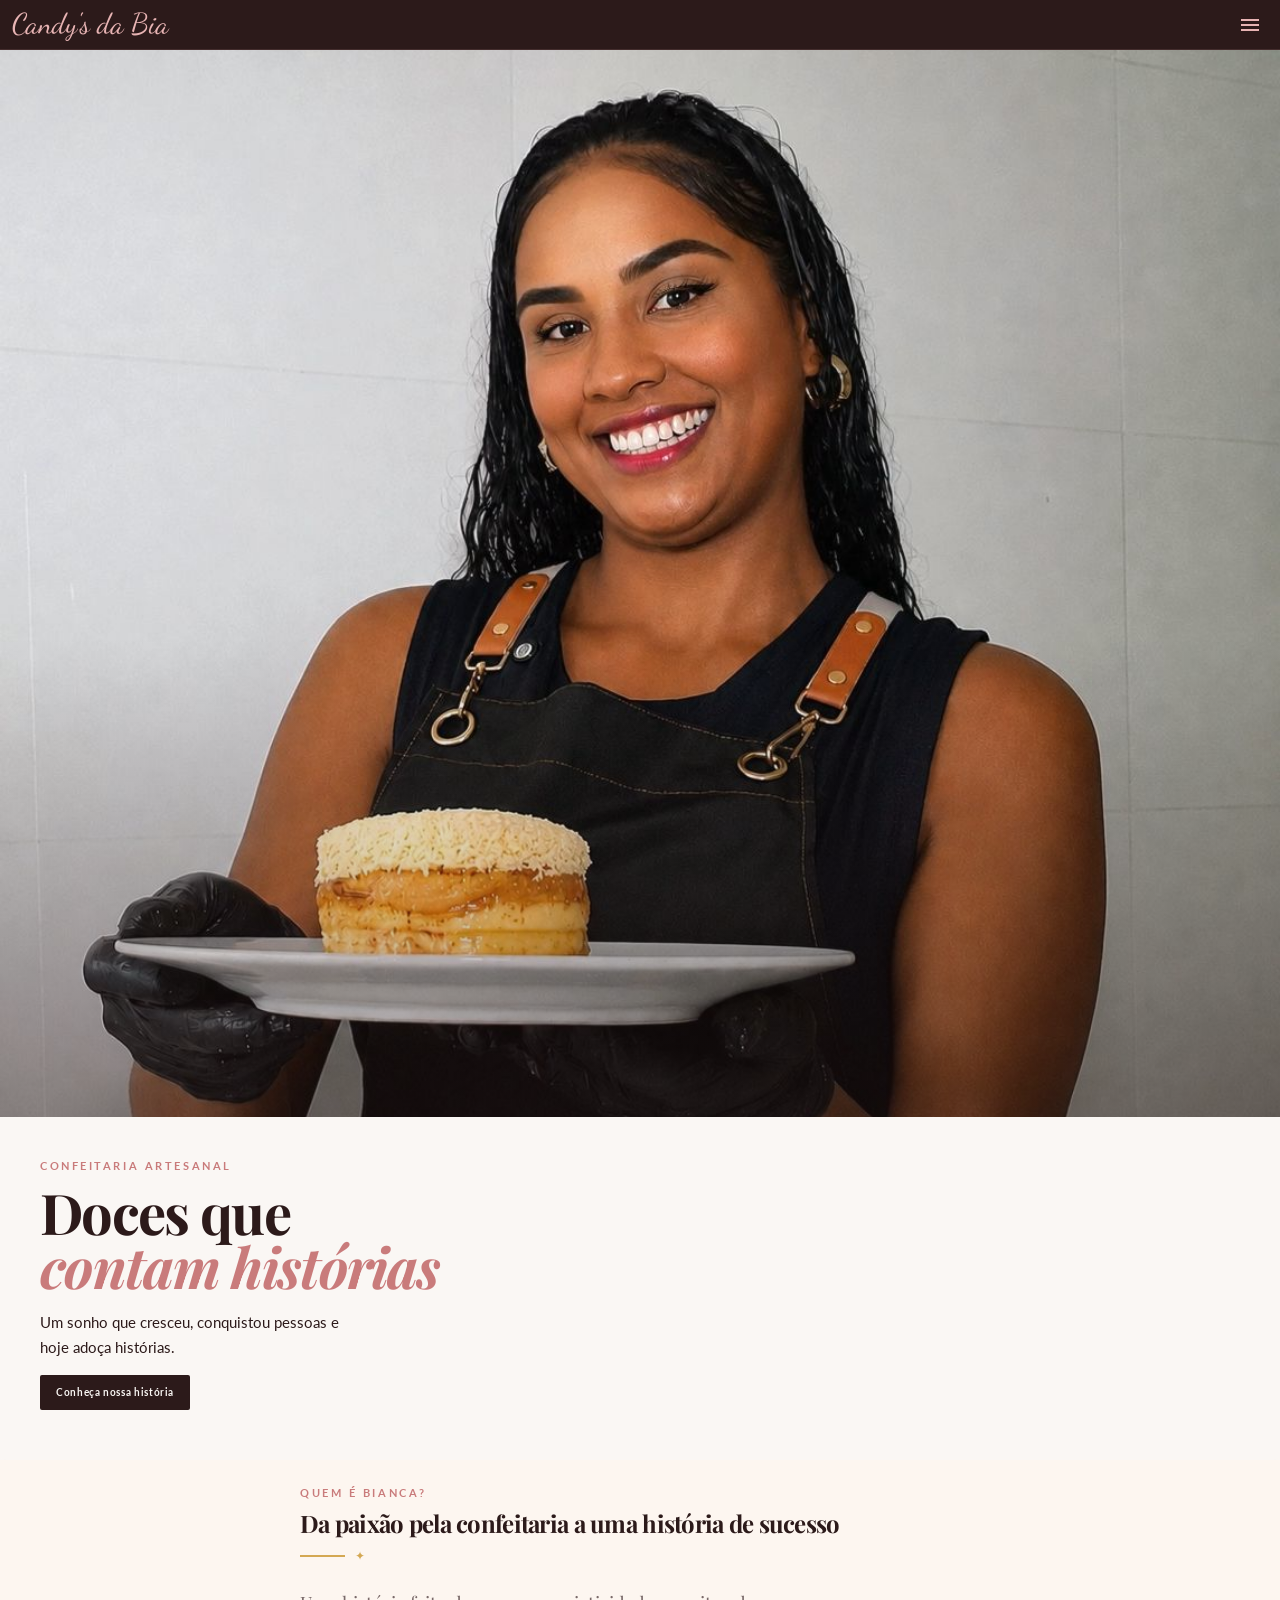
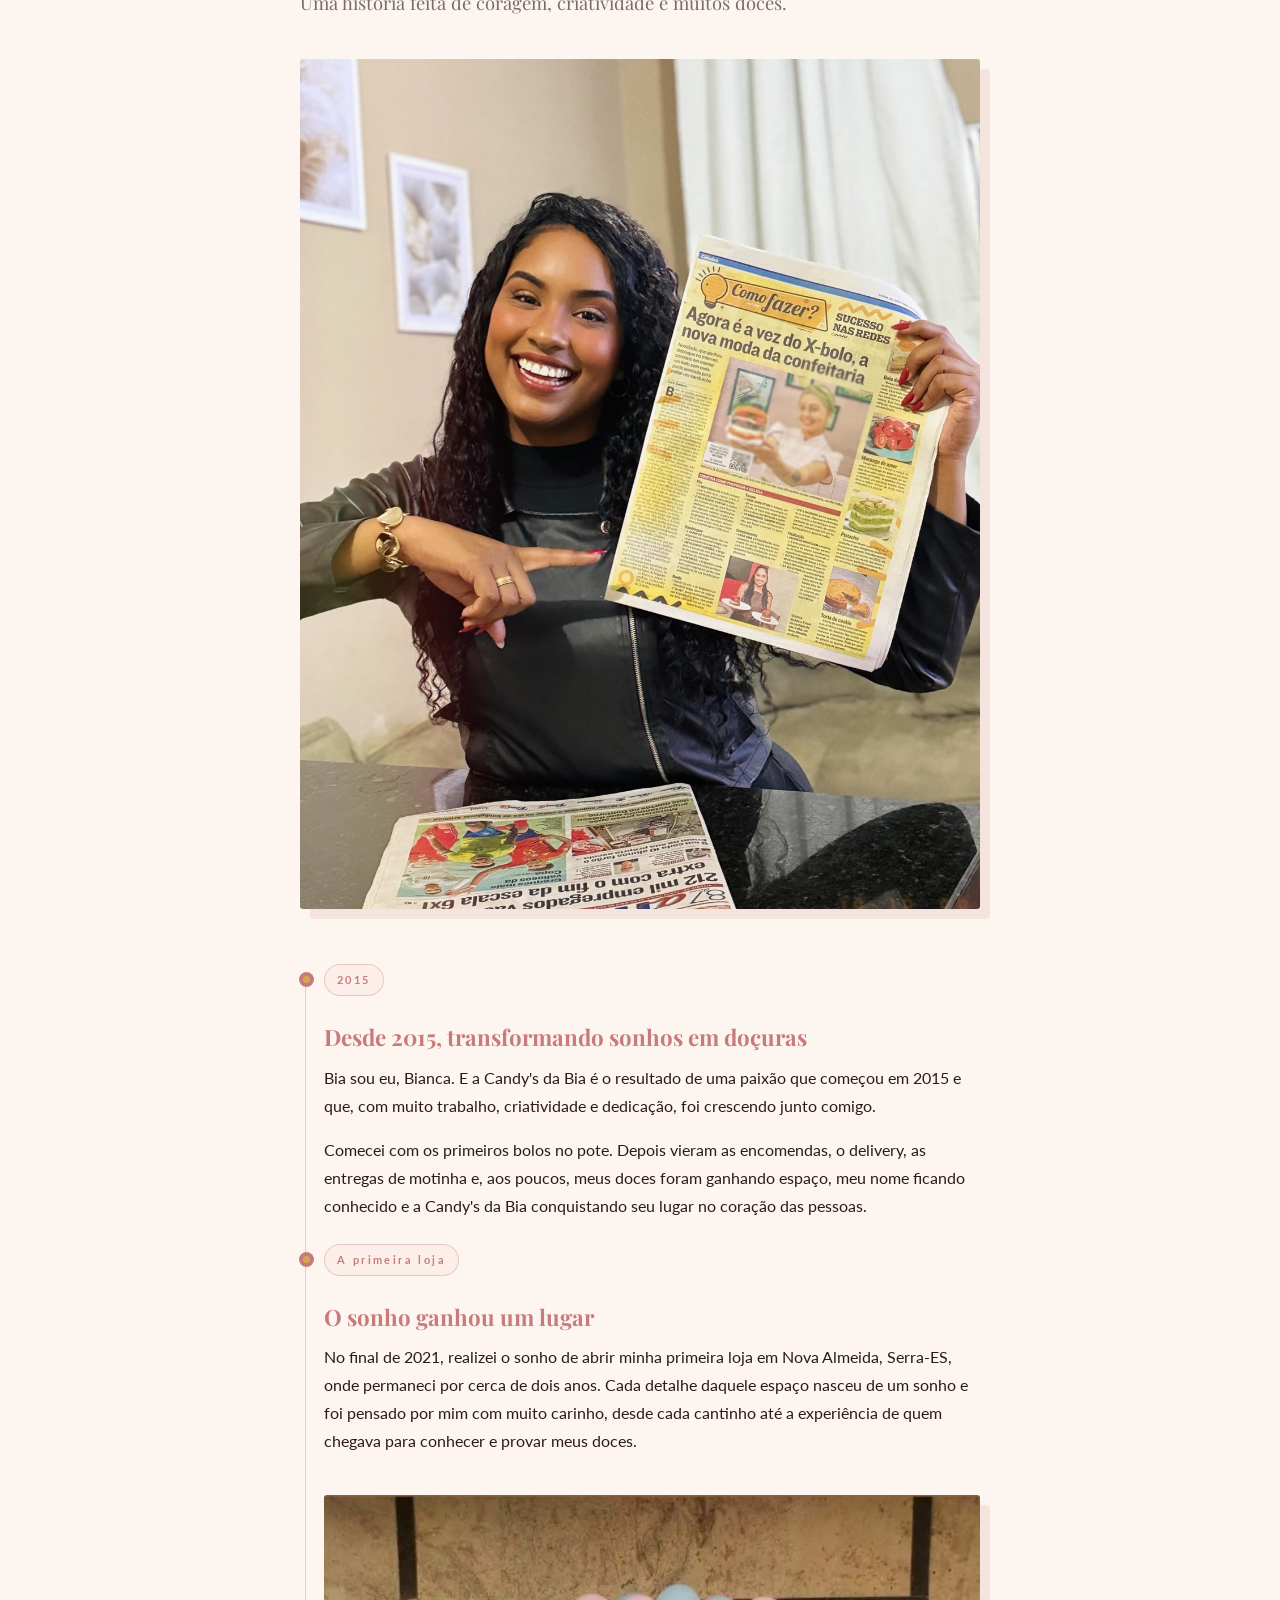
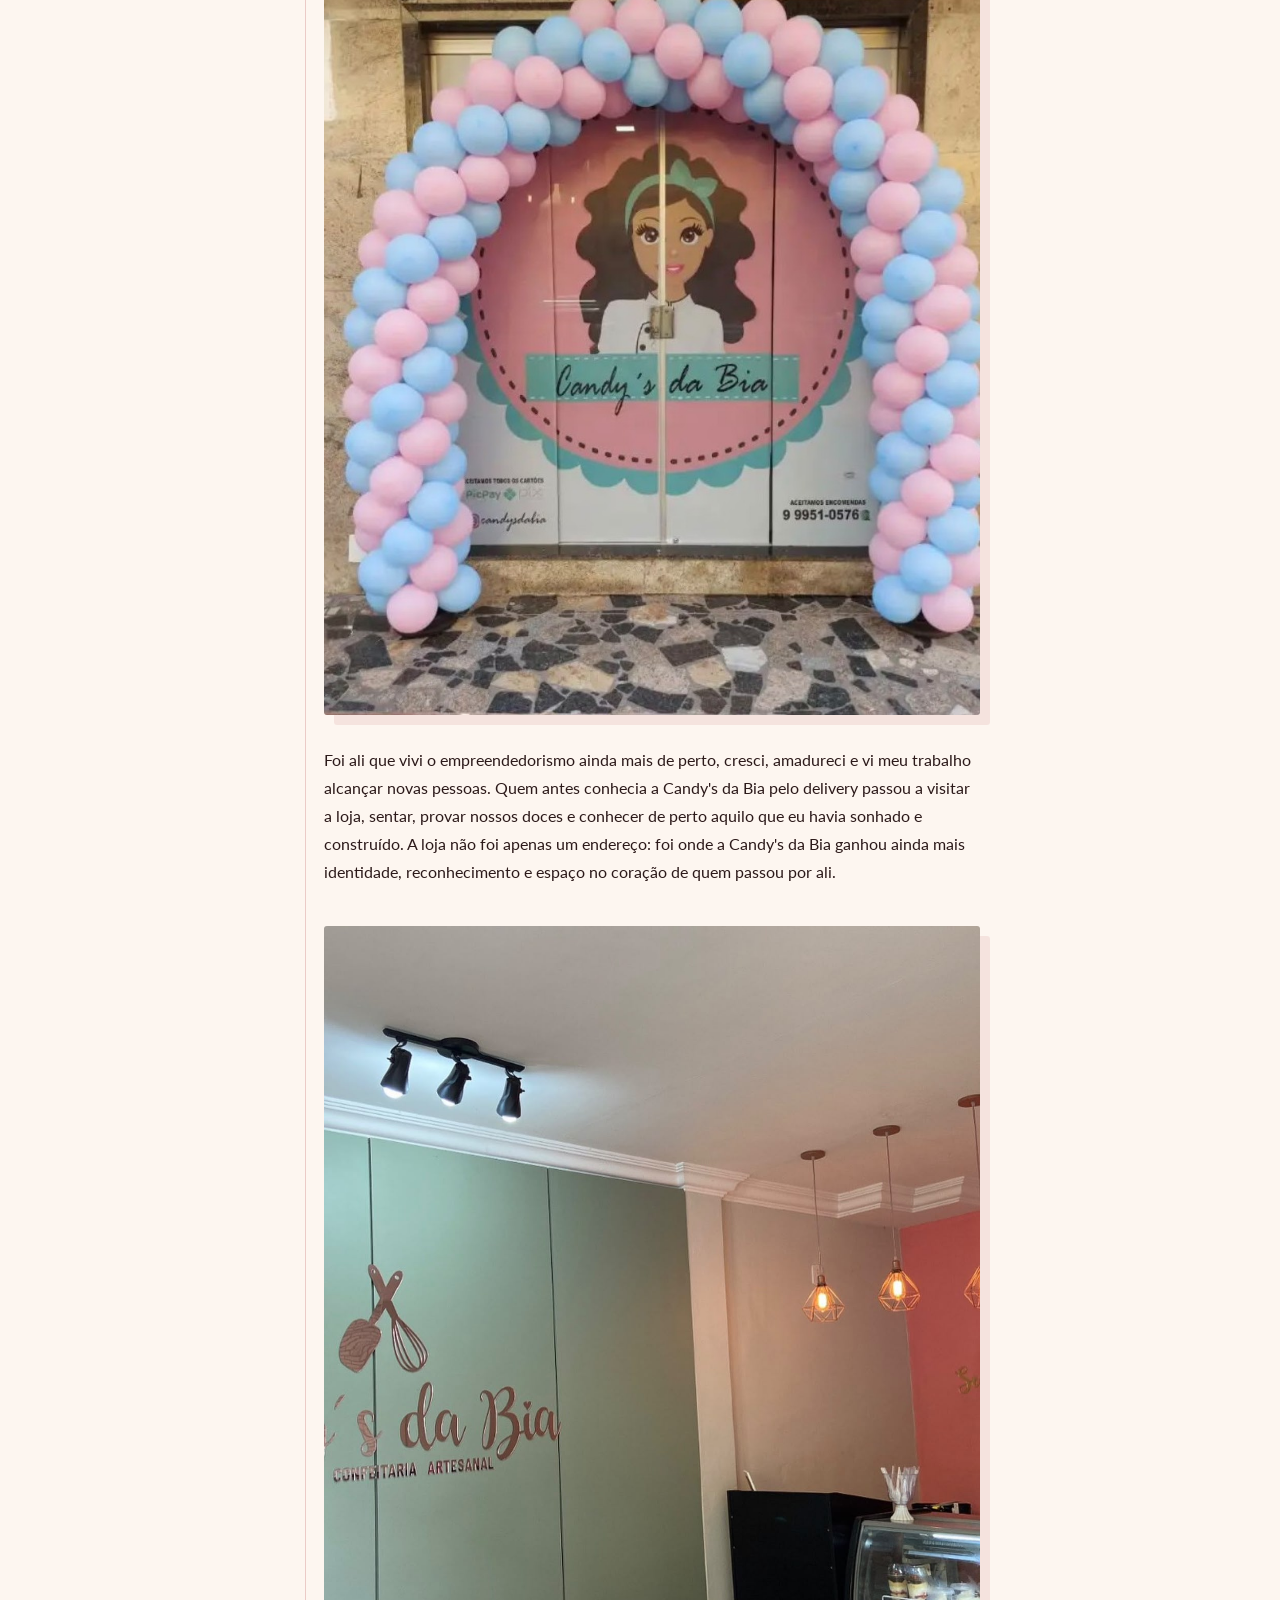
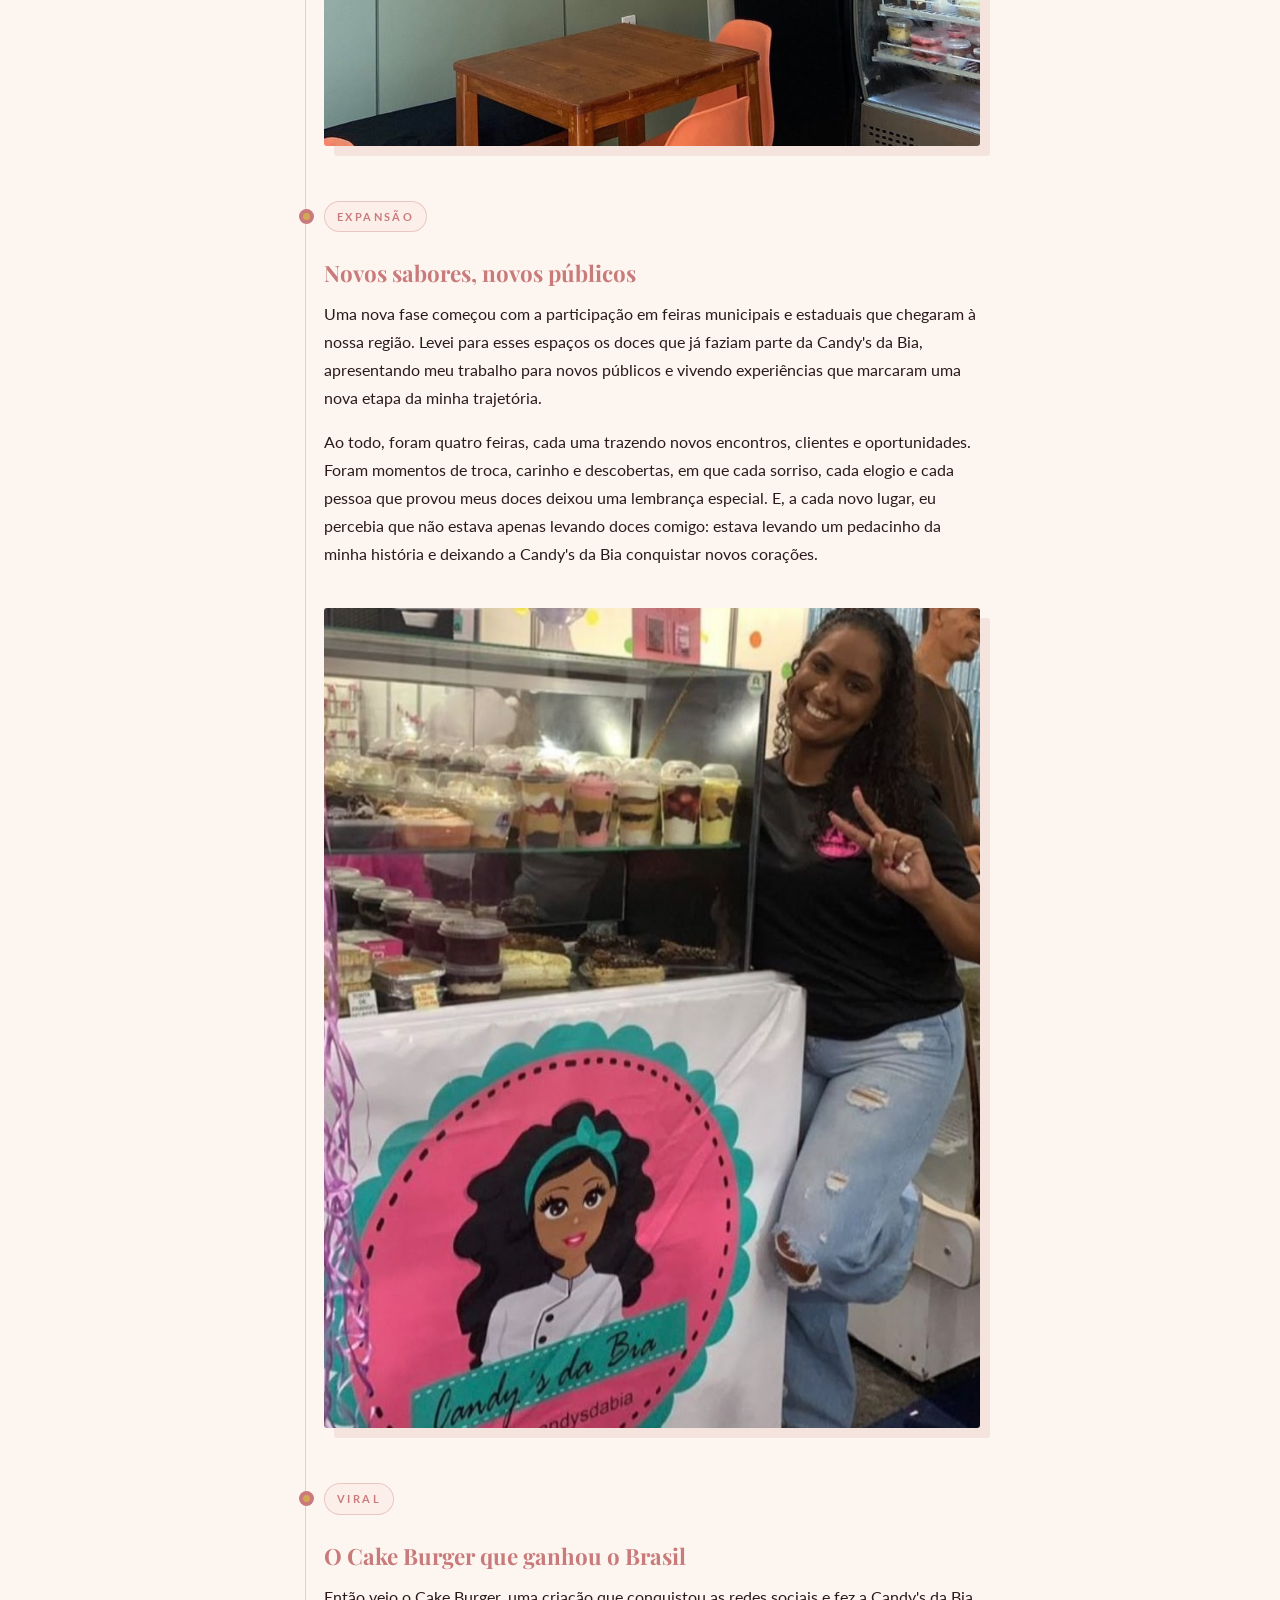
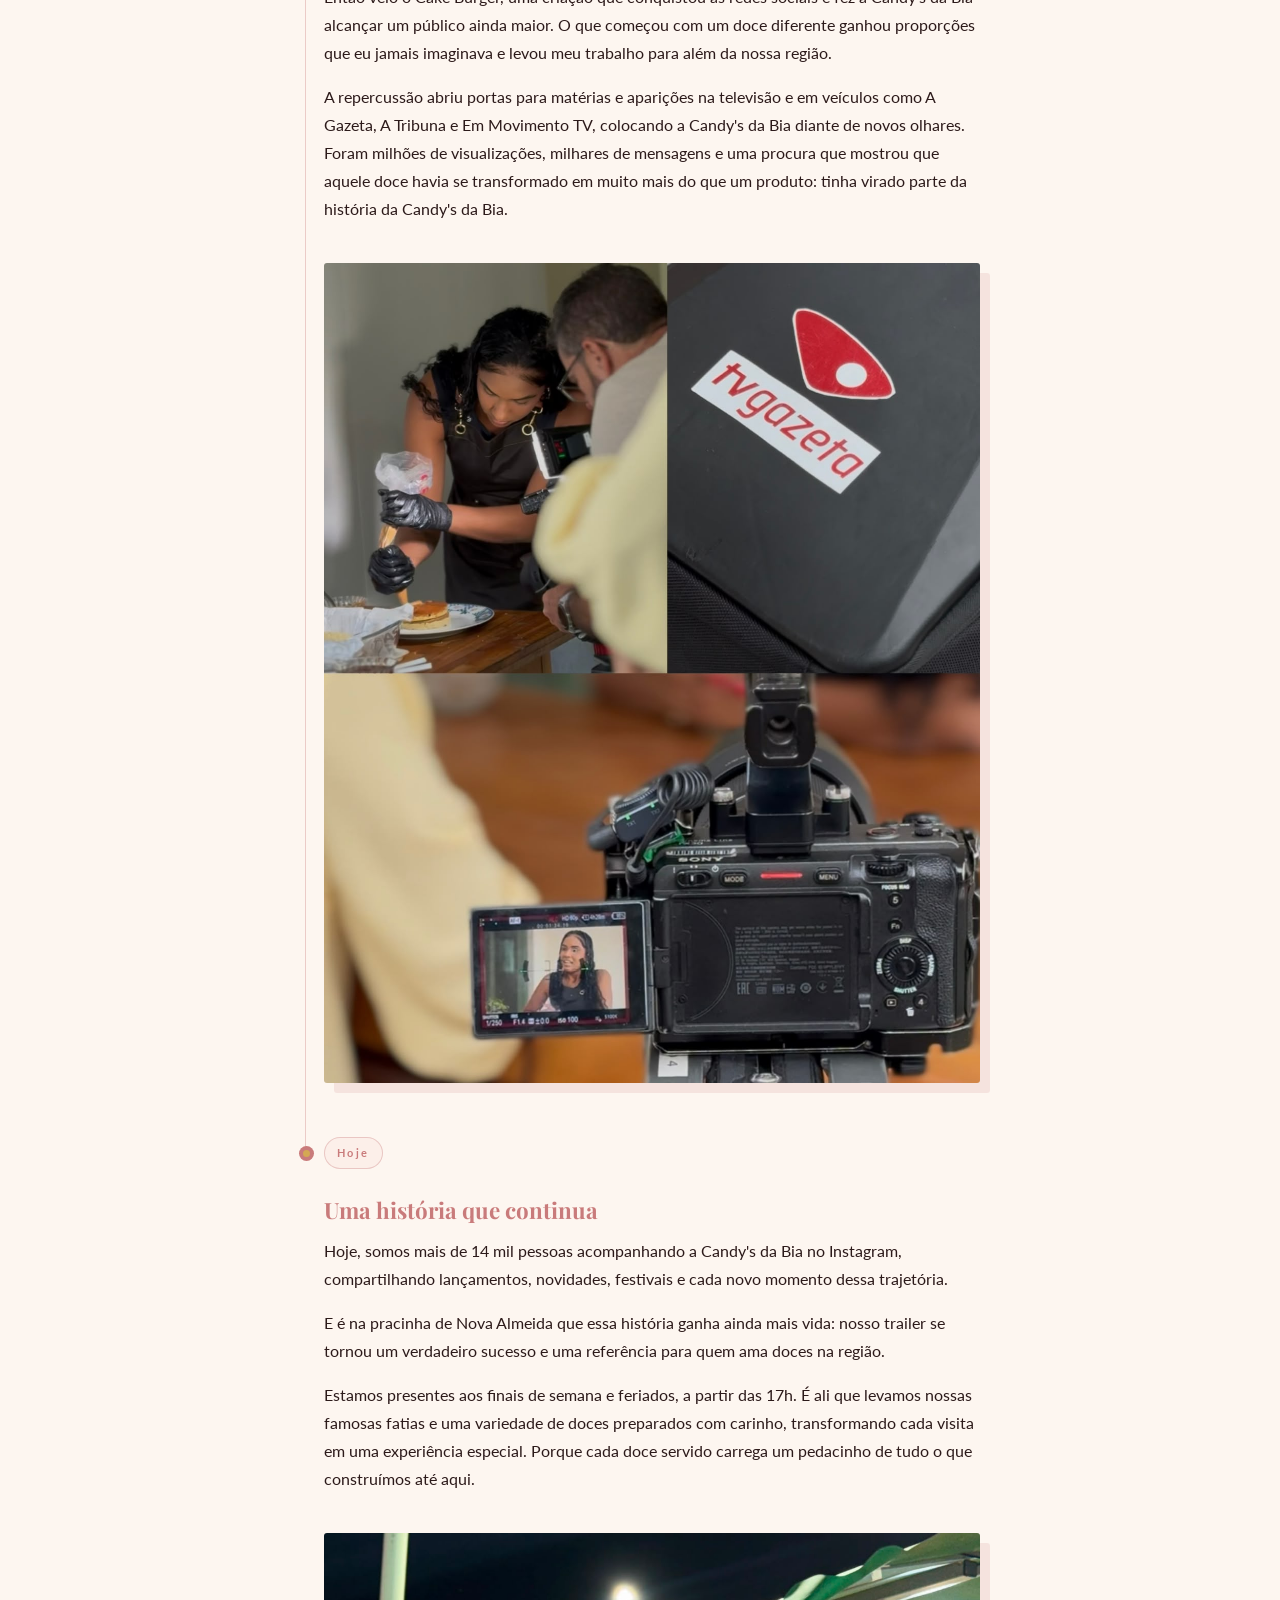
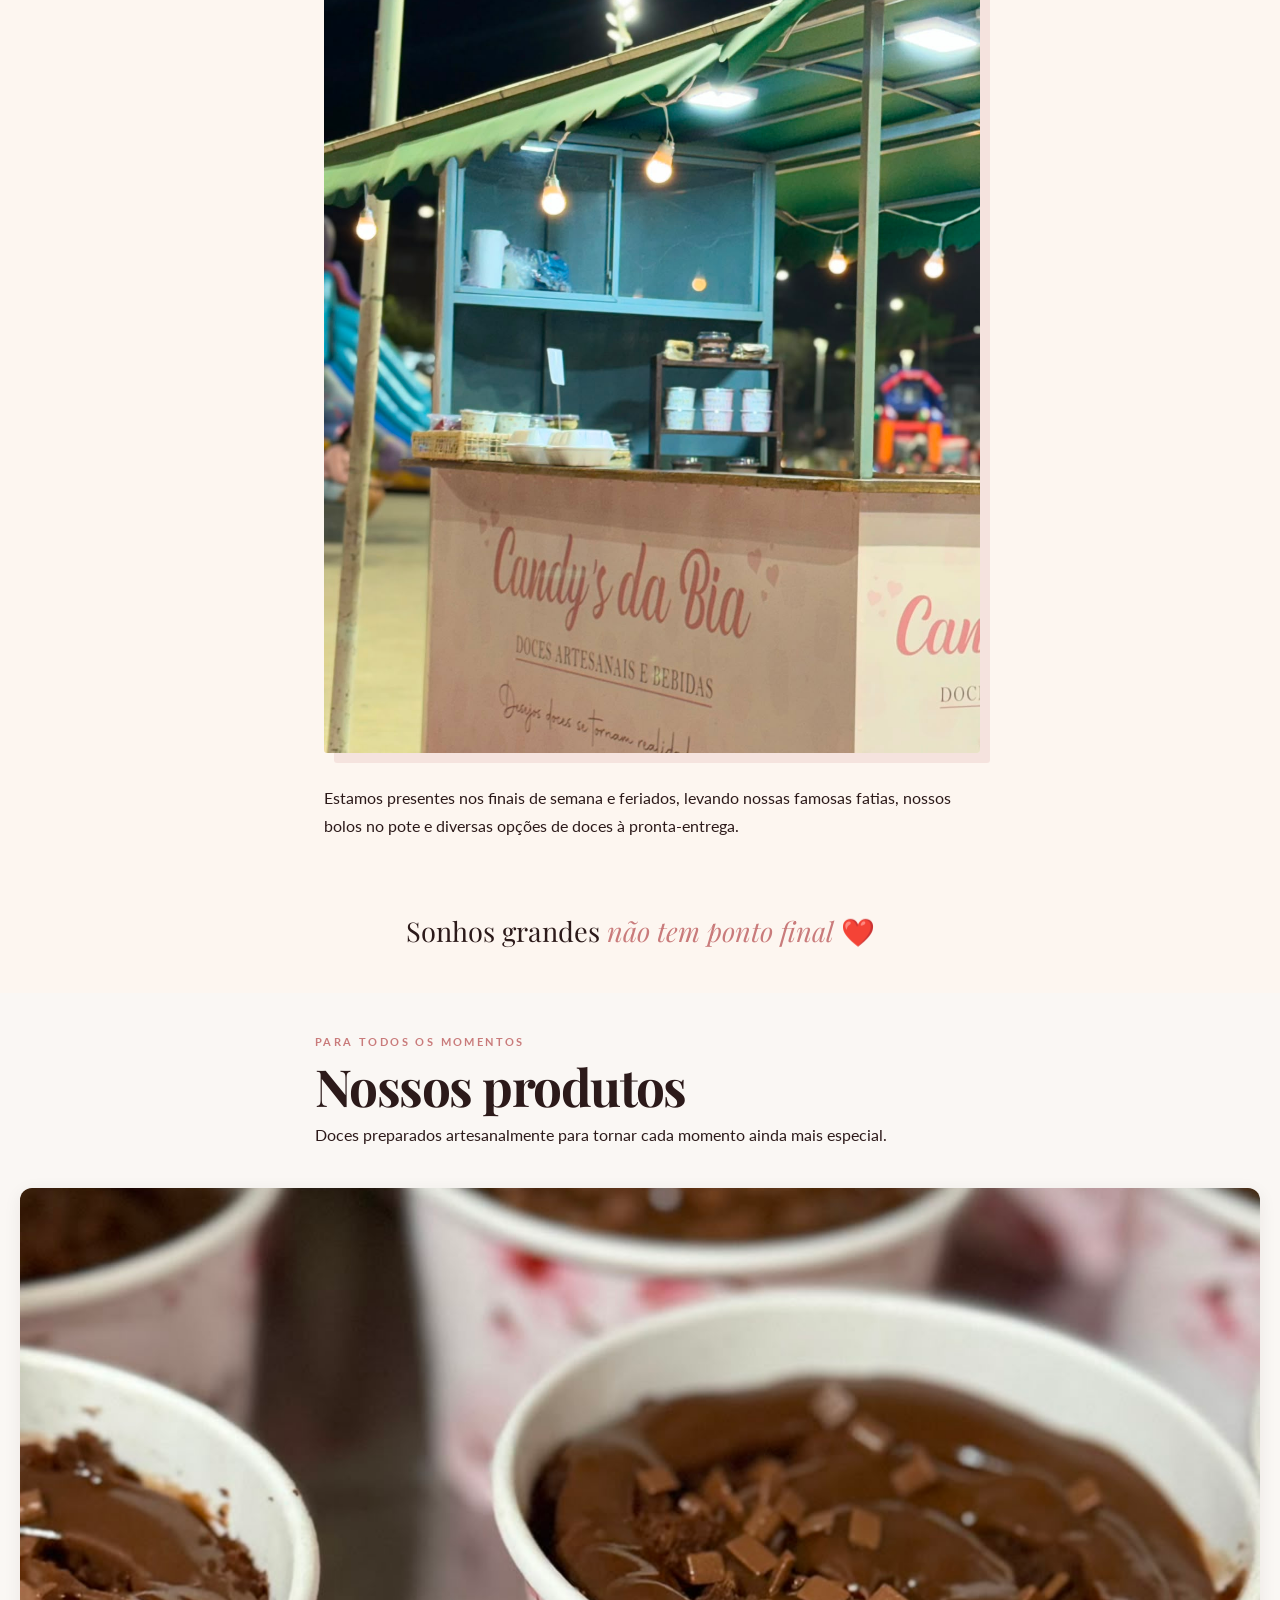
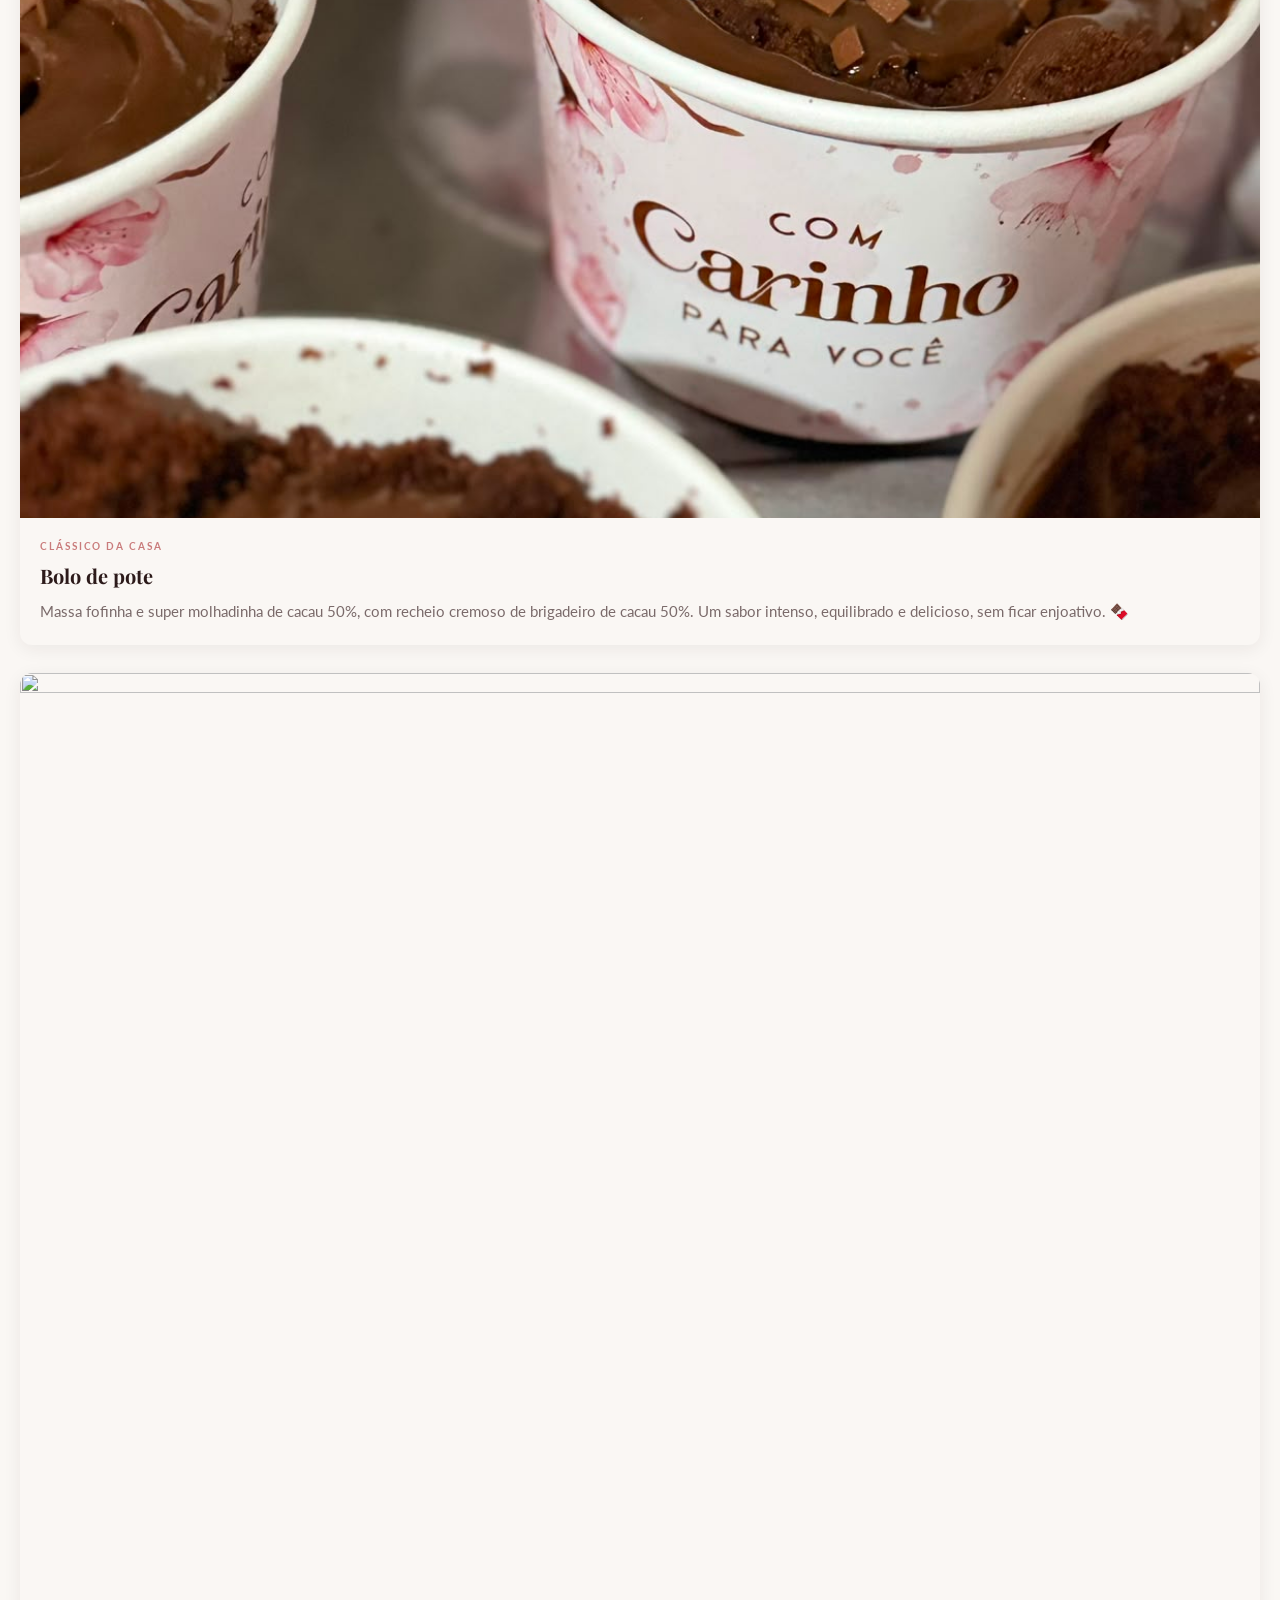
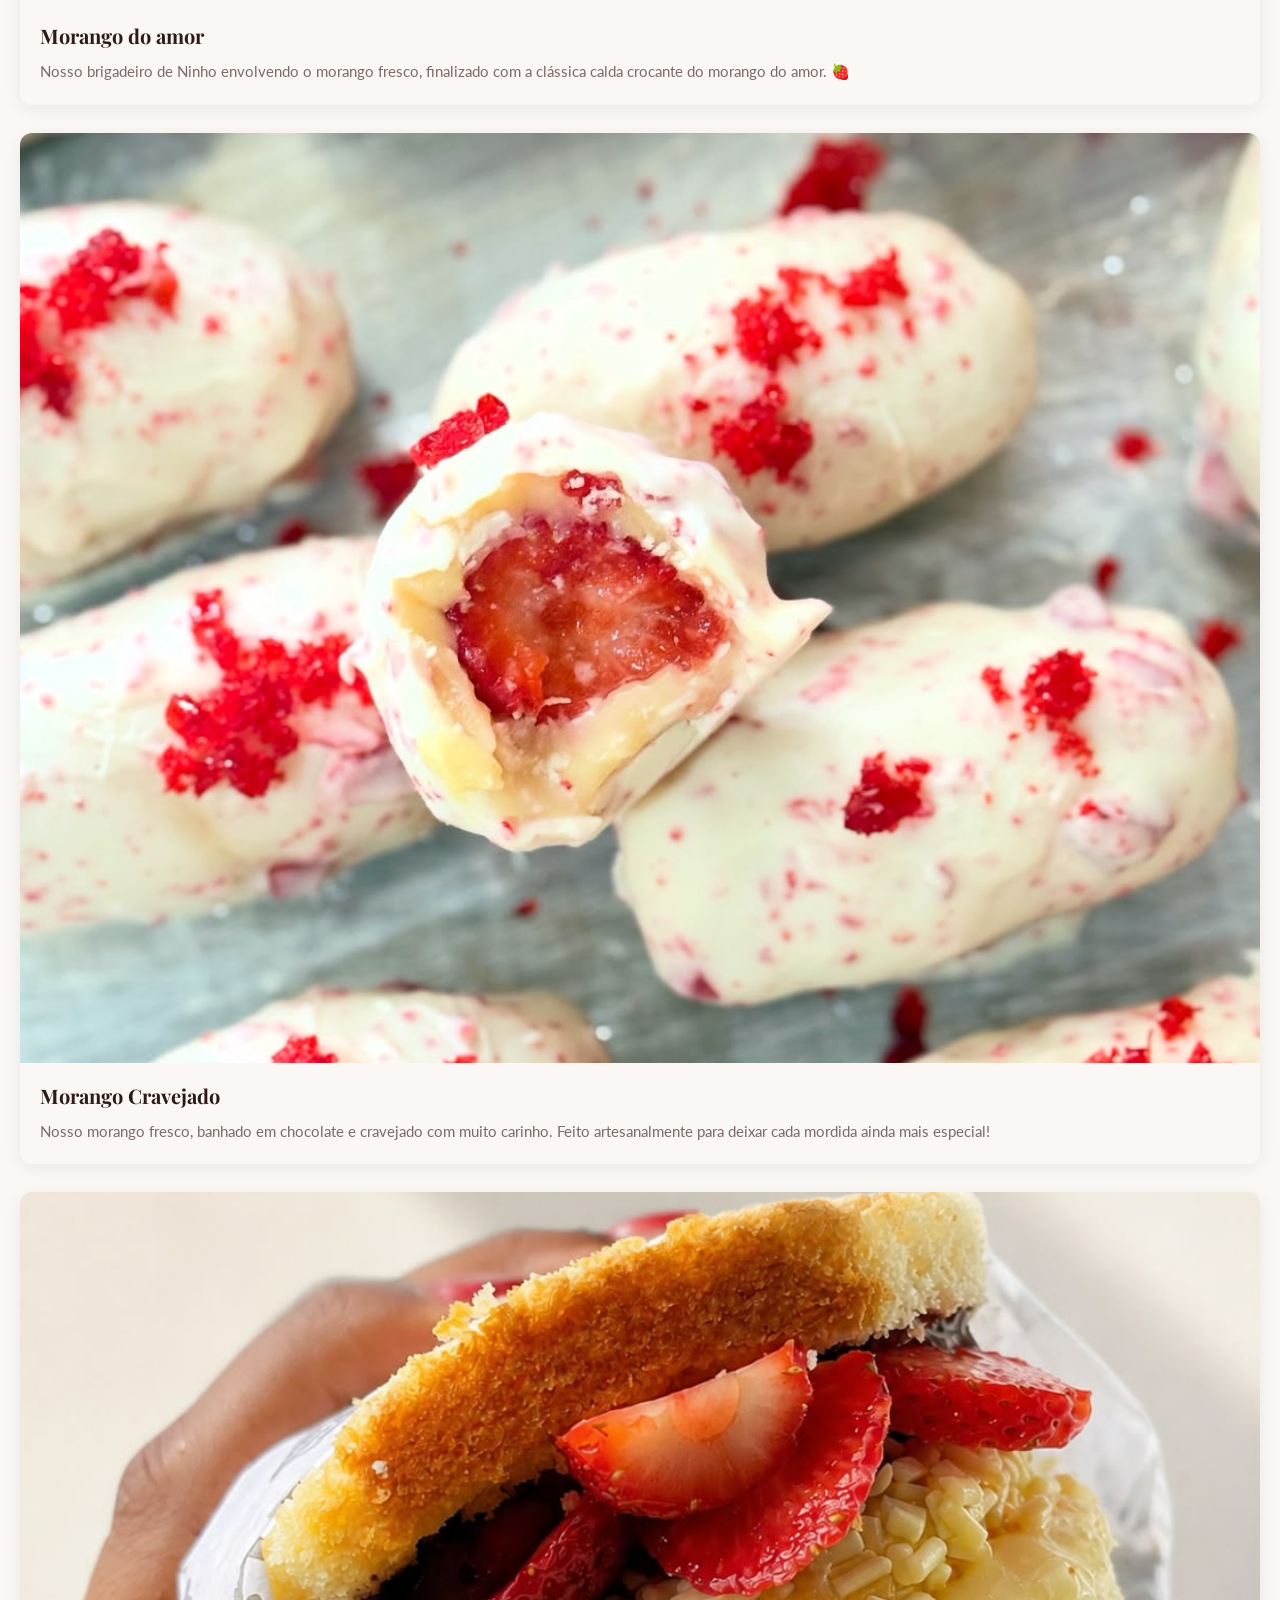
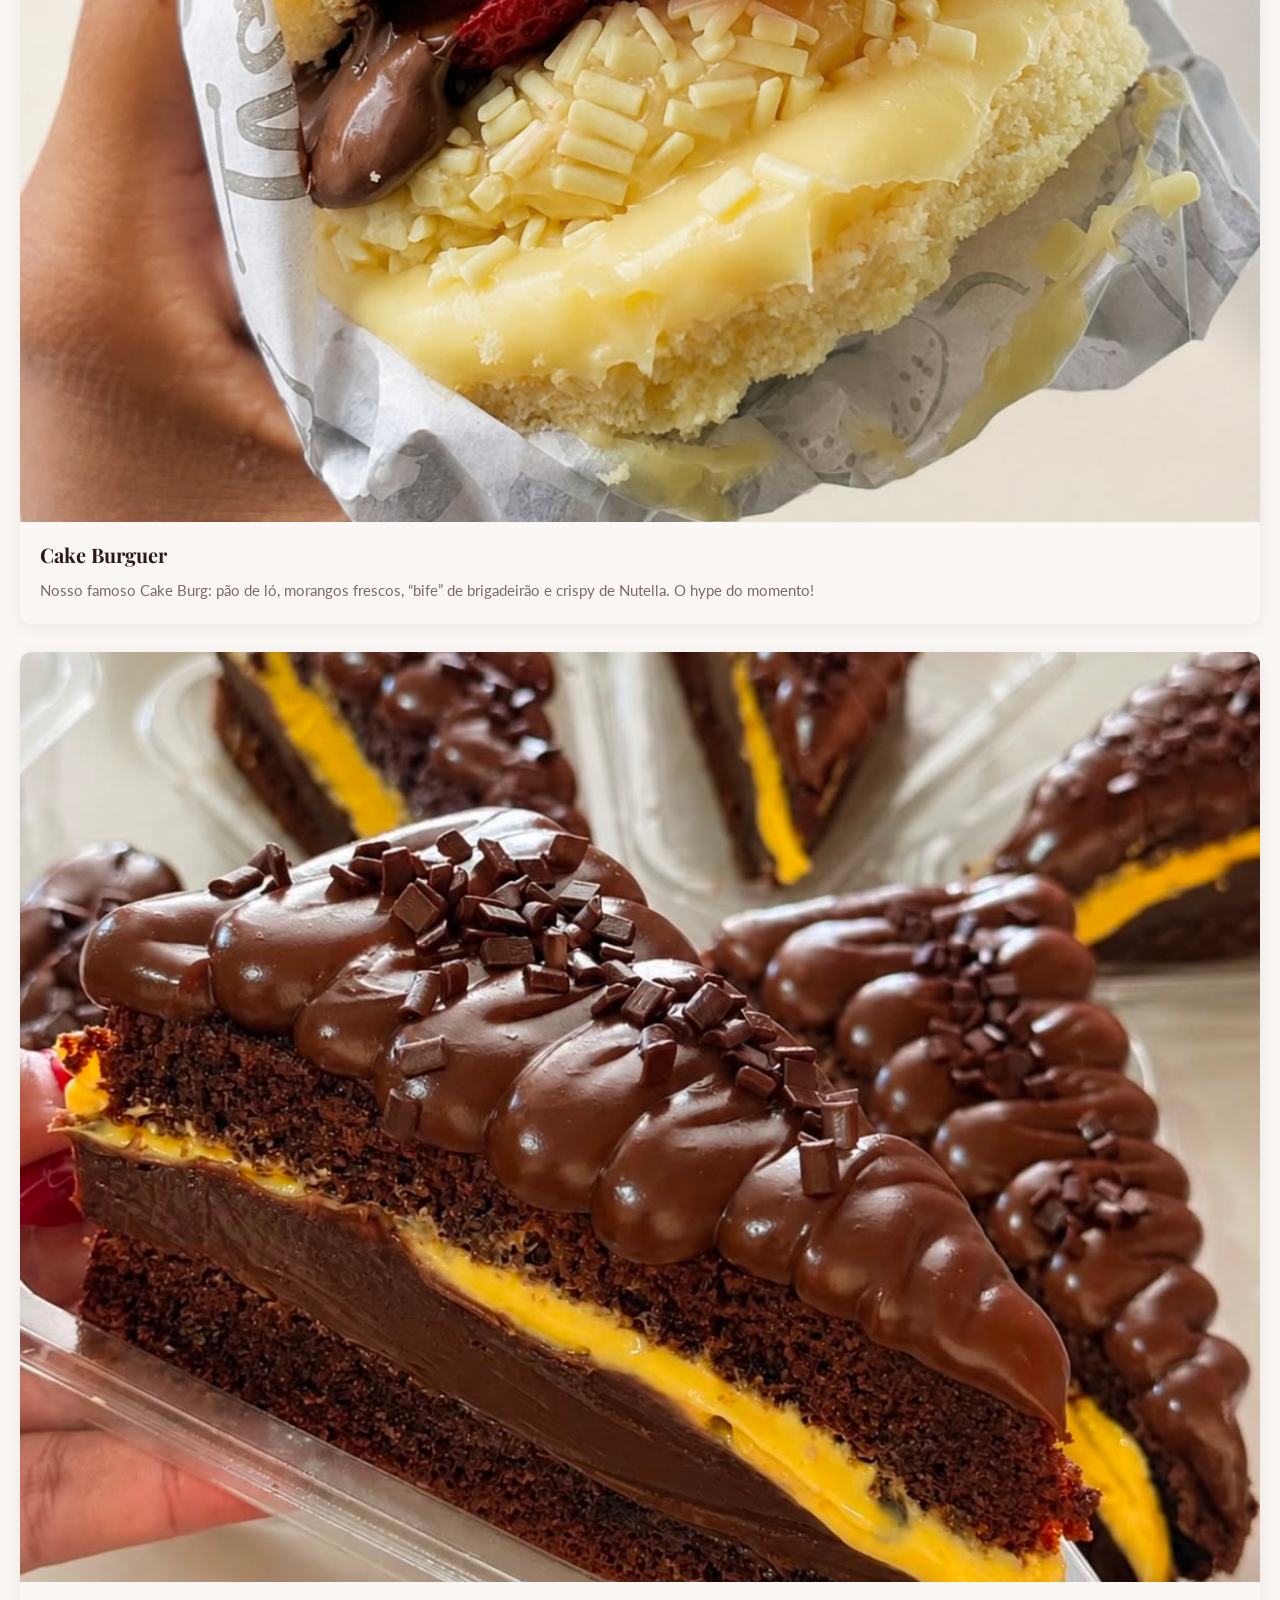
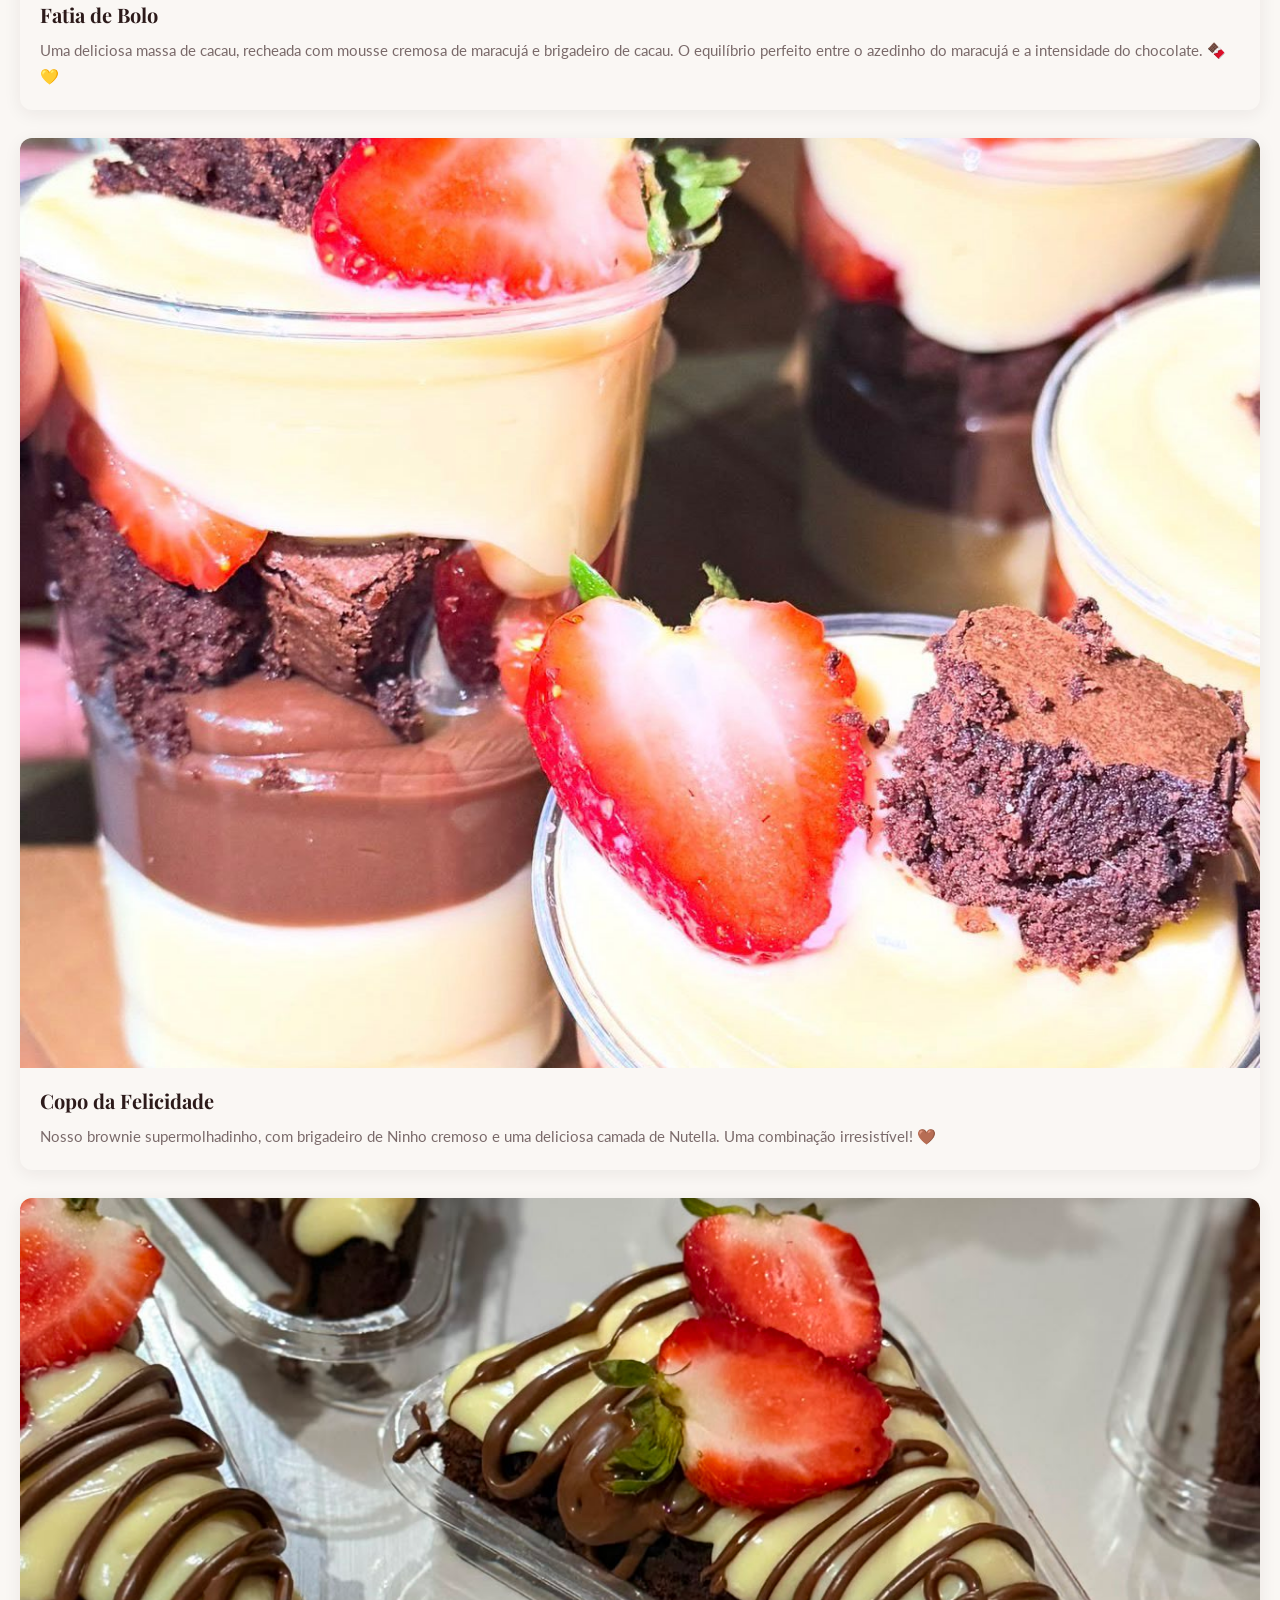
==== commit edfda4c6: "Atualizações" ====
--- a/index.html
+++ b/index.html
@@ -40,11 +40,11 @@
         </button>
 
             <nav id="itens" class="nav" aria-label="Navegação principal">
-                <a href="#">INÍCIO</a>
-                <a href="#">SOBRE</a>
-                <a href="# ">PRODUTOS</a>
+                <a href="#hero">INÍCIO</a>
+                <a href="#sobre">SOBRE</a>
+                <a href="#produtos">PRODUTOS</a>
                 <a href="#especiais">ESPECIAIS</a>
-                <a href="#">CONTATOS</a>
+                <a href="#contatos">CONTATOS</a>
             </nav>
     </header>
 
@@ -179,7 +179,7 @@
                     </div>
                 </article>
         
-                        <h4>E quando olho para trás, percebo que cada passo teve um propósito.</h4>
+                        <!-- <h4>E quando olho para trás, percebo que cada passo teve um propósito.</h4>
                         
                         <div class="frases-historia">
                             <p>
@@ -197,14 +197,14 @@
                             <p>
                                 O que construímos até aqui é apenas o início de tudo aquilo que ainda está por vir.
                             </p>
-                        </div>
+                        </div> -->
                         <div class="fechamento-historia">
                             <!-- <p>
                                 Hoje, a Candy's da Bia é feita de doces, mas também de sonhos, criatividade, pessoas e histórias.
                             </p> -->
         
                             <strong>
-                                Porque sonhos grandes <em>não tem ponto final</em> ❤️
+                                Sonhos grandes <em>não tem ponto final</em> ❤️
                             </strong>
                         </div>
         
@@ -414,21 +414,12 @@
 
 
 <script>
-
-   
-        const menuButton = document.getElementById('menu');
-        const menuItens = document.getElementById('itens');
-
-        menuButton.addEventListener('click', () => {
-            const aberto = menuItens.classList.toggle('ativo');
-        })
-        
-        menuButton.setAttribute('aria-expanded', aberto)
-
-        
-        
-            
-   
+    const menuButton = document.getElementById('menu');
+    const menuItens = document.getElementById('itens');
+
+    menuButton.addEventListener('click', () => {
+        const aberto = menuItens.classList.toggle('ativo');
+        menuButton.setAttribute('aria-expanded', aberto);
+    });       
 </script>
-
 </html>
--- a/MobileFirst.css
+++ b/MobileFirst.css
@@ -207,10 +207,16 @@
     background: linear-gradient(to bottom, transparent 55%, rgba(44, 26, 26, 0.35));
 }
 
-
 .hero-content{
     width: 100%;
-    padding: clamp(22px, 6vw, 40px) clamp(14px, 5vw, 40px) clamp(28px, 7vw, 50px);
+    padding: 
+    clamp(22px, 6vw, 40px) 
+    clamp(14px, 5vw, 40px) 
+    clamp(28px, 7vw, 50px);
+}
+
+#hero .titulo{
+    font-size: clamp(1.7rem, 8vw, 3.5rem);
 }
 
 .hero-content p {
@@ -219,13 +225,6 @@
     line-height: 1.6;
     font-size: clamp(0.72rem, 2.5vw, 0.95rem);
 }
-
-
-
-#hero .titulo{
-    font-size: clamp(1.7rem, 8vw, 3.5rem);
-}
-
 
 
 .botao-hero {
@@ -440,7 +439,7 @@
 .titulo-secao {
     max-width: 650px;
     margin: 0 auto 40px;
-    text-align: center;
+
 }
 
 .titulo-secao > p:first-child {
@@ -465,29 +464,28 @@
     gap: 28px;
 }
 
-.card-produto {
+.card-produto, .card-especial {
     background-color: var(--off-white);
-    border-radius: 6px;
+    border-radius: 12px;
     overflow: hidden;
-    box-shadow: 0 10px 30px rgba(44, 26, 26, 0.07);
-    transition: transform 0.3s ease, box-shadow 0.3s ease;
-    
-}
-
-.card-produto:hover {
+    box-shadow: 0 4px 18px rgba(44, 26, 26, 0.07);
+    transition: transform 0.25s ease, box-shadow 0.25s ease;
+    
+}
+
+.card-produto:hover, .card-especial:hover {
     transform: translateY(-5px);
     box-shadow: 0 12px 30px rgba(44, 26, 26, 0.12);
 }
 
-.card-produto img {
-    display: block;
-    width: 100%;
-    height: 300px;
+.card-produto img, .imagem-especial img {
+    display: block;
+    width: 100%;
+    aspect-ratio: 4/3;
     object-fit: cover;
 }
 
-.info-produto {
-    position: relative;
+.info-produto, .info-especial {
     padding: 20px;
 }
 
@@ -504,17 +502,18 @@
     background-color: var(--dourado);
 }
 
-.info-produto h3 {
-    font-family: 'Playfair Display', serif;
-    color: var(--chocolate);
-    font-size: 1.3rem;
-    margin-bottom: 8px;
-}
-
-.info-produto p {
+.info-produto h3, .info-especial h3 {
+    font-family: 'Playfair Display', serif;
+    color: var(--chocolate);
+    font-size: 1.25rem;
+    line-height: 1.3;
+    margin: 0 0 10px;
+}
+
+.info-produto p, .info-especial p {
+    color: var(--cinza);
     font-size: 0.95rem;
-    margin-bottom: 15px;
-    line-height: 1.55;
+    line-height: 1.7;
 }
 
 .info-produto span {
@@ -524,14 +523,14 @@
 
 .produtos-especiais {
     background-color: var(--creme);
-    padding: 70px 20px;
+    padding: 40px 20px;
     overflow: hidden;
 }
 
 .especiais-intro {
     max-width: 650px;
     margin: 0 auto 45px;
-    text-align: center;
+
 }
 
 .especiais-intro .titulo {
@@ -555,12 +554,7 @@
     margin: 0 auto;
 }
 
-.card-especial {
-    background-color: var(--off-white);
-    border-radius: 18px;
-    overflow: hidden;
-    box-shadow: 0 8px 30px rgba(44, 26, 26, 0.08);
-}
+
 
 .imagem-especial {
     position: relative;
@@ -569,14 +563,14 @@
 }
 
 .imagem-especial img {
-    width: 100%;
+  
     height: 100%;
-    object-fit: cover;
+
     display: block;
     transition: transform 0.5s ease;
 }
 
-.card-especial:hover .imagem-especial img {
+.card-especial:hover .imagem-especial:hover {
     transform: scale(1.04);
 }
 
@@ -597,16 +591,11 @@
     letter-spacing: 1.5px;
 }
 
-.info-especial {
-    padding: 28px 24px 30px;
-}
 
 
 .categoria-especial {
     display: block;
-
     color: var(--dourado);
-
     font-family: 'Lato', sans-serif;
     font-size: 0.7rem;
     font-weight: 700;
@@ -615,23 +604,8 @@
     margin-bottom: 8px;
 }
 
-.info-especial h3 {
-    color: var(--chocolate);
-
-    font-family: 'Playfair Display', serif;
-    font-size: 1.7rem;
-
-    margin: 0 0 12px;
-}
-
-.info-especial p {
-    color: #5c4646;
-
-    font-family: 'Lato', sans-serif;
-    line-height: 1.7;
-
-    margin-bottom: 18px;
-}
+
+
 
 .disponibilidade {
     display: inline-block;
@@ -646,7 +620,7 @@
 
 
 .convite {
-    padding: 90px 24px;
+    padding: 40px 24px;
     text-align: center;
     background-color: var(--off-white);
     position: relative;
